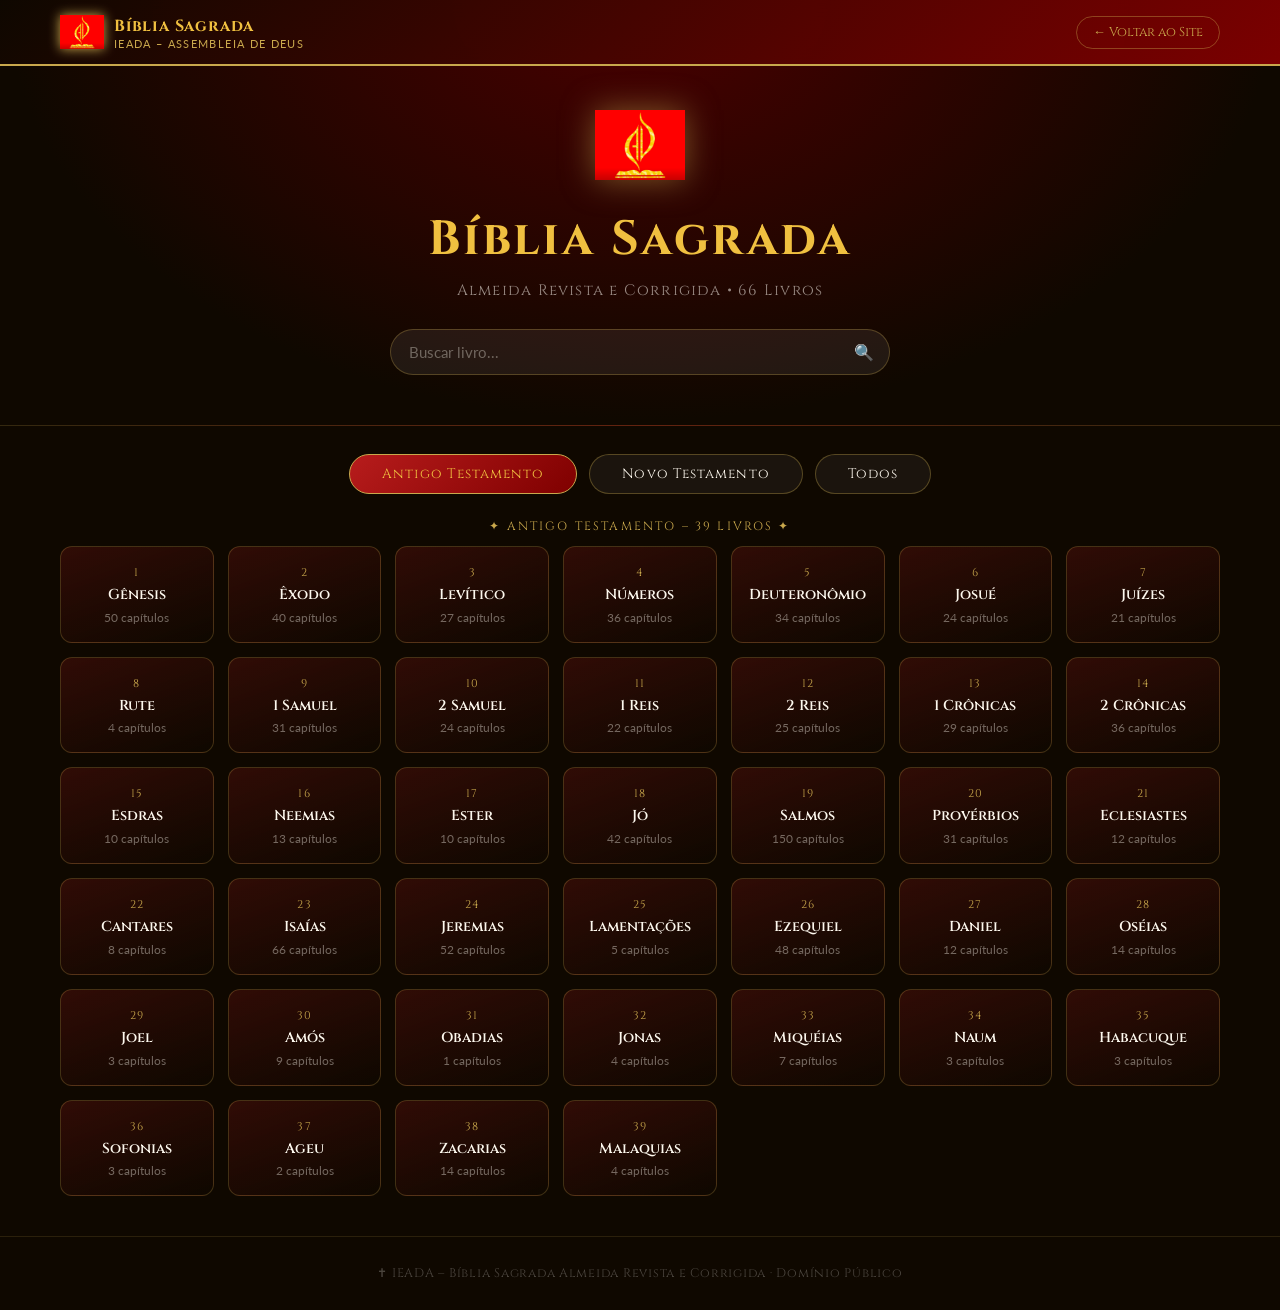
==== biblia.html @ a26c6e72 "Add files via upload" ====
<!DOCTYPE html>
<html lang="pt-BR">
<head>
<meta charset="UTF-8"/>
<meta name="viewport" content="width=device-width, initial-scale=1.0"/>
<title>Bíblia Sagrada – IEADA</title>
<link href="https://fonts.googleapis.com/css2?family=Cinzel:wght@400;600;700&family=Lato:ital,wght@0,300;0,400;0,700;1,400&display=swap" rel="stylesheet"/>
<style>
*,*::before,*::after{box-sizing:border-box;margin:0;padding:0}
:root{
  --red:#b71c1c;--red-d:#7f0000;--gold:#c9a84c;--gold-lt:#f0c040;
  --yellow:#ffd600;--dark:#0f0800;--dark2:#1a1000;--cream:#fdf8ee;
  --green:#1d9e75;
}
html{scroll-behavior:smooth}
body{background:var(--dark);color:var(--cream);font-family:'Lato',sans-serif;min-height:100vh}
::-webkit-scrollbar{width:7px}
::-webkit-scrollbar-track{background:var(--dark2)}
::-webkit-scrollbar-thumb{background:var(--gold);border-radius:4px}

/* ── HEADER ── */
#site-header{
  position:fixed;top:0;left:0;width:100%;z-index:200;
  background:linear-gradient(135deg,rgba(15,8,0,.97),rgba(127,0,0,.97));
  border-bottom:2px solid var(--gold);
  backdrop-filter:blur(8px);
}
.hdr-inner{
  max-width:1200px;margin:0 auto;
  display:flex;align-items:center;justify-content:space-between;
  padding:10px 20px;
}
.hdr-logo{display:flex;align-items:center;gap:10px;text-decoration:none}
.hdr-logo img{height:44px;width:44px;object-fit:contain;filter:drop-shadow(0 0 6px var(--gold))}
.hdr-logo-text{display:flex;flex-direction:column}
.hdr-logo-title{font-family:'Cinzel',serif;font-size:1rem;color:var(--gold-lt);font-weight:700;letter-spacing:.05em}
.hdr-logo-sub{font-size:.7rem;color:var(--gold);letter-spacing:.12em;text-transform:uppercase}
.hdr-back{
  font-family:'Cinzel',serif;font-size:.8rem;color:var(--gold);
  text-decoration:none;border:1px solid rgba(201,168,76,.4);
  padding:7px 16px;border-radius:20px;transition:background .2s;
}
.hdr-back:hover{background:rgba(201,168,76,.12)}

/* ── HERO ── */
.bible-hero{
  padding:100px 20px 50px;
  text-align:center;
  background:radial-gradient(ellipse at 50% 0%,#4a0000,var(--dark) 70%);
  border-bottom:1px solid rgba(201,168,76,.2);
}
.bible-hero img{width:90px;height:90px;object-fit:contain;margin-bottom:14px;filter:drop-shadow(0 0 16px rgba(201,168,76,.5))}
.bible-hero h1{font-family:'Cinzel',serif;font-size:clamp(1.8rem,5vw,3rem);color:var(--gold-lt);letter-spacing:.06em;margin-bottom:8px}
.bible-hero p{font-size:.95rem;color:rgba(253,248,238,.55);letter-spacing:.08em;font-family:'Cinzel',serif}

/* ── SEARCH BAR ── */
.search-wrap{max-width:500px;margin:28px auto 0;position:relative}
.search-wrap input{
  width:100%;padding:13px 46px 13px 18px;
  background:rgba(255,255,255,.07);border:1px solid rgba(201,168,76,.3);
  border-radius:30px;color:var(--cream);font-size:.95rem;outline:none;
  font-family:'Lato',sans-serif;transition:border-color .25s;
}
.search-wrap input:focus{border-color:var(--gold)}
.search-wrap input::placeholder{color:rgba(253,248,238,.35)}
.search-wrap .s-icon{position:absolute;right:16px;top:50%;transform:translateY(-50%);color:var(--gold);font-size:1rem}

/* ── TESTAMENTO TABS ── */
.testament-tabs{
  display:flex;justify-content:center;gap:12px;
  padding:28px 20px 0;max-width:1200px;margin:0 auto;
}
.tab-btn{
  padding:10px 32px;border-radius:30px;
  font-family:'Cinzel',serif;font-size:.85rem;letter-spacing:.08em;
  cursor:pointer;transition:all .25s;border:1px solid rgba(201,168,76,.35);
  background:rgba(255,255,255,.05);color:var(--cream);
}
.tab-btn.active{background:linear-gradient(135deg,var(--red),var(--red-d));border-color:var(--gold);color:var(--gold-lt)}

/* ── BOOKS GRID ── */
.section-label{
  text-align:center;font-family:'Cinzel',serif;font-size:.75rem;
  letter-spacing:.18em;text-transform:uppercase;color:var(--gold);
  padding:24px 20px 12px;
}
.books-grid{
  display:grid;
  grid-template-columns:repeat(auto-fill,minmax(150px,1fr));
  gap:14px;padding:0 20px 40px;max-width:1200px;margin:0 auto;
}
.book-card{
  background:linear-gradient(160deg,rgba(183,28,28,.2),rgba(15,8,0,.85));
  border:1px solid rgba(201,168,76,.25);border-radius:12px;
  padding:18px 14px;text-align:center;cursor:pointer;
  transition:all .3s;position:relative;overflow:hidden;
}
.book-card::before{
  content:'';position:absolute;top:0;left:0;right:0;height:2px;
  background:linear-gradient(to right,transparent,var(--gold),transparent);
  opacity:0;transition:opacity .3s;
}
.book-card:hover{transform:translateY(-4px);border-color:var(--gold);box-shadow:0 8px 30px rgba(183,28,28,.3)}
.book-card:hover::before{opacity:1}
.book-card .b-num{font-size:.7rem;color:var(--gold);letter-spacing:.1em;margin-bottom:6px;font-family:'Cinzel',serif}
.book-card .b-name{font-family:'Cinzel',serif;font-size:.9rem;color:var(--cream);font-weight:600;line-height:1.3}
.book-card .b-chaps{font-size:.72rem;color:rgba(253,248,238,.4);margin-top:6px}
.book-card.hidden{display:none}

/* ── CHAPTER VIEW ── */
#chapter-view{display:none;padding:80px 20px 40px;min-height:100vh}
.cv-inner{max-width:760px;margin:0 auto}
.cv-breadcrumb{
  display:flex;align-items:center;gap:8px;margin-bottom:20px;
  font-size:.82rem;color:rgba(253,248,238,.5);font-family:'Cinzel',serif;
}
.cv-breadcrumb span{color:var(--gold);cursor:pointer}
.cv-breadcrumb span:hover{text-decoration:underline}
.cv-title{
  font-family:'Cinzel',serif;font-size:clamp(1.4rem,4vw,2.2rem);
  color:var(--gold-lt);margin-bottom:6px;text-align:center;
}
.cv-subtitle{text-align:center;font-size:.85rem;color:rgba(253,248,238,.45);letter-spacing:.1em;margin-bottom:28px;font-family:'Cinzel',serif}

/* Chapter nav */
.chap-nav{
  display:flex;flex-wrap:wrap;gap:8px;
  justify-content:center;margin-bottom:32px;
  padding:16px;background:rgba(0,0,0,.25);border-radius:10px;
  border:1px solid rgba(201,168,76,.15);
}
.chap-btn{
  width:38px;height:38px;border-radius:8px;
  border:1px solid rgba(201,168,76,.25);
  background:rgba(255,255,255,.05);
  color:var(--cream);font-size:.82rem;cursor:pointer;
  font-family:'Cinzel',serif;transition:all .2s;
  display:flex;align-items:center;justify-content:center;
}
.chap-btn:hover{background:rgba(201,168,76,.2);border-color:var(--gold)}
.chap-btn.active{background:linear-gradient(135deg,var(--red),var(--red-d));border-color:var(--gold);color:var(--gold-lt)}

/* Verses */
.verses-container{margin-top:8px}
.verse-block{
  display:flex;gap:16px;
  padding:18px 0;
  border-bottom:1px solid rgba(201,168,76,.08);
  transition:background .2s;border-radius:8px;
  cursor:pointer;
}
.verse-block:hover{background:rgba(201,168,76,.05);padding-left:10px;padding-right:10px}
.verse-block.highlighted{background:rgba(201,168,76,.1);border-left:3px solid var(--gold);padding-left:14px}
.v-num{
  font-family:'Cinzel',serif;font-size:.8rem;color:var(--gold);
  min-width:28px;padding-top:4px;font-weight:600;flex-shrink:0;
  letter-spacing:.05em;
}
.v-text{
  font-size:1.15rem;line-height:1.85;color:var(--cream);
  font-family:'Lato',serif;letter-spacing:.01em;
}
.loading-verses{
  text-align:center;padding:60px 20px;
  color:var(--gold);font-family:'Cinzel',serif;font-size:1rem;
  letter-spacing:.1em;
}
.loading-verses .spin{display:inline-block;animation:spin 1s linear infinite;font-size:1.8rem;display:block;margin-bottom:12px}
@keyframes spin{to{transform:rotate(360deg)}}

/* Nav arrows */
.chapter-arrows{
  display:flex;justify-content:space-between;align-items:center;
  margin-top:36px;padding-top:24px;
  border-top:1px solid rgba(201,168,76,.15);
}
.arr-btn{
  display:flex;align-items:center;gap:8px;
  padding:10px 22px;border-radius:8px;
  border:1px solid rgba(201,168,76,.3);
  background:rgba(183,28,28,.25);color:var(--gold-lt);
  font-family:'Cinzel',serif;font-size:.82rem;cursor:pointer;
  transition:all .25s;letter-spacing:.06em;
}
.arr-btn:hover{background:rgba(183,28,28,.5);border-color:var(--gold)}
.arr-btn:disabled{opacity:.25;cursor:default}
.arr-center{font-family:'Cinzel',serif;font-size:.82rem;color:var(--gold);letter-spacing:.08em}

/* ── FONT SIZE CONTROL ── */
.font-control{
  display:flex;align-items:center;justify-content:center;gap:10px;
  margin-bottom:20px;
}
.font-control label{font-size:.8rem;color:rgba(253,248,238,.5);font-family:'Cinzel',serif;letter-spacing:.06em}
.fc-btn{
  width:32px;height:32px;border-radius:8px;
  border:1px solid rgba(201,168,76,.3);background:rgba(255,255,255,.05);
  color:var(--gold-lt);cursor:pointer;font-size:1rem;
  transition:background .2s;display:flex;align-items:center;justify-content:center;
}
.fc-btn:hover{background:rgba(201,168,76,.2)}
.fc-size{font-family:'Cinzel',serif;font-size:.82rem;color:var(--gold);min-width:36px;text-align:center}

/* ── FOOTER ── */
.bible-footer{
  text-align:center;padding:28px;
  border-top:1px solid rgba(201,168,76,.15);
  font-size:.78rem;color:rgba(253,248,238,.25);
  font-family:'Cinzel',serif;letter-spacing:.06em;
}

@media(max-width:600px){
  .books-grid{grid-template-columns:repeat(auto-fill,minmax(120px,1fr));gap:10px}
  .v-text{font-size:1rem}
  .chap-btn{width:34px;height:34px;font-size:.75rem}
}
</style>
</head>
<body>

<!-- HEADER -->
<header id="site-header">
  <div class="hdr-inner">
    <a href="index.html" class="hdr-logo">
      <img src="logo.png" alt="Logo IEADA"/>
      <div class="hdr-logo-text">
        <span class="hdr-logo-title">Bíblia Sagrada</span>
        <span class="hdr-logo-sub">IEADA – Assembleia de Deus</span>
      </div>
    </a>
    <a href="index.html" class="hdr-back">← Voltar ao Site</a>
  </div>
</header>

<!-- BOOKS SCREEN -->
<div id="books-screen">
  <div class="bible-hero">
    <img src="logo.png" alt="Logo IEADA"/>
    <h1>Bíblia Sagrada</h1>
    <p>Almeida Revista e Corrigida • 66 Livros</p>
    <div class="search-wrap">
      <input type="text" id="searchInput" placeholder="Buscar livro..." oninput="filterBooks()"/>
      <span class="s-icon">🔍</span>
    </div>
  </div>

  <div class="testament-tabs">
    <button class="tab-btn active" onclick="showTestament('at')">Antigo Testamento</button>
    <button class="tab-btn" onclick="showTestament('nt')">Novo Testamento</button>
    <button class="tab-btn" onclick="showTestament('all')">Todos</button>
  </div>

  <div class="section-label" id="section-label">✦ Antigo Testamento – 39 Livros ✦</div>
  <div class="books-grid" id="booksGrid"></div>
</div>

<!-- CHAPTER VIEW -->
<div id="chapter-view">
  <div class="cv-inner">
    <div class="cv-breadcrumb">
      <span onclick="goBack()">📚 Todos os Livros</span>
      <span style="color:rgba(253,248,238,.3)">›</span>
      <span id="bc-book" style="cursor:default;color:var(--cream)"></span>
      <span style="color:rgba(253,248,238,.3)">›</span>
      <span id="bc-chap" style="cursor:default;color:rgba(253,248,238,.5)"></span>
    </div>

    <div class="cv-title" id="cv-title"></div>
    <div class="cv-subtitle" id="cv-subtitle"></div>

    <div class="font-control">
      <label>Tamanho do texto</label>
      <button class="fc-btn" onclick="changeFontSize(-1)">−</button>
      <span class="fc-size" id="fcSize">18px</span>
      <button class="fc-btn" onclick="changeFontSize(1)">+</button>
    </div>

    <div class="chap-nav" id="chapNav"></div>
    <div class="verses-container" id="versesContainer"></div>
    <div class="chapter-arrows" id="chapterArrows"></div>
  </div>
</div>

<div class="bible-footer">✝ IEADA – Bíblia Sagrada Almeida Revista e Corrigida · Domínio Público</div>

<script>
// ── LIVROS DA BÍBLIA ────────────────────────────────
const BOOKS = [
  // Antigo Testamento
  {id:"gn",  name:"Gênesis",        abbr:"Gn",  chaps:50, t:"at"},
  {id:"ex",  name:"Êxodo",          abbr:"Ex",  chaps:40, t:"at"},
  {id:"lv",  name:"Levítico",       abbr:"Lv",  chaps:27, t:"at"},
  {id:"nm",  name:"Números",        abbr:"Nm",  chaps:36, t:"at"},
  {id:"dt",  name:"Deuteronômio",   abbr:"Dt",  chaps:34, t:"at"},
  {id:"js",  name:"Josué",          abbr:"Js",  chaps:24, t:"at"},
  {id:"jz",  name:"Juízes",         abbr:"Jz",  chaps:21, t:"at"},
  {id:"rt",  name:"Rute",           abbr:"Rt",  chaps:4,  t:"at"},
  {id:"1sm", name:"1 Samuel",       abbr:"1Sm", chaps:31, t:"at"},
  {id:"2sm", name:"2 Samuel",       abbr:"2Sm", chaps:24, t:"at"},
  {id:"1rs", name:"1 Reis",         abbr:"1Rs", chaps:22, t:"at"},
  {id:"2rs", name:"2 Reis",         abbr:"2Rs", chaps:25, t:"at"},
  {id:"1cr", name:"1 Crônicas",     abbr:"1Cr", chaps:29, t:"at"},
  {id:"2cr", name:"2 Crônicas",     abbr:"2Cr", chaps:36, t:"at"},
  {id:"ed",  name:"Esdras",         abbr:"Ed",  chaps:10, t:"at"},
  {id:"ne",  name:"Neemias",        abbr:"Ne",  chaps:13, t:"at"},
  {id:"et",  name:"Ester",          abbr:"Et",  chaps:10, t:"at"},
  {id:"jo",  name:"Jó",             abbr:"Jó",  chaps:42, t:"at"},
  {id:"sl",  name:"Salmos",         abbr:"Sl",  chaps:150,t:"at"},
  {id:"pv",  name:"Provérbios",     abbr:"Pv",  chaps:31, t:"at"},
  {id:"ec",  name:"Eclesiastes",    abbr:"Ec",  chaps:12, t:"at"},
  {id:"ct",  name:"Cantares",       abbr:"Ct",  chaps:8,  t:"at"},
  {id:"is",  name:"Isaías",         abbr:"Is",  chaps:66, t:"at"},
  {id:"jr",  name:"Jeremias",       abbr:"Jr",  chaps:52, t:"at"},
  {id:"lm",  name:"Lamentações",    abbr:"Lm",  chaps:5,  t:"at"},
  {id:"ez",  name:"Ezequiel",       abbr:"Ez",  chaps:48, t:"at"},
  {id:"dn",  name:"Daniel",         abbr:"Dn",  chaps:12, t:"at"},
  {id:"os",  name:"Oséias",         abbr:"Os",  chaps:14, t:"at"},
  {id:"jl",  name:"Joel",           abbr:"Jl",  chaps:3,  t:"at"},
  {id:"am",  name:"Amós",           abbr:"Am",  chaps:9,  t:"at"},
  {id:"ob",  name:"Obadias",        abbr:"Ob",  chaps:1,  t:"at"},
  {id:"jn",  name:"Jonas",          abbr:"Jn",  chaps:4,  t:"at"},
  {id:"mq",  name:"Miquéias",       abbr:"Mq",  chaps:7,  t:"at"},
  {id:"na",  name:"Naum",           abbr:"Na",  chaps:3,  t:"at"},
  {id:"hc",  name:"Habacuque",      abbr:"Hc",  chaps:3,  t:"at"},
  {id:"sf",  name:"Sofonias",       abbr:"Sf",  chaps:3,  t:"at"},
  {id:"ag",  name:"Ageu",           abbr:"Ag",  chaps:2,  t:"at"},
  {id:"zc",  name:"Zacarias",       abbr:"Zc",  chaps:14, t:"at"},
  {id:"ml",  name:"Malaquias",      abbr:"Ml",  chaps:4,  t:"at"},
  // Novo Testamento
  {id:"mt",  name:"Mateus",         abbr:"Mt",  chaps:28, t:"nt"},
  {id:"mc",  name:"Marcos",         abbr:"Mc",  chaps:16, t:"nt"},
  {id:"lc",  name:"Lucas",          abbr:"Lc",  chaps:24, t:"nt"},
  {id:"jo2", name:"João",           abbr:"Jo",  chaps:21, t:"nt"},
  {id:"at2", name:"Atos",           abbr:"At",  chaps:28, t:"nt"},
  {id:"rm",  name:"Romanos",        abbr:"Rm",  chaps:16, t:"nt"},
  {id:"1co", name:"1 Coríntios",    abbr:"1Co", chaps:16, t:"nt"},
  {id:"2co", name:"2 Coríntios",    abbr:"2Co", chaps:13, t:"nt"},
  {id:"gl",  name:"Gálatas",        abbr:"Gl",  chaps:6,  t:"nt"},
  {id:"ef",  name:"Efésios",        abbr:"Ef",  chaps:6,  t:"nt"},
  {id:"fp",  name:"Filipenses",     abbr:"Fp",  chaps:4,  t:"nt"},
  {id:"cl",  name:"Colossenses",    abbr:"Cl",  chaps:4,  t:"nt"},
  {id:"1ts", name:"1 Tessalonicenses",abbr:"1Ts",chaps:5, t:"nt"},
  {id:"2ts", name:"2 Tessalonicenses",abbr:"2Ts",chaps:3, t:"nt"},
  {id:"1tm", name:"1 Timóteo",      abbr:"1Tm", chaps:6,  t:"nt"},
  {id:"2tm", name:"2 Timóteo",      abbr:"2Tm", chaps:4,  t:"nt"},
  {id:"tt",  name:"Tito",           abbr:"Tt",  chaps:3,  t:"nt"},
  {id:"fm",  name:"Filemom",        abbr:"Fm",  chaps:1,  t:"nt"},
  {id:"hb",  name:"Hebreus",        abbr:"Hb",  chaps:13, t:"nt"},
  {id:"tg",  name:"Tiago",          abbr:"Tg",  chaps:5,  t:"nt"},
  {id:"1pe", name:"1 Pedro",        abbr:"1Pe", chaps:5,  t:"nt"},
  {id:"2pe", name:"2 Pedro",        abbr:"2Pe", chaps:3,  t:"nt"},
  {id:"1jo", name:"1 João",         abbr:"1Jo", chaps:5,  t:"nt"},
  {id:"2jo", name:"2 João",         abbr:"2Jo", chaps:1,  t:"nt"},
  {id:"3jo", name:"3 João",         abbr:"3Jo", chaps:1,  t:"nt"},
  {id:"jd",  name:"Judas",          abbr:"Jd",  chaps:1,  t:"nt"},
  {id:"ap",  name:"Apocalipse",     abbr:"Ap",  chaps:22, t:"nt"},
];

// Mapeamento para a API pública
const API_MAP = {
  "gn":"GEN","ex":"EXO","lv":"LEV","nm":"NUM","dt":"DEU",
  "js":"JOS","jz":"JDG","rt":"RUT","1sm":"1SA","2sm":"2SA",
  "1rs":"1KI","2rs":"2KI","1cr":"1CH","2cr":"2CH","ed":"EZR",
  "ne":"NEH","et":"EST","jo":"JOB","sl":"PSA","pv":"PRO",
  "ec":"ECC","ct":"SNG","is":"ISA","jr":"JER","lm":"LAM",
  "ez":"EZK","dn":"DAN","os":"HOS","jl":"JOL","am":"AMO",
  "ob":"OBA","jn":"JON","mq":"MIC","na":"NAM","hc":"HAB",
  "sf":"ZEP","ag":"HAG","zc":"ZEC","ml":"MAL",
  "mt":"MAT","mc":"MRK","lc":"LUK","jo2":"JHN","at2":"ACT",
  "rm":"ROM","1co":"1CO","2co":"2CO","gl":"GAL","ef":"EPH",
  "fp":"PHP","cl":"COL","1ts":"1TH","2ts":"2TH","1tm":"1TI",
  "2tm":"2TI","tt":"TIT","fm":"PHM","hb":"HEB","tg":"JAS",
  "1pe":"1PE","2pe":"2PE","1jo":"1JN","2jo":"2JN","3jo":"3JN",
  "jd":"JUD","ap":"REV"
};

// ── STATE ────────────────────────────────────────────
let curBook = null, curChap = 1, fontSize = 18, curTestament = "at";

// ── RENDER BOOKS ────────────────────────────────────
function renderBooks() {
  const grid = document.getElementById("booksGrid");
  grid.innerHTML = "";
  BOOKS.forEach((b, idx) => {
    const div = document.createElement("div");
    div.className = "book-card" + (b.t !== curTestament && curTestament !== "all" ? " hidden" : "");
    div.dataset.t = b.t;
    div.dataset.name = b.name.toLowerCase();
    div.innerHTML =
      '<div class="b-num">' + (idx+1) + '</div>' +
      '<div class="b-name">' + b.name + '</div>' +
      '<div class="b-chaps">' + b.chaps + ' capítulos</div>';
    div.onclick = () => openBook(b);
    grid.appendChild(div);
  });
}

function showTestament(t) {
  curTestament = t;
  document.querySelectorAll(".tab-btn").forEach(b => b.classList.remove("active"));
  event.target.classList.add("active");
  const labels = {at:"✦ Antigo Testamento – 39 Livros ✦", nt:"✦ Novo Testamento – 27 Livros ✦", all:"✦ Todos os Livros – 66 ✦"};
  document.getElementById("section-label").textContent = labels[t];
  document.querySelectorAll(".book-card").forEach(c => {
    c.classList.toggle("hidden", t !== "all" && c.dataset.t !== t);
  });
  filterBooks();
}

function filterBooks() {
  const q = document.getElementById("searchInput").value.toLowerCase();
  document.querySelectorAll(".book-card").forEach(c => {
    const match = c.dataset.name.includes(q);
    if (!match) c.classList.add("hidden");
    else if (curTestament === "all" || c.dataset.t === curTestament) c.classList.remove("hidden");
  });
}

// ── OPEN BOOK ───────────────────────────────────────
function openBook(book) {
  curBook = book;
  curChap = 1;
  document.getElementById("books-screen").style.display = "none";
  document.getElementById("chapter-view").style.display = "block";
  window.scrollTo(0,0);
  renderChapterView();
}

function goBack() {
  document.getElementById("books-screen").style.display = "block";
  document.getElementById("chapter-view").style.display = "none";
  window.scrollTo(0,0);
}

// ── CHAPTER VIEW ────────────────────────────────────
function renderChapterView() {
  document.getElementById("cv-title").textContent = curBook.name;
  document.getElementById("cv-subtitle").textContent = "Capítulo " + curChap;
  document.getElementById("bc-book").textContent = curBook.name;
  document.getElementById("bc-chap").textContent = "Capítulo " + curChap;

  // Chapter buttons
  const nav = document.getElementById("chapNav");
  nav.innerHTML = "";
  for (let i = 1; i <= curBook.chaps; i++) {
    const btn = document.createElement("button");
    btn.className = "chap-btn" + (i === curChap ? " active" : "");
    btn.textContent = i;
    btn.onclick = () => { curChap = i; renderChapterView(); };
    nav.appendChild(btn);
  }

  loadVerses();
  renderArrows();
}

// ── LOAD VERSES via API ──────────────────────────────
async function loadVerses() {
  const container = document.getElementById("versesContainer");
  container.innerHTML = '<div class="loading-verses"><span class="spin">✝</span>Carregando versículos...</div>';

  const bookCode = API_MAP[curBook.id];
  const url = "https://cdn.jsdelivr.net/gh/thiagobodruk/biblia@master/json/arc/" + bookCode.toLowerCase() + ".json";

  try {
    const res = await fetch(url);
    if (!res.ok) throw new Error("not found");
    const data = await res.json();

    // data is array of chapters, each chapter is array of verses
    const chapIndex = curChap - 1;
    const verses = data[chapIndex];

    if (!verses || !verses.length) throw new Error("empty");

    renderVerses(verses);
  } catch(e) {
    // fallback: try alternative CDN
    try {
      const bookCode2 = API_MAP[curBook.id];
      const url2 = "https://raw.githubusercontent.com/thiagobodruk/biblia/master/json/arc/" + bookCode2.toLowerCase() + ".json";
      const res2 = await fetch(url2);
      if (!res2.ok) throw new Error("not found 2");
      const data2 = await res2.json();
      const verses2 = data2[curChap - 1];
      if (!verses2 || !verses2.length) throw new Error("empty 2");
      renderVerses(verses2);
    } catch(e2) {
      container.innerHTML =
        '<div class="loading-verses" style="color:rgba(253,248,238,.4)">' +
        '⚠ Não foi possível carregar os versículos.<br>' +
        '<small style="font-size:.8rem;margin-top:8px;display:block">Verifique sua conexão com a internet.</small>' +
        '</div>';
    }
  }
}

function renderVerses(verses) {
  const container = document.getElementById("versesContainer");
  container.innerHTML = "";
  verses.forEach((text, i) => {
    const div = document.createElement("div");
    div.className = "verse-block";
    div.innerHTML =
      '<div class="v-num">' + (i+1) + '</div>' +
      '<div class="v-text" style="font-size:' + fontSize + 'px">' + text + '</div>';
    div.onclick = () => div.classList.toggle("highlighted");
    container.appendChild(div);
  });
  document.getElementById("cv-subtitle").textContent = "Capítulo " + curChap + " · " + verses.length + " versículos";
}

// ── ARROWS ───────────────────────────────────────────
function renderArrows() {
  const el = document.getElementById("chapterArrows");
  el.innerHTML =
    '<button class="arr-btn" onclick="prevChap()" ' + (curChap<=1?"disabled":"") + '>← Capítulo ' + (curChap-1) + '</button>' +
    '<span class="arr-center">' + curChap + ' / ' + curBook.chaps + '</span>' +
    '<button class="arr-btn" onclick="nextChap()" ' + (curChap>=curBook.chaps?"disabled":"") + '>Capítulo ' + (curChap+1) + ' →</button>';
}

function prevChap() { if(curChap>1){curChap--;renderChapterView();window.scrollTo(0,0);} }
function nextChap() { if(curChap<curBook.chaps){curChap++;renderChapterView();window.scrollTo(0,0);} }

// ── FONT SIZE ────────────────────────────────────────
function changeFontSize(d) {
  fontSize = Math.max(14, Math.min(28, fontSize + d));
  document.getElementById("fcSize").textContent = fontSize + "px";
  document.querySelectorAll(".v-text").forEach(v => v.style.fontSize = fontSize + "px");
}

// ── INIT ─────────────────────────────────────────────
renderBooks();
</script>
</body>
</html>
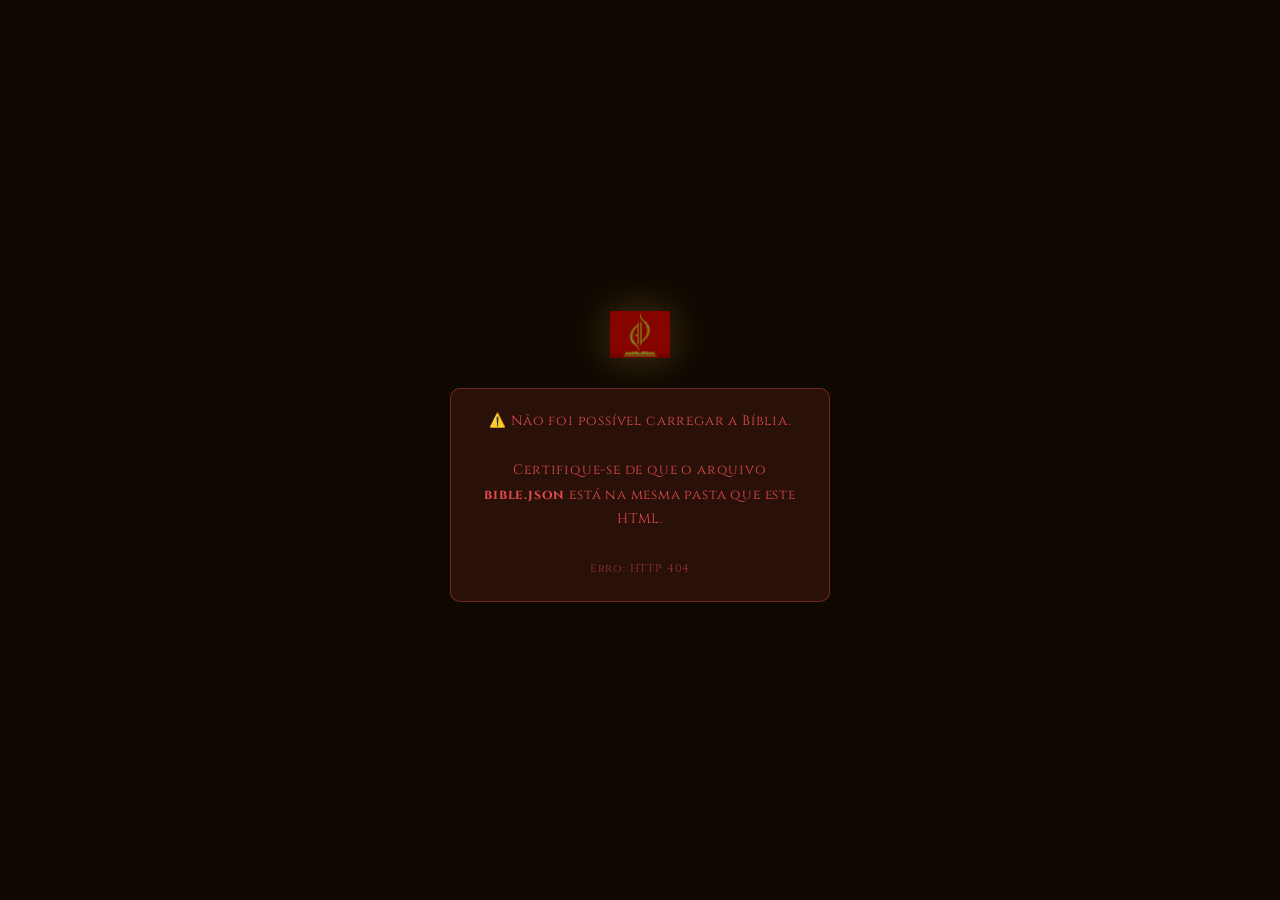
==== commit 4ff35f86: "Add files via upload" ====
--- a/biblia.html
+++ b/biblia.html
@@ -2,535 +2,424 @@
 <html lang="pt-BR">
 <head>
 <meta charset="UTF-8"/>
-<meta name="viewport" content="width=device-width, initial-scale=1.0"/>
+<meta name="viewport" content="width=device-width,initial-scale=1.0"/>
 <title>Bíblia Sagrada – IEADA</title>
 <link href="https://fonts.googleapis.com/css2?family=Cinzel:wght@400;600;700&family=Lato:ital,wght@0,300;0,400;0,700;1,400&display=swap" rel="stylesheet"/>
 <style>
 *,*::before,*::after{box-sizing:border-box;margin:0;padding:0}
-:root{
-  --red:#b71c1c;--red-d:#7f0000;--gold:#c9a84c;--gold-lt:#f0c040;
-  --yellow:#ffd600;--dark:#0f0800;--dark2:#1a1000;--cream:#fdf8ee;
-  --green:#1d9e75;
-}
+:root{--red:#b71c1c;--red-d:#7f0000;--gold:#c9a84c;--gold-lt:#f0c040;--dark:#0f0800;--dark2:#1a1000;--cream:#fdf8ee;--green:#1d9e75;--danger:#e24b4a}
 html{scroll-behavior:smooth}
 body{background:var(--dark);color:var(--cream);font-family:'Lato',sans-serif;min-height:100vh}
-::-webkit-scrollbar{width:7px}
-::-webkit-scrollbar-track{background:var(--dark2)}
-::-webkit-scrollbar-thumb{background:var(--gold);border-radius:4px}
-
-/* ── HEADER ── */
-#site-header{
-  position:fixed;top:0;left:0;width:100%;z-index:200;
-  background:linear-gradient(135deg,rgba(15,8,0,.97),rgba(127,0,0,.97));
-  border-bottom:2px solid var(--gold);
-  backdrop-filter:blur(8px);
-}
-.hdr-inner{
-  max-width:1200px;margin:0 auto;
-  display:flex;align-items:center;justify-content:space-between;
-  padding:10px 20px;
-}
-.hdr-logo{display:flex;align-items:center;gap:10px;text-decoration:none}
-.hdr-logo img{height:44px;width:44px;object-fit:contain;filter:drop-shadow(0 0 6px var(--gold))}
-.hdr-logo-text{display:flex;flex-direction:column}
-.hdr-logo-title{font-family:'Cinzel',serif;font-size:1rem;color:var(--gold-lt);font-weight:700;letter-spacing:.05em}
-.hdr-logo-sub{font-size:.7rem;color:var(--gold);letter-spacing:.12em;text-transform:uppercase}
-.hdr-back{
-  font-family:'Cinzel',serif;font-size:.8rem;color:var(--gold);
-  text-decoration:none;border:1px solid rgba(201,168,76,.4);
-  padding:7px 16px;border-radius:20px;transition:background .2s;
-}
-.hdr-back:hover{background:rgba(201,168,76,.12)}
-
-/* ── HERO ── */
-.bible-hero{
-  padding:100px 20px 50px;
-  text-align:center;
-  background:radial-gradient(ellipse at 50% 0%,#4a0000,var(--dark) 70%);
-  border-bottom:1px solid rgba(201,168,76,.2);
-}
-.bible-hero img{width:90px;height:90px;object-fit:contain;margin-bottom:14px;filter:drop-shadow(0 0 16px rgba(201,168,76,.5))}
-.bible-hero h1{font-family:'Cinzel',serif;font-size:clamp(1.8rem,5vw,3rem);color:var(--gold-lt);letter-spacing:.06em;margin-bottom:8px}
-.bible-hero p{font-size:.95rem;color:rgba(253,248,238,.55);letter-spacing:.08em;font-family:'Cinzel',serif}
-
-/* ── SEARCH BAR ── */
-.search-wrap{max-width:500px;margin:28px auto 0;position:relative}
-.search-wrap input{
-  width:100%;padding:13px 46px 13px 18px;
-  background:rgba(255,255,255,.07);border:1px solid rgba(201,168,76,.3);
-  border-radius:30px;color:var(--cream);font-size:.95rem;outline:none;
-  font-family:'Lato',sans-serif;transition:border-color .25s;
-}
-.search-wrap input:focus{border-color:var(--gold)}
-.search-wrap input::placeholder{color:rgba(253,248,238,.35)}
-.search-wrap .s-icon{position:absolute;right:16px;top:50%;transform:translateY(-50%);color:var(--gold);font-size:1rem}
-
-/* ── TESTAMENTO TABS ── */
-.testament-tabs{
-  display:flex;justify-content:center;gap:12px;
-  padding:28px 20px 0;max-width:1200px;margin:0 auto;
-}
-.tab-btn{
-  padding:10px 32px;border-radius:30px;
-  font-family:'Cinzel',serif;font-size:.85rem;letter-spacing:.08em;
-  cursor:pointer;transition:all .25s;border:1px solid rgba(201,168,76,.35);
-  background:rgba(255,255,255,.05);color:var(--cream);
-}
-.tab-btn.active{background:linear-gradient(135deg,var(--red),var(--red-d));border-color:var(--gold);color:var(--gold-lt)}
-
-/* ── BOOKS GRID ── */
-.section-label{
-  text-align:center;font-family:'Cinzel',serif;font-size:.75rem;
-  letter-spacing:.18em;text-transform:uppercase;color:var(--gold);
-  padding:24px 20px 12px;
-}
-.books-grid{
-  display:grid;
-  grid-template-columns:repeat(auto-fill,minmax(150px,1fr));
-  gap:14px;padding:0 20px 40px;max-width:1200px;margin:0 auto;
-}
-.book-card{
-  background:linear-gradient(160deg,rgba(183,28,28,.2),rgba(15,8,0,.85));
-  border:1px solid rgba(201,168,76,.25);border-radius:12px;
-  padding:18px 14px;text-align:center;cursor:pointer;
-  transition:all .3s;position:relative;overflow:hidden;
-}
-.book-card::before{
-  content:'';position:absolute;top:0;left:0;right:0;height:2px;
-  background:linear-gradient(to right,transparent,var(--gold),transparent);
-  opacity:0;transition:opacity .3s;
-}
-.book-card:hover{transform:translateY(-4px);border-color:var(--gold);box-shadow:0 8px 30px rgba(183,28,28,.3)}
-.book-card:hover::before{opacity:1}
-.book-card .b-num{font-size:.7rem;color:var(--gold);letter-spacing:.1em;margin-bottom:6px;font-family:'Cinzel',serif}
-.book-card .b-name{font-family:'Cinzel',serif;font-size:.9rem;color:var(--cream);font-weight:600;line-height:1.3}
-.book-card .b-chaps{font-size:.72rem;color:rgba(253,248,238,.4);margin-top:6px}
-.book-card.hidden{display:none}
-
-/* ── CHAPTER VIEW ── */
-#chapter-view{display:none;padding:80px 20px 40px;min-height:100vh}
-.cv-inner{max-width:760px;margin:0 auto}
-.cv-breadcrumb{
-  display:flex;align-items:center;gap:8px;margin-bottom:20px;
-  font-size:.82rem;color:rgba(253,248,238,.5);font-family:'Cinzel',serif;
-}
-.cv-breadcrumb span{color:var(--gold);cursor:pointer}
-.cv-breadcrumb span:hover{text-decoration:underline}
-.cv-title{
-  font-family:'Cinzel',serif;font-size:clamp(1.4rem,4vw,2.2rem);
-  color:var(--gold-lt);margin-bottom:6px;text-align:center;
-}
-.cv-subtitle{text-align:center;font-size:.85rem;color:rgba(253,248,238,.45);letter-spacing:.1em;margin-bottom:28px;font-family:'Cinzel',serif}
+::-webkit-scrollbar{width:7px}::-webkit-scrollbar-track{background:var(--dark2)}::-webkit-scrollbar-thumb{background:var(--gold);border-radius:4px}
+
+/* HEADER */
+#hdr{position:fixed;top:0;left:0;width:100%;z-index:200;background:linear-gradient(135deg,rgba(15,8,0,.97),rgba(127,0,0,.97));border-bottom:2px solid var(--gold);backdrop-filter:blur(8px)}
+.hi{max-width:1200px;margin:0 auto;display:flex;align-items:center;justify-content:space-between;padding:10px 20px}
+.hl{display:flex;align-items:center;gap:10px;text-decoration:none}
+.hl img{height:42px;width:42px;object-fit:contain;filter:drop-shadow(0 0 6px var(--gold))}
+.hl-t{font-family:'Cinzel',serif;font-size:.95rem;color:var(--gold-lt);font-weight:700;letter-spacing:.05em;display:block}
+.hl-s{font-size:.68rem;color:var(--gold);letter-spacing:.12em;text-transform:uppercase;display:block}
+.hb{font-family:'Cinzel',serif;font-size:.78rem;color:var(--gold);text-decoration:none;border:1px solid rgba(201,168,76,.4);padding:6px 14px;border-radius:20px;transition:background .2s}
+.hb:hover{background:rgba(201,168,76,.12)}
+
+/* HERO */
+.hero{padding:90px 20px 42px;text-align:center;background:radial-gradient(ellipse at 50% 0%,#4a0000,var(--dark) 70%);border-bottom:1px solid rgba(201,168,76,.2)}
+.hero img{width:80px;height:80px;object-fit:contain;margin-bottom:12px;filter:drop-shadow(0 0 16px rgba(201,168,76,.5))}
+.hero h1{font-family:'Cinzel',serif;font-size:clamp(1.7rem,5vw,2.8rem);color:var(--gold-lt);letter-spacing:.06em;margin-bottom:6px}
+.hero p{font-size:.88rem;color:rgba(253,248,238,.5);letter-spacing:.08em;font-family:'Cinzel',serif}
+.sw{max-width:480px;margin:22px auto 0;position:relative}
+.sw input{width:100%;padding:12px 44px 12px 16px;background:rgba(255,255,255,.07);border:1px solid rgba(201,168,76,.3);border-radius:28px;color:var(--cream);font-size:.92rem;outline:none;font-family:'Lato',sans-serif;transition:border-color .25s}
+.sw input:focus{border-color:var(--gold)}.sw input::placeholder{color:rgba(253,248,238,.35)}
+.sw .si{position:absolute;right:14px;top:50%;transform:translateY(-50%);color:var(--gold);font-size:.95rem}
+
+/* TABS */
+.tabs{display:flex;justify-content:center;gap:10px;padding:24px 20px 0;max-width:1200px;margin:0 auto}
+.tb{padding:9px 28px;border-radius:28px;font-family:'Cinzel',serif;font-size:.82rem;letter-spacing:.08em;cursor:pointer;transition:all .25s;border:1px solid rgba(201,168,76,.3);background:rgba(255,255,255,.04);color:var(--cream)}
+.tb.active{background:linear-gradient(135deg,var(--red),var(--red-d));border-color:var(--gold);color:var(--gold-lt)}
+.sl{text-align:center;font-family:'Cinzel',serif;font-size:.72rem;letter-spacing:.18em;text-transform:uppercase;color:var(--gold);padding:22px 20px 10px}
+
+/* GRID */
+.bg{display:grid;grid-template-columns:repeat(auto-fill,minmax(148px,1fr));gap:12px;padding:0 20px 48px;max-width:1200px;margin:0 auto}
+.bc{background:linear-gradient(160deg,rgba(183,28,28,.18),rgba(15,8,0,.85));border:1px solid rgba(201,168,76,.22);border-radius:11px;padding:16px 12px;text-align:center;cursor:pointer;transition:all .3s;position:relative;overflow:hidden}
+.bc::before{content:'';position:absolute;top:0;left:0;right:0;height:2px;background:linear-gradient(to right,transparent,var(--gold),transparent);opacity:0;transition:opacity .3s}
+.bc:hover{transform:translateY(-4px);border-color:var(--gold);box-shadow:0 8px 30px rgba(183,28,28,.3)}.bc:hover::before{opacity:1}
+.bc.hidden{display:none}
+.bn{font-size:.68rem;color:var(--gold);letter-spacing:.1em;margin-bottom:5px;font-family:'Cinzel',serif}
+.bname{font-family:'Cinzel',serif;font-size:.85rem;color:var(--cream);font-weight:600;line-height:1.3}
+.bch{font-size:.7rem;color:rgba(253,248,238,.38);margin-top:5px}
+
+/* CHAPTER VIEW */
+#cv{display:none;padding:76px 20px 40px;min-height:100vh}
+.cvi{max-width:740px;margin:0 auto}
+.cbr{display:flex;align-items:center;gap:7px;margin-bottom:18px;font-size:.78rem;color:rgba(253,248,238,.45);font-family:'Cinzel',serif;flex-wrap:wrap}
+.cbr span{color:var(--gold);cursor:pointer}.cbr span:hover{text-decoration:underline}
+.cvt{font-family:'Cinzel',serif;font-size:clamp(1.3rem,4vw,2rem);color:var(--gold-lt);margin-bottom:5px;text-align:center}
+.cvs{text-align:center;font-size:.82rem;color:rgba(253,248,238,.4);letter-spacing:.1em;margin-bottom:24px;font-family:'Cinzel',serif}
+
+/* Font control */
+.fc{display:flex;align-items:center;justify-content:center;gap:8px;margin-bottom:18px}
+.fc label{font-size:.75rem;color:rgba(253,248,238,.45);font-family:'Cinzel',serif;letter-spacing:.06em}
+.fcb{width:30px;height:30px;border-radius:7px;border:1px solid rgba(201,168,76,.28);background:rgba(255,255,255,.04);color:var(--gold-lt);cursor:pointer;font-size:.95rem;transition:background .2s;display:flex;align-items:center;justify-content:center}
+.fcb:hover{background:rgba(201,168,76,.18)}.fcs{font-family:'Cinzel',serif;font-size:.78rem;color:var(--gold);min-width:34px;text-align:center}
 
 /* Chapter nav */
-.chap-nav{
-  display:flex;flex-wrap:wrap;gap:8px;
-  justify-content:center;margin-bottom:32px;
-  padding:16px;background:rgba(0,0,0,.25);border-radius:10px;
-  border:1px solid rgba(201,168,76,.15);
-}
-.chap-btn{
-  width:38px;height:38px;border-radius:8px;
-  border:1px solid rgba(201,168,76,.25);
-  background:rgba(255,255,255,.05);
-  color:var(--cream);font-size:.82rem;cursor:pointer;
-  font-family:'Cinzel',serif;transition:all .2s;
-  display:flex;align-items:center;justify-content:center;
-}
-.chap-btn:hover{background:rgba(201,168,76,.2);border-color:var(--gold)}
-.chap-btn.active{background:linear-gradient(135deg,var(--red),var(--red-d));border-color:var(--gold);color:var(--gold-lt)}
+.cn{display:flex;flex-wrap:wrap;gap:7px;justify-content:center;margin-bottom:28px;padding:14px;background:rgba(0,0,0,.22);border-radius:10px;border:1px solid rgba(201,168,76,.12)}
+.cb{width:36px;height:36px;border-radius:7px;border:1px solid rgba(201,168,76,.22);background:rgba(255,255,255,.04);color:var(--cream);font-size:.78rem;cursor:pointer;font-family:'Cinzel',serif;transition:all .2s;display:flex;align-items:center;justify-content:center}
+.cb:hover{background:rgba(201,168,76,.18);border-color:var(--gold)}.cb.active{background:linear-gradient(135deg,var(--red),var(--red-d));border-color:var(--gold);color:var(--gold-lt)}
 
 /* Verses */
-.verses-container{margin-top:8px}
-.verse-block{
-  display:flex;gap:16px;
-  padding:18px 0;
-  border-bottom:1px solid rgba(201,168,76,.08);
-  transition:background .2s;border-radius:8px;
-  cursor:pointer;
-}
-.verse-block:hover{background:rgba(201,168,76,.05);padding-left:10px;padding-right:10px}
-.verse-block.highlighted{background:rgba(201,168,76,.1);border-left:3px solid var(--gold);padding-left:14px}
-.v-num{
-  font-family:'Cinzel',serif;font-size:.8rem;color:var(--gold);
-  min-width:28px;padding-top:4px;font-weight:600;flex-shrink:0;
-  letter-spacing:.05em;
-}
-.v-text{
-  font-size:1.15rem;line-height:1.85;color:var(--cream);
-  font-family:'Lato',serif;letter-spacing:.01em;
-}
-.loading-verses{
-  text-align:center;padding:60px 20px;
-  color:var(--gold);font-family:'Cinzel',serif;font-size:1rem;
-  letter-spacing:.1em;
-}
-.loading-verses .spin{display:inline-block;animation:spin 1s linear infinite;font-size:1.8rem;display:block;margin-bottom:12px}
+.vc .vb{display:flex;gap:14px;padding:16px 8px;border-bottom:1px solid rgba(201,168,76,.07);transition:background .2s,padding .2s;border-radius:7px;cursor:pointer}
+.vb:hover{background:rgba(201,168,76,.05);padding-left:12px}
+.vb.hl{background:rgba(201,168,76,.1);border-left:3px solid var(--gold);padding-left:14px}
+.vn{font-family:'Cinzel',serif;font-size:.75rem;color:var(--gold);min-width:26px;padding-top:3px;font-weight:600;flex-shrink:0;letter-spacing:.04em}
+.vt{font-size:18px;line-height:1.9;color:var(--cream);letter-spacing:.01em}
+
+/* Loading */
+.lv{text-align:center;padding:52px 20px;color:var(--gold);font-family:'Cinzel',serif;font-size:.95rem;letter-spacing:.1em}
+.lv .sp{display:block;font-size:1.6rem;margin-bottom:10px;animation:spin 1s linear infinite}
 @keyframes spin{to{transform:rotate(360deg)}}
 
-/* Nav arrows */
-.chapter-arrows{
-  display:flex;justify-content:space-between;align-items:center;
-  margin-top:36px;padding-top:24px;
-  border-top:1px solid rgba(201,168,76,.15);
-}
-.arr-btn{
-  display:flex;align-items:center;gap:8px;
-  padding:10px 22px;border-radius:8px;
-  border:1px solid rgba(201,168,76,.3);
-  background:rgba(183,28,28,.25);color:var(--gold-lt);
-  font-family:'Cinzel',serif;font-size:.82rem;cursor:pointer;
-  transition:all .25s;letter-spacing:.06em;
-}
-.arr-btn:hover{background:rgba(183,28,28,.5);border-color:var(--gold)}
-.arr-btn:disabled{opacity:.25;cursor:default}
-.arr-center{font-family:'Cinzel',serif;font-size:.82rem;color:var(--gold);letter-spacing:.08em}
-
-/* ── FONT SIZE CONTROL ── */
-.font-control{
-  display:flex;align-items:center;justify-content:center;gap:10px;
-  margin-bottom:20px;
-}
-.font-control label{font-size:.8rem;color:rgba(253,248,238,.5);font-family:'Cinzel',serif;letter-spacing:.06em}
-.fc-btn{
-  width:32px;height:32px;border-radius:8px;
-  border:1px solid rgba(201,168,76,.3);background:rgba(255,255,255,.05);
-  color:var(--gold-lt);cursor:pointer;font-size:1rem;
-  transition:background .2s;display:flex;align-items:center;justify-content:center;
-}
-.fc-btn:hover{background:rgba(201,168,76,.2)}
-.fc-size{font-family:'Cinzel',serif;font-size:.82rem;color:var(--gold);min-width:36px;text-align:center}
-
-/* ── FOOTER ── */
-.bible-footer{
-  text-align:center;padding:28px;
-  border-top:1px solid rgba(201,168,76,.15);
-  font-size:.78rem;color:rgba(253,248,238,.25);
-  font-family:'Cinzel',serif;letter-spacing:.06em;
-}
-
-@media(max-width:600px){
-  .books-grid{grid-template-columns:repeat(auto-fill,minmax(120px,1fr));gap:10px}
-  .v-text{font-size:1rem}
-  .chap-btn{width:34px;height:34px;font-size:.75rem}
+/* Arrows */
+.ca{display:flex;justify-content:space-between;align-items:center;margin-top:32px;padding-top:20px;border-top:1px solid rgba(201,168,76,.13)}
+.ab{display:flex;align-items:center;gap:7px;padding:9px 18px;border-radius:7px;border:1px solid rgba(201,168,76,.28);background:rgba(183,28,28,.22);color:var(--gold-lt);font-family:'Cinzel',serif;font-size:.78rem;cursor:pointer;transition:all .22s;letter-spacing:.06em}
+.ab:hover{background:rgba(183,28,28,.45);border-color:var(--gold)}.ab:disabled{opacity:.22;cursor:default}
+.ac{font-family:'Cinzel',serif;font-size:.78rem;color:var(--gold);letter-spacing:.08em}
+
+/* Error/Notice */
+.book-notice{text-align:center;padding:40px 20px;color:rgba(253,248,238,.4);font-family:'Cinzel',serif;font-size:.88rem;letter-spacing:.06em;line-height:1.8}
+.err-box{background:rgba(226,75,74,.12);border:1px solid rgba(226,75,74,.4);border-radius:10px;padding:20px;text-align:center;font-family:'Cinzel',serif;font-size:.85rem;color:var(--danger);letter-spacing:.06em;line-height:1.8}
+
+/* Initial loading overlay */
+#init-load{position:fixed;inset:0;background:var(--dark);z-index:999;display:flex;flex-direction:column;align-items:center;justify-content:center;gap:18px}
+#init-load img{width:72px;height:72px;object-fit:contain;filter:drop-shadow(0 0 20px rgba(201,168,76,.6));animation:pulse 2s ease-in-out infinite}
+@keyframes pulse{0%,100%{opacity:.7;transform:scale(1)}50%{opacity:1;transform:scale(1.06)}}
+#init-load p{font-family:'Cinzel',serif;font-size:.88rem;color:var(--gold);letter-spacing:.18em}
+.prog-bar{width:220px;height:3px;background:rgba(201,168,76,.15);border-radius:2px;overflow:hidden}
+.prog-fill{height:100%;background:linear-gradient(to right,var(--red),var(--gold));border-radius:2px;width:0;transition:width .4s ease}
+
+/* Footer */
+.ft{text-align:center;padding:24px;border-top:1px solid rgba(201,168,76,.12);font-size:.74rem;color:rgba(253,248,238,.22);font-family:'Cinzel',serif;letter-spacing:.06em}
+
+@media(max-width:580px){
+  .bg{grid-template-columns:repeat(auto-fill,minmax(116px,1fr));gap:9px}
+  .vt{font-size:16px!important}
+  .cb{width:32px;height:32px;font-size:.72rem}
 }
 </style>
 </head>
 <body>
 
-<!-- HEADER -->
-<header id="site-header">
-  <div class="hdr-inner">
-    <a href="index.html" class="hdr-logo">
-      <img src="logo.png" alt="Logo IEADA"/>
-      <div class="hdr-logo-text">
-        <span class="hdr-logo-title">Bíblia Sagrada</span>
-        <span class="hdr-logo-sub">IEADA – Assembleia de Deus</span>
-      </div>
+<!-- Initial loading overlay -->
+<div id="init-load">
+  <img src="logo.png" alt="IEADA"/>
+  <p>Carregando a Bíblia Sagrada...</p>
+  <div class="prog-bar"><div class="prog-fill" id="prog-fill"></div></div>
+</div>
+
+<header id="hdr">
+  <div class="hi">
+    <a href="index.html" class="hl">
+      <img src="logo.png" alt="IEADA"/>
+      <div><span class="hl-t">Bíblia Sagrada</span><span class="hl-s">IEADA – Assembleia de Deus</span></div>
     </a>
-    <a href="index.html" class="hdr-back">← Voltar ao Site</a>
+    <a href="index.html" class="hb">← Voltar ao Site</a>
   </div>
 </header>
 
-<!-- BOOKS SCREEN -->
-<div id="books-screen">
-  <div class="bible-hero">
+<div id="bs" style="display:none">
+  <div class="hero">
     <img src="logo.png" alt="Logo IEADA"/>
     <h1>Bíblia Sagrada</h1>
     <p>Almeida Revista e Corrigida • 66 Livros</p>
-    <div class="search-wrap">
-      <input type="text" id="searchInput" placeholder="Buscar livro..." oninput="filterBooks()"/>
-      <span class="s-icon">🔍</span>
+    <div class="sw">
+      <input type="text" id="si" placeholder="Buscar livro..." autocomplete="off" oninput="filterBooks()"/>
+      <span class="si">🔍</span>
     </div>
   </div>
-
-  <div class="testament-tabs">
-    <button class="tab-btn active" onclick="showTestament('at')">Antigo Testamento</button>
-    <button class="tab-btn" onclick="showTestament('nt')">Novo Testamento</button>
-    <button class="tab-btn" onclick="showTestament('all')">Todos</button>
+  <div class="tabs">
+    <button class="tb active" onclick="showT('at',this)">Antigo Testamento</button>
+    <button class="tb" onclick="showT('nt',this)">Novo Testamento</button>
+    <button class="tb" onclick="showT('all',this)">Todos os Livros</button>
   </div>
-
-  <div class="section-label" id="section-label">✦ Antigo Testamento – 39 Livros ✦</div>
-  <div class="books-grid" id="booksGrid"></div>
+  <div class="sl" id="sl">✦ Antigo Testamento – 39 Livros ✦</div>
+  <div class="bg" id="bg"></div>
 </div>
 
-<!-- CHAPTER VIEW -->
-<div id="chapter-view">
-  <div class="cv-inner">
-    <div class="cv-breadcrumb">
+<div id="cv">
+  <div class="cvi">
+    <div class="cbr">
       <span onclick="goBack()">📚 Todos os Livros</span>
-      <span style="color:rgba(253,248,238,.3)">›</span>
-      <span id="bc-book" style="cursor:default;color:var(--cream)"></span>
-      <span style="color:rgba(253,248,238,.3)">›</span>
-      <span id="bc-chap" style="cursor:default;color:rgba(253,248,238,.5)"></span>
+      <span style="color:rgba(253,248,238,.28)">›</span>
+      <span id="bb" style="cursor:default;color:var(--cream)"></span>
+      <span style="color:rgba(253,248,238,.28)">›</span>
+      <span id="bc-lbl" style="cursor:default;color:rgba(253,248,238,.45)"></span>
     </div>
-
-    <div class="cv-title" id="cv-title"></div>
-    <div class="cv-subtitle" id="cv-subtitle"></div>
-
-    <div class="font-control">
-      <label>Tamanho do texto</label>
-      <button class="fc-btn" onclick="changeFontSize(-1)">−</button>
-      <span class="fc-size" id="fcSize">18px</span>
-      <button class="fc-btn" onclick="changeFontSize(1)">+</button>
+    <div class="cvt" id="cvt"></div>
+    <div class="cvs" id="cvs"></div>
+    <div class="fc">
+      <label>Tamanho</label>
+      <button class="fcb" onclick="chgFs(-1)">−</button>
+      <span class="fcs" id="fcs">18px</span>
+      <button class="fcb" onclick="chgFs(1)">+</button>
     </div>
-
-    <div class="chap-nav" id="chapNav"></div>
-    <div class="verses-container" id="versesContainer"></div>
-    <div class="chapter-arrows" id="chapterArrows"></div>
+    <div class="cn" id="cn"></div>
+    <div class="vc" id="vc"></div>
+    <div class="ca" id="ca"></div>
   </div>
 </div>
 
-<div class="bible-footer">✝ IEADA – Bíblia Sagrada Almeida Revista e Corrigida · Domínio Público</div>
+<div class="ft">✝ IEADA – Bíblia Sagrada • Almeida Revista e Corrigida</div>
 
 <script>
-// ── LIVROS DA BÍBLIA ────────────────────────────────
+// ── Book list (metadata only, no text) ────────────────────────────────────
 const BOOKS = [
-  // Antigo Testamento
-  {id:"gn",  name:"Gênesis",        abbr:"Gn",  chaps:50, t:"at"},
-  {id:"ex",  name:"Êxodo",          abbr:"Ex",  chaps:40, t:"at"},
-  {id:"lv",  name:"Levítico",       abbr:"Lv",  chaps:27, t:"at"},
-  {id:"nm",  name:"Números",        abbr:"Nm",  chaps:36, t:"at"},
-  {id:"dt",  name:"Deuteronômio",   abbr:"Dt",  chaps:34, t:"at"},
-  {id:"js",  name:"Josué",          abbr:"Js",  chaps:24, t:"at"},
-  {id:"jz",  name:"Juízes",         abbr:"Jz",  chaps:21, t:"at"},
-  {id:"rt",  name:"Rute",           abbr:"Rt",  chaps:4,  t:"at"},
-  {id:"1sm", name:"1 Samuel",       abbr:"1Sm", chaps:31, t:"at"},
-  {id:"2sm", name:"2 Samuel",       abbr:"2Sm", chaps:24, t:"at"},
-  {id:"1rs", name:"1 Reis",         abbr:"1Rs", chaps:22, t:"at"},
-  {id:"2rs", name:"2 Reis",         abbr:"2Rs", chaps:25, t:"at"},
-  {id:"1cr", name:"1 Crônicas",     abbr:"1Cr", chaps:29, t:"at"},
-  {id:"2cr", name:"2 Crônicas",     abbr:"2Cr", chaps:36, t:"at"},
-  {id:"ed",  name:"Esdras",         abbr:"Ed",  chaps:10, t:"at"},
-  {id:"ne",  name:"Neemias",        abbr:"Ne",  chaps:13, t:"at"},
-  {id:"et",  name:"Ester",          abbr:"Et",  chaps:10, t:"at"},
-  {id:"jo",  name:"Jó",             abbr:"Jó",  chaps:42, t:"at"},
-  {id:"sl",  name:"Salmos",         abbr:"Sl",  chaps:150,t:"at"},
-  {id:"pv",  name:"Provérbios",     abbr:"Pv",  chaps:31, t:"at"},
-  {id:"ec",  name:"Eclesiastes",    abbr:"Ec",  chaps:12, t:"at"},
-  {id:"ct",  name:"Cantares",       abbr:"Ct",  chaps:8,  t:"at"},
-  {id:"is",  name:"Isaías",         abbr:"Is",  chaps:66, t:"at"},
-  {id:"jr",  name:"Jeremias",       abbr:"Jr",  chaps:52, t:"at"},
-  {id:"lm",  name:"Lamentações",    abbr:"Lm",  chaps:5,  t:"at"},
-  {id:"ez",  name:"Ezequiel",       abbr:"Ez",  chaps:48, t:"at"},
-  {id:"dn",  name:"Daniel",         abbr:"Dn",  chaps:12, t:"at"},
-  {id:"os",  name:"Oséias",         abbr:"Os",  chaps:14, t:"at"},
-  {id:"jl",  name:"Joel",           abbr:"Jl",  chaps:3,  t:"at"},
-  {id:"am",  name:"Amós",           abbr:"Am",  chaps:9,  t:"at"},
-  {id:"ob",  name:"Obadias",        abbr:"Ob",  chaps:1,  t:"at"},
-  {id:"jn",  name:"Jonas",          abbr:"Jn",  chaps:4,  t:"at"},
-  {id:"mq",  name:"Miquéias",       abbr:"Mq",  chaps:7,  t:"at"},
-  {id:"na",  name:"Naum",           abbr:"Na",  chaps:3,  t:"at"},
-  {id:"hc",  name:"Habacuque",      abbr:"Hc",  chaps:3,  t:"at"},
-  {id:"sf",  name:"Sofonias",       abbr:"Sf",  chaps:3,  t:"at"},
-  {id:"ag",  name:"Ageu",           abbr:"Ag",  chaps:2,  t:"at"},
-  {id:"zc",  name:"Zacarias",       abbr:"Zc",  chaps:14, t:"at"},
-  {id:"ml",  name:"Malaquias",      abbr:"Ml",  chaps:4,  t:"at"},
-  // Novo Testamento
-  {id:"mt",  name:"Mateus",         abbr:"Mt",  chaps:28, t:"nt"},
-  {id:"mc",  name:"Marcos",         abbr:"Mc",  chaps:16, t:"nt"},
-  {id:"lc",  name:"Lucas",          abbr:"Lc",  chaps:24, t:"nt"},
-  {id:"jo2", name:"João",           abbr:"Jo",  chaps:21, t:"nt"},
-  {id:"at2", name:"Atos",           abbr:"At",  chaps:28, t:"nt"},
-  {id:"rm",  name:"Romanos",        abbr:"Rm",  chaps:16, t:"nt"},
-  {id:"1co", name:"1 Coríntios",    abbr:"1Co", chaps:16, t:"nt"},
-  {id:"2co", name:"2 Coríntios",    abbr:"2Co", chaps:13, t:"nt"},
-  {id:"gl",  name:"Gálatas",        abbr:"Gl",  chaps:6,  t:"nt"},
-  {id:"ef",  name:"Efésios",        abbr:"Ef",  chaps:6,  t:"nt"},
-  {id:"fp",  name:"Filipenses",     abbr:"Fp",  chaps:4,  t:"nt"},
-  {id:"cl",  name:"Colossenses",    abbr:"Cl",  chaps:4,  t:"nt"},
-  {id:"1ts", name:"1 Tessalonicenses",abbr:"1Ts",chaps:5, t:"nt"},
-  {id:"2ts", name:"2 Tessalonicenses",abbr:"2Ts",chaps:3, t:"nt"},
-  {id:"1tm", name:"1 Timóteo",      abbr:"1Tm", chaps:6,  t:"nt"},
-  {id:"2tm", name:"2 Timóteo",      abbr:"2Tm", chaps:4,  t:"nt"},
-  {id:"tt",  name:"Tito",           abbr:"Tt",  chaps:3,  t:"nt"},
-  {id:"fm",  name:"Filemom",        abbr:"Fm",  chaps:1,  t:"nt"},
-  {id:"hb",  name:"Hebreus",        abbr:"Hb",  chaps:13, t:"nt"},
-  {id:"tg",  name:"Tiago",          abbr:"Tg",  chaps:5,  t:"nt"},
-  {id:"1pe", name:"1 Pedro",        abbr:"1Pe", chaps:5,  t:"nt"},
-  {id:"2pe", name:"2 Pedro",        abbr:"2Pe", chaps:3,  t:"nt"},
-  {id:"1jo", name:"1 João",         abbr:"1Jo", chaps:5,  t:"nt"},
-  {id:"2jo", name:"2 João",         abbr:"2Jo", chaps:1,  t:"nt"},
-  {id:"3jo", name:"3 João",         abbr:"3Jo", chaps:1,  t:"nt"},
-  {id:"jd",  name:"Judas",          abbr:"Jd",  chaps:1,  t:"nt"},
-  {id:"ap",  name:"Apocalipse",     abbr:"Ap",  chaps:22, t:"nt"},
+  {id:"GN", name:"Gênesis",            abbr:"Gn",  chaps:50,  t:"at"},
+  {id:"EX", name:"Êxodo",              abbr:"Ex",  chaps:40,  t:"at"},
+  {id:"LV", name:"Levítico",           abbr:"Lv",  chaps:27,  t:"at"},
+  {id:"NM", name:"Números",            abbr:"Nm",  chaps:36,  t:"at"},
+  {id:"DT", name:"Deuteronômio",       abbr:"Dt",  chaps:34,  t:"at"},
+  {id:"JS", name:"Josué",              abbr:"Js",  chaps:24,  t:"at"},
+  {id:"JZ", name:"Juízes",             abbr:"Jz",  chaps:21,  t:"at"},
+  {id:"RT", name:"Rute",               abbr:"Rt",  chaps:4,   t:"at"},
+  {id:"1SM",name:"1 Samuel",           abbr:"1Sm", chaps:31,  t:"at"},
+  {id:"2SM",name:"2 Samuel",           abbr:"2Sm", chaps:24,  t:"at"},
+  {id:"1RS",name:"1 Reis",             abbr:"1Rs", chaps:22,  t:"at"},
+  {id:"2RS",name:"2 Reis",             abbr:"2Rs", chaps:25,  t:"at"},
+  {id:"1CR",name:"1 Crônicas",         abbr:"1Cr", chaps:29,  t:"at"},
+  {id:"2CR",name:"2 Crônicas",         abbr:"2Cr", chaps:36,  t:"at"},
+  {id:"ED", name:"Esdras",             abbr:"Ed",  chaps:10,  t:"at"},
+  {id:"NE", name:"Neemias",            abbr:"Ne",  chaps:13,  t:"at"},
+  {id:"ET", name:"Ester",              abbr:"Et",  chaps:10,  t:"at"},
+  {id:"JOB",name:"Jó",                 abbr:"Jó",  chaps:42,  t:"at"},
+  {id:"SL", name:"Salmos",             abbr:"Sl",  chaps:150, t:"at"},
+  {id:"PV", name:"Provérbios",         abbr:"Pv",  chaps:31,  t:"at"},
+  {id:"EC", name:"Eclesiastes",        abbr:"Ec",  chaps:12,  t:"at"},
+  {id:"CT", name:"Cantares",           abbr:"Ct",  chaps:8,   t:"at"},
+  {id:"IS", name:"Isaías",             abbr:"Is",  chaps:66,  t:"at"},
+  {id:"JR", name:"Jeremias",           abbr:"Jr",  chaps:52,  t:"at"},
+  {id:"LM", name:"Lamentações",        abbr:"Lm",  chaps:5,   t:"at"},
+  {id:"EZ", name:"Ezequiel",           abbr:"Ez",  chaps:48,  t:"at"},
+  {id:"DN", name:"Daniel",             abbr:"Dn",  chaps:12,  t:"at"},
+  {id:"OS", name:"Oséias",             abbr:"Os",  chaps:14,  t:"at"},
+  {id:"JL", name:"Joel",               abbr:"Jl",  chaps:3,   t:"at"},
+  {id:"AM", name:"Amós",               abbr:"Am",  chaps:9,   t:"at"},
+  {id:"OB", name:"Obadias",            abbr:"Ob",  chaps:1,   t:"at"},
+  {id:"JN", name:"Jonas",              abbr:"Jn",  chaps:4,   t:"at"},
+  {id:"MQ", name:"Miquéias",           abbr:"Mq",  chaps:7,   t:"at"},
+  {id:"NA", name:"Naum",               abbr:"Na",  chaps:3,   t:"at"},
+  {id:"HC", name:"Habacuque",          abbr:"Hc",  chaps:3,   t:"at"},
+  {id:"SF", name:"Sofonias",           abbr:"Sf",  chaps:3,   t:"at"},
+  {id:"AG", name:"Ageu",               abbr:"Ag",  chaps:2,   t:"at"},
+  {id:"ZC", name:"Zacarias",           abbr:"Zc",  chaps:14,  t:"at"},
+  {id:"ML", name:"Malaquias",          abbr:"Ml",  chaps:4,   t:"at"},
+  {id:"MT", name:"Mateus",             abbr:"Mt",  chaps:28,  t:"nt"},
+  {id:"MC", name:"Marcos",             abbr:"Mc",  chaps:16,  t:"nt"},
+  {id:"LC", name:"Lucas",              abbr:"Lc",  chaps:24,  t:"nt"},
+  {id:"JO", name:"João",               abbr:"Jo",  chaps:21,  t:"nt"},
+  {id:"AT", name:"Atos",               abbr:"At",  chaps:28,  t:"nt"},
+  {id:"RM", name:"Romanos",            abbr:"Rm",  chaps:16,  t:"nt"},
+  {id:"1CO",name:"1 Coríntios",        abbr:"1Co", chaps:16,  t:"nt"},
+  {id:"2CO",name:"2 Coríntios",        abbr:"2Co", chaps:13,  t:"nt"},
+  {id:"GL", name:"Gálatas",            abbr:"Gl",  chaps:6,   t:"nt"},
+  {id:"EF", name:"Efésios",            abbr:"Ef",  chaps:6,   t:"nt"},
+  {id:"FP", name:"Filipenses",         abbr:"Fp",  chaps:4,   t:"nt"},
+  {id:"CL", name:"Colossenses",        abbr:"Cl",  chaps:4,   t:"nt"},
+  {id:"1TS",name:"1 Tessalonicenses",  abbr:"1Ts", chaps:5,   t:"nt"},
+  {id:"2TS",name:"2 Tessalonicenses",  abbr:"2Ts", chaps:3,   t:"nt"},
+  {id:"1TM",name:"1 Timóteo",          abbr:"1Tm", chaps:6,   t:"nt"},
+  {id:"2TM",name:"2 Timóteo",          abbr:"2Tm", chaps:4,   t:"nt"},
+  {id:"TT", name:"Tito",               abbr:"Tt",  chaps:3,   t:"nt"},
+  {id:"FM", name:"Filemom",            abbr:"Fm",  chaps:1,   t:"nt"},
+  {id:"HB", name:"Hebreus",            abbr:"Hb",  chaps:13,  t:"nt"},
+  {id:"TG", name:"Tiago",              abbr:"Tg",  chaps:5,   t:"nt"},
+  {id:"1PE",name:"1 Pedro",            abbr:"1Pe", chaps:5,   t:"nt"},
+  {id:"2PE",name:"2 Pedro",            abbr:"2Pe", chaps:3,   t:"nt"},
+  {id:"1JO",name:"1 João",             abbr:"1Jo", chaps:5,   t:"nt"},
+  {id:"2JO",name:"2 João",             abbr:"2Jo", chaps:1,   t:"nt"},
+  {id:"3JO",name:"3 João",             abbr:"3Jo", chaps:1,   t:"nt"},
+  {id:"JD", name:"Judas",              abbr:"Jd",  chaps:1,   t:"nt"},
+  {id:"AP", name:"Apocalipse",         abbr:"Ap",  chaps:22,  t:"nt"},
 ];
 
-// Mapeamento para a API pública
-const API_MAP = {
-  "gn":"GEN","ex":"EXO","lv":"LEV","nm":"NUM","dt":"DEU",
-  "js":"JOS","jz":"JDG","rt":"RUT","1sm":"1SA","2sm":"2SA",
-  "1rs":"1KI","2rs":"2KI","1cr":"1CH","2cr":"2CH","ed":"EZR",
-  "ne":"NEH","et":"EST","jo":"JOB","sl":"PSA","pv":"PRO",
-  "ec":"ECC","ct":"SNG","is":"ISA","jr":"JER","lm":"LAM",
-  "ez":"EZK","dn":"DAN","os":"HOS","jl":"JOL","am":"AMO",
-  "ob":"OBA","jn":"JON","mq":"MIC","na":"NAM","hc":"HAB",
-  "sf":"ZEP","ag":"HAG","zc":"ZEC","ml":"MAL",
-  "mt":"MAT","mc":"MRK","lc":"LUK","jo2":"JHN","at2":"ACT",
-  "rm":"ROM","1co":"1CO","2co":"2CO","gl":"GAL","ef":"EPH",
-  "fp":"PHP","cl":"COL","1ts":"1TH","2ts":"2TH","1tm":"1TI",
-  "2tm":"2TI","tt":"TIT","fm":"PHM","hb":"HEB","tg":"JAS",
-  "1pe":"1PE","2pe":"2PE","1jo":"1JN","2jo":"2JN","3jo":"3JN",
-  "jd":"JUD","ap":"REV"
-};
-
-// ── STATE ────────────────────────────────────────────
-let curBook = null, curChap = 1, fontSize = 18, curTestament = "at";
-
-// ── RENDER BOOKS ────────────────────────────────────
+// ── State ─────────────────────────────────────────────────────────────────
+let BD = null;       // loaded from bible.json
+let curB = null, curC = 1, fs = 18, curT = "at";
+
+// ── Load bible.json ───────────────────────────────────────────────────────
+(async function loadBible() {
+  const fill = document.getElementById("prog-fill");
+  const overlay = document.getElementById("init-load");
+
+  // Animate progress bar while loading
+  let fakeProgress = 0;
+  const ticker = setInterval(() => {
+    fakeProgress = Math.min(fakeProgress + Math.random() * 8, 85);
+    fill.style.width = fakeProgress + "%";
+  }, 120);
+
+  try {
+    const res = await fetch("bible.json");
+    if (!res.ok) throw new Error("HTTP " + res.status);
+
+    clearInterval(ticker);
+    fill.style.width = "95%";
+
+    BD = await res.json();
+
+    fill.style.width = "100%";
+    await new Promise(r => setTimeout(r, 300));
+
+    overlay.style.transition = "opacity .4s";
+    overlay.style.opacity = "0";
+    await new Promise(r => setTimeout(r, 420));
+    overlay.remove();
+
+    document.getElementById("bs").style.display = "block";
+    renderBooks();
+
+  } catch (err) {
+    clearInterval(ticker);
+    overlay.innerHTML = `
+      <img src="logo.png" alt="IEADA" style="width:60px;opacity:.5"/>
+      <div class="err-box" style="max-width:380px;margin:0 16px">
+        ⚠️ Não foi possível carregar a Bíblia.<br><br>
+        Certifique-se de que o arquivo <strong>bible.json</strong>
+        está na mesma pasta que este HTML.<br><br>
+        <small style="opacity:.6">Erro: ${err.message}</small>
+      </div>
+    `;
+  }
+})();
+
+// ── Render book grid ───────────────────────────────────────────────────────
 function renderBooks() {
-  const grid = document.getElementById("booksGrid");
-  grid.innerHTML = "";
-  BOOKS.forEach((b, idx) => {
-    const div = document.createElement("div");
-    div.className = "book-card" + (b.t !== curTestament && curTestament !== "all" ? " hidden" : "");
-    div.dataset.t = b.t;
-    div.dataset.name = b.name.toLowerCase();
-    div.innerHTML =
-      '<div class="b-num">' + (idx+1) + '</div>' +
-      '<div class="b-name">' + b.name + '</div>' +
-      '<div class="b-chaps">' + b.chaps + ' capítulos</div>';
-    div.onclick = () => openBook(b);
-    grid.appendChild(div);
+  const g = document.getElementById("bg");
+  g.innerHTML = "";
+  BOOKS.forEach((b, i) => {
+    const d = document.createElement("div");
+    d.className = "bc" + (b.t !== curT && curT !== "all" ? " hidden" : "");
+    d.dataset.t = b.t;
+    d.dataset.n = b.name.toLowerCase();
+    d.innerHTML =
+      '<div class="bn">' + (i + 1) + '</div>' +
+      '<div class="bname">' + b.name + '</div>' +
+      '<div class="bch">' + b.chaps + ' cap.</div>';
+    d.onclick = () => openBook(b);
+    g.appendChild(d);
   });
 }
 
-function showTestament(t) {
-  curTestament = t;
-  document.querySelectorAll(".tab-btn").forEach(b => b.classList.remove("active"));
-  event.target.classList.add("active");
-  const labels = {at:"✦ Antigo Testamento – 39 Livros ✦", nt:"✦ Novo Testamento – 27 Livros ✦", all:"✦ Todos os Livros – 66 ✦"};
-  document.getElementById("section-label").textContent = labels[t];
-  document.querySelectorAll(".book-card").forEach(c => {
+function showT(t, el) {
+  curT = t;
+  document.querySelectorAll(".tb").forEach(b => b.classList.remove("active"));
+  el.classList.add("active");
+  const lb = {
+    at: "✦ Antigo Testamento – 39 Livros ✦",
+    nt: "✦ Novo Testamento – 27 Livros ✦",
+    all: "✦ Todos os 66 Livros ✦"
+  };
+  document.getElementById("sl").textContent = lb[t];
+  document.querySelectorAll(".bc").forEach(c => {
     c.classList.toggle("hidden", t !== "all" && c.dataset.t !== t);
   });
   filterBooks();
 }
 
 function filterBooks() {
-  const q = document.getElementById("searchInput").value.toLowerCase();
-  document.querySelectorAll(".book-card").forEach(c => {
-    const match = c.dataset.name.includes(q);
-    if (!match) c.classList.add("hidden");
-    else if (curTestament === "all" || c.dataset.t === curTestament) c.classList.remove("hidden");
+  const q = document.getElementById("si").value.toLowerCase();
+  document.querySelectorAll(".bc").forEach(c => {
+    const m = c.dataset.n.includes(q);
+    if (!m) c.classList.add("hidden");
+    else if (curT === "all" || c.dataset.t === curT) c.classList.remove("hidden");
   });
 }
 
-// ── OPEN BOOK ───────────────────────────────────────
-function openBook(book) {
-  curBook = book;
-  curChap = 1;
-  document.getElementById("books-screen").style.display = "none";
-  document.getElementById("chapter-view").style.display = "block";
-  window.scrollTo(0,0);
-  renderChapterView();
+// ── Book / Chapter view ────────────────────────────────────────────────────
+function openBook(b) {
+  curB = b; curC = 1;
+  document.getElementById("bs").style.display = "none";
+  document.getElementById("cv").style.display = "block";
+  window.scrollTo(0, 0);
+  renderCV();
 }
 
 function goBack() {
-  document.getElementById("books-screen").style.display = "block";
-  document.getElementById("chapter-view").style.display = "none";
-  window.scrollTo(0,0);
-}
-
-// ── CHAPTER VIEW ────────────────────────────────────
-function renderChapterView() {
-  document.getElementById("cv-title").textContent = curBook.name;
-  document.getElementById("cv-subtitle").textContent = "Capítulo " + curChap;
-  document.getElementById("bc-book").textContent = curBook.name;
-  document.getElementById("bc-chap").textContent = "Capítulo " + curChap;
+  document.getElementById("bs").style.display = "block";
+  document.getElementById("cv").style.display = "none";
+  window.scrollTo(0, 0);
+}
+
+function renderCV() {
+  document.getElementById("cvt").textContent = curB.name;
+  document.getElementById("cvs").textContent = "Capítulo " + curC;
+  document.getElementById("bb").textContent = curB.name;
+  document.getElementById("bc-lbl").textContent = "Cap. " + curC;
 
   // Chapter buttons
-  const nav = document.getElementById("chapNav");
-  nav.innerHTML = "";
-  for (let i = 1; i <= curBook.chaps; i++) {
+  const cn = document.getElementById("cn");
+  cn.innerHTML = "";
+  for (let i = 1; i <= curB.chaps; i++) {
     const btn = document.createElement("button");
-    btn.className = "chap-btn" + (i === curChap ? " active" : "");
+    btn.className = "cb" + (i === curC ? " active" : "");
     btn.textContent = i;
-    btn.onclick = () => { curChap = i; renderChapterView(); };
-    nav.appendChild(btn);
+    btn.onclick = () => { curC = i; renderCV(); window.scrollTo(0, 0); };
+    cn.appendChild(btn);
   }
-
   loadVerses();
   renderArrows();
 }
 
-// ── LOAD VERSES via API ──────────────────────────────
-async function loadVerses() {
-  const container = document.getElementById("versesContainer");
-  container.innerHTML = '<div class="loading-verses"><span class="spin">✝</span>Carregando versículos...</div>';
-
-  const bookCode = API_MAP[curBook.id];
-  const url = "https://cdn.jsdelivr.net/gh/thiagobodruk/biblia@master/json/arc/" + bookCode.toLowerCase() + ".json";
-
-  try {
-    const res = await fetch(url);
-    if (!res.ok) throw new Error("not found");
-    const data = await res.json();
-
-    // data is array of chapters, each chapter is array of verses
-    const chapIndex = curChap - 1;
-    const verses = data[chapIndex];
-
-    if (!verses || !verses.length) throw new Error("empty");
-
-    renderVerses(verses);
-  } catch(e) {
-    // fallback: try alternative CDN
-    try {
-      const bookCode2 = API_MAP[curBook.id];
-      const url2 = "https://raw.githubusercontent.com/thiagobodruk/biblia/master/json/arc/" + bookCode2.toLowerCase() + ".json";
-      const res2 = await fetch(url2);
-      if (!res2.ok) throw new Error("not found 2");
-      const data2 = await res2.json();
-      const verses2 = data2[curChap - 1];
-      if (!verses2 || !verses2.length) throw new Error("empty 2");
-      renderVerses(verses2);
-    } catch(e2) {
-      container.innerHTML =
-        '<div class="loading-verses" style="color:rgba(253,248,238,.4)">' +
-        '⚠ Não foi possível carregar os versículos.<br>' +
-        '<small style="font-size:.8rem;margin-top:8px;display:block">Verifique sua conexão com a internet.</small>' +
-        '</div>';
+function loadVerses() {
+  const vc = document.getElementById("vc");
+  const bdata = BD ? BD[curB.id] : null;
+
+  if (!bdata || !bdata.c || !bdata.c[curC]) {
+    // Highlight chapters that have data
+    if (bdata && bdata.c) {
+      const keys = Object.keys(bdata.c).map(Number);
+      document.querySelectorAll(".cb").forEach(b => {
+        if (keys.includes(parseInt(b.textContent))) {
+          b.style.borderColor = "var(--gold)";
+          b.style.color = "var(--gold-lt)";
+        }
+      });
     }
+    vc.innerHTML = '<div class="book-notice">✝<br><br>Este capítulo não está disponível na sua bible.json.</div>';
+    document.getElementById("cvs").textContent = "Capítulo " + curC;
+    return;
   }
-}
-
-function renderVerses(verses) {
-  const container = document.getElementById("versesContainer");
-  container.innerHTML = "";
-  verses.forEach((text, i) => {
-    const div = document.createElement("div");
-    div.className = "verse-block";
-    div.innerHTML =
-      '<div class="v-num">' + (i+1) + '</div>' +
-      '<div class="v-text" style="font-size:' + fontSize + 'px">' + text + '</div>';
-    div.onclick = () => div.classList.toggle("highlighted");
-    container.appendChild(div);
+
+  const verses = bdata.c[curC];
+  vc.innerHTML = "";
+  verses.forEach((txt, i) => {
+    const d = document.createElement("div");
+    d.className = "vb";
+    d.innerHTML =
+      '<div class="vn">' + (i + 1) + '</div>' +
+      '<div class="vt" style="font-size:' + fs + 'px">' + txt + '</div>';
+    d.onclick = () => d.classList.toggle("hl");
+    vc.appendChild(d);
   });
-  document.getElementById("cv-subtitle").textContent = "Capítulo " + curChap + " · " + verses.length + " versículos";
-}
-
-// ── ARROWS ───────────────────────────────────────────
+  document.getElementById("cvs").textContent =
+    "Capítulo " + curC + " · " + verses.length + " versículos";
+}
+
 function renderArrows() {
-  const el = document.getElementById("chapterArrows");
-  el.innerHTML =
-    '<button class="arr-btn" onclick="prevChap()" ' + (curChap<=1?"disabled":"") + '>← Capítulo ' + (curChap-1) + '</button>' +
-    '<span class="arr-center">' + curChap + ' / ' + curBook.chaps + '</span>' +
-    '<button class="arr-btn" onclick="nextChap()" ' + (curChap>=curBook.chaps?"disabled":"") + '>Capítulo ' + (curChap+1) + ' →</button>';
-}
-
-function prevChap() { if(curChap>1){curChap--;renderChapterView();window.scrollTo(0,0);} }
-function nextChap() { if(curChap<curBook.chaps){curChap++;renderChapterView();window.scrollTo(0,0);} }
-
-// ── FONT SIZE ────────────────────────────────────────
-function changeFontSize(d) {
-  fontSize = Math.max(14, Math.min(28, fontSize + d));
-  document.getElementById("fcSize").textContent = fontSize + "px";
-  document.querySelectorAll(".v-text").forEach(v => v.style.fontSize = fontSize + "px");
-}
-
-// ── INIT ─────────────────────────────────────────────
-renderBooks();
+  const ca = document.getElementById("ca");
+  ca.innerHTML =
+    '<button class="ab" onclick="pc()" ' + (curC <= 1 ? "disabled" : "") + '>← Cap. ' + (curC - 1) + '</button>' +
+    '<span class="ac">' + curC + ' / ' + curB.chaps + '</span>' +
+    '<button class="ab" onclick="nc()" ' + (curC >= curB.chaps ? "disabled" : "") + '>Cap. ' + (curC + 1) + ' →</button>';
+}
+
+function pc() { if (curC > 1) { curC--; renderCV(); window.scrollTo(0, 0); } }
+function nc() { if (curC < curB.chaps) { curC++; renderCV(); window.scrollTo(0, 0); } }
+
+function chgFs(d) {
+  fs = Math.max(14, Math.min(28, fs + d));
+  document.getElementById("fcs").textContent = fs + "px";
+  document.querySelectorAll(".vt").forEach(v => v.style.fontSize = fs + "px");
+}
 </script>
 </body>
 </html>
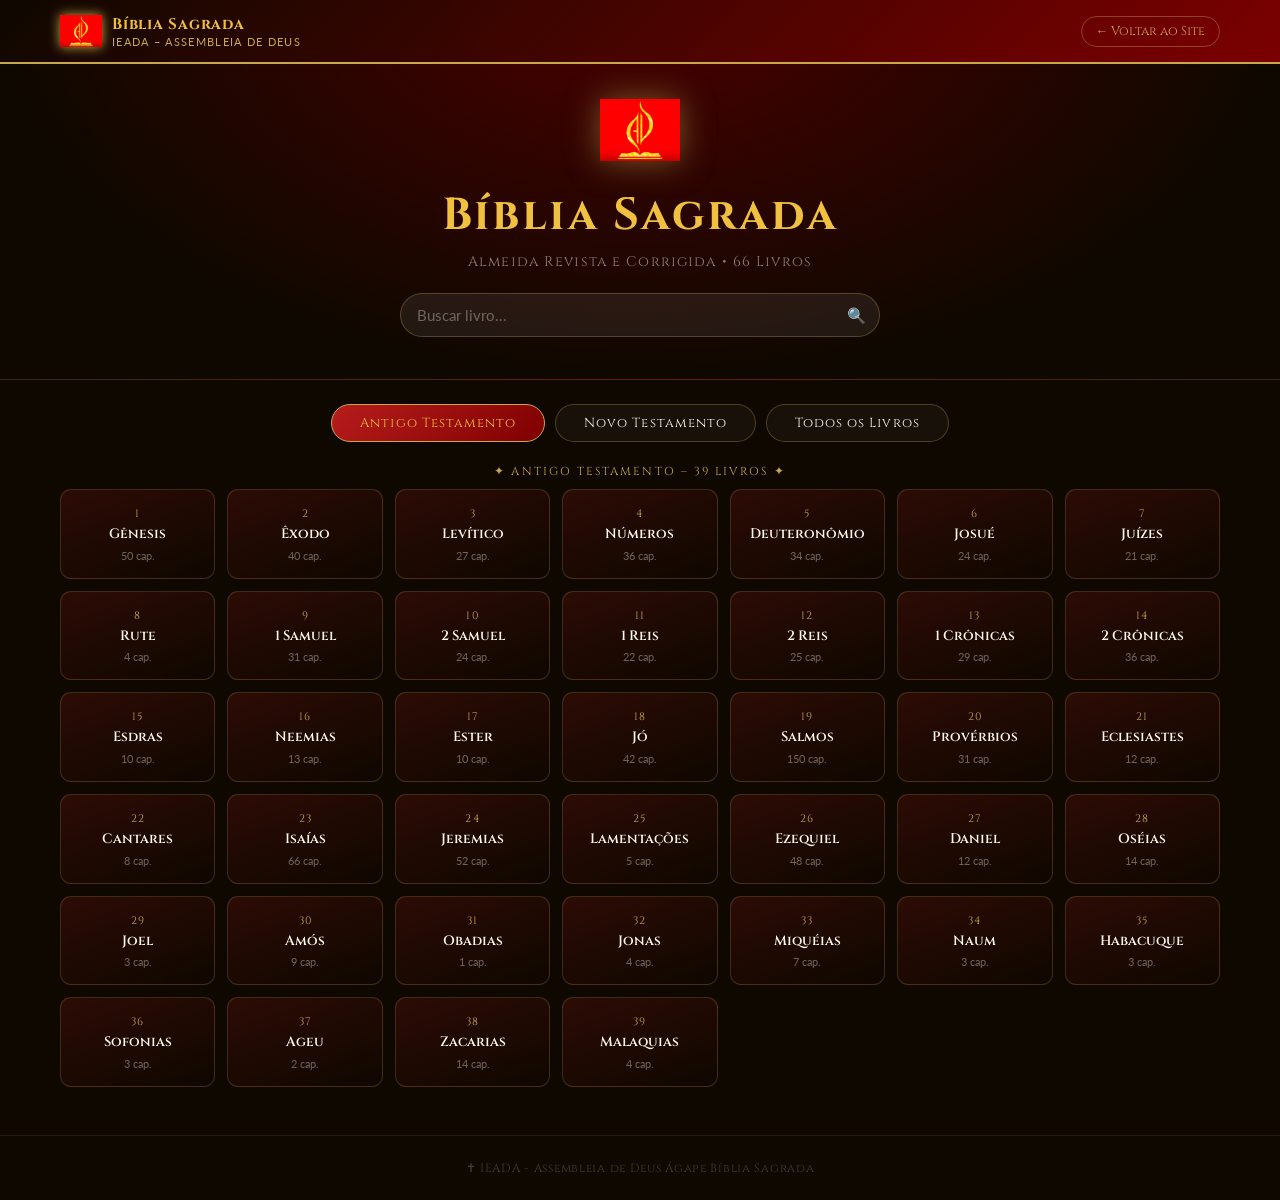
==== commit e7a86e91: "Update biblia.html" ====
--- a/biblia.html
+++ b/biblia.html
@@ -168,7 +168,7 @@
   </div>
 </div>
 
-<div class="ft">✝ IEADA – Bíblia Sagrada • Almeida Revista e Corrigida</div>
+<div class="ft">✝ IEADA - Assembleia de Deus Ágape Bíblia Sagrada</div>
 
 <script>
 // ── Book list (metadata only, no text) ────────────────────────────────────
@@ -245,50 +245,13 @@
 let BD = null;       // loaded from bible.json
 let curB = null, curC = 1, fs = 18, curT = "at";
 
-// ── Load bible.json ───────────────────────────────────────────────────────
-(async function loadBible() {
-  const fill = document.getElementById("prog-fill");
-  const overlay = document.getElementById("init-load");
-
-  // Animate progress bar while loading
-  let fakeProgress = 0;
-  const ticker = setInterval(() => {
-    fakeProgress = Math.min(fakeProgress + Math.random() * 8, 85);
-    fill.style.width = fakeProgress + "%";
-  }, 120);
-
-  try {
-    const res = await fetch("bible.json");
-    if (!res.ok) throw new Error("HTTP " + res.status);
-
-    clearInterval(ticker);
-    fill.style.width = "95%";
-
-    BD = await res.json();
-
-    fill.style.width = "100%";
-    await new Promise(r => setTimeout(r, 300));
-
-    overlay.style.transition = "opacity .4s";
-    overlay.style.opacity = "0";
-    await new Promise(r => setTimeout(r, 420));
-    overlay.remove();
-
-    document.getElementById("bs").style.display = "block";
-    renderBooks();
-
-  } catch (err) {
-    clearInterval(ticker);
-    overlay.innerHTML = `
-      <img src="logo.png" alt="IEADA" style="width:60px;opacity:.5"/>
-      <div class="err-box" style="max-width:380px;margin:0 16px">
-        ⚠️ Não foi possível carregar a Bíblia.<br><br>
-        Certifique-se de que o arquivo <strong>bible.json</strong>
-        está na mesma pasta que este HTML.<br><br>
-        <small style="opacity:.6">Erro: ${err.message}</small>
-      </div>
-    `;
-  }
+// ── Bible data (embedded – works offline / file://) ──────────────────────
+BD = {"GN":{"nome":"Gênesis","abrev":"gn","t":"at","cap":50,"c":{"1":["No princípio criou Deus o céu e a terra.","E a terra era sem forma e vazia; e havia trevas sobre a face do abismo; e o Espírito de Deus se movia sobre a face das águas.","E disse Deus: Haja luz; e houve luz.","E viu Deus que era boa a luz; e fez Deus separação entre a luz e as trevas.","E Deus chamou à luz Dia; e às trevas chamou Noite. E foi a tarde e a manhã, o dia primeiro.","E disse Deus: Haja uma expansão no meio das águas, e haja separação entre águas e águas.","E fez Deus a expansão, e fez separação entre as águas que estavam debaixo da expansão e as águas que estavam sobre a expansão; e assim foi.","E chamou Deus à expansão Céus, e foi a tarde e a manhã, o dia segundo.","E disse Deus: Ajuntem-se as águas debaixo dos céus num lugar; e apareça a porção seca; e assim foi.","E chamou Deus à porção seca Terra; e ao ajuntamento das águas chamou Mares; e viu Deus que era bom.","E disse Deus: Produza a terra erva verde, erva que dê semente, árvore frutífera que dê fruto segundo a sua espécie, cuja semente está nela sobre a terra; e assim foi.","E a terra produziu erva, erva dando semente conforme a sua espécie, e a árvore frutífera, cuja semente está nela conforme a sua espécie; e viu Deus que era bom.","E foi a tarde e a manhã, o dia terceiro.","E disse Deus: Haja luminares na expansão dos céus, para haver separação entre o dia e a noite; e sejam eles para sinais e para tempos determinados e para dias e anos.","E sejam para luminares na expansão dos céus, para iluminar a terra; e assim foi.","E fez Deus os dois grandes luminares: o luminar maior para governar o dia, e o luminar menor para governar a noite; e fez as estrelas.","E Deus os pôs na expansão dos céus para iluminar a terra,","E para governar o dia e a noite, e para fazer separação entre a luz e as trevas; e viu Deus que era bom.","E foi a tarde e a manhã, o dia quarto.","E disse Deus: Produzam as águas abundantemente répteis de alma vivente; e voem as aves sobre a face da expansão dos céus.","E Deus criou as grandes baleias, e todo o réptil de alma vivente que as águas abundantemente produziram conforme as suas espécies; e toda a ave de asas conforme a sua espécie; e viu Deus que era bom.","E Deus os abençoou, dizendo: Frutificai e multiplicai-vos, e enchei as águas nos mares; e as aves se multipliquem na terra.","E foi a tarde e a manhã, o dia quinto.","E disse Deus: Produza a terra alma vivente conforme a sua espécie; gado, e répteis e feras da terra conforme a sua espécie; e assim foi.","E fez Deus as feras da terra conforme a sua espécie, e o gado conforme a sua espécie, e todo o réptil da terra conforme a sua espécie; e viu Deus que era bom.","E disse Deus: Façamos o homem à nossa imagem, conforme a nossa semelhança; e domine sobre os peixes do mar, e sobre as aves dos céus, e sobre o gado, e sobre toda a terra, e sobre todo o réptil que se move sobre a terra.","E criou Deus o homem à sua imagem; à imagem de Deus o criou; homem e mulher os criou.","E Deus os abençoou, e Deus lhes disse: Frutificai e multiplicai-vos, e enchei a terra, e sujeitai-a; e dominai sobre os peixes do mar e sobre as aves dos céus, e sobre todo o animal que se move sobre a terra.","E disse Deus: Eis que vos tenho dado toda a erva que dê semente, que está sobre a face de toda a terra; e toda a árvore, em que há fruto que dê semente, ser-vos-á para mantimento.","E a todo o animal da terra, e a toda a ave dos céus, e a todo o réptil da terra, em que há alma vivente, toda a erva verde será para mantimento; e assim foi.","E viu Deus tudo quanto tinha feito, e eis que era muito bom; e foi a tarde e a manhã, o dia sexto."],"2":["Assim os céus, a terra e todo o seu exército foram acabados.","E havendo Deus acabado no dia sétimo a obra que fizera, descansou no sétimo dia de toda a sua obra, que tinha feito.","E abençoou Deus o dia sétimo, e o santificou; porque nele descansou de toda a sua obra que Deus criara e fizera.","Estas são as origens dos céus e da terra, quando foram criados; no dia em que o Senhor Deus fez a terra e os céus,","E toda a planta do campo que ainda não estava na terra, e toda a erva do campo que ainda não brotava; porque ainda o Senhor Deus não tinha feito chover sobre a terra, e não havia homem para lavrar a terra.","Um vapor, porém, subia da terra, e regava toda a face da terra.","E formou o Senhor Deus o homem do pó da terra, e soprou em suas narinas o fôlego da vida; e o homem foi feito alma vivente.","E plantou o Senhor Deus um jardim no Éden, do lado oriental; e pôs ali o homem que tinha formado.","E o Senhor Deus fez brotar da terra toda a árvore agradável à vista, e boa para comida; e a árvore da vida no meio do jardim, e a árvore do conhecimento do bem e do mal.","E saía um rio do Éden para regar o jardim; e dali se dividia e se tornava em quatro braços.","O nome do primeiro é Pisom; este é o que rodeia toda a terra de Havilá, onde há ouro.","E o ouro dessa terra é bom; ali há o bdélio, e a pedra sardônica.","E o nome do segundo rio é Giom; este é o que rodeia toda a terra de Cuxe.","E o nome do terceiro rio é Tigre; este é o que vai para o lado oriental da Assíria; e o quarto rio é o Eufrates.","E tomou o Senhor Deus o homem, e o pôs no jardim do Éden para o lavrar e o guardar.","E ordenou o Senhor Deus ao homem, dizendo: De toda a árvore do jardim comerás livremente,","Mas da árvore do conhecimento do bem e do mal, dela não comerás; porque no dia em que dela comeres, certamente morrerás.","E disse o Senhor Deus: Não é bom que o homem esteja só; far-lhe-ei uma ajudadora idônea para ele.","Havendo, pois, o Senhor Deus formado da terra todo o animal do campo, e toda a ave dos céus, os trouxe a Adão, para este ver como lhes chamaria; e tudo o que Adão chamou a toda a alma vivente, isso foi o seu nome.","E Adão pôs os nomes a todo o gado, e às aves dos céus, e a todo o animal do campo; mas para o homem não se achava ajudadora idônea.","Então o Senhor Deus fez cair um sono pesado sobre Adão, e este adormeceu; e tomou uma das suas costelas, e cerrou a carne em seu lugar;","E da costela que o Senhor Deus tomou do homem, formou uma mulher, e trouxe-a a Adão.","E disse Adão: Esta é agora osso dos meus ossos, e carne da minha carne; esta será chamada mulher, porquanto do homem foi tomada.","Portanto deixará o homem o seu pai e a sua mãe, e apegar-se-á à sua mulher, e serão ambos uma carne.","E ambos estavam nus, o homem e a sua mulher; e não se envergonhavam."],"3":["Ora, a serpente era mais astuta que todas as alimárias do campo que o SENHOR Deus tinha feito. E esta disse à mulher: É assim que Deus disse: Não comereis de toda a árvore do jardim?","E disse a mulher à serpente: Do fruto das árvores do jardim comeremos,","Mas do fruto da árvore que está no meio do jardim, disse Deus: Não comereis dele, nem nele tocareis para que não morrais.","Então a serpente disse à mulher: Certamente não morrereis.","Porque Deus sabe que no dia em que dele comerdes se abrirão os vossos olhos, e sereis como Deus, sabendo o bem e o mal.","E viu a mulher que aquela árvore era boa para se comer, e agradável aos olhos, e árvore desejável para dar entendimento; tomou do seu fruto, e comeu, e deu também a seu marido, e ele comeu com ela.","Então foram abertos os olhos de ambos, e conheceram que estavam nus; e coseram folhas de figueira, e fizeram para si aventais.","E ouviram a voz do Senhor Deus, que passeava no jardim pela viração do dia; e esconderam-se Adão e sua mulher da presença do Senhor Deus, entre as árvores do jardim.","E chamou o Senhor Deus a Adão, e disse-lhe: Onde estás?","E ele disse: Ouvi a tua voz soar no jardim, e temi, porque estava nu, e escondi-me.","E Deus disse: Quem te mostrou que estavas nu? Comeste tu da árvore de que te ordenei que não comesses?","Então disse Adão: A mulher que me deste por companheira, ela me deu da árvore, e comi.","E disse o Senhor Deus à mulher: Por que fizeste isto? E disse a mulher: A serpente me enganou, e eu comi.","Então o Senhor Deus disse à serpente: Porquanto fizeste isto, maldita serás mais que toda a fera, e mais que todos os animais do campo; sobre o teu ventre andarás, e pó comerás todos os dias da tua vida.","E porei inimizade entre ti e a mulher, e entre a tua semente e a sua semente; esta te ferirá a cabeça, e tu lhe ferirás o calcanhar.","E à mulher disse: Multiplicarei grandemente a tua dor, e a tua conceição; com dor darás à luz filhos; e o teu desejo será para o teu marido, e ele te dominará.","E a Adão disse: Porquanto deste ouvidos à voz de tua mulher, e comeste da árvore de que te ordenei, dizendo: Não comerás dela, maldita é a terra por causa de ti; com dor comerás dela todos os dias da tua vida.","Espinhos, e cardos também, te produzirá; e comerás a erva do campo.","No suor do teu rosto comerás o teu pão, até que te tornes à terra; porque dela foste tomado; porquanto és pó e em pó te tornarás.","E chamou Adão o nome de sua mulher Eva; porquanto era a mãe de todos os viventes.","E fez o Senhor Deus a Adão e à sua mulher túnicas de peles, e os vestiu.","Então disse o Senhor Deus: Eis que o homem é como um de nós, sabendo o bem e o mal; ora, para que não estenda a sua mão, e tome também da árvore da vida, e coma e viva eternamente,","O Senhor Deus, pois, o lançou fora do jardim do Éden, para lavrar a terra de que fora tomado.","E havendo lançado fora o homem, pôs querubins ao oriente do jardim do Éden, e uma espada inflamada que andava ao redor, para guardar o caminho da árvore da vida."],"4":["E conheceu Adão a Eva, sua mulher, e ela concebeu e deu à luz a Caim, e disse: Alcancei do SENHOR um homem.","E deu à luz mais a seu irmão Abel; e Abel foi pastor de ovelhas, e Caim foi lavrador da terra.","E aconteceu ao cabo de dias que Caim trouxe do fruto da terra uma oferta ao Senhor.","E Abel também trouxe dos primogênitos das suas ovelhas, e da sua gordura; e atentou o Senhor para Abel e para a sua oferta.","Mas para Caim e para a sua oferta não atentou. E irou-se Caim fortemente, e descaiu-lhe o semblante.","E o Senhor disse a Caim: Por que te iraste? E por que descaiu o teu semblante?","Se bem fizeres, não é certo que serás aceito? E se não fizeres bem, o pecado jaz à porta, e sobre ti será o seu desejo, mas sobre ele deves dominar.","E falou Caim com o seu irmão Abel; e sucedeu que, estando eles no campo, se levantou Caim contra o seu irmão Abel, e o matou.","E disse o Senhor a Caim: Onde está Abel, teu irmão? E ele disse: Não sei; sou eu guardador do meu irmão?","E disse Deus: Que fizeste? A voz do sangue do teu irmão clama a mim desde a terra.","E agora maldito és tu desde a terra, que abriu a sua boca para receber da tua mão o sangue do teu irmão.","Quando lavrares a terra, não te dará mais a sua força; fugitivo e vagabundo serás na terra.","Então disse Caim ao Senhor: É maior a minha maldade que a que possa ser perdoada.","Eis que hoje me lanças da face da terra, e da tua face me esconderei; e serei fugitivo e vagabundo na terra, e será que todo aquele que me achar, me matará.","O Senhor, porém, disse-lhe: Portanto qualquer que matar a Caim, sete vezes será castigado. E pôs o Senhor um sinal em Caim, para que o não ferisse qualquer que o achasse.","E saiu Caim de diante da face do Senhor, e habitou na terra de Node, do lado oriental do Éden.","E conheceu Caim a sua mulher, e ela concebeu, e deu à luz a Enoque; e ele edificou uma cidade, e chamou o nome da cidade conforme o nome de seu filho Enoque;","E a Enoque nasceu Irade, e Irade gerou a Meujael, e Meujael gerou a Metusael e Metusael gerou a Lameque.","E tomou Lameque para si duas mulheres; o nome de uma era Ada, e o nome da outra, Zilá.","E Ada deu à luz a Jabal; este foi o pai dos que habitam em tendas e têm gado.","E o nome do seu irmão era Jubal; este foi o pai de todos os que tocam harpa e órgão.","E Zilá também deu à luz a Tubalcaim, mestre de toda a obra de cobre e ferro; e a irmã de Tubalcaim foi Noema.","E disse Lameque a suas mulheres Ada e Zilá: Ouvi a minha voz; vós, mulheres de Lameque, escutai as minhas palavras; porque eu matei um homem por me ferir, e um jovem por me pisar.","Porque sete vezes Caim será castigado; mas Lameque setenta vezes sete.","E tornou Adão a conhecer a sua mulher; e ela deu à luz um filho, e chamou o seu nome Sete; porque, disse ela, Deus me deu outro filho em lugar de Abel; porquanto Caim o matou.","E a Sete também nasceu um filho; e chamou o seu nome Enos; então se começou a invocar o nome do Senhor."],"5":["Este é o livro das gerações de Adão. No dia em que Deus criou o homem, à semelhança de Deus o fez.","Homem e mulher os criou; e os abençoou e chamou o seu nome Adão, no dia em que foram criados.","E Adão viveu cento e trinta anos, e gerou um filho à sua semelhança, conforme a sua imagem, e pôs-lhe o nome de Sete.","E foram os dias de Adão, depois que gerou a Sete, oitocentos anos, e gerou filhos e filhas.","E foram todos os dias que Adão viveu, novecentos e trinta anos, e morreu.","E viveu Sete cento e cinco anos, e gerou a Enos.","E viveu Sete, depois que gerou a Enos, oitocentos e sete anos, e gerou filhos e filhas.","E foram todos os dias de Sete novecentos e doze anos, e morreu.","E viveu Enos noventa anos, e gerou a Cainã.","E viveu Enos, depois que gerou a Cainã, oitocentos e quinze anos, e gerou filhos e filhas.","E foram todos os dias de Enos novecentos e cinco anos, e morreu.","E viveu Cainã setenta anos, e gerou a Maalaleel.","E viveu Cainã, depois que gerou a Maalaleel, oitocentos e quarenta anos, e gerou filhos e filhas.","E foram todos os dias de Cainã novecentos e dez anos, e morreu.","E viveu Maalaleel sessenta e cinco anos, e gerou a Jerede.","E viveu Maalaleel, depois que gerou a Jerede, oitocentos e trinta anos, e gerou filhos e filhas.","E foram todos os dias de Maalaleel oitocentos e noventa e cinco anos, e morreu.","E viveu Jerede cento e sessenta e dois anos, e gerou a Enoque.","E viveu Jerede, depois que gerou a Enoque, oitocentos anos, e gerou filhos e filhas.","E foram todos os dias de Jerede novecentos e sessenta e dois anos, e morreu.","E viveu Enoque sessenta e cinco anos, e gerou a Matusalém.","E andou Enoque com Deus, depois que gerou a Matusalém, trezentos anos, e gerou filhos e filhas.","E foram todos os dias de Enoque trezentos e sessenta e cinco anos.","E andou Enoque com Deus; e não apareceu mais, porquanto Deus para si o tomou.","E viveu Matusalém cento e oitenta e sete anos, e gerou a Lameque.","E viveu Matusalém, depois que gerou a Lameque, setecentos e oitenta e dois anos, e gerou filhos e filhas.","E foram todos os dias de Matusalém novecentos e sessenta e nove anos, e morreu.","E viveu Lameque cento e oitenta e dois anos, e gerou um filho,","A quem chamou Noé, dizendo: Este nos consolará acerca de nossas obras e do trabalho de nossas mãos, por causa da terra que o Senhor amaldiçoou.","E viveu Lameque, depois que gerou a Noé, quinhentos e noventa e cinco anos, e gerou filhos e filhas.","E foram todos os dias de Lameque setecentos e setenta e sete anos, e morreu.","E era Noé da idade de quinhentos anos, e gerou Noé a Sem, Cão e Jafé."],"6":["E aconteceu que, como os homens começaram a multiplicar-se sobre a face da terra, e lhes nasceram filhas,","Viram os filhos de Deus que as filhas dos homens eram formosas; e tomaram para si mulheres de todas as que escolheram.","Então disse o Senhor: Não contenderá o meu Espírito para sempre com o homem; porque ele também é carne; porém os seus dias serão cento e vinte anos.","Havia naqueles dias gigantes na terra; e também depois, quando os filhos de Deus entraram às filhas dos homens e delas geraram filhos; estes eram os valentes que houve na antiguidade, os homens de fama.","E viu o Senhor que a maldade do homem se multiplicara sobre a terra e que toda a imaginação dos pensamentos de seu coração era só má continuamente.","Então arrependeu-se o Senhor de haver feito o homem sobre a terra e pesou-lhe em seu coração.","E disse o Senhor: Destruirei o homem que criei de sobre a face da terra, desde o homem até ao animal, até ao réptil, e até à ave dos céus; porque me arrependo de os haver feito.","Noé, porém, achou graça aos olhos do Senhor.","Estas são as gerações de Noé. Noé era homem justo e perfeito em suas gerações; Noé andava com Deus.","E gerou Noé três filhos: Sem, Cão e Jafé.","A terra, porém, estava corrompida diante da face de Deus; e encheu-se a terra de violência.","E viu Deus a terra, e eis que estava corrompida; porque toda a carne havia corrompido o seu caminho sobre a terra.","Então disse Deus a Noé: O fim de toda a carne é vindo perante a minha face; porque a terra está cheia de violência; e eis que os desfarei com a terra.","Faze para ti uma arca da madeira de gofer; farás compartimentos na arca e a betumarás por dentro e por fora com betume.","E desta maneira a farás: De trezentos côvados o comprimento da arca, e de cinqüenta côvados a sua largura, e de trinta côvados a sua altura.","Farás na arca uma janela, e de um côvado a acabarás em cima; e a porta da arca porás ao seu lado; far-lhe-ás andares, baixo, segundo e terceiro.","Porque eis que eu trago um dilúvio de águas sobre a terra, para desfazer toda a carne em que há espírito de vida debaixo dos céus; tudo o que há na terra expirará.","Mas contigo estabelecerei a minha aliança; e entrarás na arca, tu e os teus filhos, tua mulher e as mulheres de teus filhos contigo.","E de tudo o que vive, de toda a carne, dois de cada espécie, farás entrar na arca, para os conservar vivos contigo; macho e fêmea serão.","Das aves conforme a sua espécie, e dos animais conforme a sua espécie, de todo o réptil da terra conforme a sua espécie, dois de cada espécie virão a ti, para os conservar em vida.","E leva contigo de toda a comida que se come e ajunta-a para ti; e te será para mantimento, a ti e a eles.","Assim fez Noé; conforme a tudo o que Deus lhe mandou, assim o fez."],"7":["Depois disse o SENHOR a Noé: Entra tu e toda a tua casa na arca, porque tenho visto que és justo diante de mim nesta geração.","De todos os animais limpos tomarás para ti sete e sete, o macho e sua fêmea; mas dos animais que não são limpos, dois, o macho e sua fêmea.","Também das aves dos céus sete e sete, macho e fêmea, para conservar em vida sua espécie sobre a face de toda a terra.","Porque, passados ainda sete dias, farei chover sobre a terra quarenta dias e quarenta noites; e desfarei de sobre a face da terra toda a substância que fiz.","E fez Noé conforme a tudo o que o Senhor lhe ordenara.","E era Noé da idade de seiscentos anos, quando o dilúvio das águas veio sobre a terra.","Noé entrou na arca, e com ele seus filhos, sua mulher e as mulheres de seus filhos, por causa das águas do dilúvio.","Dos animais limpos e dos animais que não são limpos, e das aves, e de todo o réptil sobre a terra,","Entraram de dois em dois para junto de Noé na arca, macho e fêmea, como Deus ordenara a Noé.","E aconteceu que passados sete dias, vieram sobre a terra as águas do dilúvio.","No ano seiscentos da vida de Noé, no mês segundo, aos dezessete dias do mês, naquele mesmo dia se romperam todas as fontes do grande abismo, e as janelas dos céus se abriram,","E houve chuva sobre a terra quarenta dias e quarenta noites.","E no mesmo dia entraram na arca Noé, seus filhos Sem, Cão e Jafé, sua mulher e as mulheres de seus filhos.","Eles, e todo o animal conforme a sua espécie, e todo o gado conforme a sua espécie, e todo o réptil que se arrasta sobre a terra conforme a sua espécie, e toda a ave conforme a sua espécie, pássaros de toda qualidade.","E de toda a carne, em que havia espírito de vida, entraram de dois em dois para junto de Noé na arca.","E os que entraram eram macho e fêmea de toda a carne, como Deus lhe tinha ordenado; e o Senhor o fechou dentro.","E durou o dilúvio quarenta dias sobre a terra, e cresceram as águas e levantaram a arca, e ela se elevou sobre a terra.","E prevaleceram as águas e cresceram grandemente sobre a terra; e a arca andava sobre as águas.","E as águas prevaleceram excessivamente sobre a terra; e todos os altos montes que havia debaixo de todo o céu, foram cobertos.","Quinze côvados acima prevaleceram as águas; e os montes foram cobertos.","E expirou toda a carne que se movia sobre a terra, tanto de ave como de gado e de feras, e de todo o réptil que se arrasta sobre a terra, e todo o homem.","Tudo o que tinha fôlego de espírito de vida em suas narinas, tudo o que havia em terra seca, morreu.","Assim foi destruído todo o ser vivente que havia sobre a face da terra, desde o homem até ao animal, até ao réptil, e até à ave dos céus; e foram extintos da terra; e ficou somente Noé, e os que com ele estavam na arca.","E prevaleceram as águas sobre a terra cento e cinqüenta dias."],"8":["E lembrou-se Deus de Noé, e de todos os seres viventes, e de todo o gado que estavam com ele na arca; e Deus fez passar um vento sobre a terra, e aquietaram-se as águas.","Cerraram-se também as fontes do abismo e as janelas dos céus, e a chuva dos céus deteve-se.","E as águas iam-se escoando continuamente de sobre a terra, e ao fim de cento e cinqüenta dias minguaram.","E a arca repousou no sétimo mês, no dia dezessete do mês, sobre os montes de Ararate.","E foram as águas indo e minguando até ao décimo mês; no décimo mês, no primeiro dia do mês, apareceram os cumes dos montes.","E aconteceu que ao cabo de quarenta dias, abriu Noé a janela da arca que tinha feito.","E soltou um corvo, que saiu, indo e voltando, até que as águas se secaram de sobre a terra.","Depois soltou uma pomba, para ver se as águas tinham minguado de sobre a face da terra.","A pomba, porém, não achou repouso para a planta do seu pé, e voltou a ele para a arca; porque as águas estavam sobre a face de toda a terra; e ele estendeu a sua mão, e tomou-a, e recolheu-a consigo na arca.","E esperou ainda outros sete dias, e tornou a enviar a pomba fora da arca.","E a pomba voltou a ele à tarde; e eis, arrancada, uma folha de oliveira no seu bico; e conheceu Noé que as águas tinham minguado de sobre a terra.","Então esperou ainda outros sete dias, e enviou fora a pomba; mas não tornou mais a ele.","E aconteceu que no ano seiscentos e um, no mês primeiro, no primeiro dia do mês, as águas se secaram de sobre a terra. Então Noé tirou a cobertura da arca, e olhou, e eis que a face da terra estava enxuta.","E no segundo mês, aos vinte e sete dias do mês, a terra estava seca.","Então falou Deus a Noé dizendo:","Sai da arca, tu com tua mulher, e teus filhos e as mulheres de teus filhos.","Todo o animal que está contigo, de toda a carne, de ave, e de gado, e de todo o réptil que se arrasta sobre a terra, traze fora contigo; e povoem abundantemente a terra e frutifiquem, e se multipliquem sobre a terra.","Então saiu Noé, e seus filhos, e sua mulher, e as mulheres de seus filhos com ele.","Todo o animal, todo o réptil, e toda a ave, e tudo o que se move sobre a terra, conforme as suas famílias, saiu para fora da arca.","E edificou Noé um altar ao Senhor; e tomou de todo o animal limpo e de toda a ave limpa, e ofereceu holocausto sobre o altar.","E o Senhor sentiu o suave cheiro, e o Senhor disse em seu coração: Não tornarei mais a amaldiçoar a terra por causa do homem; porque a imaginação do coração do homem é má desde a sua meninice, nem tornarei mais a ferir todo o vivente, como fiz.","Enquanto a terra durar, sementeira e sega, e frio e calor, e verão e inverno, e dia e noite, não cessarão."],"9":["E abençoou Deus a Noé e a seus filhos, e disse-lhes: Frutificai e multiplicai-vos e enchei a terra.","E o temor de vós e o pavor de vós virão sobre todo o animal da terra, e sobre toda a ave dos céus; tudo o que se move sobre a terra, e todos os peixes do mar, nas vossas mãos são entregues.","Tudo quanto se move, que é vivente, será para vosso mantimento; tudo vos tenho dado como a erva verde.","A carne, porém, com sua vida, isto é, com seu sangue, não comereis.","Certamente requererei o vosso sangue, o sangue das vossas vidas; da mão de todo o animal o requererei; como também da mão do homem, e da mão do irmão de cada um requererei a vida do homem.","Quem derramar o sangue do homem, pelo homem o seu sangue será derramado; porque Deus fez o homem conforme a sua imagem.","Mas vós frutificai e multiplicai-vos; povoai abundantemente a terra, e multiplicai-vos nela.","E falou Deus a Noé e a seus filhos com ele, dizendo:","E eu, eis que estabeleço a minha aliança convosco e com a vossa descendência depois de vós.","E com toda a alma vivente, que convosco está, de aves, de gado, e de todo o animal da terra convosco; com todos que saíram da arca, até todo o animal da terra.","E eu convosco estabeleço a minha aliança, que não será mais destruída toda a carne pelas águas do dilúvio, e que não haverá mais dilúvio, para destruir a terra.","E disse Deus: Este é o sinal da aliança que ponho entre mim e vós, e entre toda a alma vivente, que está convosco, por gerações eternas.","O meu arco tenho posto nas nuvens; este será por sinal da aliança entre mim e a terra.","E acontecerá que, quando eu trouxer nuvens sobre a terra, aparecerá o arco nas nuvens.","Então me lembrarei da minha aliança, que está entre mim e vós, e entre toda a alma vivente de toda a carne; e as águas não se tornarão mais em dilúvio para destruir toda a carne.","E estará o arco nas nuvens, e eu o verei, para me lembrar da aliança eterna entre Deus e toda a alma vivente de toda a carne, que está sobre a terra.","E disse Deus a Noé: Este é o sinal da aliança que tenho estabelecido entre mim e entre toda a carne, que está sobre a terra.","E os filhos de Noé, que da arca saíram, foram Sem, Cão e Jafé; e Cão é o pai de Canaã.","Estes três foram os filhos de Noé; e destes se povoou toda a terra.","E começou Noé a ser lavrador da terra, e plantou uma vinha.","E bebeu do vinho, e embebedou-se; e descobriu-se no meio de sua tenda.","E viu Cão, o pai de Canaã, a nudez do seu pai, e fê-lo saber a ambos seus irmãos no lado de fora.","Então tomaram Sem e Jafé uma capa, e puseram-na sobre ambos os seus ombros, e indo virados para trás, cobriram a nudez do seu pai, e os seus rostos estavam virados, de maneira que não viram a nudez do seu pai.","E despertou Noé do seu vinho, e soube o que seu filho menor lhe fizera.","E disse: Maldito seja Canaã; servo dos servos seja aos seus irmãos.","E disse: Bendito seja o Senhor Deus de Sem; e seja-lhe Canaã por servo.","Alargue Deus a Jafé, e habite nas tendas de Sem; e seja-lhe Canaã por servo.","E viveu Noé, depois do dilúvio, trezentos e cinqüenta anos.","E foram todos os dias de Noé novecentos e cinqüenta anos, e morreu."],"10":["Estas, pois, são as gerações dos filhos de Noé: Sem, Cão e Jafé; e nasceram-lhes filhos depois do dilúvio.","Os filhos de Jafé são: Gomer, Magogue, Madai, Javã, Tubal, Meseque e Tiras.","E os filhos de Gomer são: Asquenaz, Rifate e Togarma.","E os filhos de Javã são: Elisá, Társis, Quitim e Dodanim.","Por estes foram repartidas as ilhas dos gentios nas suas terras, cada qual segundo a sua língua, segundo as suas famílias, entre as suas nações.","E os filhos de Cão são: Cuxe, Mizraim, Pute e Canaã.","E os filhos de Cuxe são: Sebá, Havilá, Sabtá, Raamá e Sabtecá; e os filhos de Raamá: Sebá e Dedã.","E Cuxe gerou a Ninrode; este começou a ser poderoso na terra. 9","E este foi poderoso caçador diante da face do Senhor; por isso se diz: Como Ninrode, poderoso caçador diante do Senhor.","E o princípio do seu reino foi Babel, Ereque, Acade e Calné, na terra de Sinar.","Desta mesma terra saiu à Assíria e edificou a Nínive, Reobote-Ir, Calá,","E Resen, entre Nínive e Calá (esta é a grande cidade).","E Mizraim gerou a Ludim, a Anamim, a Leabim, a Naftuim,","A Patrusim e a Casluim (donde saíram os filisteus) e a Caftorim.","E Canaã gerou a Sidom, seu primogênito, e a Hete;","E ao jebuseu, ao amorreu, ao girgaseu,","E ao heveu, ao arqueu, ao sineu,","E ao arvadeu, ao zemareu, e ao hamateu, e depois se espalharam as famílias dos cananeus.","E foi o termo dos cananeus desde Sidom, indo para Gerar, até Gaza; indo para Sodoma e Gomorra, Admá e Zeboim, até Lasa.","Estes são os filhos de Cão segundo as suas famílias, segundo as suas línguas, em suas terras, em suas nações.","E a Sem nasceram filhos, e ele é o pai de todos os filhos de Éber, o irmão mais velho de Jafé.","Os filhos de Sem são: Elão, Assur, Arfaxade, Lude e Arã.","E os filhos de Arã são: Uz, Hul, Geter e Más.","E Arfaxade gerou a Selá; e Selá gerou a Éber.","E a Éber nasceram dois filhos: o nome de um foi Pelegue, porquanto em seus dias se repartiu a terra, e o nome do seu irmão foi Joctã.","E Joctã gerou a Almodá, a Selefe, a Hazarmavé, a Jerá,","A Hadorão, a Usal, a Dicla,","A Obal, a Abimael, a Sebá,","A Ofir, a Havilá e a Jobabe; todos estes foram filhos de Joctã.","E foi a sua habitação desde Messa, indo para Sefar, montanha do oriente.","Estes são os filhos de Sem segundo as suas famílias, segundo as suas línguas, nas suas terras, segundo as suas nações.","Estas são as famílias dos filhos de Noé segundo as suas gerações, nas suas nações; e destes foram divididas as nações na terra depois do dilúvio."],"11":["E era toda a terra de uma mesma língua e de uma mesma fala.","E aconteceu que, partindo eles do oriente, acharam um vale na terra de Sinar; e habitaram ali.","E disseram uns aos outros: Eia, façamos tijolos e queimemo-los bem. E foi-lhes o tijolo por pedra, e o betume por cal.","E disseram: Eia, edifiquemos nós uma cidade e uma torre cujo cume toque nos céus, e façamo-nos um nome, para que não sejamos espalhados sobre a face de toda a terra.","Então desceu o Senhor para ver a cidade e a torre que os filhos dos homens edificavam;","E o Senhor disse: Eis que o povo é um, e todos têm uma mesma língua; e isto é o que começam a fazer; e agora, não haverá restrição para tudo o que eles intentarem fazer.","Eia, desçamos e confundamos ali a sua língua, para que não entenda um a língua do outro.","Assim o Senhor os espalhou dali sobre a face de toda a terra; e cessaram de edificar a cidade.","Por isso se chamou o seu nome Babel, porquanto ali confundiu o Senhor a língua de toda a terra, e dali os espalhou o Senhor sobre a face de toda a terra.","Estas são as gerações de Sem: Sem era da idade de cem anos e gerou a Arfaxade, dois anos depois do dilúvio.","E viveu Sem, depois que gerou a Arfaxade, quinhentos anos, e gerou filhos e filhas.","E viveu Arfaxade trinta e cinco anos, e gerou a Selá.","E viveu Arfaxade depois que gerou a Selá, quatrocentos e três anos, e gerou filhos e filhas.","E viveu Selá trinta anos, e gerou a Éber;","E viveu Selá, depois que gerou a Éber, quatrocentos e três anos, e gerou filhos e filhas.","E viveu Éber trinta e quatro anos, e gerou a Pelegue.","E viveu Éber, depois que gerou a Pelegue, quatrocentos e trinta anos, e gerou filhos e filhas.","E viveu Pelegue trinta anos, e gerou a Reú.","E viveu Pelegue, depois que gerou a Reú, duzentos e nove anos, e gerou filhos e filhas.","E viveu Reú trinta e dois anos, e gerou a Serugue.","E viveu Reú, depois que gerou a Serugue, duzentos e sete anos, e gerou filhos e filhas.","E viveu Serugue trinta anos, e gerou a Naor.","E viveu Serugue, depois que gerou a Naor, duzentos anos, e gerou filhos e filhas.","E viveu Naor vinte e nove anos, e gerou a Terá.","E viveu Naor, depois que gerou a Terá, cento e dezenove anos, e gerou filhos e filhas.","E viveu Terá setenta anos, e gerou a Abrão, a Naor, e a Harã.","E estas são as gerações de Terá: Terá gerou a Abrão, a Naor, e a Harã; e Harã gerou a Ló.","E morreu Harã estando seu pai Terá ainda vivo, na terra do seu nascimento, em Ur dos caldeus.","E tomaram Abrão e Naor mulheres para si: o nome da mulher de Abrão era Sarai, e o nome da mulher de Naor era Milca, filha de Harã, pai de Milca e pai de Iscá.","E Sarai foi estéril, não tinha filhos.","E tomou Terá a Abrão seu filho, e a Ló, filho de Harã, filho de seu filho, e a Sarai sua nora, mulher de seu filho Abrão, e saiu com eles de Ur dos caldeus, para ir à terra de Canaã; e vieram até Harã, e habitaram ali.","E foram os dias de Terá duzentos e cinco anos, e morreu Terá em Harã."],"12":["Ora, o SENHOR disse a Abrão: Sai-te da tua terra, da tua parentela e da casa de teu pai, para a terra que eu te mostrarei.","E far-te-ei uma grande nação, e abençoar-te-ei e engrandecerei o teu nome; e tu serás uma bênção.","E abençoarei os que te abençoarem, e amaldiçoarei os que te amaldiçoarem; e em ti serão benditas todas as famílias da terra.","Assim partiu Abrão como o Senhor lhe tinha dito, e foi Ló com ele; e era Abrão da idade de setenta e cinco anos quando saiu de Harã.","E tomou Abrão a Sarai, sua mulher, e a Ló, filho de seu irmão, e todos os bens que haviam adquirido, e as almas que lhe acresceram em Harã; e saíram para irem à terra de Canaã; e chegaram à terra de Canaã.","E passou Abrão por aquela terra até ao lugar de Siquém, até ao carvalho de Moré; e estavam então os cananeus na terra.","E apareceu o Senhor a Abrão, e disse: À tua descendência darei esta terra. E edificou ali um altar ao Senhor, que lhe aparecera.","E moveu-se dali para a montanha do lado oriental de Betel, e armou a sua tenda, tendo Betel ao ocidente, e Ai ao oriente; e edificou ali um altar ao Senhor, e invocou o nome do Senhor.","Depois caminhou Abrão dali, seguindo ainda para o lado do sul.","E havia fome naquela terra; e desceu Abrão ao Egito, para peregrinar ali, porquanto a fome era grande na terra.","E aconteceu que, chegando ele para entrar no Egito, disse a Sarai, sua mulher: Ora, bem sei que és mulher formosa à vista;","E será que, quando os egípcios te virem, dirão: Esta é sua mulher. E matar-me-ão a mim, e a ti te guardarão em vida.","Dize, peço-te, que és minha irmã, para que me vá bem por tua causa, e que viva a minha alma por amor de ti.","E aconteceu que, entrando Abrão no Egito, viram os egípcios a mulher, que era mui formosa.","E viram-na os príncipes de Faraó, e gabaram-na diante de Faraó; e foi a mulher tomada para a casa de Faraó.","E fez bem a Abrão por amor dela; e ele teve ovelhas, vacas, jumentos, servos e servas, jumentas e camelos.","Feriu, porém, o Senhor a Faraó e a sua casa, com grandes pragas, por causa de Sarai, mulher de Abrão.","Então chamou Faraó a Abrão, e disse: Que é isto que me fizeste? Por que não me disseste que ela era tua mulher?","Por que disseste: É minha irmã? Por isso a tomei por minha mulher; agora, pois, eis aqui tua mulher; toma-a e vai-te.","E Faraó deu ordens aos seus homens a respeito dele; e acompanharam-no, a ele, e a sua mulher, e a tudo o que tinha."],"13":["Subiu, pois, Abrão do Egito para o lado do sul, ele e sua mulher, e tudo o que tinha, e com ele Ló.","E era Abrão muito rico em gado, em prata e em ouro.","E fez as suas jornadas do sul até Betel, até ao lugar onde a princípio estivera a sua tenda, entre Betel e Ai;","Até ao lugar do altar que outrora ali tinha feito; e Abrão invocou ali o nome do Senhor.","E também Ló, que ia com Abrão, tinha rebanhos, gado e tendas.","E não tinha capacidade a terra para poderem habitar juntos; porque os seus bens eram muitos; de maneira que não podiam habitar juntos.","E houve contenda entre os pastores do gado de Abrão e os pastores do gado de Ló; e os cananeus e os perizeus habitavam então na terra.","E disse Abrão a Ló: Ora, não haja contenda entre mim e ti, e entre os meus pastores e os teus pastores, porque somos irmãos.","Não está toda a terra diante de ti? Eia, pois, aparta-te de mim; e se escolheres a esquerda, irei para a direita; e se a direita escolheres, eu irei para a esquerda.","E levantou Ló os seus olhos, e viu toda a campina do Jordão, que era toda bem regada, antes do Senhor ter destruído Sodoma e Gomorra, e era como o jardim do Senhor, como a terra do Egito, quando se entra em Zoar.","Então Ló escolheu para si toda a campina do Jordão, e partiu Ló para o oriente, e apartaram-se um do outro.","Habitou Abrão na terra de Canaã e Ló habitou nas cidades da campina, e armou as suas tendas até Sodoma.","Ora, eram maus os homens de Sodoma, e grandes pecadores contra o Senhor.","E disse o Senhor a Abrão, depois que Ló se apartou dele: Levanta agora os teus olhos, e olha desde o lugar onde estás, para o lado do norte, e do sul, e do oriente, e do ocidente;","Porque toda esta terra que vês, te hei de dar a ti, e à tua descendência, para sempre.","E farei a tua descendência como o pó da terra; de maneira que se alguém puder contar o pó da terra, também a tua descendência será contada.","Levanta-te, percorre essa terra, no seu comprimento e na sua largura; porque a ti a darei.","E Abrão mudou as suas tendas, e foi, e habitou nos carvalhais de Manre, que estão junto a Hebrom; e edificou ali um altar ao Senhor."],"14":["E aconteceu nos dias de Anrafel, rei de Sinar, Arioque, rei de Elasar, Quedorlaomer, rei de Elão, e Tidal, rei de Goim,","Que estes fizeram guerra a Bera, rei de Sodoma, a Birsa, rei de Gomorra, a Sinabe, rei de Admá, e a Semeber, rei de Zeboim, e ao rei de Belá (esta é Zoar).","Todos estes se ajuntaram no vale de Sidim (que é o Mar Salgado).","Doze anos haviam servido a Quedorlaomer, mas ao décimo terceiro ano rebelaram-se.","E ao décimo quarto ano veio Quedorlaomer, e os reis que estavam com ele, e feriram aos refains em Asterote-Carnaim, e aos zuzins em Hã, e aos emins em Savé-Quiriataim,","E aos horeus no seu monte Seir, até El-Parã que está junto ao deserto.","Depois tornaram e vieram a En-Mispate (que é Cades), e feriram toda a terra dos amalequitas, e também aos amorreus, que habitavam em Hazazom-Tamar.","Então saiu o rei de Sodoma, e o rei de Gomorra, e o rei de Admá, e o rei de Zeboim, e o rei de Belá (esta é Zoar), e ordenaram batalha contra eles no vale de Sidim,","Contra Quedorlaomer, rei de Elão, e Tidal, rei de Goim, e Anrafel, rei de Sinar, e Arioque, rei de Elasar; quatro reis contra cinco.","E o vale de Sidim estava cheio de poços de betume; e fugiram os reis de Sodoma e de Gomorra, e caíram ali; e os restantes fugiram para um monte.","E tomaram todos os bens de Sodoma, e de Gomorra, e todo o seu mantimento e foram-se.","Também tomaram a Ló, que habitava em Sodoma, filho do irmão de Abrão, e os seus bens, e foram-se.","Então veio um, que escapara, e o contou a Abrão, o hebreu; ele habitava junto dos carvalhais de Manre, o amorreu, irmão de Escol, e irmão de Aner; eles eram confederados de Abrão.","Ouvindo, pois, Abrão que o seu irmão estava preso, armou os seus criados, nascidos em sua casa, trezentos e dezoito, e os perseguiu até Dã.","E dividiu-se contra eles de noite, ele e os seus criados, e os feriu, e os perseguiu até Hobá, que fica à esquerda de Damasco.","E tornou a trazer todos os seus bens, e tornou a trazer também a Ló, seu irmão, e os seus bens, e também as mulheres, e o povo.","E o rei de Sodoma saiu-lhe ao encontro (depois que voltou de ferir a Quedorlaomer e aos reis que estavam com ele) até ao Vale de Savé, que é o vale do rei.","E Melquisedeque, rei de Salém, trouxe pão e vinho; e era este sacerdote do Deus Altíssimo.","E abençoou-o, e disse: Bendito seja Abrão pelo Deus Altíssimo, o Possuidor dos céus e da terra;","E bendito seja o Deus Altíssimo, que entregou os teus inimigos nas tuas mãos. E Abrão deu-lhe o dízimo de tudo.","E o rei de Sodoma disse a Abrão: Dá-me a mim as pessoas, e os bens toma para ti.","Abrão, porém, disse ao rei de Sodoma: Levantei minha mão ao Senhor, o Deus Altíssimo, o Possuidor dos céus e da terra,","Jurando que desde um fio até à correia de um sapato, não tomarei coisa alguma de tudo o que é teu; para que não digas: Eu enriqueci a Abrão;","Salvo tão-somente o que os jovens comeram, e a parte que toca aos homens que comigo foram, Aner, Escol e Manre; estes que tomem a sua parte."],"15":["Depois destas coisas veio a palavra do SENHOR a Abrão em visão, dizendo: Não temas, Abrão, eu sou o teu escudo, o teu grandíssimo galardão.","Então disse Abrão: Senhor DEUS, que me hás de dar, pois ando sem filhos, e o mordomo da minha casa é o damasceno Eliézer?","Disse mais Abrão: Eis que não me tens dado filhos, e eis que um nascido na minha casa será o meu herdeiro.","E eis que veio a palavra do Senhor a ele dizendo: Este não será o teu herdeiro; mas aquele que de tuas entranhas sair, este será o teu herdeiro.","Então o levou fora, e disse: Olha agora para os céus, e conta as estrelas, se as podes contar. E disse-lhe: Assim será a tua descendência.","E creu ele no Senhor, e imputou-lhe isto por justiça.","Disse-lhe mais: Eu sou o Senhor, que te tirei de Ur dos caldeus, para dar-te a ti esta terra, para herdá-la.","E disse ele: Senhor DEUS, como saberei que hei de herdá-la?","E disse-lhe: Toma-me uma bezerra de três anos, e uma cabra de três anos, e um carneiro de três anos, uma rola e um pombinho.","E trouxe-lhe todos estes, e partiu-os pelo meio, e pôs cada parte deles em frente da outra; mas as aves não partiu.","E as aves desciam sobre os cadáveres; Abrão, porém, as enxotava.","E pondo-se o sol, um profundo sono caiu sobre Abrão; e eis que grande espanto e grande escuridão caiu sobre ele.","Então disse a Abrão: Saibas, de certo, que peregrina será a tua descendência em terra alheia, e será reduzida à escravidão, e será afligida por quatrocentos anos,","Mas também eu julgarei a nação, à qual ela tem de servir, e depois sairá com grande riqueza.","E tu irás a teus pais em paz; em boa velhice serás sepultado.","E a quarta geração tornará para cá; porque a medida da injustiça dos amorreus não está ainda cheia.","E sucedeu que, posto o sol, houve escuridão, e eis um forno de fumaça, e uma tocha de fogo, que passou por aquelas metades.","Naquele mesmo dia fez o Senhor uma aliança com Abrão, dizendo: « tua descendência tenho dado esta terra, desde o rio do Egito até ao grande rio Eufrates;","E o queneu, e o quenezeu, e o cadmoneu,","E o heteu, e o perizeu, e os refains,","E o amorreu, e o cananeu, e o girgaseu, e o jebuseu."],"16":["Ora Sarai, mulher de Abrão, não lhe dava filhos, e ele tinha uma serva egípcia, cujo nome era Agar.","E disse Sarai a Abrão: Eis que o Senhor me tem impedido de dar à luz; toma, pois, a minha serva; porventura terei filhos dela. E ouviu Abrão a voz de Sarai.","Assim tomou Sarai, mulher de Abrão, a Agar egípcia, sua serva, e deu-a por mulher a Abrão seu marido, ao fim de dez anos que Abrão habitara na terra de Canaã.","E ele possuiu a Agar, e ela concebeu; e vendo ela que concebera, foi sua senhora desprezada aos seus olhos.","Então disse Sarai a Abrão: Meu agravo seja sobre ti; minha serva pus eu em teu regaço; vendo ela agora que concebeu, sou menosprezada aos seus olhos; o Senhor julgue entre mim e ti.","E disse Abrão a Sarai: Eis que tua serva está na tua mão; faze-lhe o que bom é aos teus olhos. E afligiu-a Sarai, e ela fugiu de sua face.","E o anjo do Senhor a achou junto a uma fonte de água no deserto, junto à fonte no caminho de Sur.","E disse: Agar, serva de Sarai, donde vens, e para onde vais? E ela disse: Venho fugida da face de Sarai minha senhora.","Então lhe disse o anjo do SENHOR: Torna-te para tua senhora, e humilha-te debaixo de suas mãos.","Disse-lhe mais o anjo do Senhor: Multiplicarei sobremaneira a tua descendência, que não será contada, por numerosa que será.","Disse-lhe também o anjo do Senhor: Eis que concebeste, e darás à luz um filho, e chamarás o seu nome Ismael; porquanto o Senhor ouviu a tua aflição.","E ele será homem feroz, e a sua mão será contra todos, e a mão de todos contra ele; e habitará diante da face de todos os seus irmãos.","E ela chamou o nome do Senhor, que com ela falava: Tu és Deus que me vê; porque disse: Não olhei eu também para aquele que me vê?","Por isso se chama aquele poço de Beer-Laai-Rói; eis que está entre Cades e Berede.","E Agar deu à luz um filho a Abrão; e Abrão chamou o nome do seu filho que Agar tivera, Ismael.","E era Abrão da idade de oitenta e seis anos, quando Agar deu à luz Ismael."],"17":["Sendo, pois, Abrão da idade de noventa e nove anos, apareceu o SENHOR a Abrão, e disse-lhe: Eu sou o Deus Todo-Poderoso, anda em minha presença e sê perfeito.","E porei a minha aliança entre mim e ti, e te multiplicarei grandissimamente.","Então caiu Abrão sobre o seu rosto, e falou Deus com ele, dizendo:","Quanto a mim, eis a minha aliança contigo: serás o pai de muitas nações;","E não se chamará mais o teu nome Abrão, mas Abraão será o teu nome; porque por pai de muitas nações te tenho posto;","E te farei frutificar grandissimamente, e de ti farei nações, e reis sairão de ti;","E estabelecerei a minha aliança entre mim e ti e a tua descendência depois de ti em suas gerações, por aliança perpétua, para te ser a ti por Deus, e à tua descendência depois de ti.","E te darei a ti e à tua descendência depois de ti, a terra de tuas peregrinações, toda a terra de Canaã em perpétua possessão e ser-lhes-ei o seu Deus.","Disse mais Deus a Abraão: Tu, porém, guardarás a minha aliança, tu, e a tua descendência depois de ti, nas suas gerações.","Esta é a minha aliança, que guardareis entre mim e vós, e a tua descendência depois de ti: Que todo o homem entre vós será circuncidado.","E circuncidareis a carne do vosso prepúcio; e isto será por sinal da aliança entre mim e vós.","O filho de oito dias, pois, será circuncidado, todo o homem nas vossas gerações; o nascido na casa, e o comprado por dinheiro a qualquer estrangeiro, que não for da tua descendência.","Com efeito será circuncidado o nascido em tua casa, e o comprado por teu dinheiro; e estará a minha aliança na vossa carne por aliança perpétua.","E o homem incircunciso, cuja carne do prepúcio não estiver circuncidada, aquela alma será extirpada do seu povo; quebrou a minha aliança.","Disse Deus mais a Abraão: A Sarai tua mulher não chamarás mais pelo nome de Sarai, mas Sara será o seu nome.","Porque eu a hei de abençoar, e te darei dela um filho; e a abençoarei, e será mãe das nações; reis de povos sairão dela.","Então caiu Abraão sobre o seu rosto, e riu-se, e disse no seu coração: A um homem de cem anos há de nascer um filho? E dará à luz Sara da idade de noventa anos?","E disse Abraão a Deus: Quem dera que viva Ismael diante de teu rosto!","E disse Deus: Na verdade, Sara, tua mulher, te dará um filho, e chamarás o seu nome Isaque, e com ele estabelecerei a minha aliança, por aliança perpétua para a sua descendência depois dele.","E quanto a Ismael, também te tenho ouvido; eis aqui o tenho abençoado, e fá-lo-ei frutificar, e fá-lo-ei multiplicar grandissimamente; doze príncipes gerará, e dele farei uma grande nação.","A minha aliança, porém, estabelecerei com Isaque, o qual Sara dará à luz neste tempo determinado, no ano seguinte.","Ao acabar de falar com Abraão, subiu Deus de diante dele.","Então tomou Abraão a seu filho Ismael, e a todos os nascidos na sua casa, e a todos os comprados por seu dinheiro, todo o homem entre os da casa de Abraão; e circuncidou a carne do seu prepúcio, naquele mesmo dia, como Deus falara com ele.","E era Abraão da idade de noventa e nove anos, quando lhe foi circuncidada a carne do seu prepúcio.","E Ismael, seu filho, era da idade de treze anos, quando lhe foi circuncidada a carne do seu prepúcio.","Naquele mesmo dia foram circuncidados Abraão e Ismael seu filho,","E todos os homens da sua casa, os nascidos em casa, e os comprados por dinheiro ao estrangeiro, foram circuncidados com ele."],"18":["Depois apareceu-lhe o Senhor nos carvalhais de Manre, estando ele assentado à porta da tenda, no calor do dia","E levantou os seus olhos, e olhou, e eis três homens em pé junto a ele. E vendo-os, correu da porta da tenda ao seu encontro e inclinou-se à terra,","E disse: Meu Senhor, se agora tenho achado graça aos teus olhos, rogo-te que não passes de teu servo.","Que se traga já um pouco de água, e lavai os vossos pés, e recostai-vos debaixo desta árvore;","E trarei um bocado de pão, para que esforceis o vosso coração; depois passareis adiante, porquanto por isso chegastes até vosso servo. E disseram: Assim faze como disseste.","E Abraão apressou-se em ir ter com Sara à tenda, e disse-lhe: Amassa depressa três medidas de flor de farinha, e faze bolos.","E correu Abraão às vacas, e tomou uma vitela tenra e boa, e deu-a ao moço, que se apressou em prepará-la.","E tomou manteiga e leite, e a vitela que tinha preparado, e pôs tudo diante deles, e ele estava em pé junto a eles debaixo da árvore; e comeram.","E disseram-lhe: Onde está Sara, tua mulher? E ele disse: Ei-la aí na tenda.","E disse: Certamente tornarei a ti por este tempo da vida; e eis que Sara tua mulher terá um filho. E Sara escutava à porta da tenda, que estava atrás dele.","E eram Abraão e Sara já velhos, e adiantados em idade; já a Sara havia cessado o costume das mulheres.","Assim, pois, riu-se Sara consigo, dizendo: Terei ainda deleite depois de haver envelhecido, sendo também o meu senhor já velho?","E disse o Senhor a Abraão: Por que se riu Sara, dizendo: Na verdade darei eu à luz ainda, havendo já envelhecido?","Haveria coisa alguma difícil ao Senhor? Ao tempo determinado tornarei a ti por este tempo da vida, e Sara terá um filho.","E Sara negou, dizendo: Não me ri; porquanto temeu. E ele disse: Não digas isso, porque te riste.","E levantaram-se aqueles homens dali, e olharam para o lado de Sodoma; e Abraão ia com eles, acompanhando-os.","E disse o Senhor: Ocultarei eu a Abraão o que faço,","Visto que Abraão certamente virá a ser uma grande e poderosa nação, e nele serão benditas todas as nações da terra?","Porque eu o tenho conhecido, e sei que ele há de ordenar a seus filhos e à sua casa depois dele, para que guardem o caminho do Senhor, para agir com justiça e juízo; para que o Senhor faça vir sobre Abraão o que acerca dele tem falado.","Disse mais o Senhor: Porquanto o clamor de Sodoma e Gomorra se tem multiplicado, e porquanto o seu pecado se tem agravado muito,","Descerei agora, e verei se com efeito têm praticado segundo o seu clamor, que é vindo até mim; e se não, sabê-lo-ei.","Então viraram aqueles homens os rostos dali, e foram-se para Sodoma; mas Abraão ficou ainda em pé diante da face do Senhor.","E chegou-se Abraão, dizendo: Destruirás também o justo com o ímpio?","Se porventura houver cinqüenta justos na cidade, destruirás também, e não pouparás o lugar por causa dos cinqüenta justos que estão dentro dela?","Longe de ti que faças tal coisa, que mates o justo com o ímpio; que o justo seja como o ímpio, longe de ti. Não faria justiça o Juiz de toda a terra?","Então disse o Senhor: Se eu em Sodoma achar cinqüenta justos dentro da cidade, pouparei a todo o lugar por amor deles.","E respondeu Abraão dizendo: Eis que agora me atrevi a falar ao Senhor, ainda que sou pó e cinza.","Se porventura de cinqüenta justos faltarem cinco, destruirás por aqueles cinco toda a cidade? E disse: Não a destruirei, se eu achar ali quarenta e cinco.","E continuou ainda a falar-lhe, e disse: Se porventura se acharem ali quarenta? E disse: Não o farei por amor dos quarenta.","Disse mais: Ora, não se ire o Senhor, se eu ainda falar: Se porventura se acharem ali trinta? E disse: Não o farei se achar ali trinta.","E disse: Eis que agora me atrevi a falar ao Senhor: Se porventura se acharem ali vinte? E disse: Não a destruirei por amor dos vinte.","Disse mais: Ora, não se ire o Senhor, que ainda só mais esta vez falo: Se porventura se acharem ali dez? E disse: Não a destruirei por amor dos dez.","E retirou-se o Senhor, quando acabou de falar a Abraão; e Abraão tornou-se ao seu lugar."],"19":["E vieram os dois anjos a Sodoma à tarde, e estava Ló assentado à porta de Sodoma; e vendo-os Ló, levantou-se ao seu encontro e inclinou-se com o rosto à terra;","E disse: Eis agora, meus senhores, entrai, peço-vos, em casa de vosso servo, e passai nela a noite, e lavai os vossos pés; e de madrugada vos levantareis e ireis vosso caminho. E eles disseram: Não, antes na rua passaremos a noite.","E porfiou com eles muito, e vieram com ele, e entraram em sua casa; e fez-lhes banquete, e cozeu bolos sem levedura, e comeram.","E antes que se deitassem, cercaram a casa, os homens daquela cidade, os homens de Sodoma, desde o moço até ao velho; todo o povo de todos os bairros.","E chamaram a Ló, e disseram-lhe: Onde estão os homens que a ti vieram nesta noite? Traze-os fora a nós, para que os conheçamos.","Então saiu Ló a eles à porta, e fechou a porta atrás de si,","E disse: Meus irmãos, rogo-vos que não façais mal;","Eis aqui, duas filhas tenho, que ainda não conheceram homens; fora vo-las trarei, e fareis delas como bom for aos vossos olhos; somente nada façais a estes homens, porque por isso vieram à sombra do meu telhado.","Eles, porém, disseram: Sai daí. Disseram mais: Como estrangeiro este indivíduo veio aqui habitar, e quereria ser juiz em tudo? Agora te faremos mais mal a ti do que a eles. E arremessaram-se sobre o homem, sobre Ló, e aproximaram-se para arrombar a porta.","Aqueles homens porém estenderam as suas mãos e fizeram entrar a Ló consigo na casa, e fecharam a porta;","E feriram de cegueira os homens que estavam à porta da casa, desde o menor até ao maior, de maneira que se cansaram para achar a porta.","Então disseram aqueles homens a Ló: Tens alguém mais aqui? Teu genro, e teus filhos, e tuas filhas, e todos quantos tens nesta cidade, tira-os fora deste lugar;","Porque nós vamos destruir este lugar, porque o seu clamor tem aumentado diante da face do Senhor, e o Senhor nos enviou a destruí-lo.","Então saiu Ló, e falou a seus genros, aos que haviam de tomar as suas filhas, e disse: Levantai-vos, saí deste lugar, porque o Senhor há de destruir a cidade. Foi tido porém por zombador aos olhos de seus genros.","E ao amanhecer os anjos apertaram com Ló, dizendo: Levanta-te, toma tua mulher e tuas duas filhas que aqui estão, para que não pereças na injustiça desta cidade.","Ele, porém, demorava-se, e aqueles homens lhe pegaram pela mão, e pela mão de sua mulher e de suas duas filhas, sendo-lhe o Senhor misericordioso, e tiraram-no, e puseram-no fora da cidade.","E aconteceu que, tirando-os fora, disse: Escapa-te por tua vida; não olhes para trás de ti, e não pares em toda esta campina; escapa lá para o monte, para que não pereças.","E Ló disse-lhe: Ora, não, meu Senhor!","Eis que agora o teu servo tem achado graça aos teus olhos, e engrandeceste a tua misericórdia que a mim me fizeste, para guardar a minha alma em vida; mas eu não posso escapar no monte, para que porventura não me apanhe este mal, e eu morra.","Eis que agora aquela cidade está perto, para fugir para lá, e é pequena; ora, deixe-me escapar para lá (não é pequena? ), para que minha alma viva.","E disse-lhe: Eis aqui, tenho-te aceitado também neste negócio, para não destruir aquela cidade, de que falaste;","Apressa-te, escapa-te para ali; porque nada poderei fazer, enquanto não tiveres ali chegado. Por isso se chamou o nome da cidade Zoar.","Saiu o sol sobre a terra, quando Ló entrou em Zoar.","Então o Senhor fez chover enxofre e fogo, do Senhor desde os céus, sobre Sodoma e Gomorra;","E destruiu aquelas cidades e toda aquela campina, e todos os moradores daquelas cidades, e o que nascia da terra.","E a mulher de Ló olhou para trás e ficou convertida numa estátua de sal.","E Abraão levantou-se aquela mesma manhã, de madrugada, e foi para aquele lugar onde estivera diante da face do Senhor;","E olhou para Sodoma e Gomorra e para toda a terra da campina; e viu, que a fumaça da terra subia, como a de uma fornalha.","E aconteceu que, destruindo Deus as cidades da campina, lembrou-se Deus de Abraão, e tirou a Ló do meio da destruição, derrubando aquelas cidades em que Ló habitara.","E subiu Ló de Zoar, e habitou no monte, e as suas duas filhas com ele; porque temia habitar em Zoar; e habitou numa caverna, ele e as suas duas filhas.","Então a primogênita disse à menor: Nosso pai já é velho, e não há homem na terra que entre a nós, segundo o costume de toda a terra;","Vem, demos de beber vinho a nosso pai, e deitemo-nos com ele, para que em vida conservemos a descendência de nosso pai.","E deram de beber vinho a seu pai naquela noite; e veio a primogênita e deitou-se com seu pai, e não sentiu ele quando ela se deitou, nem quando se levantou.","E sucedeu, no outro dia, que a primogênita disse à menor: Vês aqui, eu já ontem à noite me deitei com meu pai; demos-lhe de beber vinho também esta noite, e então entra tu, deita-te com ele, para que em vida conservemos a descendência de nosso pai.","E deram de beber vinho a seu pai também naquela noite; e levantou-se a menor, e deitou-se com ele; e não sentiu ele quando ela se deitou, nem quando se levantou.","E conceberam as duas filhas de Ló de seu pai.","E a primogênita deu à luz um filho, e chamou-lhe Moabe; este é o pai dos moabitas até ao dia de hoje.","E a menor também deu à luz um filho, e chamou-lhe Ben-Ami; este é o pai dos filhos de Amom até o dia de hoje."],"20":["E partiu Abraão dali para a terra do sul, e habitou entre Cades e Sur; e peregrinou em Gerar.","E havendo Abraão dito de Sara, sua mulher: É minha irmã; enviou Abimeleque, rei de Gerar, e tomou a Sara.","Deus, porém, veio a Abimeleque em sonhos de noite, e disse-lhe: Eis que morto serás por causa da mulher que tomaste; porque ela tem marido.","Mas Abimeleque ainda não se tinha chegado a ela; por isso disse: Senhor, matarás também uma nação justa?","Não me disse ele mesmo: É minha irmã? E ela também disse: É meu irmão. Em sinceridade do coração e em pureza das minhas mãos tenho feito isto.","E disse-lhe Deus em sonhos: Bem sei eu que na sinceridade do teu coração fizeste isto; e também eu te tenho impedido de pecar contra mim; por isso não te permiti tocá-la.","Agora, pois, restitui a mulher ao seu marido, porque profeta é, e rogará por ti, para que vivas; porém se não lha restituíres, sabe que certamente morrerás, tu e tudo o que é teu.","E levantou-se Abimeleque pela manhã de madrugada, chamou a todos os seus servos, e falou todas estas palavras em seus ouvidos; e temeram muito aqueles homens.","Então chamou Abimeleque a Abraão e disse-lhe: Que nos fizeste? E em que pequei contra ti, para trazeres sobre o meu reino tamanho pecado? Tu me fizeste aquilo que não deverias ter feito.","Disse mais Abimeleque a Abraão: Que tens visto, para fazer tal coisa?","E disse Abraão: Porque eu dizia comigo: Certamente não há temor de Deus neste lugar, e eles me matarão por causa da minha mulher.","E, na verdade, é ela também minha irmã, filha de meu pai, mas não filha da minha mãe; e veio a ser minha mulher;","E aconteceu que, fazendo-me Deus sair errante da casa de meu pai, eu lhe disse: Seja esta a graça que me farás em todo o lugar aonde chegarmos, dize de mim: É meu irmão.","Então tomou Abimeleque ovelhas e vacas, e servos e servas, e os deu a Abraão; e restituiu-lhe Sara, sua mulher.","E disse Abimeleque: Eis que a minha terra está diante da tua face; habita onde for bom aos teus olhos.","E a Sara disse: Vês que tenho dado ao teu irmão mil moedas de prata; eis que ele te seja por véu dos olhos para com todos os que contigo estão, e até para com todos os outros; e estás advertida.","E orou Abraão a Deus, e sarou Deus a Abimeleque, e à sua mulher, e às suas servas, de maneira que tiveram filhos;","Porque o Senhor havia fechado totalmente todas as madres da casa de Abimeleque, por causa de Sara, mulher de Abraão."],"21":["E o SENHOR visitou a Sara, como tinha dito; e fez o SENHOR a Sara como tinha prometido.","E concebeu Sara, e deu a Abraão um filho na sua velhice, ao tempo determinado, que Deus lhe tinha falado.","E Abraão pôs no filho que lhe nascera, que Sara lhe dera, o nome de Isaque.","E Abraão circuncidou o seu filho Isaque, quando era da idade de oito dias, como Deus lhe tinha ordenado.","E era Abraão da idade de cem anos, quando lhe nasceu Isaque seu filho.","E disse Sara: Deus me tem feito riso; todo aquele que o ouvir se rirá comigo.","Disse mais: Quem diria a Abraão que Sara daria de mamar a filhos? Pois lhe dei um filho na sua velhice.","E cresceu o menino, e foi desmamado; então Abraão fez um grande banquete no dia em que Isaque foi desmamado.","E viu Sara que o filho de Agar, a egípcia, o qual tinha dado a Abraão, zombava.","E disse a Abraão: Ponha fora esta serva e o seu filho; porque o filho desta serva não herdará com Isaque, meu filho.","E pareceu esta palavra muito má aos olhos de Abraão, por causa de seu filho.","Porém Deus disse a Abraão: Não te pareça mal aos teus olhos acerca do moço e acerca da tua serva; em tudo o que Sara te diz, ouve a sua voz; porque em Isaque será chamada a tua descendência.","Mas também do filho desta serva farei uma nação, porquanto é tua descendência.","Então se levantou Abraão pela manhã de madrugada, e tomou pão e um odre de água e os deu a Agar, pondo-os sobre o seu ombro; também lhe deu o menino e despediu-a; e ela partiu, andando errante no deserto de Berseba.","E consumida a água do odre, lançou o menino debaixo de uma das árvores.","E foi assentar-se em frente, afastando-se à distância de um tiro de arco; porque dizia: Que eu não veja morrer o menino. E assentou-se em frente, e levantou a sua voz, e chorou.","E ouviu Deus a voz do menino, e bradou o anjo de Deus a Agar desde os céus, e disse-lhe: Que tens, Agar? Não temas, porque Deus ouviu a voz do menino desde o lugar onde está.","Ergue-te, levanta o menino e pega-lhe pela mão, porque dele farei uma grande nação.","E abriu-lhe Deus os olhos, e viu um poço de água; e foi encher o odre de água, e deu de beber ao menino.","E era Deus com o menino, que cresceu; e habitou no deserto, e foi flecheiro.","E habitou no deserto de Parã; e sua mãe tomou-lhe mulher da terra do Egito.","E aconteceu naquele mesmo tempo que Abimeleque, com Ficol, príncipe do seu exército, falou com Abraão, dizendo: Deus é contigo em tudo o que fazes;","Agora, pois, jura-me aqui por Deus, que não mentirás a mim, nem a meu filho, nem a meu neto; segundo a beneficência que te fiz, me farás a mim, e à terra onde peregrinaste.","E disse Abraão: Eu jurarei.","Abraão, porém, repreendeu a Abimeleque por causa de um poço de água, que os servos de Abimeleque haviam tomado à força.","Então disse Abimeleque: Eu não sei quem fez isto; e também tu não mo fizeste saber, nem eu o ouvi senão hoje.","E tomou Abraão ovelhas e vacas, e deu-as a Abimeleque; e fizeram ambos uma aliança.","pôs Abraão, porém, à parte sete cordeiras do rebanho.","E Abimeleque disse a Abraão: Para que estão aqui estas sete cordeiras, que puseste à parte?","E disse: Tomarás estas sete cordeiras de minha mão, para que sejam em testemunho que eu cavei este poço.","Por isso se chamou aquele lugar Berseba, porquanto ambos juraram ali.","Assim fizeram aliança em Berseba. Depois se levantou Abimeleque e Ficol, príncipe do seu exército, e tornaram-se para a terra dos filisteus.","E plantou um bosque em Berseba, e invocou lá o nome do Senhor, Deus eterno.","E peregrinou Abraão na terra dos filisteus muitos dias."],"22":["E aconteceu depois destas coisas, que provou Deus a Abraão, e disse-lhe: Abraão! E ele disse: Eis-me aqui.","E disse: Toma agora o teu filho, o teu único filho, Isaque, a quem amas, e vai-te à terra de Moriá, e oferece-o ali em holocausto sobre uma das montanhas, que eu te direi.","Então se levantou Abraão pela manhã de madrugada, e albardou o seu jumento, e tomou consigo dois de seus moços e Isaque seu filho; e cortou lenha para o holocausto, e levantou-se, e foi ao lugar que Deus lhe dissera.","Ao terceiro dia levantou Abraão os seus olhos, e viu o lugar de longe.","E disse Abraão a seus moços: Ficai-vos aqui com o jumento, e eu e o moço iremos até ali; e havendo adorado, tornaremos a vós.","E tomou Abraão a lenha do holocausto, e pô-la sobre Isaque seu filho; e ele tomou o fogo e o cutelo na sua mão, e foram ambos juntos.","Então falou Isaque a Abraão seu pai, e disse: Meu pai! E ele disse: Eis-me aqui, meu filho! E ele disse: Eis aqui o fogo e a lenha, mas onde está o cordeiro para o holocausto?","E disse Abraão: Deus proverá para si o cordeiro para o holocausto, meu filho. Assim caminharam ambos juntos.","E chegaram ao lugar que Deus lhe dissera, e edificou Abraão ali um altar e pôs em ordem a lenha, e amarrou a Isaque seu filho, e deitou-o sobre o altar em cima da lenha.","E estendeu Abraão a sua mão, e tomou o cutelo para imolar o seu filho;","Mas o anjo do Senhor lhe bradou desde os céus, e disse: Abraão, Abraão! E ele disse: Eis-me aqui.","Então disse: Não estendas a tua mão sobre o moço, e não lhe faças nada; porquanto agora sei que temes a Deus, e não me negaste o teu filho, o teu único filho.","Então levantou Abraão os seus olhos e olhou; e eis um carneiro detrás dele, travado pelos seus chifres, num mato; e foi Abraão, e tomou o carneiro, e ofereceu-o em holocausto, em lugar de seu filho.","E chamou Abraão o nome daquele lugar: o Senhor proverá; donde se diz até ao dia de hoje: No monte do Senhor se proverá.","Então o anjo do Senhor bradou a Abraão pela segunda vez desde os céus,","E disse: Por mim mesmo jurei, diz o Senhor: Porquanto fizeste esta ação, e não me negaste o teu filho, o teu único filho,","Que deveras te abençoarei, e grandissimamente multiplicarei a tua descendência como as estrelas dos céus, e como a areia que está na praia do mar; e a tua descendência possuirá a porta dos seus inimigos;","E em tua descendência serão benditas todas as nações da terra; porquanto obedeceste à minha voz.","Então Abraão tornou aos seus moços, e levantaram-se, e foram juntos para Berseba; e Abraão habitou em Berseba.","E sucedeu depois destas coisas, que anunciaram a Abraão, dizendo: Eis que também Milca deu filhos a Naor teu irmão.","Uz o seu primogênito, e Buz seu irmão, e Quemuel, pai de Arã,","E Quésede, e Hazo, e Pildas, e Jidlafe, e Betuel.","E Betuel gerou Rebeca. Estes oito deu à luz Milca a Naor, irmão de Abraão.","E a sua concubina, cujo nome era Reumá, ela lhe deu também a Tebá, Gaã, Taás e Maaca."],"23":["E foi a vida de Sara cento e vinte e sete anos; estes foram os anos da vida de Sara.","E morreu Sara em Quiriate-Arba, que é Hebrom, na terra de Canaã; e veio Abraão lamentar Sara e chorar por ela.","Depois se levantou Abraão de diante de sua morta, e falou aos filhos de Hete, dizendo:","Estrangeiro e peregrino sou entre vós; dai-me possessão de sepultura convosco, para que eu sepulte a minha morta de diante da minha face.","E responderam os filhos de Hete a Abraão, dizendo-lhe:","Ouve-nos, meu senhor; príncipe poderoso és no meio de nós; enterra a tua morta na mais escolhida de nossas sepulturas; nenhum de nós te vedará a sua sepultura, para enterrar a tua morta.","Então se levantou Abraão, inclinou-se diante do povo da terra, diante dos filhos de Hete.","E falou com eles, dizendo: Se é de vossa vontade que eu sepulte a minha morta de diante de minha face, ouvi-me e falai por mim a Efrom, filho de Zoar,","Que ele me dê a cova de Macpela, que ele tem no fim do seu campo; que ma dê pelo devido preço em herança de sepulcro no meio de vós.","Ora Efrom habitava no meio dos filhos de Hete; e respondeu Efrom, heteu, a Abraão, aos ouvidos dos filhos de Hete, de todos os que entravam pela porta da sua cidade, dizendo:","Não, meu senhor, ouve-me: O campo te dou, também te dou a cova que nele está, diante dos olhos dos filhos do meu povo ta dou; sepulta a tua morta.","Então Abraão se inclinou diante da face do povo da terra,","E falou a Efrom, aos ouvidos do povo da terra, dizendo: Mas se tu estás por isto, ouve-me, peço-te. O preço do campo o darei; toma-o de mim e sepultarei ali a minha morta.","E respondeu Efrom a Abraão, dizendo-lhe:","Meu senhor, ouve-me, a terra é de quatrocentos siclos de prata; que é isto entre mim e ti? Sepulta a tua morta.","E Abraão deu ouvidos a Efrom, e Abraão pesou a Efrom a prata de que tinha falado aos ouvidos dos filhos de Hete, quatrocentos siclos de prata, corrente entre mercadores.","Assim o campo de Efrom, que estava em Macpela, em frente de Manre, o campo e a cova que nele estava, e todo o arvoredo que no campo havia, que estava em todo o seu contorno ao redor,","Se confirmou a Abraão em possessão diante dos olhos dos filhos de Hete, de todos os que entravam pela porta da cidade.","E depois sepultou Abraão a Sara sua mulher na cova do campo de Macpela, em frente de Manre, que é Hebrom, na terra de Canaã.","Assim o campo e a cova que nele estava foram confirmados a Abraão, pelos filhos de Hete, em possessão de sepultura."],"24":["E era Abraão já velho e adiantado em idade, e o SENHOR havia abençoado a Abraão em tudo.","E disse Abraão ao seu servo, o mais velho da casa, que tinha o governo sobre tudo o que possuía: Põe agora a tua mão debaixo da minha coxa,","Para que eu te faça jurar pelo Senhor Deus dos céus e Deus da terra, que não tomarás para meu filho mulher das filhas dos cananeus, no meio dos quais eu habito.","Mas que irás à minha terra e à minha parentela, e dali tomarás mulher para meu filho Isaque.","E disse-lhe o servo: Se porventura não quiser seguir-me a mulher a esta terra, farei, pois, tornar o teu filho à terra donde saíste?","E Abraão lhe disse: Guarda-te, que não faças lá tornar o meu filho.","O Senhor Deus dos céus, que me tomou da casa de meu pai e da terra da minha parentela, e que me falou, e que me jurou, dizendo: À tua descendência darei esta terra; ele enviará o seu anjo adiante da tua face, para que tomes mulher de lá para meu filho.","Se a mulher, porém, não quiser seguir-te, serás livre deste meu juramento; somente não faças lá tornar a meu filho.","Então pôs o servo a sua mão debaixo da coxa de Abraão seu senhor, e jurou-lhe sobre este negócio.","E o servo tomou dez camelos, dos camelos do seu senhor, e partiu, pois que todos os bens de seu senhor estavam em sua mão, e levantou-se e partiu para Mesopotâmia, para a cidade de Naor.","E fez ajoelhar os camelos fora da cidade, junto a um poço de água, pela tarde, ao tempo que as moças saíam a tirar água.","E disse: Ó Senhor, Deus de meu senhor Abraão, dá-me hoje bom encontro, e faze beneficência ao meu senhor Abraão!","Eis que eu estou em pé junto à fonte de água e as filhas dos homens desta cidade saem para tirar água;","Seja, pois, que a donzela, a quem eu disser: Abaixa agora o teu cântaro para que eu beba; e ela disser: Bebe, e também darei de beber aos teus camelos; esta seja a quem designaste ao teu servo Isaque, e que eu conheça nisso que usaste de benevolência com meu senhor.","E sucedeu que, antes que ele acabasse de falar, eis que Rebeca, que havia nascido a Betuel, filho de Milca, mulher de Naor, irmão de Abraão, saía com o seu cântaro sobre o seu ombro.","E a donzela era mui formosa à vista, virgem, a quem homem não havia conhecido; e desceu à fonte, e encheu o seu cântaro e subiu.","Então o servo correu-lhe ao encontro, e disse: Peço-te, deixa-me beber um pouco de água do teu cântaro.","E ela disse: Bebe, meu senhor. E apressou-se e abaixou o seu cântaro sobre a sua mão e deu-lhe de beber.","E, acabando ela de lhe dar de beber, disse: Tirarei também água para os teus camelos, até que acabem de beber.","E apressou-se, e despejou o seu cântaro no bebedouro, e correu outra vez ao poço para tirar água, e tirou para todos os seus camelos.","E o homem estava admirado de vê-la, calando-se, para saber se o Senhor havia prosperado a sua jornada ou não.","E aconteceu que, acabando os camelos de beber, tomou o homem um pendente de ouro de meio siclo de peso, e duas pulseiras para as suas mãos, do peso de dez siclos de ouro;","E disse: De quem és filha? Faze-mo saber, peço-te. Há também em casa de teu pai lugar para nós pousarmos?","E ela lhe disse: Eu sou a filha de Betuel, filho de Milca, o qual ela deu a Naor.","Disse-lhe mais: Também temos palha e muito pasto, e lugar para passar a noite.","Então inclinou-se aquele homem e adorou ao Senhor,","E disse: Bendito seja o SENHOR Deus de meu senhor Abraão, que não retirou a sua benevolência e a sua verdade de meu senhor; quanto a mim, o SENHOR me guiou no caminho à casa dos irmãos de meu senhor.","E a donzela correu, e fez saber estas coisas na casa de sua mãe.","E Rebeca tinha um irmão cujo nome era Labão, o qual correu ao encontro daquele homem até a fonte.","E aconteceu que, quando ele viu o pendente, e as pulseiras sobre as mãos de sua irmã, e quando ouviu as palavras de sua irmã Rebeca, que dizia: Assim me falou aquele homem; foi ter com o homem, que estava em pé junto aos camelos, à fonte,","E disse: Entra, bendito do Senhor; por que estás fora? pois eu já preparei a casa, e o lugar para os camelos.","Então veio aquele homem à casa, e desataram os camelos, e deram palha e pasto aos camelos, e água para lavar os pés dele, e os pés dos homens que estavam com ele.","Depois puseram comida diante dele. Ele, porém, disse: Não comerei, até que tenha dito as minhas palavras. E ele disse: Fala.","Então disse: Eu sou o servo de Abraão.","E o SENHOR abençoou muito o meu senhor, de maneira que foi engrandecido, e deu-lhe ovelhas e vacas, e prata e ouro, e servos e servas, e camelos e jumentos.","E Sara, a mulher do meu senhor, deu à luz um filho a meu senhor depois da sua velhice, e ele deu-lhe tudo quanto tem.","E meu senhor me fez jurar, dizendo: Não tomarás mulher para meu filho das filhas dos cananeus, em cuja terra habito;","Irás, porém, à casa de meu pai, e à minha família, e tomarás mulher para meu filho.","Então disse eu ao meu senhor: Porventura não me seguirá a mulher.","E ele me disse: O Senhor, em cuja presença tenho andado, enviará o seu anjo contigo, e prosperará o teu caminho, para que tomes mulher para meu filho da minha família e da casa de meu pai;","Então serás livre do meu juramento, quando fores à minha família; e se não te derem, livre serás do meu juramento.","E hoje cheguei à fonte, e disse: Ó Senhor, Deus de meu senhor Abraão, se tu agora prosperas o meu caminho, no qual eu ando,","Eis que estou junto à fonte de água; seja, pois, que a donzela que sair para tirar água e à qual eu disser: Peço-te, dá-me um pouco de água do teu cântaro;","E ela me disser: Bebe tu e também tirarei água para os teus camelos; esta seja a mulher que o SENHOR designou ao filho de meu senhor.","E antes que eu acabasse de falar no meu coração, eis que Rebeca saía com o seu cântaro sobre o seu ombro, desceu à fonte e tirou água; e eu lhe disse: Peço-te, dá-me de beber.","E ela se apressou, e abaixou o seu cântaro de sobre si, e disse: Bebe, e também darei de beber aos teus camelos; e bebi, e ela deu também de beber aos camelos.","Então lhe perguntei, e disse: De quem és filha? E ela disse: Filha de Betuel, filho de Naor, que lhe deu Milca. Então eu pus o pendente no seu rosto, e as pulseiras sobre as suas mãos;","E inclinando-me adorei ao SENHOR, e bendisse ao SENHOR, Deus do meu senhor Abraão, que me havia encaminhado pelo caminho da verdade, para tomar a filha do irmão de meu senhor para seu filho.","Agora, pois, se vós haveis de fazer benevolência e verdade a meu senhor, fazei-mo saber; e se não, também mo fazei saber, para que eu vá à direita, ou à esquerda.","Então responderam Labão e Betuel, e disseram: Do Senhor procedeu este negócio; não podemos falar-te mal ou bem.","Eis que Rebeca está diante da tua face; toma-a, e vai-te; seja a mulher do filho de teu senhor, como tem dito o SENHOR.","E aconteceu que, o servo de Abraão, ouvindo as suas palavras, inclinou-se à terra diante do Senhor.","E tirou o servo jóias de prata e jóias de ouro, e vestidos, e deu-os a Rebeca; também deu coisas preciosas a seu irmão e à sua mãe.","Então comeram e beberam, ele e os homens que com ele estavam, e passaram a noite. E levantaram-se pela manhã, e disse: Deixai-me ir a meu senhor.","Então disseram seu irmão e sua mãe: Fique a donzela conosco alguns dias, ou pelo menos dez dias, depois irá.","Ele, porém, lhes disse: Não me detenhais, pois o SENHOR tem prosperado o meu caminho; deixai-me partir, para que eu volte a meu senhor.","E disseram: Chamemos a donzela, e perguntemos-lho.","E chamaram a Rebeca, e disseram-lhe: Irás tu com este homem? Ela respondeu: Irei.","Então despediram a Rebeca, sua irmã, e sua ama, e o servo de Abraão, e seus homens.","E abençoaram a Rebeca, e disseram-lhe: Ó nossa irmã, sê tu a mãe de milhares de milhares, e que a tua descendência possua a porta de seus aborrecedores!","E Rebeca se levantou com as suas moças, e subiram sobre os camelos, e seguiram o homem; e tomou aquele servo a Rebeca, e partiu.","Ora, Isaque vinha de onde se vem do poço de Beer-Laai-Rói; porque habitava na terra do sul.","E Isaque saíra a orar no campo, à tarde; e levantou os seus olhos, e olhou, e eis que os camelos vinham.","Rebeca também levantou seus olhos, e viu a Isaque, e desceu do camelo.","E disse ao servo: Quem é aquele homem que vem pelo campo ao nosso encontro? E o servo disse: Este é meu senhor. Então tomou ela o véu e cobriu-se.","E o servo contou a Isaque todas as coisas que fizera.","E Isaque trouxe-a para a tenda de sua mãe Sara, e tomou a Rebeca, e foi-lhe por mulher, e amou-a. Assim Isaque foi consolado depois da morte de sua mãe."],"25":["E Abraão tomou outra mulher; e o seu nome era Quetura;","E deu-lhe à luz Zinrã, Jocsã, Medã, Midiã, Jisbaque e Suá.","E Jocsã gerou Seba e Dedã; e os filhos de Dedã foram Assurim, Letusim e Leumim.","E os filhos de Midiã foram Efá, Efer, Enoque, Abida e Elda. Estes todos foram filhos de Quetura.","Porém Abraão deu tudo o que tinha a Isaque;","Mas aos filhos das concubinas que Abraão tinha, deu Abraão presentes e, vivendo ele ainda, despediu-os do seu filho Isaque, enviando-os ao oriente, para a terra oriental.","Estes, pois, são os dias dos anos da vida de Abraão, que viveu cento e setenta e cinco anos.","E Abraão expirou, morrendo em boa velhice, velho e farto de dias; e foi congregado ao seu povo;","E Isaque e Ismael, seus filhos, sepultaram-no na cova de Macpela, no campo de Efrom, filho de Zoar, heteu, que estava em frente de Manre,","O campo que Abraão comprara aos filhos de Hete. Ali está sepultado Abraão e Sara, sua mulher.","E aconteceu depois da morte de Abraão, que Deus abençoou a Isaque seu filho; e habitava Isaque junto ao poço Beer-Laai-Rói.","Estas, porém, são as gerações de Ismael filho de Abraão, que a serva de Sara, Agar, egípcia, deu a Abraão.","E estes são os nomes dos filhos de Ismael, pelos seus nomes, segundo as suas gerações: O primogênito de Ismael era Nebaiote, depois Quedar, Adbeel e Mibsão,","Misma, Dumá, Massá,","Hadade, Tema, Jetur, Nafis e Quedemá.","Estes são os filhos de Ismael, e estes são os seus nomes pelas suas vilas e pelos seus castelos; doze príncipes segundo as suas famílias.","E estes são os anos da vida de Ismael, cento e trinta e sete anos, e ele expirou e, morrendo, foi congregado ao seu povo.","E habitaram desde Havilá até Sur, que está em frente do Egito, como quem vai para a Assíria; e fez o seu assento diante da face de todos os seus irmãos.","E estas são as gerações de Isaque, filho de Abraão: Abraão gerou a Isaque;","E era Isaque da idade de quarenta anos, quando tomou por mulher a Rebeca, filha de Betuel, arameu de Padã-Arã, irmã de Labão, arameu.","E Isaque orou insistentemente ao Senhor por sua mulher, porquanto era estéril; e o Senhor ouviu as suas orações, e Rebeca sua mulher concebeu.","E os filhos lutavam dentro dela; então disse: Se assim é, por que sou eu assim? E foi perguntar ao Senhor.","E o Senhor lhe disse: Duas nações há no teu ventre, e dois povos se dividirão das tuas entranhas, e um povo será mais forte do que o outro povo, e o maior servirá ao menor.","E cumprindo-se os seus dias para dar à luz, eis gêmeos no seu ventre.","E saiu o primeiro ruivo e todo como um vestido de pêlo; por isso chamaram o seu nome Esaú.","E depois saiu o seu irmão, agarrada sua mão ao calcanhar de Esaú; por isso se chamou o seu nome Jacó. E era Isaque da idade de sessenta anos quando os gerou.","E cresceram os meninos, e Esaú foi homem perito na caça, homem do campo; mas Jacó era homem simples, habitando em tendas.","E amava Isaque a Esaú, porque a caça era de seu gosto, mas Rebeca amava a Jacó.","E Jacó cozera um guisado; e veio Esaú do campo, e estava ele cansado;","E disse Esaú a Jacó: Deixa-me, peço-te, comer desse guisado vermelho, porque estou cansado. Por isso se chamou Edom.","Então disse Jacó: Vende-me hoje a tua primogenitura.","E disse Esaú: Eis que estou a ponto de morrer; para que me servirá a primogenitura?","Então disse Jacó: Jura-me hoje. E jurou-lhe e vendeu a sua primogenitura a Jacó.","E Jacó deu pão a Esaú e o guisado de lentilhas; e ele comeu, e bebeu, e levantou-se, e saiu. Assim desprezou Esaú a sua primogenitura."],"26":["E havia fome na terra, além da primeira fome, que foi nos dias de Abraão; por isso foi Isaque a Abimeleque, rei dos filisteus, em Gerar.","E apareceu-lhe o Senhor, e disse: Não desças ao Egito; habita na terra que eu te disser;","Peregrina nesta terra, e serei contigo, e te abençoarei; porque a ti e à tua descendência darei todas estas terras, e confirmarei o juramento que tenho jurado a Abraão teu pai;","E multiplicarei a tua descendência como as estrelas dos céus, e darei à tua descendência todas estas terras; e por meio dela serão benditas todas as nações da terra;","Porquanto Abraão obedeceu à minha voz, e guardou o meu mandado, os meus preceitos, os meus estatutos, e as minhas leis.","Assim habitou Isaque em Gerar.","E perguntando-lhe os homens daquele lugar acerca de sua mulher, disse: É minha irmã; porque temia dizer: É minha mulher; para que porventura (dizia ele) não me matem os homens daquele lugar por amor de Rebeca; porque era formosa à vista.","E aconteceu que, como ele esteve ali muito tempo, Abimeleque, rei dos filisteus, olhou por uma janela, e viu, e eis que Isaque estava brincando com Rebeca sua mulher.","Então chamou Abimeleque a Isaque, e disse: Eis que na verdade é tua mulher; como pois disseste: É minha irmã? E disse-lhe Isaque: Porque eu dizia: Para que eu porventura não morra por causa dela.","E disse Abimeleque: Que é isto que nos fizeste? Facilmente se teria deitado alguém deste povo com a tua mulher, e tu terias trazido sobre nós um delito.","E mandou Abimeleque a todo o povo, dizendo: Qualquer que tocar neste homem ou em sua mulher, certamente morrerá.","E semeou Isaque naquela mesma terra, e colheu naquele mesmo ano cem medidas, porque o Senhor o abençoava.","E engrandeceu-se o homem, e ia enriquecendo-se, até que se tornou mui poderoso.","E tinha possessão de ovelhas, e possessão de vacas, e muita gente de serviço, de maneira que os filisteus o invejavam.","E todos os poços, que os servos de seu pai tinham cavado nos dias de seu pai Abraão, os filisteus entulharam e encheram de terra.","Disse também Abimeleque a Isaque: Aparta-te de nós; porque muito mais poderoso te tens feito do que nós.","Então Isaque partiu dali e fez o seu acampamento no vale de Gerar, e habitou lá.","E tornou Isaque e cavou os poços de água que cavaram nos dias de Abraão seu pai, e que os filisteus entulharam depois da morte de Abraão, e chamou-os pelos nomes que os chamara seu pai.","Cavaram, pois, os servos de Isaque naquele vale, e acharam ali um poço de águas vivas.","E os pastores de Gerar porfiaram com os pastores de Isaque, dizendo: Esta água é nossa. Por isso chamou aquele poço Eseque, porque contenderam com ele.","Então cavaram outro poço, e também porfiaram sobre ele; por isso chamou-o Sitna.","E partiu dali, e cavou outro poço, e não porfiaram sobre ele; por isso chamou-o Reobote, e disse: Porque agora nos alargou o Senhor, e crescemos nesta terra.","Depois subiu dali a Berseba.","E apareceu-lhe o Senhor naquela mesma noite, e disse: Eu sou o Deus de Abraão teu pai; não temas, porque eu sou contigo, e abençoar-te-ei, e multiplicarei a tua descendência por amor de Abraão meu servo.","Então edificou ali um altar, e invocou o nome do Senhor, e armou ali a sua tenda; e os servos de Isaque cavaram ali um poço.","E Abimeleque veio a ele de Gerar, com Auzate seu amigo, e Ficol, príncipe do seu exército.","E disse-lhes Isaque: Por que viestes a mim, pois que vós me odiais e me repelistes de vós?","E eles disseram: Havemos visto, na verdade, que o Senhor é contigo, por isso dissemos: Haja agora juramento entre nós, entre nós e ti; e façamos aliança contigo.","Que não nos faças mal, como nós te não temos tocado, e como te fizemos somente bem, e te deixamos ir em paz. Agora tu és o bendito do Senhor.","Então lhes fez um banquete, e comeram e beberam;","E levantaram-se de madrugada e juraram um ao outro; depois os despediu Isaque, e despediram-se dele em paz.","E aconteceu, naquele mesmo dia, que vieram os servos de Isaque, e anunciaram-lhe acerca do negócio do poço, que tinham cavado; e disseram-lhe: Temos achado água.","E chamou-o Seba; por isso é o nome daquela cidade Berseba até o dia de hoje.","Ora, sendo Esaú da idade de quarenta anos, tomou por mulher a Judite, filha de Beeri, heteu, e a Basemate, filha de Elom, heteu.","E estas foram para Isaque e Rebeca uma amargura de espírito."],"27":["E aconteceu que, como Isaque envelheceu, e os seus olhos se escureceram, de maneira que não podia ver, chamou a Esaú, seu filho mais velho, e disse-lhe: Meu filho. E ele lhe disse: Eis-me aqui.","E ele disse: Eis que já agora estou velho, e não sei o dia da minha morte;","Agora, pois, toma as tuas armas, a tua aljava e o teu arco, e sai ao campo, e apanha para mim alguma caça.","E faze-me um guisado saboroso, como eu gosto, e traze-mo, para que eu coma; para que minha alma te abençoe, antes que morra.","E Rebeca escutou quando Isaque falava ao seu filho Esaú. E foi Esaú ao campo para apanhar a caça que havia de trazer.","Então falou Rebeca a Jacó seu filho, dizendo: Eis que tenho ouvido o teu pai que falava com Esaú teu irmão, dizendo:","Traze-me caça, e faze-me um guisado saboroso, para que eu coma, e te abençoe diante da face do Senhor, antes da minha morte.","Agora, pois, filho meu, ouve a minha voz naquilo que eu te mando:","Vai agora ao rebanho, e traze-me de lá dois bons cabritos, e eu farei deles um guisado saboroso para teu pai, como ele gosta;","E levá-lo-ás a teu pai, para que o coma; para que te abençoe antes da sua morte.","Então disse Jacó a Rebeca, sua mãe: Eis que Esaú meu irmão é homem cabeludo, e eu homem liso;","Porventura me apalpará o meu pai, e serei aos seus olhos como enganador; assim trarei eu sobre mim maldição, e não bênção.","E disse-lhe sua mãe: Meu filho, sobre mim seja a tua maldição; somente obedece à minha voz, e vai, traze-mos.","E foi, e tomou-os, e trouxe-os a sua mãe; e sua mãe fez um guisado saboroso, como seu pai gostava.","Depois tomou Rebeca os vestidos de gala de Esaú, seu filho mais velho, que tinha consigo em casa, e vestiu a Jacó, seu filho menor;","E com as peles dos cabritos cobriu as suas mãos e a lisura do seu pescoço;","E deu o guisado saboroso e o pão que tinha preparado, na mão de Jacó seu filho.","E foi ele a seu pai, e disse: Meu pai! E ele disse: Eis-me aqui; quem és tu, meu filho?","E Jacó disse a seu pai: Eu sou Esaú, teu primogênito; tenho feito como me disseste; levanta-te agora, assenta-te e come da minha caça, para que a tua alma me abençoe.","Então disse Isaque a seu filho: Como é isto, que tão cedo a achaste, filho meu? E ele disse: Porque o Senhor teu Deus a mandou ao meu encontro.","E disse Isaque a Jacó: Chega-te agora, para que te apalpe, meu filho, se és meu filho Esaú mesmo, ou não.","Então se chegou Jacó a Isaque seu pai, que o apalpou, e disse: A voz é a voz de Jacó, porém as mãos são as mãos de Esaú.","E não o conheceu, porquanto as suas mãos estavam cabeludas, como as mãos de Esaú seu irmão; e abençoou-o.","E disse: És tu meu filho Esaú mesmo? E ele disse: Eu sou.","Então disse: Faze chegar isso perto de mim, para que coma da caça de meu filho; para que a minha alma te abençoe. E chegou-lhe, e comeu; trouxe-lhe também vinho, e bebeu.","E disse-lhe Isaque seu pai: Ora chega-te, e beija-me, filho meu.","E chegou-se, e beijou-o; então sentindo o cheiro das suas vestes, abençoou-o, e disse: Eis que o cheiro do meu filho é como o cheiro do campo, que o Senhor abençoou;","Assim, pois, te dê Deus do orvalho dos céus, e das gorduras da terra, e abundância de trigo e de mosto.","Sirvam-te povos, e nações se encurvem a ti; sê senhor de teus irmãos, e os filhos da tua mãe se encurvem a ti; malditos sejam os que te amaldiçoarem, e benditos sejam os que te abençoarem.","E aconteceu que, acabando Isaque de abençoar a Jacó, apenas Jacó acabava de sair da presença de Isaque seu pai, veio Esaú, seu irmão, da sua caça;","E fez também ele um guisado saboroso, e trouxe-o a seu pai; e disse a seu pai: Levanta-te, meu pai, e come da caça de teu filho, para que me abençoe a tua alma.","E disse-lhe Isaque seu pai: Quem és tu? E ele disse: Eu sou teu filho, o teu primogênito Esaú.","Então estremeceu Isaque de um estremecimento muito grande, e disse: Quem, pois, é aquele que apanhou a caça, e ma trouxe? E comi de tudo, antes que tu viesses, e abençoei-o, e ele será bendito.","Esaú, ouvindo as palavras de seu pai, bradou com grande e mui amargo brado, e disse a seu pai: Abençoa-me também a mim, meu pai.","E ele disse: Veio teu irmão com sutileza, e tomou a tua bênção.","Então disse ele: Não é o seu nome justamente Jacó, tanto que já duas vezes me enganou? A minha primogenitura me tomou, e eis que agora me tomou a minha bênção. E perguntou: Não reservaste, pois, para mim nenhuma bênção?","Então respondeu Isaque a Esaú dizendo: Eis que o tenho posto por senhor sobre ti, e todos os seus irmãos lhe tenho dado por servos; e de trigo e de mosto o tenho fortalecido; que te farei, pois, agora, meu filho?","E disse Esaú a seu pai: Tens uma só bênção, meu pai? Abençoa-me também a mim, meu pai. E levantou Esaú a sua voz, e chorou.","Então respondeu Isaque, seu pai, e disse-lhe: Eis que a tua habitação será nas gorduras da terra e no orvalho dos altos céus.","E pela tua espada viverás, e ao teu irmão servirás. Acontecerá, porém, que quando te assenhoreares, então sacudirás o seu jugo do teu pescoço.","E Esaú odiou a Jacó por causa daquela bênção, com que seu pai o tinha abençoado; e Esaú disse no seu coração: Chegar-se-ão os dias de luto de meu pai; e matarei a Jacó meu irmão.","E foram denunciadas a Rebeca estas palavras de Esaú, seu filho mais velho; e ela mandou chamar a Jacó, seu filho menor, e disse-lhe: Eis que Esaú teu irmão se consola a teu respeito, propondo matar-te.","Agora, pois, meu filho, ouve a minha voz, e levanta-te; acolhe-te a Labão meu irmão, em Harã,","E mora com ele alguns dias, até que passe o furor de teu irmão;","Até que se desvie de ti a ira de teu irmão, e se esqueça do que lhe fizeste; então mandarei trazer-te de lá; por que seria eu desfilhada também de vós ambos num mesmo dia?","E disse Rebeca a Isaque: Enfadada estou da minha vida, por causa das filhas de Hete; se Jacó tomar mulher das filhas de Hete, como estas são, das filhas desta terra, para que me servirá a vida?"],"28":["E Isaque chamou a Jacó, e abençoou-o, e ordenou-lhe, e disse-lhe: Não tomes mulher de entre as filhas de Canaã;","Levanta-te, vai a Padã-Arã, à casa de Betuel, pai de tua mãe, e toma de lá uma mulher das filhas de Labão, irmão de tua mãe;","E Deus Todo-Poderoso te abençoe, e te faça frutificar, e te multiplique, para que sejas uma multidão de povos;","E te dê a bênção de Abraão, a ti e à tua descendência contigo, para que em herança possuas a terra de tuas peregrinações, que Deus deu a Abraão.","Assim despediu Isaque a Jacó, o qual se foi a Padã-Arã, a Labão, filho de Betuel, arameu, irmão de Rebeca, mãe de Jacó e de Esaú.","Vendo, pois, Esaú que Isaque abençoara a Jacó, e o enviara a Padã-Arã, para tomar mulher dali para si, e que, abençoando-o, lhe ordenara, dizendo: Não tomes mulher das filhas de Canaã;","E que Jacó obedecera a seu pai e a sua mãe, e se fora a Padã-Arã;","Vendo também Esaú que as filhas de Canaã eram más aos olhos de Isaque seu pai,","Foi Esaú a Ismael, e tomou para si por mulher, além das suas mulheres, a Maalate filha de Ismael, filho de Abraão, irmã de Nebaiote.","Partiu, pois, Jacó de Berseba, e foi a Harã;","E chegou a um lugar onde passou a noite, porque já o sol era posto; e tomou uma das pedras daquele lugar, e a pôs por seu travesseiro, e deitou-se naquele lugar.","E sonhou: e eis uma escada posta na terra, cujo topo tocava nos céus; e eis que os anjos de Deus subiam e desciam por ela;","E eis que o Senhor estava em cima dela, e disse: Eu sou o Senhor Deus de Abraão teu pai, e o Deus de Isaque; esta terra, em que estás deitado, darei a ti e à tua descendência;","E a tua descendência será como o pó da terra, e estender-se-á ao ocidente, e ao oriente, e ao norte, e ao sul, e em ti e na tua descendência serão benditas todas as famílias da terra;","E eis que estou contigo, e te guardarei por onde quer que fores, e te farei tornar a esta terra; porque não te deixarei, até que haja cumprido o que te tenho falado.","Acordando, pois, Jacó do seu sono, disse: Na verdade o Senhor está neste lugar; e eu não o sabia.","E temeu, e disse: Quão terrível é este lugar! Este não é outro lugar senão a casa de Deus; e esta é a porta dos céus.","Então levantou-se Jacó pela manhã de madrugada, e tomou a pedra que tinha posto por seu travesseiro, e a pôs por coluna, e derramou azeite em cima dela.","E chamou o nome daquele lugar Betel; o nome porém daquela cidade antes era Luz.","E Jacó fez um voto, dizendo: Se Deus for comigo, e me guardar nesta viagem que faço, e me der pão para comer, e vestes para vestir;","E eu em paz tornar à casa de meu pai, o Senhor me será por Deus;","E esta pedra que tenho posto por coluna será casa de Deus; e de tudo quanto me deres, certamente te darei o dízimo."],"29":["Então pôs-se Jacó a caminho e foi à terra do povo do oriente;","E olhou, e eis um poço no campo, e eis três rebanhos de ovelhas que estavam deitados junto a ele; porque daquele poço davam de beber aos rebanhos; e havia uma grande pedra sobre a boca do poço.","E ajuntavam ali todos os rebanhos, e removiam a pedra de sobre a boca do poço, e davam de beber às ovelhas; e tornavam a pôr a pedra sobre a boca do poço, no seu lugar.","E disse-lhes Jacó: Meus irmãos, donde sois? E disseram: Somos de Harã.","E ele lhes disse: Conheceis a Labão, filho de Naor? E disseram: Conhecemos.","Disse-lhes mais: Está ele bem? E disseram: Está bem, e eis aqui Raquel sua filha, que vem com as ovelhas.","E ele disse: Eis que ainda é pleno dia, não é tempo de ajuntar o gado; dai de beber às ovelhas, e ide apascentá-las.","E disseram: Não podemos, até que todos os rebanhos se ajuntem, e removam a pedra de sobre a boca do poço, para que demos de beber às ovelhas.","Estando ele ainda falando com eles, veio Raquel com as ovelhas de seu pai; porque ela era pastora.","E aconteceu que, vendo Jacó a Raquel, filha de Labão, irmão de sua mãe, e as ovelhas de Labão, irmão de sua mãe, chegou Jacó, e revolveu a pedra de sobre a boca do poço e deu de beber às ovelhas de Labão, irmão de sua mãe.","E Jacó beijou a Raquel, e levantou a sua voz e chorou.","E Jacó anunciou a Raquel que era irmão de seu pai, e que era filho de Rebeca; então ela correu, e o anunciou a seu pai.","E aconteceu que, ouvindo Labão as novas de Jacó, filho de sua irmã, correu-lhe ao encontro, e abraçou-o, e beijou-o, e levou-o à sua casa; e ele contou a Labão todas estas coisas.","Então Labão disse-lhe: Verdadeiramente és tu o meu osso e a minha carne. E ficou com ele um mês inteiro.","Depois disse Labão a Jacó: Porque tu és meu irmão, hás de servir-me de graça? Declara-me qual será o teu salário.","E Labão tinha duas filhas; o nome da mais velha era Lia, e o nome da menor Raquel.","Lia tinha olhos tenros, mas Raquel era de formoso semblante e formosa à vista.","E Jacó amava a Raquel, e disse: Sete anos te servirei por Raquel, tua filha menor.","Então disse Labão: Melhor é que eu a dê a ti, do que eu a dê a outro homem; fica comigo.","Assim serviu Jacó sete anos por Raquel; e estes lhe pareceram como poucos dias, pelo muito que a amava.","E disse Jacó a Labão: Dá-me minha mulher, porque meus dias são cumpridos, para que eu me case com ela.","Então reuniu Labão a todos os homens daquele lugar, e fez um banquete.","E aconteceu, à tarde, que tomou Lia, sua filha, e trouxe-a a Jacó que a possuiu.","E Labão deu sua serva Zilpa a Lia, sua filha, por serva.","E aconteceu que pela manhã, viu que era Lia; pelo que disse a Labão: Por que me fizeste isso? Não te tenho servido por Raquel? Por que então me enganaste?","E disse Labão: Não se faz assim no nosso lugar, que a menor se dê antes da primogênita.","Cumpre a semana desta; então te daremos também a outra, pelo serviço que ainda outros sete anos comigo servires.","E Jacó fez assim, e cumpriu a semana de Lia; então lhe deu por mulher Raquel sua filha.","E Labão deu sua serva Bila por serva a Raquel, sua filha.","E possuiu também a Raquel, e amou também a Raquel mais do que a Lia e serviu com ele ainda outros sete anos.","Vendo, pois, o Senhor que Lia era desprezada, abriu a sua madre; porém Raquel era estéril.","E concebeu Lia, e deu à luz um filho, e chamou-o Rúben; pois disse: Porque o Senhor atendeu à minha aflição, por isso agora me amará o meu marido.","E concebeu outra vez, e deu à luz um filho, dizendo: Porquanto o Senhor ouviu que eu era desprezada, e deu-me também este. E chamou-o Simeão.","E concebeu outra vez, e deu à luz um filho, dizendo: Agora esta vez se unirá meu marido a mim, porque três filhos lhe tenho dado. Por isso chamou-o Levi.","E concebeu outra vez e deu à luz um filho, dizendo: Esta vez louvarei ao Senhor. Por isso chamou-o Judá; e cessou de dar à luz."],"30":["Vendo Raquel que não dava filhos a Jacó, teve inveja de sua irmã, e disse a Jacó: Dá-me filhos, se não morro.","Então se acendeu a ira de Jacó contra Raquel, e disse: Estou eu no lugar de Deus, que te impediu o fruto de teu ventre?","E ela disse: Eis aqui minha serva Bila; coabita com ela, para que dê à luz sobre meus joelhos, e eu assim receba filhos por ela.","Assim lhe deu a Bila, sua serva, por mulher; e Jacó a possuiu.","E concebeu Bila, e deu a Jacó um filho.","Então disse Raquel: Julgou-me Deus, e também ouviu a minha voz, e me deu um filho; por isso chamou-lhe Dã.","E Bila, serva de Raquel, concebeu outra vez, e deu a Jacó o segundo filho.","Então disse Raquel: Com grandes lutas tenho lutado com minha irmã; também venci; e chamou-lhe Naftali.","Vendo, pois, Lia que cessava de ter filhos, tomou também a Zilpa, sua serva, e deu-a a Jacó por mulher.","E deu Zilpa, serva de Lia, um filho a Jacó.","Então disse Lia: Afortunada! e chamou-lhe Gade.","Depois deu Zilpa, serva de Lia, um segundo filho a Jacó.","Então disse Lia: Para minha ventura; porque as filhas me terão por bem-aventurada; e chamou-lhe Aser.","E foi Rúben nos dias da ceifa do trigo, e achou mandrágoras no campo. E trouxe-as a Lia sua mãe. Então disse Raquel a Lia: Ora dá-me das mandrágoras de teu filho.","E ela lhe disse: É já pouco que hajas tomado o meu marido, tomarás também as mandrágoras do meu filho? Então disse Raquel: Por isso ele se deitará contigo esta noite pelas mandrágoras de teu filho.","Vindo, pois, Jacó à tarde do campo, saiu-lhe Lia ao encontro, e disse: A mim possuirás, esta noite, porque certamente te aluguei com as mandrágoras do meu filho. E deitou-se com ela aquela noite.","E ouviu Deus a Lia, e concebeu, e deu à luz um quinto filho.","Então disse Lia: Deus me tem dado o meu galardão, pois tenho dado minha serva ao meu marido. E chamou-lhe Issacar.","E Lia concebeu outra vez, e deu a Jacó um sexto filho.","E disse Lia: Deus me deu uma boa dádiva; desta vez morará o meu marido comigo, porque lhe tenho dado seis filhos. E chamou-lhe Zebulom.","E depois teve uma filha, e chamou-lhe Diná.","E lembrou-se Deus de Raquel; e Deus a ouviu, e abriu a sua madre.","E ela concebeu, e deu à luz um filho, e disse: Tirou-me Deus a minha vergonha.","E chamou-lhe José, dizendo: O Senhor me acrescente outro filho.","E aconteceu que, como Raquel deu à luz a José, disse Jacó a Labão: Deixa-me ir, que me vá ao meu lugar, e à minha terra.","Dá-me as minhas mulheres, e os meus filhos, pelas quais te tenho servido, e ir-me-ei; pois tu sabes o serviço que te tenho feito.","Então lhe disse Labão: Se agora tenho achado graça em teus olhos, fica comigo. Tenho experimentado que o Senhor me abençoou por amor de ti.","E disse mais: Determina-me o teu salário, que to darei.","Então lhe disse: Tu sabes como te tenho servido, e como passou o teu gado comigo.","Porque o pouco que tinhas antes de mim tem aumentado em grande número; e o SENHOR te tem abençoado por meu trabalho. Agora, pois, quando hei de trabalhar também por minha casa?","E disse ele: Que te darei? Então disse Jacó: Nada me darás. Se me fizeres isto, tornarei a apascentar e a guardar o teu rebanho;","Passarei hoje por todo o teu rebanho, separando dele todos os salpicados e malhados, e todos os morenos entre os cordeiros, e os malhados e salpicados entre as cabras; e isto será o meu salário.","Assim testificará por mim a minha justiça no dia de amanhã, quando vieres e o meu salário estiver diante de tua face; tudo o que não for salpicado e malhado entre as cabras e moreno entre os cordeiros, ser-me-á por furto.","Então disse Labão: Quem dera seja conforme a tua palavra.","E separou naquele mesmo dia os bodes listrados e malhados e todas as cabras salpicadas e malhadas, todos em que havia brancura, e todos os morenos entre os cordeiros; e deu-os nas mãos dos seus filhos.","E pôs três dias de caminho entre si e Jacó; e Jacó apascentava o restante dos rebanhos de Labão.","Então tomou Jacó varas verdes de álamo e de aveleira e de castanheiro, e descascou nelas riscas brancas, descobrindo a brancura que nas varas havia,","E pôs estas varas, que tinha descascado, em frente aos rebanhos, nos canos e nos bebedouros de água, aonde os rebanhos vinham beber, para que concebessem quando vinham beber.","E concebiam os rebanhos diante das varas, e as ovelhas davam crias listradas, salpicadas e malhadas.","Então separou Jacó os cordeiros, e pôs as faces do rebanho para os listrados, e todo o moreno entre o rebanho de Labão; e pôs o seu rebanho à parte, e não o pôs com o rebanho de Labão.","E sucedia que cada vez que concebiam as ovelhas fortes, punha Jacó as varas nos canos, diante dos olhos do rebanho, para que concebessem diante das varas.","Mas, quando era fraco o rebanho, não as punha. Assim as fracas eram de Labão, e as fortes de Jacó.","E cresceu o homem em grande maneira, e teve muitos rebanhos, e servas, e servos, e camelos e jumentos."],"31":["Então ouvia as palavras dos filhos de Labão, que diziam: Jacó tem tomado tudo o que era de nosso pai, e do que era de nosso pai fez ele toda esta glória.","Viu também Jacó o rosto de Labão, e eis que não era para com ele como anteriormente.","E disse o Senhor a Jacó: Torna-te à terra dos teus pais, e à tua parentela, e eu serei contigo.","Então mandou Jacó chamar a Raquel e a Lia ao campo, para junto do seu rebanho,","E disse-lhes: Vejo que o rosto de vosso pai não é para comigo como anteriormente; porém o Deus de meu pai tem estado comigo;","E vós mesmas sabeis que com todo o meu esforço tenho servido a vosso pai;","Mas vosso pai me enganou e mudou o salário dez vezes; porém Deus não lhe permitiu que me fizesse mal.","Quando ele dizia assim: Os salpicados serão o teu salário; então todos os rebanhos davam salpicados. E quando ele dizia assim: Os listrados serão o teu salário, então todos os rebanhos davam listrados.","Assim Deus tirou o gado de vosso pai, e deu-o a mim.","E sucedeu que, ao tempo em que o rebanho concebia, eu levantei os meus olhos e vi em sonhos, e eis que os bodes, que cobriam as ovelhas, eram listrados, salpicados e malhados.","E disse-me o anjo de Deus em sonhos: Jacó! E eu disse: Eis-me aqui.","E disse ele: Levanta agora os teus olhos e vê todos os bodes que cobrem o rebanho, que são listrados, salpicados e malhados; porque tenho visto tudo o que Labão te fez.","Eu sou o Deus de Betel, onde tens ungido uma coluna, onde me fizeste um voto; levanta-te agora, sai-te desta terra e torna-te à terra da tua parentela.","Então responderam Raquel e Lia e disseram-lhe: Há ainda para nós parte ou herança na casa de nosso pai?","Não nos considera ele como estranhas? Pois vendeu-nos, e comeu de todo o nosso dinheiro.","Porque toda a riqueza, que Deus tirou de nosso pai, é nossa e de nossos filhos; agora, pois, faze tudo o que Deus te mandou.","Então se levantou Jacó, pondo os seus filhos e as suas mulheres sobre os camelos;","E levou todo o seu gado, e todos os seus bens, que havia adquirido, o gado que possuía, que alcançara em Padã-Arã, para ir a Isaque, seu pai, à terra de Canaã.","E havendo Labão ido a tosquiar as suas ovelhas, furtou Raquel os ídolos que seu pai tinha.","E Jacó logrou a Labão, o arameu, porque não lhe fez saber que fugia.","E fugiu ele com tudo o que tinha, e levantou-se e passou o rio; e se dirigiu para a montanha de Gileade.","E no terceiro dia foi anunciado a Labão que Jacó tinha fugido.","Então tomou consigo os seus irmãos, e atrás dele seguiu o seu caminho por sete dias; e alcançou-o na montanha de Gileade.","Veio, porém, Deus a Labão, o arameu, em sonhos, de noite, e disse-lhe: Guarda-te, que não fales com Jacó nem bem nem mal.","Alcançou, pois, Labão a Jacó, e armara Jacó a sua tenda naquela montanha; armou também Labão com os seus irmãos a sua, na montanha de Gileade.","Então disse Labão a Jacó: Que fizeste, que me lograste e levaste as minhas filhas como cativas pela espada?","Por que fugiste ocultamente, e lograste-me, e não me fizeste saber, para que eu te enviasse com alegria, e com cânticos, e com tamboril e com harpa?","Também não me permitiste beijar os meus filhos e as minhas filhas. Loucamente agiste, agora, fazendo assim.","Poder havia em minha mão para vos fazer mal, mas o Deus de vosso pai me falou ontem à noite, dizendo: Guarda-te, que não fales com Jacó nem bem nem mal.","E agora se querias ir embora, porquanto tinhas saudades de voltar à casa de teu pai, por que furtaste os meus deuses?","Então respondeu Jacó, e disse a Labão: Porque temia; pois que dizia comigo, se porventura não me arrebatarias as tuas filhas.","Com quem achares os teus deuses, esse não viva; reconhece diante de nossos irmãos o que é teu do que está comigo, e toma-o para ti. Pois Jacó não sabia que Raquel os tinha furtado.","Então entrou Labão na tenda de Jacó, e na tenda de Lia, e na tenda de ambas as servas, e não os achou; e saindo da tenda de Lia, entrou na tenda de Raquel.","Mas tinha tomado Raquel os ídolos e os tinha posto na albarda de um camelo, e assentara-se sobre eles; e apalpou Labão toda a tenda, e não os achou.","E ela disse a seu pai: Não se acenda a ira aos olhos de meu senhor, que não posso levantar-me diante da tua face; porquanto tenho o costume das mulheres. E ele procurou, mas não achou os ídolos.","Então irou-se Jacó e contendeu com Labão; e respondeu Jacó, e disse a Labão: Qual é a minha transgressão? Qual é o meu pecado, que tão furiosamente me tens perseguido?","Havendo apalpado todos os meus móveis, que achaste de todos os móveis de tua casa? Põe-no aqui diante dos meus irmãos e de teus irmãos; e que julguem entre nós ambos.","Estes vinte anos eu estive contigo; as tuas ovelhas e as tuas cabras nunca abortaram, e não comi os carneiros do teu rebanho.","Não te trouxe eu o despedaçado; eu o pagava; o furtado de dia e o furtado de noite da minha mão o requerias.","Estava eu assim: De dia me consumia o calor, e de noite a geada; e o meu sono fugiu dos meus olhos.","Tenho estado agora vinte anos na tua casa; catorze anos te servi por tuas duas filhas, e seis anos por teu rebanho; mas o meu salário tens mudado dez vezes.","Se o Deus de meu pai, o Deus de Abraão e o temor de Isaque não fora comigo, por certo me despedirias agora vazio. Deus atendeu à minha aflição, e ao trabalho das minhas mãos, e repreendeu-te ontem à noite.","Então respondeu Labão, e disse a Jacó: Estas filhas são minhas filhas, e estes filhos são meus filhos, e este rebanho é o meu rebanho, e tudo o que vês, é meu; e que farei hoje a estas minhas filhas, ou a seus filhos, que deram à luz?","Agora pois vem, e façamos aliança eu e tu, que seja por testemunho entre mim e ti.","Então tomou Jacó uma pedra, e erigiu-a por coluna.","E disse Jacó a seus irmãos: Ajuntai pedras. E tomaram pedras, e fizeram um montão, e comeram ali sobre aquele montão.","E chamou-o Labão Jegar-Saaduta; porém Jacó chamou-o Galeede.","Então disse Labão: Este montão seja hoje por testemunha entre mim e ti. Por isso se lhe chamou Galeede,","E Mispá, porquanto disse: Atente o Senhor entre mim e ti, quando nós estivermos apartados um do outro.","Se afligires as minhas filhas, e se tomares mulheres além das minhas filhas, ninguém está conosco; atenta que Deus é testemunha entre mim e ti.","Disse mais Labão a Jacó: Eis aqui este mesmo montão, e eis aqui essa coluna que levantei entre mim e ti.","Este montão seja testemunha, e esta coluna seja testemunha, que eu não passarei este montão a ti, e que tu não passarás este montão e esta coluna a mim, para mal.","O Deus de Abraão e o Deus de Naor, o Deus de seu pai, julgue entre nós. E jurou Jacó pelo temor de seu pai Isaque.","E ofereceu Jacó um sacrifício na montanha, e convidou seus irmãos, para comer pão; e comeram pão e passaram a noite na montanha.","E levantou-se Labão pela manhã de madrugada, e beijou seus filhos e suas filhas e abençoou-os e partiu; e voltou Labão ao seu lugar."],"32":["Jacó também seguiu o seu caminho, e encontraram-no os anjos de Deus.","E Jacó disse, quando os viu: Este é o exército de Deus. E chamou aquele lugar Maanaim.","E enviou Jacó mensageiros adiante de si a Esaú, seu irmão, à terra de Seir, território de Edom.","E ordenou-lhes, dizendo: Assim direis a meu senhor Esaú: Assim diz Jacó, teu servo: Como peregrino morei com Labão, e me detive lá até agora;","E tenho bois e jumentos, ovelhas, e servos e servas; e enviei para o anunciar a meu senhor, para que ache graça em teus olhos.","E os mensageiros voltaram a Jacó, dizendo: Fomos a teu irmão Esaú; e também ele vem para encontrar-te, e quatrocentos homens com ele.","Então Jacó temeu muito e angustiou-se; e repartiu o povo que com ele estava, e as ovelhas, e as vacas, e os camelos, em dois bandos.","Porque dizia: Se Esaú vier a um bando e o ferir, o outro bando escapará.","Disse mais Jacó: Deus de meu pai Abraão, e Deus de meu pai Isaque, o Senhor, que me disseste: Torna-te à tua terra, e a tua parentela, e far-te-ei bem;","Menor sou eu que todas as beneficências, e que toda a fidelidade que fizeste ao teu servo; porque com meu cajado passei este Jordão, e agora me tornei em dois bandos.","Livra-me, peço-te, da mão de meu irmão, da mão de Esaú; porque eu o temo; porventura não venha, e me fira, e a mãe com os filhos.","E tu o disseste: Certamente te farei bem, e farei a tua descendência como a areia do mar, que pela multidão não se pode contar.","E passou ali aquela noite; e tomou do que lhe veio à sua mão, um presente para seu irmão Esaú:","Duzentas cabras e vinte bodes; duzentas ovelhas e vinte carneiros;","Trinta camelas de leite com suas crias, quarenta vacas e dez novilhos; vinte jumentas e dez jumentinhos;","E deu-os na mão dos seus servos, cada rebanho à parte, e disse a seus servos: Passai adiante de mim e ponde espaço entre rebanho e rebanho.","E ordenou ao primeiro, dizendo: Quando Esaú, meu irmão, te encontrar, e te perguntar, dizendo: De quem és, e para onde vais, e de quem são estes diante de ti?","Então dirás: São de teu servo Jacó, presente que envia a meu senhor, a Esaú; e eis que ele mesmo vem também atrás de nós.","E ordenou também ao segundo, e ao terceiro, e a todos os que vinham atrás dos rebanhos, dizendo: Conforme a esta mesma palavra falareis a Esaú, quando o achardes.","E direis também: Eis que o teu servo Jacó vem atrás de nós. Porque dizia: Eu o aplacarei com o presente, que vai adiante de mim, e depois verei a sua face; porventura ele me aceitará.","Assim, passou o presente adiante dele; ele, porém, passou aquela noite no arraial.","E levantou-se aquela mesma noite, e tomou as suas duas mulheres, e as suas duas servas, e os seus onze filhos, e passou o vau de Jaboque.","E tomou-os e fê-los passar o ribeiro; e fez passar tudo o que tinha.","Jacó, porém, ficou só; e lutou com ele um homem, até que a alva subiu.","E vendo este que não prevalecia contra ele, tocou a juntura de sua coxa, e se deslocou a juntura da coxa de Jacó, lutando com ele.","E disse: Deixa-me ir, porque já a alva subiu. Porém ele disse: Não te deixarei ir, se não me abençoares.","E disse-lhe: Qual é o teu nome? E ele disse: Jacó.","Então disse: Não te chamarás mais Jacó, mas Israel; pois como príncipe lutaste com Deus e com os homens, e prevaleceste.","E Jacó lhe perguntou, e disse: Dá-me, peço-te, a saber o teu nome. E disse: Por que perguntas pelo meu nome? E abençoou-o ali.","E chamou Jacó o nome daquele lugar Peniel, porque dizia: Tenho visto a Deus face a face, e a minha alma foi salva.","E saiu-lhe o sol, quando passou a Peniel; e manquejava da sua coxa.","Por isso os filhos de Israel não comem o nervo encolhido, que está sobre a juntura da coxa, até o dia de hoje; porquanto tocara a juntura da coxa de Jacó no nervo encolhido."],"33":["E levantou Jacó os seus olhos, e olhou, e eis que vinha Esaú, e quatrocentos homens com ele. Então repartiu os filhos entre Lia, e Raquel, e as duas servas.","E pôs as servas e seus filhos na frente, e a Lia e seus filhos atrás; porém a Raquel e José os derradeiros.","E ele mesmo passou adiante deles e inclinou-se à terra sete vezes, até que chegou a seu irmão.","Então Esaú correu-lhe ao encontro, e abraçou-o, e lançou-se sobre o seu pescoço, e beijou-o; e choraram.","Depois levantou os seus olhos, e viu as mulheres, e os meninos, e disse: Quem são estes contigo? E ele disse: Os filhos que Deus graciosamente tem dado a teu servo.","Então chegaram as servas; elas e os seus filhos, e inclinaram-se.","E chegou também Lia com seus filhos, e inclinaram-se; e depois chegou José e Raquel e inclinaram-se.","E disse Esaú: De que te serve todo este bando que tenho encontrado? E ele disse: Para achar graça aos olhos de meu senhor.","Mas Esaú disse: Eu tenho bastante, meu irmão; seja para ti o que tens.","Então disse Jacó: Não, se agora tenho achado graça em teus olhos, peço-te que tomes o meu presente da minha mão; porquanto tenho visto o teu rosto, como se tivesse visto o rosto de Deus, e tomaste contentamento em mim.","Toma, peço-te, a minha bênção, que te foi trazida; porque Deus graciosamente ma tem dado; e porque tenho de tudo. E instou com ele, até que a tomou.","E disse: Caminhemos, e andemos, e eu partirei adiante de ti.","Porém ele lhe disse: Meu senhor sabe que estes filhos são tenros, e que tenho comigo ovelhas e vacas de leite; se as afadigarem somente um dia, todo o rebanho morrerá.","Ora passe o meu senhor adiante de seu servo; e eu irei como guia pouco a pouco, conforme ao passo do gado que vai adiante de mim, e conforme ao passo dos meninos, até que chegue a meu senhor em Seir.","E Esaú disse: Permite então que eu deixe contigo alguns da minha gente. E ele disse: Para que é isso? Basta que ache graça aos olhos de meu senhor.","Assim voltou Esaú aquele dia pelo seu caminho a Seir.","Jacó, porém, partiu para Sucote e edificou para si uma casa; e fez cabanas para o seu gado; por isso chamou aquele lugar Sucote.","E chegou Jacó salvo à Salém, cidade de Siquém, que está na terra de Canaã, quando vinha de Padã-Arã; e armou a sua tenda diante da cidade.","E comprou uma parte do campo em que estendera a sua tenda, da mão dos filhos de Hamor, pai de Siquém, por cem peças de dinheiro.","E levantou ali um altar, e chamou-lhe: Deus, o Deus de Israel."],"34":["E saiu Diná, filha de Lia, que esta dera a Jacó, para ver as filhas da terra.","E Siquém, filho de Hamor, heveu, príncipe daquela terra, viu-a, e tomou-a, e deitou-se com ela, e humilhou-a.","E apegou-se a sua alma com Diná, filha de Jacó, e amou a moça e falou afetuosamente à moça.","Falou também Siquém a Hamor, seu pai, dizendo: Toma-me esta moça por mulher.","Quando Jacó ouviu que Diná, sua filha, fora violada, estavam os seus filhos no campo com o gado; e calou-se Jacó até que viessem.","E saiu Hamor, pai de Siquém, a Jacó, para falar com ele.","E vieram os filhos de Jacó do campo, ouvindo isso, e entristeceram-se os homens, e iraram-se muito, porquanto Siquém cometera uma insensatez em Israel, deitando-se com a filha de Jacó; o que não se devia fazer assim.","Então falou Hamor com eles, dizendo: A alma de Siquém, meu filho, está enamorada da vossa filha; dai-lha, peço-vos, por mulher;","E aparentai-vos conosco, dai-nos as vossas filhas, e tomai as nossas filhas para vós;","E habitareis conosco; e a terra estará diante de vós; habitai e negociai nela, e tomai possessão nela.","E disse Siquém ao pai dela, e aos irmãos dela: Ache eu graça em vossos olhos, e darei o que me disserdes;","Aumentai muito sobre mim o dote e a dádiva e darei o que me disserdes; dai-me somente a moça por mulher.","Então responderam os filhos de Jacó a Siquém e a Hamor, seu pai, enganosamente, e falaram, porquanto havia violado a Diná, sua irmã.","E disseram-lhe: Não podemos fazer isso, dar a nossa irmã a um homem não circuncidado; porque isso seria uma vergonha para nós;","Nisso, porém, consentiremos a vós: se fordes como nós; que se circuncide todo o homem entre vós;","Então dar-vos-emos as nossas filhas, e tomaremos nós as vossas filhas, e habitaremos convosco, e seremos um povo;","Mas se não nos ouvirdes, e não vos circuncidardes, tomaremos a nossa filha e ir-nos-emos.","E suas palavras foram boas aos olhos de Hamor, e aos olhos de Siquém, filho de Hamor.","E não tardou o jovem em fazer isto; porque a filha de Jacó lhe contentava; e ele era o mais honrado de toda a casa de seu pai.","Veio, pois, Hamor e Siquém, seu filho, à porta da sua cidade, e falaram aos homens da sua cidade, dizendo:","Estes homens são pacíficos conosco; portanto habitarão nesta terra, e negociarão nela; eis que a terra é larga de espaço para eles; tomaremos nós as suas filhas por mulheres, e lhes daremos as nossas filhas.","Nisto, porém, consentirão aqueles homens, em habitar conosco, para que sejamos um povo, se todo o homem entre nós se circuncidar, como eles são circuncidados.","E seu gado, as suas possessões, e todos os seus animais não serão nossos? Consintamos somente com eles e habitarão conosco.","E deram ouvidos a Hamor e a Siquém, seu filho, todos os que saíam da porta da cidade; e foi circuncidado todo o homem, de todos os que saíam pela porta da sua cidade.","E aconteceu que, ao terceiro dia, quando estavam com a mais violenta dor, os dois filhos de Jacó, Simeão e Levi, irmãos de Diná, tomaram cada um a sua espada, e entraram afoitamente na cidade, e mataram todos os homens.","Mataram também ao fio da espada a Hamor, e a seu filho Siquém; e tomaram a Diná da casa de Siquém, e saíram.","Vieram os filhos de Jacó aos mortos e saquearam a cidade; porquanto violaram a sua irmã.","As suas ovelhas, e as suas vacas, e os seus jumentos, e o que havia na cidade e no campo, tomaram.","E todos os seus bens, e todos os seus meninos, e as suas mulheres, levaram presos, e saquearam tudo o que havia em casa.","Então disse Jacó a Simeão e a Levi: Tendes-me turbado, fazendo-me cheirar mal entre os moradores desta terra, entre os cananeus e perizeus; tendo eu pouco povo em número, eles ajuntar-se-ão, e serei destruído, eu e minha casa.","E eles disseram: Devia ele tratar a nossa irmã como a uma prostituta?"],"35":["Depois disse Deus a Jacó: Levanta-te, sobe a Betel, e habita ali; e faze ali um altar ao Deus que te apareceu, quando fugiste da face de Esaú teu irmão.","Então disse Jacó à sua família, e a todos os que com ele estavam: Tirai os deuses estranhos, que há no meio de vós, e purificai-vos, e mudai as vossas vestes.","E levantemo-nos, e subamos a Betel; e ali farei um altar ao Deus que me respondeu no dia da minha angústia, e que foi comigo no caminho que tenho andado.","Então deram a Jacó todos os deuses estranhos, que tinham em suas mãos, e as arrecadas que estavam em suas orelhas; e Jacó os escondeu debaixo do carvalho que está junto a Siquém.","E partiram; e o terror de Deus foi sobre as cidades que estavam ao redor deles, e não seguiram após os filhos de Jacó.","Assim chegou Jacó a Luz, que está na terra de Canaã (esta é Betel), ele e todo o povo que com ele havia.","E edificou ali um altar, e chamou aquele lugar El-Betel; porquanto Deus ali se lhe tinha manifestado, quando fugia da face de seu irmão.","E morreu Débora, a ama de Rebeca, e foi sepultada ao pé de Betel, debaixo do carvalho cujo nome chamou Alom-Bacute.","E apareceu Deus outra vez a Jacó, vindo de Padã-Arã, e abençoou-o.","E disse-lhe Deus: O teu nome é Jacó; não te chamarás mais Jacó, mas Israel será o teu nome. E chamou-lhe Israel.","Disse-lhe mais Deus: Eu sou o Deus Todo-Poderoso; frutifica e multiplica-te; uma nação, sim, uma multidão de nações sairá de ti, e reis procederão dos teus lombos;","E te darei a ti a terra que tenho dado a Abraão e a Isaque, e à tua descendência depois de ti darei a terra.","E Deus subiu dele, do lugar onde falara com ele.","E Jacó pôs uma coluna no lugar onde falara com ele, uma coluna de pedra; e derramou sobre ela uma libação, e deitou sobre ela azeite.","E chamou Jacó aquele lugar, onde Deus falara com ele, Betel.","E partiram de Betel; e havia ainda um pequeno espaço de terra para chegar a Efrata, e deu à luz Raquel, e ela teve trabalho em seu parto.","E aconteceu que, tendo ela trabalho em seu parto, lhe disse a parteira: Não temas, porque também este filho terás.","E aconteceu que, saindo-se-lhe a alma (porque morreu), chamou-lhe Benoni; mas seu pai chamou-lhe Benjamim.","Assim morreu Raquel, e foi sepultada no caminho de Efrata; que é Belém.","E Jacó pôs uma coluna sobre a sua sepultura; esta é a coluna da sepultura de Raquel até o dia de hoje.","Então partiu Israel, e estendeu a sua tenda além de Migdal Eder.","E aconteceu que, habitando Israel naquela terra, foi Rúben e deitou-se com Bila, concubina de seu pai; e Israel o soube. E eram doze os filhos de Jacó.","Os filhos de Lia: Rúben, o primogênito de Jacó, depois Simeão e Levi, e Judá, e Issacar e Zebulom;","Os filhos de Raquel: José e Benjamim;","E os filhos de Bila, serva de Raquel: Dã e Naftali;","E os filhos de Zilpa, serva de Lia: Gade e Aser. Estes são os filhos de Jacó, que lhe nasceram em Padã-Arã.","E Jacó veio a seu pai Isaque, a Manre, a Quiriate-Arba (que é Hebrom), onde peregrinaram Abraão e Isaque.","E foram os dias de Isaque cento e oitenta anos.","E Isaque expirou, e morreu, e foi recolhido ao seu povo, velho e farto de dias; e Esaú e Jacó, seus filhos, o sepultaram."],"36":["E estas são as gerações de Esaú (que é Edom).","Esaú tomou suas mulheres das filhas de Canaã; a Ada, filha de Elom, heteu, e a Aolibama, filha de Aná, filho de Zibeão, heveu.","E a Basemate, filha de Ismael, irmã de Nebaiote.","E Ada teve de Esaú a Elifaz; e Basemate teve a Reuel;","E Aolibama deu à luz a Jeús, Jalão e Coré; estes são os filhos de Esaú, que lhe nasceram na terra de Canaã.","E Esaú tomou suas mulheres, e seus filhos, e suas filhas, e todas as almas de sua casa, e seu gado, e todos os seus animais, e todos os seus bens, que havia adquirido na terra de Canaã; e foi para outra terra apartando-se de Jacó, seu irmão;","Porque os bens deles eram muitos para habitarem juntos; e a terra de suas peregrinações não os podia sustentar por causa do seu gado.","Portanto Esaú habitou na montanha de Seir; Esaú é Edom.","Estas, pois, são as gerações de Esaú, pai dos edomeus, na montanha de Seir.","Estes são os nomes dos filhos de Esaú: Elifaz, filho de Ada, mulher de Esaú; Reuel, filho de Basemate, mulher de Esaú.","E os filhos de Elifaz foram: Temã, Omar, Zefô, Gaetã e Quenaz.","E Timna era concubina de Elifaz, filho de Esaú, e teve de Elifaz a Amaleque. Estes são os filhos de Ada, mulher de Esaú.","E estes foram os filhos de Reuel: Naate, Zerá, Samá e Mizá; estes foram os filhos de Basemate, mulher de Esaú.","E estes foram os filhos de Aolibama, mulher de Esaú, filha de Aná, filho de Zibeão; ela teve de Esaú: Jeús, Jalão e Coré.","Estes são os príncipes dos filhos de Esaú: os filhos de Elifaz, o primogênito de Esaú, o príncipe Temã, o príncipe Omar, o príncipe Zefô, o príncipe Quenaz.","O príncipe Coré, o príncipe Gaetã, o príncipe Amaleque; estes são os príncipes de Elifaz na terra de Edom; estes são os filhos de Ada.","E estes são os filhos de Reuel, filhos de Esaú: o príncipe Naate, o príncipe Zerá, o príncipe Samá, o príncipe Mizá; estes são os príncipes de Reuel, na terra de Edom; estes são os filhos de Basemate, mulher de Esaú.","E estes são os filhos de Aolibama, mulher de Esaú: o príncipe Jeús, o príncipe Jalão, o príncipe Coré; estes são os príncipes de Aolibama, filha de Aná, mulher de Esaú.","Estes são os filhos de Esaú, e estes são seus príncipes: Ele é Edom.","Estes são os filhos de Seir, horeu, moradores daquela terra: Lotã, Sobal, Zibeão e Aná,","Disom, Eser e Disã; estes são os príncipes dos horeus, filhos de Seir, na terra de Edom.","E os filhos de Lotã foram Hori e Homã; e a irmã de Lotã era Timna.","Estes são os filhos de Sobal: Alvã, Manaate, Ebal, Sefô e Onã.","E estes são os filhos de Zibeão: Aiá e Aná; este é o Aná que achou as fontes termais no deserto, quando apascentava os jumentos de Zibeão, seu pai.","E estes são os filhos de Aná: Disom e Aolibama, a filha de Aná.","E estes são os filhos de Disã: Hendã, Esbã, Itrã e Querã.","Estes são os filhos de Eser: Bilã, Zaavã e Acã.","Estes são os filhos de Disã: Uz e Arã.","Estes são os príncipes dos horeus: o príncipe Lotã, o príncipe Sobal, o príncipe Zibeão, o príncipe Aná.","O príncipe Disom, o príncipe Eser, o príncipe Disã: estes são os príncipes dos horeus segundo os seus principados na terra de Seir.","E estes são os reis que reinaram na terra de Edom, antes que reinasse rei algum sobre os filhos de Israel.","Reinou, pois, em Edom Bela, filho de Beor, e o nome da sua cidade foi Dinabá.","E morreu Bela; e Jobabe, filho de Zerá, de Bozra, reinou em seu lugar.","E morreu Jobabe; e Husão, da terra dos temanitas, reinou em seu lugar.","E morreu Husão, e em seu lugar reinou Hadade, filho de Bedade, o que feriu a Midiã, no campo de Moabe; e o nome da sua cidade foi Avite.","E morreu Hadade; e Samlá de Masreca reinou em seu lugar.","E morreu Samlá; e Saul de Reobote, junto ao rio, reinou em seu lugar.","E morreu Saul; e Baal-Hanã, filho de Acbor, reinou em seu lugar.","E morreu Baal-Hanã, filho de Acbor; e Hadar reinou em seu lugar, e o nome de sua cidade foi Pau; e o nome de sua mulher foi Meetabel, filha de Matrede, filha de Me-Zaabe.","E estes são os nomes dos príncipes de Esaú, segundo as suas gerações, segundo os seus lugares, com os seus nomes: o príncipe Timna, o príncipe Alva, o príncipe Jetete,","O príncipe Aolibama, o príncipe Ela, o príncipe Pinom,","O príncipe Quenaz, o príncipe Temã, o príncipe Mibzar,","O príncipe Magdiel, o príncipe Irã: estes são os príncipes de Edom, segundo as suas habitações, na terra da sua possessão. Este é Esaú, pai de Edom."],"37":["E Jacó habitou na terra das peregrinações de seu pai, na terra de Canaã.","Estas são as gerações de Jacó. Sendo José de dezessete anos, apascentava as ovelhas com seus irmãos; sendo ainda jovem, andava com os filhos de Bila, e com os filhos de Zilpa, mulheres de seu pai; e José trazia más notícias deles a seu pai.","E Israel amava a José mais do que a todos os seus filhos, porque era filho da sua velhice; e fez-lhe uma túnica de várias cores.","Vendo, pois, seus irmãos que seu pai o amava mais do que a todos eles, odiaram-no, e não podiam falar com ele pacificamente.","Teve José um sonho, que contou a seus irmãos; por isso o odiaram ainda mais.","E disse-lhes: Ouvi, peço-vos, este sonho, que tenho sonhado:","Eis que estávamos atando molhos no meio do campo, e eis que o meu molho se levantava, e também ficava em pé, e eis que os vossos molhos o rodeavam, e se inclinavam ao meu molho.","Então lhe disseram seus irmãos: Tu, pois, deveras reinarás sobre nós? Tu deveras terás domínio sobre nós? Por isso ainda mais o odiavam por seus sonhos e por suas palavras.","E teve José outro sonho, e o contou a seus irmãos, e disse: Eis que tive ainda outro sonho; e eis que o sol, e a lua, e onze estrelas se inclinavam a mim.","E contando-o a seu pai e a seus irmãos, repreendeu-o seu pai, e disse-lhe: Que sonho é este que tiveste? Porventura viremos, eu e tua mãe, e teus irmãos, a inclinar-nos perante ti em terra?","Seus irmãos, pois, o invejavam; seu pai porém guardava este negócio no seu coração.","E seus irmãos foram apascentar o rebanho de seu pai, junto de Siquém.","Disse, pois, Israel a José: Não apascentam os teus irmãos junto de Siquém? Vem, e enviar-te-ei a eles. E ele respondeu: Eis-me aqui.","E ele lhe disse: Ora vai, vê como estão teus irmãos, e como está o rebanho, e traze-me resposta. Assim o enviou do vale de Hebrom, e foi a Siquém.","E achou-o um homem, porque eis que andava errante pelo campo, e perguntou-lhe o homem, dizendo: Que procuras?","E ele disse: Procuro meus irmãos; dize-me, peço-te, onde eles apascentam.","E disse aquele homem: Foram-se daqui; porque ouvi-os dizer: Vamos a Dotã. José, pois, seguiu atrás de seus irmãos, e achou-os em Dotã.","E viram-no de longe e, antes que chegasse a eles, conspiraram contra ele para o matarem.","E disseram um ao outro: Eis lá vem o sonhador-mor!","Vinde, pois, agora, e matemo-lo, e lancemo-lo numa destas covas, e diremos: Uma fera o comeu; e veremos que será dos seus sonhos.","E ouvindo-o Rúben, livrou-o das suas mãos, e disse: Não lhe tiremos a vida.","Também lhes disse Rúben: Não derrameis sangue; lançai-o nesta cova, que está no deserto, e não lanceis mãos nele; isto disse para livrá-lo das mãos deles e para torná-lo a seu pai.","E aconteceu que, chegando José a seus irmãos, tiraram de José a sua túnica, a túnica de várias cores, que trazia.","E tomaram-no, e lançaram-no na cova; porém a cova estava vazia, não havia água nela.","Depois assentaram-se a comer pão; e levantaram os seus olhos, e olharam, e eis que uma companhia de ismaelitas vinha de Gileade; e seus camelos traziam especiarias e bálsamo e mirra, e iam levá-los ao Egito.","Então Judá disse aos seus irmãos: Que proveito haverá que matemos a nosso irmão e escondamos o seu sangue?","Vinde e vendamo-lo a estes ismaelitas, e não seja nossa mão sobre ele; porque ele é nosso irmão, nossa carne. E seus irmãos obedeceram.","Passando, pois, os mercadores midianitas, tiraram e alçaram a José da cova, e venderam José por vinte moedas de prata, aos ismaelitas, os quais levaram José ao Egito.","Voltando, pois, Rúben à cova, eis que José não estava na cova; então rasgou as suas vestes.","E voltou a seus irmãos e disse: O menino não está; e eu aonde irei?","Então tomaram a túnica de José, e mataram um cabrito, e tingiram a túnica no sangue.","E enviaram a túnica de várias cores, mandando levá-la a seu pai, e disseram: Temos achado esta túnica; conhece agora se esta será ou não a túnica de teu filho.","E conheceu-a, e disse: É a túnica de meu filho; uma fera o comeu; certamente José foi despedaçado.","Então Jacó rasgou as suas vestes, pôs saco sobre os seus lombos e lamentou a seu filho muitos dias.","E levantaram-se todos os seus filhos e todas as suas filhas, para o consolarem; recusou porém ser consolado, e disse: Porquanto com choro hei de descer ao meu filho até à sepultura. Assim o chorou seu pai.","E os midianitas venderam-no no Egito a Potifar, oficial de Faraó, capitão da guarda."],"38":["E aconteceu no mesmo tempo que Judá desceu de entre seus irmãos e entrou na casa de um homem de Adulão, cujo nome era Hira,","E viu Judá ali a filha de um homem cananeu, cujo nome era Sua; e tomou-a por mulher, e a possuiu.","E ela concebeu e deu à luz um filho, e chamou-lhe Er.","E tornou a conceber e deu à luz um filho, e chamou-lhe Onã.","E continuou ainda e deu à luz um filho, e chamou-lhe Selá; e Judá estava em Quezibe, quando ela o deu à luz.","Judá, pois, tomou uma mulher para Er, o seu primogênito, e o seu nome era Tamar.","Er, porém, o primogênito de Judá, era mau aos olhos do Senhor, por isso o Senhor o matou.","Então disse Judá a Onã: Toma a mulher do teu irmão, e casa-te com ela, e suscita descendência a teu irmão.","Onã, porém, soube que esta descendência não havia de ser para ele; e aconteceu que, quando possuía a mulher de seu irmão, derramava o sêmen na terra, para não dar descendência a seu irmão.","E o que fazia era mau aos olhos do Senhor, pelo que também o matou.","Então disse Judá a Tamar sua nora: Fica-te viúva na casa de teu pai, até que Selá, meu filho, seja grande. Porquanto disse: Para que porventura não morra também este, como seus irmãos. Assim se foi Tamar e ficou na casa de seu pai.","Passando-se pois muitos dias, morreu a filha de Sua, mulher de Judá; e depois de consolado Judá subiu aos tosquiadores das suas ovelhas em Timna, ele e Hira, seu amigo, o adulamita.","E deram aviso a Tamar, dizendo: Eis que o teu sogro sobe a Timna, a tosquiar as suas ovelhas.","Então ela tirou de sobre si os vestidos da sua viuvez e cobriu-se com o véu, e envolveu-se, e assentou-se à entrada das duas fontes que estão no caminho de Timna, porque via que Selá já era grande, e ela não lhe fora dada por mulher.","E vendo-a Judá, teve-a por uma prostituta, porque ela tinha coberto o seu rosto.","E dirigiu-se a ela no caminho, e disse: Vem, peço-te, deixa-me possuir-te. Porquanto não sabia que era sua nora. E ela disse: Que darás, para que possuas a mim?","E ele disse: Eu te enviarei um cabrito do rebanho. E ela disse: Dar-me-ás penhor até que o envies?","Então ele disse: Que penhor é que te darei? E ela disse: O teu selo, e o teu cordão, e o cajado que está em tua mão. O que ele lhe deu, e possuiu-a, e ela concebeu dele.","E ela se levantou, e se foi e tirou de sobre si o seu véu, e vestiu os vestidos da sua viuvez.","E Judá enviou o cabrito por mão do seu amigo, o adulamita, para tomar o penhor da mão da mulher; porém não a achou.","E perguntou aos homens daquele lugar dizendo: Onde está a prostituta que estava no caminho junto às duas fontes? E disseram: Aqui não esteve prostituta alguma.","E tornou-se a Judá e disse: Não a achei; e também disseram os homens daquele lugar: Aqui não esteve prostituta.","Então disse Judá: Deixa-a ficar com o penhor, para que porventura não caiamos em desprezo; eis que tenho enviado este cabrito; mas tu não a achaste.","E aconteceu que, quase três meses depois, deram aviso a Judá, dizendo: Tamar, tua nora, adulterou, e eis que está grávida do adultério. Então disse Judá: Tirai-a fora para que seja queimada.","E tirando-a fora, ela mandou dizer a seu sogro: Do homem de quem são estas coisas eu concebi. E ela disse mais: Conhece, peço-te, de quem é este selo, e este cordão, e este cajado.","E conheceu-os Judá e disse: Mais justa é ela do que eu, porquanto não a tenho dado a Selá meu filho. E nunca mais a conheceu.","E aconteceu ao tempo de dar à luz que havia gêmeos em seu ventre;","E sucedeu que, dando ela à luz, que um pôs fora a mão, e a parteira tomou-a, e atou em sua mão um fio encarnado, dizendo: Este saiu primeiro.","Mas aconteceu que, tornando ele a recolher a sua mão, eis que saiu o seu irmão, e ela disse: Como tu tens rompido, sobre ti é a rotura. E chamaram-lhe Perez.","E depois saiu o seu irmão, em cuja mão estava o fio encarnado; e chamaram-lhe Zerá."],"39":["E José foi levado ao Egito, e Potifar, oficial de Faraó, capitão da guarda, homem egípcio, comprou-o da mão dos ismaelitas que o tinham levado lá.","E o SENHOR estava com José, e foi homem próspero; e estava na casa de seu senhor egípcio.","Vendo, pois, o seu senhor que o SENHOR estava com ele, e tudo o que fazia o SENHOR prosperava em sua mão,","José achou graça em seus olhos, e servia-o; e ele o pôs sobre a sua casa, e entregou na sua mão tudo o que tinha.","E aconteceu que, desde que o pusera sobre a sua casa e sobre tudo o que tinha, o Senhor abençoou a casa do egípcio por amor de José; e a bênção do Senhor foi sobre tudo o que tinha, na casa e no campo.","E deixou tudo o que tinha na mão de José, de maneira que nada sabia do que estava com ele, a não ser do pão que comia. E José era formoso de porte, e de semblante.","E aconteceu depois destas coisas que a mulher do seu senhor pôs os seus olhos em José, e disse: Deita-te comigo.","Porém ele recusou, e disse à mulher do seu senhor: Eis que o meu senhor não sabe do que há em casa comigo, e entregou em minha mão tudo o que tem;","Ninguém há maior do que eu nesta casa, e nenhuma coisa me vedou, senão a ti, porquanto tu és sua mulher; como pois faria eu tamanha maldade, e pecaria contra Deus?","E aconteceu que falando ela cada dia a José, e não lhe dando ele ouvidos, para deitar-se com ela, e estar com ela,","Sucedeu num certo dia que ele veio à casa para fazer seu serviço; e nenhum dos da casa estava ali;","E ela lhe pegou pela sua roupa, dizendo: Deita-te comigo. E ele deixou a sua roupa na mão dela, e fugiu, e saiu para fora.","E aconteceu que, vendo ela que deixara a sua roupa em sua mão, e fugira para fora,","Chamou aos homens de sua casa, e falou-lhes, dizendo: Vede, meu marido trouxe-nos um homem hebreu para escarnecer de nós; veio a mim para deitar-se comigo, e eu gritei com grande voz;","E aconteceu que, ouvindo ele que eu levantava a minha voz e gritava, deixou a sua roupa comigo, e fugiu, e saiu para fora.","E ela pôs a sua roupa perto de si, até que o seu senhor voltou à sua casa.","Então falou-lhe conforme as mesmas palavras, dizendo: Veio a mim o servo hebreu, que nos trouxeste, para escarnecer de mim;","E aconteceu que, levantando eu a minha voz e gritando, ele deixou a sua roupa comigo, e fugiu para fora.","E aconteceu que, ouvindo o seu senhor as palavras de sua mulher, que lhe falava, dizendo: Conforme a estas mesmas palavras me fez teu servo, a sua ira se acendeu.","E o senhor de José o tomou, e o entregou na casa do cárcere, no lugar onde os presos do rei estavam encarcerados; assim esteve ali na casa do cárcere.","O Senhor, porém, estava com José, e estendeu sobre ele a sua benignidade, e deu-lhe graça aos olhos do carcereiro-mor.","E o carcereiro-mor entregou na mão de José todos os presos que estavam na casa do cárcere, e ele ordenava tudo o que se fazia ali.","E o carcereiro-mor não teve cuidado de nenhuma coisa que estava na mão dele, porquanto o Senhor estava com ele, e tudo o que fazia o Senhor prosperava."],"40":["E aconteceu, depois destas coisas, que o copeiro do rei do Egito, e o seu padeiro, ofenderam o seu senhor, o rei do Egito.","E indignou-se Faraó muito contra os seus dois oficiais, contra o copeiro-mor e contra o padeiro-mor.","E entregou-os à prisão, na casa do capitão da guarda, na casa do cárcere, no lugar onde José estava preso.","E o capitão da guarda pô-los a cargo de José, para que os servisse; e estiveram muitos dias na prisão.","E ambos tiveram um sonho, cada um seu sonho, na mesma noite, cada um conforme a interpretação do seu sonho, o copeiro e o padeiro do rei do Egito, que estavam presos na casa do cárcere.","E veio José a eles pela manhã, e olhou para eles, e viu que estavam perturbados.","Então perguntou aos oficiais de Faraó, que com ele estavam no cárcere da casa de seu senhor, dizendo: Por que estão hoje tristes os vossos semblantes?","E eles lhe disseram: Tivemos um sonho, e ninguém há que o interprete. E José disse-lhes: Não são de Deus as interpretações? Contai-mo, peço-vos.","Então contou o copeiro-mor o seu sonho a José, e disse-lhe: Eis que em meu sonho havia uma vide diante da minha face.","E na vide três sarmentos, e brotando ela, a sua flor saía, e os seus cachos amadureciam em uvas;","E o copo de Faraó estava na minha mão, e eu tomava as uvas, e as espremia no copo de Faraó, e dava o copo na mão de Faraó.","Então disse-lhe José: Esta é a sua interpretação: Os três sarmentos são três dias;","Dentro ainda de três dias Faraó levantará a tua cabeça, e te restaurará ao teu estado, e darás o copo de Faraó na sua mão, conforme o costume antigo, quando eras seu copeiro.","Porém lembra-te de mim, quando te for bem; e rogo-te que uses comigo de compaixão, e que faças menção de mim a Faraó, e faze-me sair desta casa;","Porque, de fato, fui roubado da terra dos hebreus; e tampouco aqui nada tenho feito para que me pusessem nesta cova.","Vendo então o padeiro-mor que tinha interpretado bem, disse a José: Eu também sonhei, e eis que três cestos brancos estavam sobre a minha cabeça;","E no cesto mais alto havia de todos os manjares de Faraó, obra de padeiro; e as aves o comiam do cesto, de sobre a minha cabeça.","Então respondeu José, e disse: Esta é a sua interpretação: Os três cestos são três dias;","Dentro ainda de três dias Faraó tirará a tua cabeça e te pendurará num pau, e as aves comerão a tua carne de sobre ti.","E aconteceu ao terceiro dia, o dia do nascimento de Faraó, que fez um banquete a todos os seus servos; e levantou a cabeça do copeiro-mor, e a cabeça do padeiro-mor, no meio dos seus servos.","E fez tornar o copeiro-mor ao seu ofício de copeiro, e este deu o copo na mão de Faraó,","Mas ao padeiro-mor enforcou, como José havia interpretado.","O copeiro-mor, porém, não se lembrou de José, antes se esqueceu dele."],"41":["E aconteceu que, ao fim de dois anos inteiros, Faraó sonhou, e eis que estava em pé junto ao rio.","E eis que subiam do rio sete vacas, formosas à vista e gordas de carne, e pastavam no prado.","E eis que subiam do rio após elas outras sete vacas, feias à vista e magras de carne; e paravam junto às outras vacas na praia do rio.","E as vacas feias à vista e magras de carne, comiam as sete vacas formosas à vista e gordas. Então acordou Faraó.","Depois dormiu e sonhou outra vez, e eis que brotavam de um mesmo pé sete espigas cheias e boas.","E eis que sete espigas miúdas, e queimadas do vento oriental, brotavam após elas.","E as espigas miúdas devoravam as sete espigas grandes e cheias. Então acordou Faraó, e eis que era um sonho.","E aconteceu que pela manhã o seu espírito perturbou-se, e enviou e chamou todos os adivinhadores do Egito, e todos os seus sábios; e Faraó contou-lhes os seus sonhos, mas ninguém havia que lhos interpretasse.","Então falou o copeiro-mor a Faraó, dizendo: Das minhas ofensas me lembro hoje:","Estando Faraó muito indignado contra os seus servos, e pondo-me sob prisão na casa do capitão da guarda, a mim e ao padeiro-mor,","Então tivemos um sonho na mesma noite, eu e ele; sonhamos, cada um conforme a interpretação do seu sonho.","E estava ali conosco um jovem hebreu, servo do capitão da guarda, e contamos-lhe os nossos sonhos e ele no-los interpretou, a cada um conforme o seu sonho.","E como ele nos interpretou, assim aconteceu; a mim me foi restituído o meu cargo, e ele foi enforcado.","Então mandou Faraó chamar a José, e o fizeram sair logo do cárcere; e barbeou-se e mudou as suas roupas e apresentou-se a Faraó.","E Faraó disse a José: Eu tive um sonho, e ninguém há que o interprete; mas de ti ouvi dizer que quando ouves um sonho o interpretas.","E respondeu José a Faraó, dizendo: Isso não está em mim; Deus dará resposta de paz a Faraó.","Então disse Faraó a José: Eis que em meu sonho estava eu em pé na margem do rio,","E eis que subiam do rio sete vacas gordas de carne e formosas à vista, e pastavam no prado.","E eis que outras sete vacas subiam após estas, muito feias à vista e magras de carne; não tenho visto outras tais, quanto à fealdade, em toda a terra do Egito.","E as vacas magras e feias comiam as primeiras sete vacas gordas;","E entravam em suas entranhas, mas não se conhecia que houvessem entrado; porque o seu parecer era feio como no princípio. Então acordei.","Depois vi em meu sonho, e eis que de um mesmo pé subiam sete espigas cheias e boas;","E eis que sete espigas secas, miúdas e queimadas do vento oriental, brotavam após elas.","E as sete espigas miúdas devoravam as sete espigas boas. E eu contei isso aos magos, mas ninguém houve que mo interpretasse.","Então disse José a Faraó: O sonho de Faraó é um só; o que Deus há de fazer, mostrou-o a Faraó.","As sete vacas formosas são sete anos, as sete espigas formosas também são sete anos, o sonho é um só.","E as sete vacas feias à vista e magras, que subiam depois delas, são sete anos, e as sete espigas miúdas e queimadas do vento oriental, serão sete anos de fome.","Esta é a palavra que tenho dito a Faraó; o que Deus há de fazer, mostrou-o a Faraó.","E eis que vêm sete anos, e haverá grande fartura em toda a terra do Egito.","E depois deles levantar-se-ão sete anos de fome, e toda aquela fartura será esquecida na terra do Egito, e a fome consumirá a terra;","E não será conhecida a abundância na terra, por causa daquela fome que haverá depois; porquanto será gravíssima.","E que o sonho foi repetido duas vezes a Faraó, é porque esta coisa é determinada por Deus, e Deus se apressa em fazê-la.","Portanto, Faraó previna-se agora de um homem entendido e sábio, e o ponha sobre a terra do Egito.","Faça isso Faraó e ponha governadores sobre a terra, e tome a quinta parte da terra do Egito nos sete anos de fartura,","E ajuntem toda a comida destes bons anos, que vêm, e amontoem o trigo debaixo da mão de Faraó, para mantimento nas cidades, e o guardem.","Assim será o mantimento para provimento da terra, para os sete anos de fome, que haverá na terra do Egito; para que a terra não pereça de fome.","E esta palavra foi boa aos olhos de Faraó, e aos olhos de todos os seus servos.","E disse Faraó a seus servos: Acharíamos um homem como este em quem haja o espírito de Deus?","Depois disse Faraó a José: Pois que Deus te fez saber tudo isto, ninguém há tão entendido e sábio como tu.","Tu estarás sobre a minha casa, e por tua boca se governará todo o meu povo, somente no trono eu serei maior que tu.","Disse mais Faraó a José: Vês aqui te tenho posto sobre toda a terra do Egito.","E tirou Faraó o anel da sua mão, e o pôs na mão de José, e o fez vestir de roupas de linho fino, e pôs um colar de ouro no seu pescoço.","E o fez subir no segundo carro que tinha, e clamavam diante dele: Ajoelhai. Assim o pôs sobre toda a terra do Egito.","E disse Faraó a José: Eu sou Faraó; porém sem ti ninguém levantará a sua mão ou o seu pé em toda a terra do Egito.","E Faraó chamou a José de Zafenate-Panéia, e deu-lhe por mulher a Azenate, filha de Potífera, sacerdote de Om; e saiu José por toda a terra do Egito.","E José era da idade de trinta anos quando se apresentou a Faraó, rei do Egito. E saiu José da presença de Faraó e passou por toda a terra do Egito.","E nos sete anos de fartura a terra produziu abundantemente.","E ele ajuntou todo o mantimento dos sete anos, que houve na terra do Egito; e guardou o mantimento nas cidades, pondo nas mesmas o mantimento do campo que estava ao redor de cada cidade.","Assim ajuntou José muitíssimo trigo, como a areia do mar, até que cessou de contar; porquanto não havia numeração.","E nasceram a José dois filhos (antes que viesse um ano de fome), que lhe deu Azenate, filha de Potífera, sacerdote de Om.","E chamou José ao primogênito Manassés, porque disse: Deus me fez esquecer de todo o meu trabalho, e de toda a casa de meu pai.","E ao segundo chamou Efraim; porque disse: Deus me fez crescer na terra da minha aflição.","Então acabaram-se os sete anos de fartura que havia na terra do Egito.","E começaram a vir os sete anos de fome, como José tinha dito; e havia fome em todas as terras, mas em toda a terra do Egito havia pão.","E tendo toda a terra do Egito fome, clamou o povo a Faraó por pão; e Faraó disse a todos os egípcios: Ide a José; o que ele vos disser, fazei.","Havendo, pois, fome sobre toda a terra, abriu José tudo em que havia mantimento, e vendeu aos egípcios; porque a fome prevaleceu na terra do Egito.","E de todas as terras vinham ao Egito, para comprar de José; porquanto a fome prevaleceu em todas as terras."],"42":["Vendo então Jacó que havia mantimento no Egito, disse a seus filhos: Por que estais olhando uns para os outros?","Disse mais: Eis que tenho ouvido que há mantimentos no Egito; descei para lá, e comprai-nos dali, para que vivamos e não morramos.","Então desceram os dez irmãos de José, para comprarem trigo no Egito.","A Benjamim, porém, irmão de José, não enviou Jacó com os seus irmãos, porque dizia: Para que lhe não suceda, porventura, algum desastre.","Assim, entre os que iam lá foram os filhos de Israel para comprar, porque havia fome na terra de Canaã.","José, pois, era o governador daquela terra; ele vendia a todo o povo da terra; e os irmãos de José chegaram e inclinaram-se a ele, com o rosto em terra.","E José, vendo os seus irmãos, conheceu-os; porém mostrou-se estranho para com eles, e falou-lhes asperamente, e disse-lhes: De onde vindes? E eles disseram: Da terra de Canaã, para comprarmos mantimento.","José, pois, conheceu os seus irmãos; mas eles não o conheceram.","Então José lembrou-se dos sonhos que havia tido deles e disse-lhes: Vós sois espias, e viestes para ver a nudez da terra.","E eles lhe disseram: Não, senhor meu; mas teus servos vieram comprar mantimento.","Todos nós somos filhos de um mesmo homem; somos homens de retidão; os teus servos não são espias.","E ele lhes disse: Não; antes viestes para ver a nudez da terra.","E eles disseram: Nós, teus servos, somos doze irmãos, filhos de um homem na terra de Canaã; e eis que o mais novo está com nosso pai hoje; mas um já não existe.","Então lhes disse José: Isso é o que vos tenho dito, sois espias;","Nisto sereis provados; pela vida de Faraó, não saireis daqui senão quando vosso irmão mais novo vier aqui.","Enviai um dentre vós, que traga vosso irmão, mas vós ficareis presos, e vossas palavras sejam provadas, se há verdade convosco; e se não, pela vida de Faraó, vós sois espias.","E pô-los juntos, em prisão, três dias.","E ao terceiro dia disse-lhes José: Fazei isso, e vivereis; porque eu temo a Deus.","Se sois homens de retidão, que fique um de vossos irmãos preso na casa de vossa prisão; e vós ide, levai mantimento para a fome de vossa casa,","E trazei-me o vosso irmão mais novo, e serão verificadas vossas palavras, e não morrereis. E eles assim fizeram.","Então disseram uns aos outros: Na verdade, somos culpados acerca de nosso irmão, pois vimos a angústia da sua alma, quando nos rogava; nós porém não ouvimos, por isso vem sobre nós esta angústia.","E Rúben respondeu-lhes, dizendo: Não vo-lo dizia eu: Não pequeis contra o menino; mas não ouvistes; e vedes aqui, o seu sangue também é requerido.","E eles não sabiam que José os entendia, porque havia intérprete entre eles.","E retirou-se deles e chorou. Depois tornou a eles, e falou-lhes, e tomou a Simeão dentre eles, e amarrou-o perante os seus olhos.","E ordenou José, que enchessem os seus sacos de trigo, e que lhes restituíssem o seu dinheiro a cada um no seu saco, e lhes dessem comida para o caminho; e fizeram-lhes assim.","E carregaram o seu trigo sobre os seus jumentos e partiram dali.","E, abrindo um deles o seu saco, para dar pasto ao seu jumento na estalagem, viu o seu dinheiro; porque eis que estava na boca do seu saco.","E disse a seus irmãos: Devolveram o meu dinheiro, e ei-lo também aqui no saco. Então lhes desfaleceu o coração, e pasmavam, dizendo um ao outro: Que é isto que Deus nos tem feito?","E vieram para Jacó, seu pai, na terra de Canaã; e contaram-lhe tudo o que lhes aconteceu, dizendo:","O homem, o senhor da terra, falou conosco asperamente, e tratou-nos como espias da terra;","Mas dissemos-lhe: Somos homens de retidão; não somos espias;","Somos doze irmãos, filhos de nosso pai; um não mais existe, e o mais novo está hoje com nosso pai na terra de Canaã.","E aquele homem, o senhor da terra, nos disse: Nisto conhecerei que vós sois homens de retidão; deixai comigo um de vossos irmãos, e tomai para a fome de vossas casas, e parti,","E trazei-me vosso irmão mais novo; assim saberei que não sois espias, mas homens de retidão; então vos darei o vosso irmão e negociareis na terra.","E aconteceu que, despejando eles os seus sacos, eis que cada um tinha o pacote com seu dinheiro no seu saco; e viram os pacotes com seu dinheiro, eles e seu pai, e temeram.","Então Jacó, seu pai, disse-lhes: Tendes-me desfilhado; José já não existe e Simeão não está aqui; agora levareis a Benjamim. Todas estas coisas vieram sobre mim.","Mas Rúben falou a seu pai, dizendo: Mata os meus dois filhos, se eu não tornar a trazê-lo para ti; entrega-o em minha mão, e tornarei a trazê-lo.","Ele porém disse: Não descerá meu filho convosco; porquanto o seu irmão é morto, e só ele ficou. Se lhe suceder algum desastre no caminho por onde fordes, fareis descer minhas cãs com tristeza à sepultura."],"43":["E a fome era gravíssima na terra.","E aconteceu que, como acabaram de comer o mantimento que trouxeram do Egito, disse-lhes seu pai: Voltai, comprai-nos um pouco de alimento.","Mas Judá respondeu-lhe, dizendo: Fortemente nos protestou aquele homem, dizendo: Não vereis a minha face, se o vosso irmão não vier convosco.","Se enviares conosco o nosso irmão, desceremos e te compraremos alimento;","Mas se não o enviares, não desceremos; porquanto aquele homem nos disse: Não vereis a minha face, se o vosso irmão não vier convosco.","E disse Israel: Por que me fizeste tal mal, fazendo saber àquele homem que tínheis ainda outro irmão?","E eles disseram: Aquele homem particularmente nos perguntou por nós, e pela nossa parentela, dizendo: Vive ainda vosso pai? Tendes mais um irmão? E respondemos-lhe conforme as mesmas palavras. Podíamos nós saber que diria: Trazei vosso irmão?","Então disse Judá a Israel, seu pai: Envia o jovem comigo, e levantar-nos-emos, e iremos, para que vivamos e não morramos, nem nós, nem tu, nem os nossos filhos.","Eu serei fiador por ele, da minha mão o requererás; se eu não o trouxer, e não o puser perante a tua face, serei réu de crime para contigo para sempre.","E se não nos tivéssemos detido, certamente já estaríamos segunda vez de volta.","Então disse-lhes Israel, seu pai: Pois que assim é, fazei isso; tomai do mais precioso desta terra em vossos vasos, e levai ao homem um presente: um pouco do bálsamo e um pouco de mel, especiarias e mirra, terebinto e amêndoas;","E tomai em vossas mãos dinheiro em dobro, e o dinheiro que voltou na boca dos vossos sacos tornai a levar em vossas mãos; bem pode ser que fosse erro.","Tomai também a vosso irmão, e levantai-vos e voltai àquele homem;","E Deus Todo-Poderoso vos dê misericórdia diante do homem, para que deixe vir convosco vosso outro irmão, e Benjamim; e eu, se for desfilhado, desfilhado ficarei.","E os homens tomaram aquele presente, e dinheiro em dobro em suas mãos, e a Benjamim; e levantaram-se, e desceram ao Egito, e apresentaram-se diante de José.","Vendo, pois, José a Benjamim com eles, disse ao que estava sobre a sua casa: Leva estes homens à casa, e mata reses, e prepara tudo; porque estes homens comerão comigo ao meio-dia.","E o homem fez como José dissera, e levou-os à casa de José.","Então temeram aqueles homens, porquanto foram levados à casa de José, e diziam: Por causa do dinheiro que dantes voltou nos nossos sacos, fomos trazidos aqui, para nos incriminar e cair sobre nós, para que nos tome por servos, e a nossos jumentos.","Por isso chegaram-se ao homem que estava sobre a casa de José, e falaram com ele à porta da casa,","E disseram: Ai! senhor meu, certamente descemos dantes a comprar mantimento;","E aconteceu que, chegando à estalagem, e abrindo os nossos sacos, eis que o dinheiro de cada um estava na boca do seu saco, nosso dinheiro por seu peso; e tornamos a trazê-lo em nossas mãos;","Também trouxemos outro dinheiro em nossas mãos, para comprar mantimento; não sabemos quem tenha posto o nosso dinheiro nos nossos sacos.","E ele disse: Paz seja convosco, não temais; o vosso Deus, e o Deus de vosso pai, vos tem dado um tesouro nos vossos sacos; o vosso dinheiro me chegou a mim. E trouxe-lhes fora a Simeão.","Depois levou os homens à casa de José, e deu-lhes água, e lavaram os seus pés; também deu pasto aos seus jumentos.","E prepararam o presente, para quando José viesse ao meio-dia; porque tinham ouvido que ali haviam de comer pão.","Vindo, pois, José à casa, trouxeram-lhe ali o presente que tinham em suas mãos; e inclinaram-se a ele até à terra.","E ele lhes perguntou como estavam, e disse: Vosso pai, o ancião de quem falastes, está bem? Ainda vive?","E eles disseram: Bem está o teu servo, nosso pai vive ainda. E abaixaram a cabeça, e inclinaram-se.","E ele levantou os seus olhos, e viu a Benjamim, seu irmão, filho de sua mãe, e disse: Este é vosso irmão mais novo de quem falastes? Depois ele disse: Deus te dê a sua graça, meu filho.","E José apressou-se, porque as suas entranhas comoveram-se por causa do seu irmão, e procurou onde chorar; e entrou na câmara, e chorou ali.","Depois lavou o seu rosto, e saiu; e conteve-se, e disse: Ponde pão.","E serviram-lhe à parte, e a eles também à parte, e aos egípcios, que comiam com ele, à parte; porque os egípcios não podem comer pão com os hebreus, porquanto é abominação para os egípcios.","E assentaram-se diante dele, o primogênito segundo a sua primogenitura, e o menor segundo a sua menoridade; do que os homens se maravilhavam entre si.","E apresentou-lhes as porções que estavam diante dele; porém a porção de Benjamim era cinco vezes maior do que as porções deles todos. E eles beberam, e se regalaram com ele."],"44":["E deu ordem ao que estava sobre a sua casa, dizendo: Enche de mantimento os sacos destes homens, quanto puderem levar, e põe o dinheiro de cada um na boca do seu saco.","E o meu copo, o copo de prata, porás na boca do saco do mais novo, com o dinheiro do seu trigo. E fez conforme a palavra que José tinha dito.","Vinda a luz da manhã, despediram-se estes homens, eles com os seus jumentos.","Saindo eles da cidade, e não se havendo ainda distanciado, disse José ao que estava sobre a sua casa: Levanta-te, e persegue aqueles homens; e, alcançando-os, lhes dirás: Por que pagastes mal por bem?","Não é este o copo em que bebe meu senhor e pelo qual bem adivinha? Procedestes mal no que fizestes.","E alcançou-os, e falou-lhes as mesmas palavras.","E eles disseram-lhe: Por que diz meu senhor tais palavras? Longe estejam teus servos de fazerem semelhante coisa.","Eis que o dinheiro, que temos achado nas bocas dos nossos sacos, te tornamos a trazer desde a terra de Canaã; como, pois, furtaríamos da casa do teu senhor prata ou ouro?","Aquele, com quem de teus servos for achado, morra; e ainda nós seremos escravos do meu senhor.","E ele disse: Ora seja também assim conforme as vossas palavras; aquele com quem se achar será meu escravo, porém vós sereis desculpados.","E eles apressaram-se e cada um pôs em terra o seu saco, e cada um abriu o seu saco.","E buscou, começando do maior, e acabando no mais novo; e achou-se o copo no saco de Benjamim.","Então rasgaram as suas vestes, e carregou cada um o seu jumento, e tornaram à cidade.","E veio Judá com os seus irmãos à casa de José, porque ele ainda estava ali; e prostraram-se diante dele em terra.","E disse-lhes José: Que é isto que fizestes? Não sabeis vós que um homem como eu pode, muito bem, adivinhar?","Então disse Judá: Que diremos a meu senhor? Que falaremos? E como nos justificaremos? Achou Deus a iniqüidade de teus servos; eis que somos escravos de meu senhor, tanto nós como aquele em cuja mão foi achado o copo.","Mas ele disse: Longe de mim que eu tal faça; o homem em cuja mão o copo foi achado, esse será meu servo; porém vós, subi em paz para vosso pai.","Então Judá se chegou a ele, e disse: Ai! senhor meu, deixa, peço-te, o teu servo dizer uma palavra aos ouvidos de meu senhor, e não se acenda a tua ira contra o teu servo; porque tu és como Faraó.","Meu senhor perguntou a seus servos, dizendo: Tendes vós pai, ou irmão?","E dissemos a meu senhor: Temos um velho pai, e um filho da sua velhice, o mais novo, cujo irmão é morto; e só ele ficou de sua mãe, e seu pai o ama.","Então tu disseste a teus servos: Trazei-mo a mim, e porei os meus olhos sobre ele.","E nós dissemos a meu senhor: Aquele moço não poderá deixar a seu pai; se deixar a seu pai, este morrerá.","Então tu disseste a teus servos: Se vosso irmão mais novo não descer convosco, nunca mais vereis a minha face.","E aconteceu que, subindo nós a teu servo meu pai, e contando-lhe as palavras de meu senhor,","Disse nosso pai: Voltai, comprai-nos um pouco de mantimento.","E nós dissemos: Não poderemos descer; mas, se nosso irmão menor for conosco, desceremos; pois não poderemos ver a face do homem se este nosso irmão menor não estiver conosco.","Então disse-nos teu servo, meu pai: Vós sabeis que minha mulher me deu dois filhos;","E um ausentou-se de mim, e eu disse: Certamente foi despedaçado, e não o tenho visto até agora;","Se agora também tirardes a este da minha face, e lhe acontecer algum desastre, fareis descer as minhas cãs com aflição à sepultura.","Agora, pois, indo eu a teu servo, meu pai, e o moço não indo conosco, como a sua alma está ligada com a alma dele,","Acontecerá que, vendo ele que o moço ali não está, morrerá; e teus servos farão descer as cãs de teu servo, nosso pai, com tristeza à sepultura.","Porque teu servo se deu por fiador por este moço para com meu pai, dizendo: Se eu o não tornar para ti, serei culpado para com meu pai por todos os dias.","Agora, pois, fique teu servo em lugar deste moço por escravo de meu senhor, e que suba o moço com os seus irmãos.","Porque, como subirei eu a meu pai, se o moço não for comigo? para que não veja eu o mal que sobrevirá a meu pai."],"45":["Então José não se podia conter diante de todos os que estavam com ele; e clamou: Fazei sair daqui a todo o homem; e ninguém ficou com ele, quando José se deu a conhecer a seus irmãos.","E levantou a sua voz com choro, de maneira que os egípcios o ouviam, e a casa de Faraó o ouviu.","E disse José a seus irmãos: Eu sou José; vive ainda meu pai? E seus irmãos não lhe puderam responder, porque estavam pasmados diante da sua face.","E disse José a seus irmãos: Peço-vos, chegai-vos a mim. E chegaram-se; então disse ele: Eu sou José vosso irmão, a quem vendestes para o Egito.","Agora, pois, não vos entristeçais, nem vos pese aos vossos olhos por me haverdes vendido para cá; porque para conservação da vida, Deus me enviou adiante de vós.","Porque já houve dois anos de fome no meio da terra, e ainda restam cinco anos em que não haverá lavoura nem sega.","Pelo que Deus me enviou adiante de vós, para conservar vossa sucessão na terra, e para guardar-vos em vida por um grande livramento.","Assim não fostes vós que me enviastes para cá, senão Deus, que me tem posto por pai de Faraó, e por senhor de toda a sua casa, e como regente em toda a terra do Egito.","Apressai-vos, e subi a meu pai, e dizei-lhe: Assim tem dito o teu filho José: Deus me tem posto por senhor em toda a terra do Egito; desce a mim, e não te demores;","E habitarás na terra de Gósen, e estarás perto de mim, tu e os teus filhos, e os filhos dos teus filhos, e as tuas ovelhas, e as tuas vacas, e tudo o que tens.","E ali te sustentarei, porque ainda haverá cinco anos de fome, para que não pereças de pobreza, tu e tua casa, e tudo o que tens.","E eis que vossos olhos, e os olhos de meu irmão Benjamim, vêem que é minha boca que vos fala.","E fazei saber a meu pai toda a minha glória no Egito, e tudo o que tendes visto, e apressai-vos a fazer descer meu pai para cá.","E lançou-se ao pescoço de Benjamim seu irmão, e chorou; e Benjamim chorou também ao seu pescoço.","E beijou a todos os seus irmãos, e chorou sobre eles; e depois seus irmãos falaram com ele.","E esta notícia ouviu-se na casa de Faraó: Os irmãos de José são vindos; e pareceu bem aos olhos de Faraó, e aos olhos de seus servos.","E disse Faraó a José: Dize a teus irmãos: Fazei isto: carregai os vossos animais e parti, tornai à terra de Canaã.","E tornai a vosso pai, e às vossas famílias, e vinde a mim; e eu vos darei o melhor da terra do Egito, e comereis da fartura da terra.","A ti, pois, é ordenado: Fazei isto: tomai vós da terra do Egito carros para vossos meninos, para vossas mulheres, e para vosso pai, e vinde.","E não vos pese coisa alguma dos vossos utensílios; porque o melhor de toda a terra do Egito será vosso.","E os filhos de Israel fizeram assim. E José deu-lhes carros, conforme o mandado de Faraó; também lhes deu comida para o caminho.","A todos lhes deu, a cada um, mudas de roupas; mas a Benjamim deu trezentas peças de prata, e cinco mudas de roupas.","E a seu pai enviou semelhantemente dez jumentos carregados do melhor do Egito, e dez jumentos carregados de trigo e pão, e comida para seu pai, para o caminho.","E despediu os seus irmãos, e partiram; e disse-lhes: Não contendais pelo caminho.","E subiram do Egito, e vieram à terra de Canaã, a Jacó seu pai.","Então lhe anunciaram, dizendo: José ainda vive, e ele também é regente em toda a terra do Egito. E o seu coração desmaiou, porque não os acreditava.","Porém, havendo-lhe eles contado todas as palavras de José, que ele lhes falara, e vendo ele os carros que José enviara para levá-lo, reviveu o espírito de Jacó seu pai.","E disse Israel: Basta; ainda vive meu filho José; eu irei e o verei antes que morra."],"46":["E partiu Israel com tudo quanto tinha, e veio a Berseba, e ofereceu sacrifícios ao Deus de seu pai Isaque.","E falou Deus a Israel em visões de noite, e disse: Jacó, Jacó! E ele disse: Eis-me aqui.","E disse: Eu sou Deus, o Deus de teu pai; não temas descer ao Egito, porque eu te farei ali uma grande nação.","E descerei contigo ao Egito, e certamente te farei tornar a subir, e José porá a sua mão sobre os teus olhos.","Então levantou-se Jacó de Berseba; e os filhos de Israel levaram a seu pai Jacó, e seus meninos, e as suas mulheres, nos carros que Faraó enviara para o levar.","E tomaram o seu gado e os seus bens que tinham adquirido na terra de Canaã, e vieram ao Egito, Jacó e toda a sua descendência com ele;","Os seus filhos e os filhos de seus filhos com ele, as filhas, e as filhas de seus filhos, e toda a sua descendência levou consigo ao Egito.","E estes são os nomes dos filhos de Israel, que vieram ao Egito, Jacó e seus filhos: Rúben, o primogênito de Jacó.","E os filhos de Rúben: Enoque, Palu, Hezrom e Carmi.","E os filhos de Simeão: Jemuel, Jamim, Oade, Jaquim, Zoar e Saul, filho de uma mulher cananéia.","E os filhos de Levi: Gérson, Coate e Merari.","E os filhos de Judá: Er, Onã, Selá, Perez e Zerá; Er e Onã, porém, morreram na terra de Canaã; e os filhos de Perez foram Hezrom e Hamul.","E os filhos de Issacar: Tola, Puva, Jó e Sinrom.","E os filhos de Zebulom: Serede, Elom e Jaleel.","Estes são os filhos de Lia, que ela deu a Jacó em Padã-Arã, além de Diná, sua filha; todas as almas de seus filhos e de suas filhas foram trinta e três.","E os filhos de Gade: Zifiom, Hagi, Suni, Esbom, Eri, Arodi e Areli.","E os filhos de Aser: Imna, Isvá, Isvi, Berias e Sera, a irmã deles; e os filhos de Berias: Héber e Malquiel.","Estes são os filhos de Zilpa, a qual Labão deu à sua filha Lia; e deu a Jacó estas dezesseis almas.","Os filhos de Raquel, mulher de Jacó: José e Benjamim.","E nasceram a José na terra do Egito, Manassés e Efraim, que lhe deu Azenate, filha de Potífera, sacerdote de Om.","E os filhos de Benjamim: Belá, Bequer, Asbel, Gera, Naamã, Eí, Rôs, Mupim, Hupim e Arde.","Estes são os filhos de Raquel, que nasceram a Jacó, ao todo catorze almas.","E o filho de Dã: Husim.","E os filhos de Naftali: Jazeel, Guni, Jezer e Silém.","Estes são os filhos de Bila, a qual Labão deu à sua filha Raquel; e deu estes a Jacó; todas as almas foram sete.","Todas as almas que vieram com Jacó ao Egito, que saíram dos seus lombos, fora as mulheres dos filhos de Jacó, todas foram sessenta e seis almas.","E os filhos de José, que lhe nasceram no Egito, eram duas almas. Todas as almas da casa de Jacó, que vieram ao Egito, eram setenta.","E Jacó enviou Judá adiante de si a José, para o encaminhar a Gósen; e chegaram à terra de Gósen.","Então José aprontou o seu carro, e subiu ao encontro de Israel, seu pai, a Gósen. E, apresentando-se-lhe, lançou-se ao seu pescoço, e chorou sobre o seu pescoço longo tempo.","E Israel disse a José: Morra eu agora, pois já tenho visto o teu rosto, que ainda vives.","Depois disse José a seus irmãos, e à casa de seu pai: Eu subirei e anunciarei a Faraó, e lhe direi: Meus irmãos e a casa de meu pai, que estavam na terra de Canaã, vieram a mim!","E os homens são pastores de ovelhas, porque são homens de gado, e trouxeram consigo as suas ovelhas, e as suas vacas, e tudo o que têm.","Quando, pois, acontecer que Faraó vos chamar, e disser: Qual é o vosso negócio?","Então direis: Teus servos foram homens de gado desde a nossa mocidade até agora, tanto nós como os nossos pais; para que habiteis na terra de Gósen, porque todo o pastor de ovelhas é abominação aos egípcios."],"47":["Então veio José e anunciou a Faraó, e disse: Meu pai e os meus irmãos e as suas ovelhas, e as suas vacas, com tudo o que têm, são vindos da terra de Canaã, e eis que estão na terra de Gósen.","E tomou uma parte de seus irmãos, a saber, cinco homens, e os pôs diante de Faraó.","Então disse Faraó a seus irmãos: Qual é o vosso negócio? E eles disseram a Faraó: Teus servos são pastores de ovelhas, tanto nós como nossos pais.","Disseram mais a Faraó: Viemos para peregrinar nesta terra; porque não há pasto para as ovelhas de teus servos, porquanto a fome é grave na terra de Canaã; agora, pois, rogamos-te que teus servos habitem na terra de Gósen.","Então falou Faraó a José, dizendo: Teu pai e teus irmãos vieram a ti;","A terra do Egito está diante de ti; no melhor da terra faze habitar teu pai e teus irmãos; habitem na terra de Gósen, e se sabes que entre eles há homens valentes, os porás por maiorais do gado, sobre o que eu tenho.","E trouxe José a Jacó, seu pai, e o apresentou a Faraó; e Jacó abençoou a Faraó.","E Faraó disse a Jacó: Quantos são os dias dos anos da tua vida?","E Jacó disse a Faraó: Os dias dos anos das minhas peregrinações são cento e trinta anos, poucos e maus foram os dias dos anos da minha vida, e não chegaram aos dias dos anos da vida de meus pais nos dias das suas peregrinações.","E Jacó abençoou a Faraó, e saiu da sua presença.","E José fez habitar a seu pai e seus irmãos e deu-lhes possessão na terra do Egito, no melhor da terra, na terra de Ramessés, como Faraó ordenara.","E José sustentou de pão a seu pai, seus irmãos e toda a casa de seu pai, segundo as suas famílias.","E não havia pão em toda a terra, porque a fome era muito grave; de modo que a terra do Egito e a terra de Canaã desfaleciam por causa da fome.","Então José recolheu todo o dinheiro que se achou na terra do Egito, e na terra de Canaã, pelo trigo que compravam; e José trouxe o dinheiro à casa de Faraó.","Acabando-se, pois, o dinheiro da terra do Egito, e da terra de Canaã, vieram todos os egípcios a José, dizendo: Dá-nos pão; por que morreremos em tua presença? porquanto o dinheiro nos falta.","E José disse: Dai o vosso gado, e eu vo-lo darei por vosso gado, se falta o dinheiro.","Então trouxeram o seu gado a José; e José deu-lhes pão em troca de cavalos, e das ovelhas, e das vacas e dos jumentos; e os sustentou de pão aquele ano por todo o seu gado.","E acabado aquele ano, vieram a ele no segundo ano e disseram-lhe: Não ocultaremos ao meu senhor que o dinheiro acabou; e meu senhor possui os animais, e nenhuma outra coisa nos ficou diante de meu senhor, senão o nosso corpo e a nossa terra;","Por que morreremos diante dos teus olhos, tanto nós como a nossa terra? Compra-nos a nós e a nossa terra por pão, e nós e a nossa terra seremos servos de Faraó; e dá-nos semente, para que vivamos, e não morramos, e a terra não se desole.","Assim José comprou toda a terra do Egito para Faraó, porque os egípcios venderam cada um o seu campo, porquanto a fome prevaleceu sobre eles; e a terra ficou sendo de Faraó.","E, quanto ao povo, fê-lo passar às cidades, desde uma extremidade da terra do Egito até a outra extremidade.","Somente a terra dos sacerdotes não a comprou, porquanto os sacerdotes tinham porção de Faraó, e eles comiam a sua porção que Faraó lhes tinha dado; por isso não venderam a sua terra.","Então disse José ao povo: Eis que hoje tenho comprado a vós e a vossa terra para Faraó; eis aí tendes semente para vós, para que semeeis a terra.","Há de ser, porém, que das colheitas dareis o quinto a Faraó, e as quatro partes serão vossas, para semente do campo, e para o vosso mantimento, e dos que estão nas vossas casas, e para que comam vossos filhos.","E disseram: A vida nos tens dado; achemos graça aos olhos de meu senhor, e seremos servos de Faraó.","José, pois, estabeleceu isto por estatuto, até ao dia de hoje, sobre a terra do Egito, que Faraó tirasse o quinto; só a terra dos sacerdotes não ficou sendo de Faraó.","Assim habitou Israel na terra do Egito, na terra de Gósen, e nela tomaram possessão, e frutificaram, e multiplicaram-se muito.","E Jacó viveu na terra do Egito dezessete anos, de sorte que os dias de Jacó, os anos da sua vida, foram cento e quarenta e sete anos.","Chegando-se, pois, o tempo da morte de Israel, chamou a José, seu filho, e disse-lhe: Se agora tenho achado graça em teus olhos, rogo-te que ponhas a tua mão debaixo da minha coxa, e usa comigo de beneficência e verdade; rogo-te que não me enterres no Egito,","Mas que eu jaza com os meus pais; por isso me levarás do Egito e me enterrarás na sepultura deles. E ele disse: Farei conforme a tua palavra.","E disse ele: Jura-me. E ele jurou-lhe; e Israel inclinou-se sobre a cabeceira da cama."],"48":["E aconteceu, depois destas coisas, que alguém disse a José: Eis que teu pai está enfermo. Então tomou consigo os seus dois filhos, Manassés e Efraim.","E alguém participou a Jacó, e disse: Eis que José teu filho vem a ti. E esforçou-se Israel, e assentou-se sobre a cama.","E Jacó disse a José: O Deus Todo-Poderoso me apareceu em Luz, na terra de Canaã, e me abençoou.","E me disse: Eis que te farei frutificar e multiplicar, e tornar-te-ei uma multidão de povos e darei esta terra à tua descendência depois de ti, em possessão perpétua.","Agora, pois, os teus dois filhos, que te nasceram na terra do Egito, antes que eu viesse a ti no Egito, são meus: Efraim e Manassés serão meus, como Rúben e Simeão;","Mas a tua geração, que gerarás depois deles, será tua; segundo o nome de seus irmãos serão chamados na sua herança.","Vindo, pois, eu de Padã, morreu-me Raquel no caminho, na terra de Canaã, havendo ainda pequena distância para chegar a Efrata; e eu a sepultei ali, no caminho de Efrata, que é Belém.","E Israel viu os filhos de José, e disse: Quem são estes?","E José disse a seu pai: Eles são meus filhos, que Deus me tem dado aqui. E ele disse: Peço-te, traze-mos aqui, para que os abençoe.","Os olhos de Israel, porém, estavam carregados de velhice, já não podia ver; e fê-los chegar a ele, e beijou-os, e abraçou-os.","E Israel disse a José: Eu não cuidara ver o teu rosto; e eis que Deus me fez ver também a tua descendência.","Então José os tirou dos joelhos de seu pai, e inclinou-se à terra diante da sua face.","E tomou José a ambos, a Efraim na sua mão direita, à esquerda de Israel, e Manassés na sua mão esquerda, à direita de Israel, e fê-los chegar a ele.","Mas Israel estendeu a sua mão direita e a pôs sobre a cabeça de Efraim, que era o menor, e a sua esquerda sobre a cabeça de Manassés, dirigindo as suas mãos propositadamente, não obstante Manassés ser o primogênito.","E abençoou a José, e disse: O Deus, em cuja presença andaram os meus pais Abraão e Isaque, o Deus que me sustentou, desde que eu nasci até este dia;","O anjo que me livrou de todo o mal, abençoe estes rapazes, e seja chamado neles o meu nome, e o nome de meus pais Abraão e Isaque, e multipliquem-se como peixes, em multidão, no meio da terra.","Vendo, pois, José que seu pai punha a sua mão direita sobre a cabeça de Efraim, foi mau aos seus olhos; e tomou a mão de seu pai, para a transpor de sobre a cabeça de Efraim à cabeça de Manassés.","E José disse a seu pai: Não assim, meu pai, porque este é o primogênito; põe a tua mão direita sobre a sua cabeça.","Mas seu pai recusou, e disse: Eu o sei, meu filho, eu o sei; também ele será um povo, e também ele será grande; contudo o seu irmão menor será maior que ele, e a sua descendência será uma multidão de nações.","Assim os abençoou naquele dia, dizendo: Em ti abençoará Israel, dizendo: Deus te faça como a Efraim e como a Manassés. E pôs a Efraim diante de Manassés.","Depois disse Israel a José: Eis que eu morro, mas Deus será convosco, e vos fará tornar à terra de vossos pais.","E eu tenho dado a ti um pedaço da terra a mais do que a teus irmãos, que tomei com a minha espada e com o meu arco, da mão dos amorreus."],"49":["Depois chamou Jacó a seus filhos, e disse: Ajuntai-vos, e anunciar-vos-ei o que vos há de acontecer nos dias vindouros;","Ajuntai-vos, e ouvi, filhos de Jacó; e ouvi a Israel vosso pai.","Rúben, tu és meu primogênito, minha força e o princípio de meu vigor, o mais excelente em alteza e o mais excelente em poder.","Impetuoso como a água, não serás o mais excelente, porquanto subiste ao leito de teu pai. Então o contaminaste; subiu à minha cama.","Simeão e Levi são irmãos; as suas espadas são instrumentos de violência.","No seu secreto conselho não entre minha alma, com a sua congregação minha glória não se ajunte; porque no seu furor mataram homens, e na sua teima arrebataram bois.","Maldito seja o seu furor, pois era forte, e a sua ira, pois era dura; eu os dividirei em Jacó, e os espalharei em Israel.","Judá, a ti te louvarão os teus irmãos; a tua mão será sobre o pescoço de teus inimigos; os filhos de teu pai a ti se inclinarão.","Judá é um leãozinho, da presa subiste, filho meu; encurva-se, e deita-se como um leão, e como um leão velho; quem o despertará?","O cetro não se arredará de Judá, nem o legislador dentre seus pés, até que venha Siló; e a ele se congregarão os povos.","Ele amarrará o seu jumentinho à vide, e o filho da sua jumenta à cepa mais excelente; ele lavará a sua roupa no vinho, e a sua capa em sangue de uvas.","Os olhos serão vermelhos de vinho, e os dentes brancos de leite.","Zebulom habitará no porto dos mares, e será como porto dos navios, e o seu termo será para Sidom.","Issacar é jumento de fortes ossos, deitado entre dois fardos.","E viu ele que o descanso era bom, e que a terra era deliciosa e abaixou seu ombro para acarretar, e serviu debaixo de tributo.","Dã julgará o seu povo, como uma das tribos de Israel.","Dã será serpente junto ao caminho, uma víbora junto à vereda, que morde os calcanhares do cavalo, e faz cair o seu cavaleiro por detrás.","A tua salvação espero, ó Senhor!","Quanto a Gade, uma tropa o acometerá; mas ele a acometerá por fim.","De Aser, o seu pão será gordo, e ele dará delícias reais.","Naftali é uma gazela solta; ele dá palavras formosas.","José é um ramo frutífero, ramo frutífero junto à fonte; seus ramos correm sobre o muro.","Os flecheiros lhe deram amargura, e o flecharam e odiaram.","O seu arco, porém, susteve-se no forte, e os braços de suas mãos foram fortalecidos pelas mãos do Valente de Jacó (de onde é o pastor e a pedra de Israel).","Pelo Deus de teu pai, o qual te ajudará, e pelo Todo-Poderoso, o qual te abençoará com bênçãos dos altos céus, com bênçãos do abismo que está embaixo, com bênçãos dos seios e da madre.","As bênçãos de teu pai excederão as bênçãos de meus pais, até à extremidade dos outeiros eternos; elas estarão sobre a cabeça de José, e sobre o alto da cabeça do que foi separado de seus irmãos.","Benjamim é lobo que despedaça; pela manhã comerá a presa, e à tarde repartirá o despojo.","Todas estas são as doze tribos de Israel; e isto é o que lhes falou seu pai quando os abençoou; a cada um deles abençoou segundo a sua bênção.","Depois ordenou-lhes, e disse-lhes: Eu me congrego ao meu povo; sepultai-me com meus pais, na cova que está no campo de Efrom, o heteu,","Na cova que está no campo de Macpela, que está em frente de Manre, na terra de Canaã, a qual Abraão comprou com aquele campo de Efrom, o heteu, por herança de sepultura.","Ali sepultaram a Abraão e a Sara sua mulher; ali sepultaram a Isaque e a Rebeca sua mulher; e ali eu sepultei a Lia.","O campo e a cova que está nele, foram comprados aos filhos de Hete.","Acabando, pois, Jacó de dar instruções a seus filhos, encolheu os pés na cama, e expirou, e foi congregado ao seu povo."],"50":["Então José se lançou sobre o rosto de seu pai e chorou sobre ele, e o beijou.","E José ordenou aos seus servos, os médicos, que embalsamassem a seu pai; e os médicos embalsamaram a Israel.","E cumpriram-se-lhe quarenta dias; porque assim se cumprem os dias daqueles que se embalsamam; e os egípcios o choraram setenta dias.","Passados, pois, os dias de seu choro, falou José à casa de Faraó, dizendo: Se agora tenho achado graça aos vossos olhos, rogo-vos que faleis aos ouvidos de Faraó, dizendo:","Meu pai me fez jurar, dizendo: Eis que eu morro; em meu sepulcro, que cavei para mim na terra de Canaã, ali me sepultarás. Agora, pois, te peço, que eu suba, para que sepulte a meu pai; então voltarei.","E Faraó disse: Sobe, e sepulta a teu pai como ele te fez jurar.","E José subiu para sepultar a seu pai; e subiram com ele todos os servos de Faraó, os anciãos da sua casa, e todos os anciãos da terra do Egito.","Como também toda a casa de José, e seus irmãos, e a casa de seu pai; somente deixaram na terra de Gósen os seus meninos, e as suas ovelhas e as suas vacas.","E subiram também com ele, tanto carros como gente a cavalo; e o cortejo foi grandíssimo.","Chegando eles, pois, à eira de Atade, que está além do Jordão, fizeram um grande e dolorido pranto; e fez a seu pai uma grande lamentação por sete dias.","E vendo os moradores da terra, os cananeus, o luto na eira de Atade, disseram: É este o pranto grande dos egípcios. Por isso chamou-se-lhe Abel-Mizraim, que está além do Jordão.","E fizeram-lhe os seus filhos assim como ele lhes ordenara.","Pois os seus filhos o levaram à terra de Canaã, e o sepultaram na cova do campo de Macpela, que Abraão tinha comprado com o campo, por herança de sepultura de Efrom, o heteu, em frente de Manre.","Depois de haver sepultado seu pai, voltou José para o Egito, ele e seus irmãos, e todos os que com ele subiram a sepultar seu pai.","Vendo então os irmãos de José que seu pai já estava morto, disseram: Porventura nos odiará José e certamente nos retribuirá todo o mal que lhe fizemos.","Portanto mandaram dizer a José: Teu pai ordenou, antes da sua morte, dizendo:","Assim direis a José: Perdoa, rogo-te, a transgressão de teus irmãos, e o seu pecado, porque te fizeram mal; agora, pois, rogamos-te que perdoes a transgressão dos servos do Deus de teu pai. E José chorou quando eles lhe falavam.","Depois vieram também seus irmãos, e prostraram-se diante dele, e disseram: Eis-nos aqui por teus servos.","E José lhes disse: Não temais; porventura estou eu em lugar de Deus?","Vós bem intentastes mal contra mim; porém Deus o intentou para bem, para fazer como se vê neste dia, para conservar muita gente com vida.","Agora, pois, não temais; eu vos sustentarei a vós e a vossos filhos. Assim os consolou, e falou segundo o coração deles.","José, pois, habitou no Egito, ele e a casa de seu pai; e viveu José cento e dez anos.","E viu José os filhos de Efraim, da terceira geração; também os filhos de Maquir, filho de Manassés, nasceram sobre os joelhos de José.","E disse José a seus irmãos: Eu morro; mas Deus certamente vos visitará, e vos fará subir desta terra à terra que jurou a Abraão, a Isaque e a Jacó.","E José fez jurar os filhos de Israel, dizendo: Certamente vos visitará Deus, e fareis transportar os meus ossos daqui.","E morreu José da idade de cento e dez anos, e o embalsamaram e o puseram num caixão no Egito."]}},"EX":{"nome":"Êxodo","abrev":"ex","t":"at","cap":40,"c":{"1":["Estes pois são os nomes dos filhos de Israel, que entraram no Egito com Jacó; cada um entrou com sua casa:","Rúben, Simeão, Levi, e Judá;","Issacar, Zebulom, e Benjamim;","Dã e Naftali, Gade e Aser.","Todas as almas, pois, que procederam dos lombos de Jacó, foram setenta almas; José, porém, estava no Egito.","Faleceu José, e todos os seus irmãos, e toda aquela geração.","E os filhos de Israel frutificaram, aumentaram muito, e multiplicaram-se, e foram fortalecidos grandemente; de maneira que a terra se encheu deles.","E levantou-se um novo rei sobre o Egito, que não conhecera a José;","O qual disse ao seu povo: Eis que o povo dos filhos de Israel é muito, e mais poderoso do que nós.","Eia, usemos de sabedoria para com eles, para que não se multipliquem, e aconteça que, vindo guerra, eles também se ajuntem com os nossos inimigos, e pelejem contra nós, e subam da terra.","E puseram sobre eles maiorais de tributos, para os afligirem com suas cargas. Porque edificaram a Faraó cidades-armazéns, Pitom e Ramessés.","Mas quanto mais os afligiam, tanto mais se multiplicavam, e tanto mais cresciam; de maneira que se enfadavam por causa dos filhos de Israel.","E os egípcios faziam servir os filhos de Israel com dureza;","Assim que lhes fizeram amargar a vida com dura servidão, em barro e em tijolos, e com todo o trabalho no campo; com todo o seu serviço, em que os obrigavam com dureza.","E o rei do Egito falou às parteiras das hebréias (das quais o nome de uma era Sifrá, e o da outra Puá),","E disse: Quando ajudardes a dar à luz às hebréias, e as virdes sobre os assentos, se for filho, matai-o; mas se for filha, então viva.","As parteiras, porém, temeram a Deus e não fizeram como o rei do Egito lhes dissera, antes conservavam os meninos com vida.","Então o rei do Egito chamou as parteiras e disse-lhes: Por que fizestes isto, deixando os meninos com vida?","E as parteiras disseram a Faraó: É que as mulheres hebréias não são como as egípcias; porque são vivas, e já têm dado à luz antes que a parteira venha a elas.","Portanto Deus fez bem às parteiras. E o povo se aumentou, e se fortaleceu muito.","E aconteceu que, como as parteiras temeram a Deus, ele estabeleceu-lhes casas.","Então ordenou Faraó a todo o seu povo, dizendo: A todos os filhos que nascerem lançareis no rio, mas a todas as filhas guardareis com vida."],"2":["E foi um homem da casa de Levi e casou com uma filha de Levi.","E a mulher concebeu e deu à luz um filho; e, vendo que ele era formoso, escondeu-o três meses.","Não podendo, porém, mais escondê-lo, tomou uma arca de juncos, e a revestiu com barro e betume; e, pondo nela o menino, a pôs nos juncos à margem do rio.","E sua irmã postou-se de longe, para saber o que lhe havia de acontecer.","E a filha de Faraó desceu a lavar-se no rio, e as suas donzelas passeavam, pela margem do rio; e ela viu a arca no meio dos juncos, e enviou a sua criada, que a tomou.","E abrindo-a, viu ao menino e eis que o menino chorava; e moveu-se de compaixão dele, e disse: Dos meninos dos hebreus é este.","Então disse sua irmã à filha de Faraó: Irei chamar uma ama das hebréias, que crie este menino para ti?","E a filha de Faraó disse-lhe: Vai. Foi, pois, a moça, e chamou a mãe do menino.","Então lhe disse a filha de Faraó: Leva este menino, e cria-mo; eu te darei teu salário. E a mulher tomou o menino, e criou-o.","E, quando o menino já era grande, ela o trouxe à filha de Faraó, a qual o adotou; e chamou-lhe Moisés, e disse: Porque das águas o tenho tirado.","E aconteceu naqueles dias que, sendo Moisés já homem, saiu a seus irmãos, e atentou para as suas cargas; e viu que um egípcio feria a um hebreu, homem de seus irmãos.","E olhou a um e a outro lado e, vendo que não havia ninguém ali, matou ao egípcio, e escondeu-o na areia.","E tornou a sair no dia seguinte, e eis que dois homens hebreus contendiam; e disse ao injusto: Por que feres a teu próximo?","O qual disse: Quem te tem posto a ti por maioral e juiz sobre nós? Pensas matar-me, como mataste o egípcio? Então temeu Moisés, e disse: Certamente este negócio foi descoberto.","Ouvindo, pois, Faraó este caso, procurou matar a Moisés; mas Moisés fugiu de diante da face de Faraó, e habitou na terra de Midiã, e assentou-se junto a um poço.","E o sacerdote de Midiã tinha sete filhas, as quais vieram tirar água, e encheram os bebedouros, para dar de beber ao rebanho de seu pai.","Então vieram os pastores, e expulsaram-nas dali; Moisés, porém, levantou-se e defendeu-as, e deu de beber ao rebanho.","E voltando elas a Reuel seu pai, ele disse: Por que hoje tornastes tão depressa?","E elas disseram: Um homem egípcio nos livrou da mão dos pastores; e também nos tirou água em abundância, e deu de beber ao rebanho.","E disse a suas filhas: E onde está ele? Por que deixastes o homem? Chamai-o para que coma pão.","E Moisés consentiu em morar com aquele homem; e ele deu a Moisés sua filha Zípora,","A qual deu à luz um filho, a quem ele chamou Gérson, porque disse: Peregrino fui em terra estranha.","E aconteceu, depois de muitos dias, que morrendo o rei do Egito, os filhos de Israel suspiraram por causa da servidão, e clamaram; e o seu clamor subiu a Deus por causa de sua servidão.","E ouviu Deus o seu gemido, e lembrou-se Deus da sua aliança com Abraão, com Isaque, e com Jacó;","E viu Deus os filhos de Israel, e atentou Deus para a sua condição."],"3":["E apascentava Moisés o rebanho de Jetro, seu sogro, sacerdote em Midiã; e levou o rebanho atrás do deserto, e chegou ao monte de Deus, a Horebe.","E apareceu-lhe o anjo do Senhor em uma chama de fogo do meio duma sarça; e olhou, e eis que a sarça ardia no fogo, e a sarça não se consumia.","E Moisés disse: Agora me virarei para lá, e verei esta grande visão, porque a sarça não se queima.","E vendo o Senhor que se virava para ver, bradou Deus a ele do meio da sarça, e disse: Moisés, Moisés. Respondeu ele: Eis-me aqui.","E disse: Não te chegues para cá; tira os sapatos de teus pés; porque o lugar em que tu estás é terra santa.","Disse mais: Eu sou o Deus de teu pai, o Deus de Abraão, o Deus de Isaque, e o Deus de Jacó. E Moisés encobriu o seu rosto, porque temeu olhar para Deus.","E disse o Senhor: Tenho visto atentamente a aflição do meu povo, que está no Egito, e tenho ouvido o seu clamor por causa dos seus exatores, porque conheci as suas dores.","Portanto desci para livrá-lo da mão dos egípcios, e para fazê-lo subir daquela terra, a uma terra boa e larga, a uma terra que mana leite e mel; ao lugar do cananeu, e do heteu, e do amorreu, e do perizeu, e do heveu, e do jebuseu.","E agora, eis que o clamor dos filhos de Israel é vindo a mim, e também tenho visto a opressão com que os egípcios os oprimem.","Vem agora, pois, e eu te enviarei a Faraó para que tires o meu povo (os filhos de Israel) do Egito.","Então Moisés disse a Deus: Quem sou eu, que vá a Faraó e tire do Egito os filhos de Israel?","E disse: Certamente eu serei contigo; e isto te será por sinal de que eu te enviei: Quando houveres tirado este povo do Egito, servireis a Deus neste monte.","Então disse Moisés a Deus: Eis que quando eu for aos filhos de Israel, e lhes disser: O Deus de vossos pais me enviou a vós; e eles me disserem: Qual é o seu nome? Que lhes direi?","E disse Deus a Moisés: EU SOU O QUE SOU. Disse mais: Assim dirás aos filhos de Israel: EU SOU me enviou a vós.","E Deus disse mais a Moisés: Assim dirás aos filhos de Israel: O Senhor Deus de vossos pais, o Deus de Abraão, o Deus de Isaque, e o Deus de Jacó, me enviou a vós; este é meu nome eternamente, e este é meu memorial de geração em geração.","Vai, e ajunta os anciãos de Israel e dize-lhes: O Senhor Deus de vossos pais, o Deus de Abraão, de Isaque e de Jacó, me apareceu, dizendo: Certamente vos tenho visitado e visto o que vos é feito no Egito.","Portanto eu disse: Far-vos-ei subir da aflição do Egito à terra do cananeu, do heteu, do amorreu, do perizeu, do heveu e do jebuseu, a uma terra que mana leite e mel.","E ouvirão a tua voz; e irás, tu com os anciãos de Israel, ao rei do Egito, e dir-lhe-eis: O Senhor Deus dos hebreus nos encontrou. Agora, pois, deixa-nos ir caminho de três dias para o deserto, para que sacrifiquemos ao Senhor nosso Deus.","Eu sei, porém, que o rei do Egito não vos deixará ir, nem ainda por uma mão forte.","Porque eu estenderei a minha mão, e ferirei ao Egito com todas as minhas maravilhas que farei no meio dele; depois vos deixará ir.","E eu darei graça a este povo aos olhos dos egípcios; e acontecerá que, quando sairdes, não saireis vazios,","Porque cada mulher pedirá à sua vizinha e à sua hóspeda jóias de prata, e jóias de ouro, e vestes, as quais poreis sobre vossos filhos e sobre vossas filhas; e despojareis os egípcios."],"4":["Então respondeu Moisés, e disse: Mas eis que não me crerão, nem ouvirão a minha voz, porque dirão: O SENHOR não te apareceu.","E o Senhor disse-lhe: Que é isso na tua mão? E ele disse: Uma vara.","E ele disse: Lança-a na terra. Ele a lançou na terra, e tornou-se em cobra; e Moisés fugia dela.","Então disse o Senhor a Moisés: Estende a tua mão e pega-lhe pela cauda. E estendeu sua mão, e pegou-lhe pela cauda, e tornou-se em vara na sua mão;","Para que creiam que te apareceu o Senhor Deus de seus pais, o Deus de Abraão, o Deus de Isaque e o Deus de Jacó.","E disse-lhe mais o Senhor: Põe agora a tua mão no teu seio. E, tirando-a, eis que a sua mão estava leprosa, branca como a neve.","E disse: Torna a por a tua mão no teu seio. E tornou a colocar sua mão no seu seio; depois tirou-a do seu seio, e eis que se tornara como a sua carne.","E acontecerá que, se eles não te crerem, nem ouvirem a voz do primeiro sinal, crerão à voz do derradeiro sinal;","E se acontecer que ainda não creiam a estes dois sinais, nem ouvirem a tua voz, tomarás das águas do rio, e as derramarás na terra seca; e as águas, que tomarás do rio, tornar-se-ão em sangue sobre a terra seca.","Então disse Moisés ao Senhor: Ah, meu Senhor! eu não sou homem eloqüente, nem de ontem nem de anteontem, nem ainda desde que tens falado ao teu servo; porque sou pesado de boca e pesado de língua.","E disse-lhe o Senhor: Quem fez a boca do homem? ou quem fez o mudo, ou o surdo, ou o que vê, ou o cego? Não sou eu, o Senhor?","Vai, pois, agora, e eu serei com a tua boca e te ensinarei o que hás de falar.","Ele, porém, disse: Ah, meu Senhor! Envia pela mão daquele a quem tu hás de enviar.","Então se acendeu a ira do Senhor contra Moisés, e disse: Não é Arão, o levita, teu irmão? Eu sei que ele falará muito bem; e eis que ele também sai ao teu encontro; e, vendo-te, se alegrará em seu coração.","E tu lhe falarás, e porás as palavras na sua boca; e eu serei com a tua boca, e com a dele, ensinando-vos o que haveis de fazer.","E ele falará por ti ao povo; e acontecerá que ele te será por boca, e tu lhe serás por Deus.","Toma, pois, esta vara na tua mão, com que farás os sinais.","Então foi Moisés, e voltou para Jetro, seu sogro, e disse-lhe: Eu irei agora, e tornarei a meus irmãos, que estão no Egito, para ver se ainda vivem. Disse, pois, Jetro a Moisés: Vai em paz.","Disse também o Senhor a Moisés em Midiã: Vai, volta para o Egito; porque todos os que buscavam a tua alma morreram.","Tomou, pois, Moisés sua mulher e seus filhos, e os levou sobre um jumento, e tornou à terra do Egito; e Moisés tomou a vara de Deus na sua mão.","E disse o Senhor a Moisés: Quando voltares ao Egito, atenta que faças diante de Faraó todas as maravilhas que tenho posto na tua mão; mas eu lhe endurecerei o coração, para que não deixe ir o povo.","Então dirás a Faraó: Assim diz o Senhor: Israel é meu filho, meu primogênito.","E eu te tenho dito: Deixa ir o meu filho, para que me sirva; mas tu recusaste deixá-lo ir; eis que eu matarei a teu filho, o teu primogênito.","E aconteceu no caminho, numa estalagem, que o Senhor o encontrou, e o quis matar.","Então Zípora tomou uma pedra aguda, e circuncidou o prepúcio de seu filho, e lançou-o a seus pés, e disse: Certamente me és um esposo sanguinário.","E desviou-se dele. Então ela disse: Esposo sanguinário, por causa da circuncisão.","Disse o Senhor a Arão: Vai ao deserto, ao encontro de Moisés. E ele foi, e encontrou-o no monte de Deus, e beijou-o.","E relatou Moisés a Arão todas as palavras do Senhor, com que o enviara, e todos os sinais que lhe mandara.","Então foram Moisés e Arão, e ajuntaram todos os anciãos dos filhos de Israel.","E Arão falou todas as palavras que o Senhor falara a Moisés e fez os sinais perante os olhos do povo.","E o povo creu; e quando ouviram que o Senhor visitava aos filhos de Israel, e que via a sua aflição, inclinaram-se, e adoraram."],"5":["E depois foram Moisés e Arão e disseram a Faraó: Assim diz o SENHOR Deus de Israel: Deixa ir o meu povo, para que me celebre uma festa no deserto.","Mas Faraó disse: Quem é o Senhor, cuja voz eu ouvirei, para deixar ir Israel? Não conheço o Senhor, nem tampouco deixarei ir Israel.","E eles disseram: O Deus dos hebreus nos encontrou; portanto deixa-nos agora ir caminho de três dias ao deserto, para que ofereçamos sacrifícios ao SENHOR nosso Deus, e ele não venha sobre nós com pestilência ou com espada.","Então disse-lhes o rei do Egito: Moisés e Arão, por que fazeis cessar o povo das suas obras? Ide às vossas cargas.","E disse também Faraó: Eis que o povo da terra já é muito, e vós os fazeis abandonar as suas cargas.","Portanto deu ordem Faraó, naquele mesmo dia, aos exatores do povo, e aos seus oficiais, dizendo:","Daqui em diante não torneis a dar palha ao povo, para fazer tijolos, como fizestes antes: vão eles mesmos, e colham palha para si.","E lhes imporeis a conta dos tijolos que fizeram antes; nada diminuireis dela, porque eles estão ociosos; por isso clamam, dizendo: Vamos, sacrifiquemos ao nosso Deus.","Agrave-se o serviço sobre estes homens, para que se ocupem nele e não confiem em palavras mentirosas.","Então saíram os exatores do povo, e seus oficiais, e falaram ao povo, dizendo: Assim diz Faraó: Eu não vos darei palha;","Ide vós mesmos, e tomai vós palha onde a achardes; porque nada se diminuirá de vosso serviço.","Então o povo se espalhou por toda a terra do Egito, a colher restolho em lugar de palha.","E os exatores os apertavam, dizendo: Acabai vossa obra, a tarefa de cada dia, como quando havia palha.","E foram açoitados os oficiais dos filhos de Israel, que os exatores de Faraó tinham posto sobre eles, dizendo estes: Por que não acabastes vossa tarefa, fazendo tijolos como antes, assim também ontem e hoje?","Por isso, os oficiais dos filhos de Israel, foram e clamaram a Faraó, dizendo: Por que fazes assim a teus servos?","Palha não se dá a teus servos, e nos dizem: Fazei tijolos; e eis que teus servos são açoitados; porém o teu povo tem a culpa.","Mas ele disse: Vós sois ociosos; vós sois ociosos; por isso dizeis: Vamos, sacrifiquemos ao Senhor.","Ide, pois, agora, trabalhai; palha porém não se vos dará; contudo, dareis a conta dos tijolos.","Então os oficiais dos filhos de Israel viram-se em aflição, porquanto se dizia: Nada diminuireis de vossos tijolos, da tarefa do dia no seu dia.","E encontraram a Moisés e a Arão, que estavam defronte deles, quando saíram de Faraó.","E disseram-lhes: O Senhor atente sobre vós, e julgue isso, porquanto fizestes o nosso caso repelente diante de Faraó, e diante de seus servos, dando-lhes a espada nas mãos, para nos matar.","Então, tornando-se Moisés ao Senhor, disse: Senhor! por que fizeste mal a este povo? por que me enviaste?","Porque desde que me apresentei a Faraó para falar em teu nome, ele maltratou a este povo; e de nenhuma sorte livraste o teu povo."],"6":["Então disse o SENHOR a Moisés: Agora verás o que hei de fazer a Faraó; porque por uma mão poderosa os deixará ir, sim, por uma mão poderosa os lançará de sua terra.","Falou mais Deus a Moisés, e disse: Eu sou o Senhor.","E eu apareci a Abraão, a Isaque, e a Jacó, como o Deus Todo-Poderoso; mas pelo meu nome, o Senhor, não lhes fui perfeitamente conhecido.","E também estabeleci a minha aliança com eles, para dar-lhes a terra de Canaã, a terra de suas peregrinações, na qual foram peregrinos.","E também tenho ouvido o gemido dos filhos de Israel, aos quais os egípcios fazem servir, e lembrei-me da minha aliança.","Portanto dize aos filhos de Israel: Eu sou o Senhor, e vos tirarei de debaixo das cargas dos egípcios, e vos livrarei da servidão, e vos resgatarei com braço estendido e com grandes juízos.","E eu vos tomarei por meu povo, e serei vosso Deus; e sabereis que eu sou o Senhor vosso Deus, que vos tiro de debaixo das cargas dos egípcios;","E eu vos levarei à terra, acerca da qual levantei minha mão, jurando que a daria a Abraão, a Isaque e a Jacó, e vo-la darei por herança, eu o Senhor.","Deste modo falou Moisés aos filhos de Israel, mas eles não ouviram a Moisés, por causa da angústia de espírito e da dura servidão.","Falou mais o Senhor a Moisés, dizendo:","Entra, e fala a Faraó rei do Egito, que deixe sair os filhos de Israel da sua terra.","Moisés, porém, falou perante o Senhor, dizendo: Eis que os filhos de Israel não me têm ouvido; como, pois, Faraó me ouvirá? Também eu sou incircunciso de lábios.","Todavia o Senhor falou a Moisés e a Arão, e deu-lhes mandamento para os filhos de Israel, e para Faraó rei do Egito, para que tirassem os filhos de Israel da terra do Egito.","Estas são as cabeças das casas de seus pais: Os filhos de Rúben, o primogênito de Israel: Enoque e Palu, Hezrom e Carmi; estas são as famílias de Rúben.","E os filhos de Simeão: Jemuel, Jamin, Oade, Jaquim, Zoar e Saul, filho de uma cananéia; estas são as famílias de Simeão.","E estes são os nomes dos filhos de Levi, segundo as suas gerações: Gérson, Coate e Merari; e os anos da vida de Levi foram cento e trinta e sete anos.","Os filhos de Gérson: Libni e Simei, segundo as suas famílias;","E os filhos de Coate: Anrão, Izar, Hebrom e Uziel; e os anos da vida de Coate foram cento e trinta e três anos.","E os filhos de Merari: Mali e Musi; estas são as famílias de Levi, segundo as suas gerações.","E Anrão tomou por mulher a Joquebede, sua tia, e ela deu-lhe Arão e Moisés: e os anos da vida de Anrão foram cento e trinta e sete anos.","E os filhos de Izar: Corá, Nefegue e Zicri.","E os filhos de Uziel: Misael, Elzafã e Sitri.","E Arão tomou por mulher a Eliseba, filha de Aminadabe, irmã de Naasson; e ela deu-lhe Nadabe, Abiú, Eleazar e Itamar.","E os filhos de Corá: Assir, Elcana e Abiasafe; estas são as famílias dos coraítas.","E Eleazar, filho de Arão, tomou por mulher uma das filhas de Putiel, e ela deu-lhe a Finéias; estes são os cabeças dos pais dos levitas, segundo as suas famílias.","Estes são Arão e Moisés, aos quais o Senhor disse: Tirai os filhos de Israel da terra do Egito, segundo os seus exércitos.","Estes são os que falaram a Faraó, rei do Egito, para que tirasse do Egito os filhos de Israel; estes são Moisés e Arão.","E aconteceu que naquele dia, quando o Senhor falou a Moisés na terra do Egito,","Falou o Senhor a Moisés, dizendo: Eu sou o Senhor; fala a Faraó, rei do Egito, tudo quanto eu te digo.","Então disse Moisés perante o Senhor: Eis que eu sou incircunciso de lábios; como, pois, Faraó me ouvirá?"],"7":["Então disse o SENHOR a Moisés: Eis que te tenho posto por deus sobre Faraó, e Arão, teu irmão, será o teu profeta.","Tu falarás tudo o que eu te mandar; e Arão, teu irmão, falará a Faraó, que deixe ir os filhos de Israel da sua terra.","Eu, porém, endurecerei o coração de Faraó, e multiplicarei na terra do Egito os meus sinais e as minhas maravilhas.","Faraó, pois, não vos ouvirá; e eu porei minha mão sobre o Egito, e tirarei meus exércitos, meu povo, os filhos de Israel, da terra do Egito, com grandes juízos.","Então os egípcios saberão que eu sou o Senhor, quando estender a minha mão sobre o Egito, e tirar os filhos de Israel do meio deles.","Assim fizeram Moisés e Arão; como o Senhor lhes ordenara, assim fizeram.","E Moisés era da idade de oitenta anos, e Arão da idade de oitenta e três anos quando falaram a Faraó.","E o Senhor falou a Moisés e a Arão, dizendo:","Quando Faraó vos falar, dizendo: Fazei vós um milagre, dirás a Arão: Toma a tua vara, e lança-a diante de Faraó; e se tornará em serpente.","Então Moisés e Arão foram a Faraó, e fizeram assim como o Senhor ordenara; e lançou Arão a sua vara diante de Faraó, e diante dos seus servos, e tornou-se em serpente.","E Faraó também chamou os sábios e encantadores; e os magos do Egito fizeram também o mesmo com os seus encantamentos.","Porque cada um lançou sua vara, e tornaram-se em serpentes; mas a vara de Arão tragou as varas deles.","Porém o coração de Faraó se endureceu, e não os ouviu, como o Senhor tinha falado.","Então disse o Senhor a Moisés: O coração de Faraó está endurecido, recusa deixar ir o povo.","Vai pela manhã a Faraó; eis que ele sairá às águas; põe-te em frente dele na beira do rio, e tomarás em tua mão a vara que se tornou em cobra.","E lhe dirás: O Senhor Deus dos hebreus me tem enviado a ti, dizendo: Deixa ir o meu povo, para que me sirva no deserto; porém eis que até agora não tens ouvido.","Assim diz o Senhor: Nisto saberás que eu sou o Senhor: Eis que eu com esta vara, que tenho em minha mão, ferirei as águas que estão no rio, e tornar-se-ão em sangue.","E os peixes, que estão no rio, morrerão, e o rio cheirará mal; e os egípcios terão nojo de beber da água do rio.","Disse mais o Senhor a Moisés: Dize a Arão: Toma tua vara, e estende a tua mão sobre as águas do Egito, sobre as suas correntes, sobre os seus rios, e sobre os seus tanques, e sobre todo o ajuntamento das suas águas, para que se tornem em sangue; e haja sangue em toda a terra do Egito, assim nos vasos de madeira como nos de pedra.","E Moisés e Arão fizeram assim como o Senhor tinha mandado; e Arão levantou a vara, e feriu as águas que estavam no rio, diante dos olhos de Faraó, e diante dos olhos de seus servos; e todas as águas do rio se tornaram em sangue,","E os peixes, que estavam no rio, morreram, e o rio cheirou mal, e os egípcios não podiam beber a água do rio; e houve sangue por toda a terra do Egito.","Porém os magos do Egito também fizeram o mesmo com os seus encantamentos; de modo que o coração de Faraó se endureceu, e não os ouviu, como o Senhor tinha dito.","E virou-se Faraó, e foi para sua casa; nem ainda nisto pôs seu coração.","E todos os egípcios cavaram poços junto ao rio, para beberem água; porquanto não podiam beber da água do rio.","Assim se cumpriram sete dias, depois que o Senhor ferira o rio."],"8":["Depois disse o SENHOR a Moisés: Vai a Faraó e dize-lhe: Assim diz o SENHOR: Deixa ir o meu povo, para que me sirva.","E se recusares deixá-lo ir, eis que ferirei com rãs todos os teus termos.","E o rio criará rãs, que subirão e virão à tua casa, e ao teu dormitório, e sobre a tua cama, e às casas dos teus servos, e sobre o teu povo, e aos teus fornos, e às tuas amassadeiras.","E as rãs subirão sobre ti, e sobre o teu povo, e sobre todos os teus servos.","Disse mais o Senhor a Moisés: Dize a Arão: Estende a tua mão com tua vara sobre as correntes, e sobre os rios, e sobre os tanques, e faze subir rãs sobre a terra do Egito.","E Arão estendeu a sua mão sobre as águas do Egito, e subiram rãs, e cobriram a terra do Egito.","Então os magos fizeram o mesmo com os seus encantamentos, e fizeram subir rãs sobre a terra do Egito.","E Faraó chamou a Moisés e a Arão, e disse: Rogai ao Senhor que tire as rãs de mim e do meu povo; depois deixarei ir o povo, para que sacrifiquem ao Senhor.","E disse Moisés a Faraó: Digna-te dizer-me quando é que hei de rogar por ti, e pelos teus servos, e por teu povo, para tirar as rãs de ti, e das tuas casas, e fiquem somente no rio?","E ele disse: Amanhã. E Moisés disse: Seja conforme à tua palavra, para que saibas que ninguém há como o Senhor nosso Deus.","E as rãs apartar-se-ão de ti, das tuas casas, dos teus servos, e do teu povo; somente ficarão no rio.","Então saíram Moisés e Arão da presença de Faraó; e Moisés clamou ao Senhor por causa das rãs que tinha posto sobre Faraó.","E o Senhor fez conforme a palavra de Moisés; e as rãs morreram nas casas, nos pátios, e nos campos.","E ajuntaram-se em montões, e a terra cheirou mal.","Vendo, pois, Faraó que havia descanso, endureceu o seu coração, e não os ouviu, como o Senhor tinha dito.","Disse mais o Senhor a Moisés: Dize a Arão: Estende a tua vara, e fere o pó da terra, para que se torne em piolhos por toda a terra do Egito.","E fizeram assim; e Arão estendeu a sua mão com a sua vara, e feriu o pó da terra, e havia muitos piolhos nos homens e no gado; todo o pó da terra se tornou em piolhos em toda a terra do Egito.","E os magos fizeram também assim com os seus encantamentos para produzir piolhos, mas não puderam; e havia piolhos nos homens e no gado.","Então disseram os magos a Faraó: Isto é o dedo de Deus. Porém o coração de Faraó se endureceu, e não os ouvia, como o Senhor tinha dito.","Disse mais o Senhor a Moisés: Levanta-te pela manhã cedo e põe-te diante de Faraó; eis que ele sairá às águas; e dize-lhe: Assim diz o Senhor: Deixa ir o meu povo, para que me sirva.","Porque se não deixares ir o meu povo, eis que enviarei enxames de moscas sobre ti, e sobre os teus servos, e sobre o teu povo, e às tuas casas; e as casas dos egípcios se encherão destes enxames, e também a terra em que eles estiverem.","E naquele dia eu separarei a terra de Gósen, em que meu povo habita, que nela não haja enxames de moscas para que saibas que eu sou o Senhor no meio desta terra.","E porei separação entre o meu povo e o teu povo; amanhã se fará este sinal.","E o Senhor fez assim; e vieram grandes enxames de moscas à casa de Faraó e às casas dos seus servos, e sobre toda a terra do Egito; a terra foi corrompida destes enxames.","Então chamou Faraó a Moisés e a Arão, e disse: Ide, e sacrificai ao vosso Deus nesta terra.","E Moisés disse: Não convém que façamos assim, porque sacrificaríamos ao Senhor nosso Deus a abominação dos egípcios; eis que se sacrificássemos a abominação dos egípcios perante os seus olhos, não nos apedrejariam eles?","Deixa-nos ir caminho de três dias ao deserto, para que sacrifiquemos ao Senhor nosso Deus, como ele nos disser.","Então disse Faraó: Deixar-vos-ei ir, para que sacrifiqueis ao Senhor vosso Deus no deserto; somente que, indo, não vades longe; orai também por mim.","E Moisés disse: Eis que saio de ti, e orarei ao Senhor, que estes enxames de moscas se retirem amanhã de Faraó, dos seus servos, e do seu povo; somente que Faraó não mais me engane, não deixando ir a este povo para sacrificar ao Senhor.","Então saiu Moisés da presença de Faraó, e orou ao Senhor.","E fez o Senhor conforme a palavra de Moisés, e os enxames de moscas se retiraram de Faraó, dos seus servos, e do seu povo; não ficou uma só.","Mas endureceu Faraó ainda esta vez seu coração, e não deixou ir o povo."],"9":["Depois o SENHOR disse a Moisés: Vai a Faraó, e dize-lhe: Assim diz o SENHOR Deus dos hebreus: Deixa ir o meu povo, para que me sirva.","Porque se recusares deixá-los ir, e ainda por força os detiveres,","Eis que a mão do Senhor será sobre teu gado, que está no campo, sobre os cavalos, sobre os jumentos, sobre os camelos, sobre os bois, e sobre as ovelhas, com pestilência gravíssima.","E o Senhor fará separação entre o gado dos israelitas e o gado dos egípcios, para que nada morra de tudo o que for dos filhos de Israel.","E o Senhor assinalou certo tempo, dizendo: Amanhã fará o Senhor esta coisa na terra.","E o Senhor fez isso no dia seguinte, e todo o gado dos egípcios morreu; porém do gado dos filhos de Israel não morreu nenhum.","E Faraó enviou a ver, e eis que do gado de Israel não morrera nenhum; porém o coração de Faraó se agravou, e não deixou ir o povo.","Então disse o Senhor a Moisés e a Arão: Tomai vossas mãos cheias de cinza do forno, e Moisés a espalhe para o céu diante dos olhos de Faraó;","E tornar-se-á em pó miúdo sobre toda a terra do Egito, e se tornará em sarna, que arrebente em úlceras, nos homens e no gado, por toda a terra do Egito.","E eles tomaram a cinza do forno, e puseram-se diante de Faraó, e Moisés a espalhou para o céu; e tornou-se em sarna, que arrebentava em úlceras nos homens e no gado;","De maneira que os magos não podiam parar diante de Moisés, por causa da sarna; porque havia sarna nos magos, e em todos os egípcios.","Porém o Senhor endureceu o coração de Faraó, e não os ouviu, como o Senhor tinha dito a Moisés.","Então disse o Senhor a Moisés: Levanta-te pela manhã cedo, e põe-te diante de Faraó, e dize-lhe: Assim diz o Senhor Deus dos hebreus: Deixa ir o meu povo, para que me sirva;","Porque esta vez enviarei todas as minhas pragas sobre o teu coração, e sobre os teus servos, e sobre o teu povo, para que saibas que não há outro como eu em toda a terra.","Porque agora tenho estendido minha mão, para te ferir a ti e ao teu povo com pestilência, e para que sejas destruído da terra;","Mas, deveras, para isto te mantive, para mostrar meu poder em ti, e para que o meu nome seja anunciado em toda a terra.","Tu ainda te exaltas contra o meu povo, para não o deixar ir?","Eis que amanhã por este tempo farei chover saraiva mui grave, qual nunca houve no Egito, desde o dia em que foi fundado até agora.","Agora, pois, envia, recolhe o teu gado, e tudo o que tens no campo; todo o homem e animal, que for achado no campo, e não for recolhido à casa, a saraiva cairá sobre eles, e morrerão.","Quem dos servos de Faraó temia a palavra do Senhor, fez fugir os seus servos e o seu gado para as casas;","Mas aquele que não tinha considerado a palavra do Senhor deixou os seus servos e o seu gado no campo.","Então disse o Senhor a Moisés: Estende a tua mão para o céu, e haverá saraiva em toda a terra do Egito, sobre os homens e sobre o gado, e sobre toda a erva do campo, na terra do Egito.","E Moisés estendeu a sua vara para o céu, e o Senhor deu trovões e saraiva, e fogo corria pela terra; e o Senhor fez chover saraiva sobre a terra do Egito.","E havia saraiva, e fogo misturado entre a saraiva, tão grave, qual nunca houve em toda a terra do Egito desde que veio a ser uma nação.","E a saraiva feriu, em toda a terra do Egito, tudo quanto havia no campo, desde os homens até aos animais; também a saraiva feriu toda a erva do campo, e quebrou todas as árvores do campo.","Somente na terra de Gósen, onde estavam os filhos de Israel, não havia saraiva.","Então Faraó mandou chamar a Moisés e a Arão, e disse-lhes: Esta vez pequei; o Senhor é justo, mas eu e o meu povo ímpios.","Orai ao Senhor (pois que basta) para que não haja mais trovões de Deus nem saraiva; e eu vos deixarei ir, e não ficareis mais aqui.","Então lhe disse Moisés: Em saindo da cidade estenderei minhas mãos ao Senhor; os trovões cessarão, e não haverá mais saraiva; para que saibas que a terra é do Senhor.","Todavia, quanto a ti e aos teus servos, eu sei que ainda não temereis diante do Senhor Deus.","E o linho e a cevada foram feridos, porque a cevada já estava na espiga, e o linho na haste.","Mas o trigo e o centeio não foram feridos, porque estavam cobertos.","Saiu, pois, Moisés da presença de Faraó, da cidade, e estendeu as suas mãos ao Senhor; e cessaram os trovões e a saraiva, e a chuva não caiu mais sobre a terra.","Vendo Faraó que cessou a chuva, e a saraiva, e os trovões, pecou ainda mais; e endureceu o seu coração, ele e os seus servos.","Assim o coração de Faraó se endureceu, e não deixou ir os filhos de Israel, como o Senhor tinha dito por Moisés."],"10":["Depois disse o SENHOR a Moisés: Vai a Faraó, porque tenho endurecido o seu coração, e o coração de seus servos, para fazer estes meus sinais no meio deles,","E para que contes aos ouvidos de teus filhos, e dos filhos de teus filhos, as coisas que fiz no Egito, e os meus sinais, que tenho feito entre eles; para que saibais que eu sou o Senhor.","Assim foram Moisés e Arão a Faraó, e disseram-lhe: Assim diz o Senhor Deus dos hebreus: Até quando recusarás humilhar-te diante de mim? Deixa ir o meu povo para que me sirva;","Porque se ainda recusares deixar ir o meu povo, eis que trarei amanhã gafanhotos aos teus termos.","E cobrirão a face da terra, de modo que não se poderá ver a terra; e eles comerão o restante que escapou, o que vos ficou da saraiva; também comerão toda a árvore que vos cresce no campo;","E encherão as tuas casas, e as casas de todos os teus servos e as casas de todos os egípcios, quais nunca viram teus pais, nem os pais de teus pais, desde o dia em que se acharam na terra até o dia de hoje. E virou-se, e saiu da presença de Faraó.","E os servos de Faraó disseram-lhe: Até quando este homem nos há de ser por laço? Deixa ir os homens, para que sirvam ao Senhor seu Deus; ainda não sabes que o Egito está destruído?","Então Moisés e Arão foram levados outra vez a Faraó, e ele disse-lhes: Ide, servi ao Senhor vosso Deus. Quais são os que hão de ir?","E Moisés disse: Havemos de ir com os nossos jovens, e com os nossos velhos; com os nossos filhos, e com as nossas filhas, com as nossas ovelhas, e com os nossos bois havemos de ir; porque temos de celebrar uma festa ao Senhor.","Então ele lhes disse: Seja o Senhor assim convosco, como eu vos deixarei ir a vós e a vossos filhos; olhai que há mal diante da vossa face.","Não será assim; agora ide vós, homens, e servi ao Senhor; pois isso é o que pedistes. E os expulsaram da presença de Faraó.","Então disse o Senhor a Moisés: Estende a tua mão sobre a terra do Egito para que os gafanhotos venham sobre a terra do Egito, e comam toda a erva da terra, tudo o que deixou a saraiva.","Então estendeu Moisés sua vara sobre a terra do Egito, e o Senhor trouxe sobre a terra um vento oriental todo aquele dia e toda aquela noite; e aconteceu que pela manhã o vento oriental trouxe os gafanhotos.","E vieram os gafanhotos sobre toda a terra do Egito, e assentaram-se sobre todos os termos do Egito; tão numerosos foram que, antes destes nunca houve tantos, nem depois deles haverá.","Porque cobriram a face de toda a terra, de modo que a terra se escureceu; e comeram toda a erva da terra, e todo o fruto das árvores, que deixara a saraiva; e não ficou verde algum nas árvores, nem na erva do campo, em toda a terra do Egito.","Então Faraó se apressou a chamar a Moisés e a Arão, e disse: Pequei contra o Senhor vosso Deus, e contra vós.","Agora, pois, peço-vos que perdoeis o meu pecado somente desta vez, e que oreis ao Senhor vosso Deus que tire de mim somente esta morte.","E saiu da presença de Faraó, e orou ao Senhor.","Então o Senhor trouxe um vento ocidental fortíssimo, o qual levantou os gafanhotos e os lançou no Mar Vermelho; não ficou um só gafanhoto em todos os termos do Egito.","O Senhor, porém, endureceu o coração de Faraó, e este não deixou ir os filhos de Israel.","Então disse o Senhor a Moisés: Estende a tua mão para o céu, e virão trevas sobre a terra do Egito, trevas que se apalpem.","E Moisés estendeu a sua mão para o céu, e houve trevas espessas em toda a terra do Egito por três dias.","Não viu um ao outro, e ninguém se levantou do seu lugar por três dias; mas todos os filhos de Israel tinham luz em suas habitações.","Então Faraó chamou a Moisés, e disse: Ide, servi ao Senhor; somente fiquem vossas ovelhas e vossas vacas; vão também convosco as vossas crianças.","Moisés, porém, disse: Tu também darás em nossas mãos sacrifícios e holocaustos, que ofereçamos ao Senhor nosso Deus.","E também o nosso gado há de ir conosco, nem uma unha ficará; porque daquele havemos de tomar, para servir ao Senhor nosso Deus; porque não sabemos com que havemos de servir ao Senhor, até que cheguemos lá.","O Senhor, porém, endureceu o coração de Faraó, e este não os quis deixar ir.","E disse-lhe Faraó: Vai-te de mim, guarda-te que não mais vejas o meu rosto; porque no dia em que vires o meu rosto, morrerás.","E disse Moisés: Bem disseste; eu nunca mais verei o teu rosto."],"11":["E o Senhor disse a Moisés: Ainda uma praga trarei sobre Faraó, e sobre o Egito; depois vos deixará ir daqui; e, quando vos deixar ir totalmente, a toda a pressa vos lançará daqui.","Fala agora aos ouvidos do povo, que cada homem peça ao seu vizinho, e cada mulher à sua vizinha, jóias de prata e jóias de ouro.","E o Senhor deu ao povo graça aos olhos dos egípcios; também o homem Moisés era mui grande na terra do Egito, aos olhos dos servos de Faraó e aos olhos do povo.","Disse mais Moisés: Assim o Senhor tem dito: À meia-noite eu sairei pelo meio do Egito;","E todo o primogênito na terra do Egito morrerá, desde o primogênito de Faraó, que haveria de assentar-se sobre o seu trono, até ao primogênito da serva que está detrás da mó, e todo o primogênito dos animais.","E haverá grande clamor em toda a terra do Egito, como nunca houve semelhante e nunca haverá;","Mas entre todos os filhos de Israel nem mesmo um cão moverá a sua língua, desde os homens até aos animais, para que saibais que o Senhor fez diferença entre os egípcios e os israelitas.","Então todos estes teus servos descerão a mim, e se inclinarão diante de mim, dizendo: Sai tu, e todo o povo que te segue as pisadas; e depois eu sairei. E saiu da presença de Faraó ardendo em ira.","O Senhor dissera a Moisés: Faraó não vos ouvirá, para que as minhas maravilhas se multipliquem na terra do Egito.","E Moisés e Arão fizeram todas estas maravilhas diante de Faraó; mas o Senhor endureceu o coração de Faraó, que não deixou ir os filhos de Israel da sua terra."],"12":["E falou o Senhor a Moisés e a Arão na terra do Egito, dizendo:","Este mesmo mês vos será o princípio dos meses; este vos será o primeiro dos meses do ano.","Falai a toda a congregação de Israel, dizendo: Aos dez deste mês tome cada um para si um cordeiro, segundo as casas dos pais, um cordeiro para cada família.","Mas se a família for pequena para um cordeiro, então tome um só com seu vizinho perto de sua casa, conforme o número das almas; cada um conforme ao seu comer, fareis a conta conforme ao cordeiro.","O cordeiro, ou cabrito, será sem mácula, um macho de um ano, o qual tomareis das ovelhas ou das cabras.","E o guardareis até ao décimo quarto dia deste mês, e todo o ajuntamento da congregação de Israel o sacrificará à tarde.","E tomarão do sangue, e pô-lo-ão em ambas as ombreiras, e na verga da porta, nas casas em que o comerem.","E naquela noite comerão a carne assada no fogo, com pães ázimos; com ervas amargosas a comerão.","Não comereis dele cru, nem cozido em água, senão assado no fogo, a sua cabeça com os seus pés e com a sua fressura.","E nada dele deixareis até amanhã; mas o que dele ficar até amanhã, queimareis no fogo.","Assim pois o comereis: Os vossos lombos cingidos, os vossos sapatos nos pés, e o vosso cajado na mão; e o comereis apressadamente; esta é a páscoa do Senhor.","E eu passarei pela terra do Egito esta noite, e ferirei todo o primogênito na terra do Egito, desde os homens até aos animais; e em todos os deuses do Egito farei juízos. Eu sou o Senhor.","E aquele sangue vos será por sinal nas casas em que estiverdes; vendo eu sangue, passarei por cima de vós, e não haverá entre vós praga de mortandade, quando eu ferir a terra do Egito.","E este dia vos será por memória, e celebrá-lo-eis por festa ao Senhor; nas vossas gerações o celebrareis por estatuto perpétuo.","Sete dias comereis pães ázimos; ao primeiro dia tirareis o fermento das vossas casas; porque qualquer que comer pão levedado, desde o primeiro até ao sétimo dia, aquela alma será cortada de Israel.","E ao primeiro dia haverá santa convocação; também ao sétimo dia tereis santa convocação; nenhuma obra se fará neles, senão o que cada alma houver de comer; isso somente aprontareis para vós.","Guardai pois a festa dos pães ázimos, porque naquele mesmo dia tirei vossos exércitos da terra do Egito; pelo que guardareis a este dia nas vossas gerações por estatuto perpétuo.","No primeiro mês, aos catorze dias do mês, à tarde, comereis pães ázimos até vinte e um do mês à tarde.","Por sete dias não se ache nenhum fermento nas vossas casas; porque qualquer que comer pão levedado, aquela alma será cortada da congregação de Israel, assim o estrangeiro como o natural da terra.","Nenhuma coisa levedada comereis; em todas as vossas habitações comereis pães ázimos.","Chamou pois Moisés a todos os anciãos de Israel, e disse-lhes: Escolhei e tomai vós cordeiros para vossas famílias, e sacrificai a páscoa.","Então tomai um molho de hissopo, e molhai-o no sangue que estiver na bacia, e passai-o na verga da porta, e em ambas as ombreiras, do sangue que estiver na bacia; porém nenhum de vós saia da porta da sua casa até à manhã.","Porque o Senhor passará para ferir aos egípcios, porém quando vir o sangue na verga da porta, e em ambas as ombreiras, o Senhor passará aquela porta, e não deixará o destruidor entrar em vossas casas, para vos ferir.","Portanto guardai isto por estatuto para vós, e para vossos filhos para sempre.","E acontecerá que, quando entrardes na terra que o Senhor vos dará, como tem dito, guardareis este culto.","E acontecerá que, quando vossos filhos vos disserem: Que culto é este?","Então direis: Este é o sacrifício da páscoa ao Senhor, que passou as casas dos filhos de Israel no Egito, quando feriu aos egípcios, e livrou as nossas casas. Então o povo inclinou-se, e adorou.","E foram os filhos de Israel, e fizeram isso como o Senhor ordenara a Moisés e a Arão, assim fizeram.","E aconteceu, à meia-noite, que o Senhor feriu a todos os primogênitos na terra do Egito, desde o primogênito de Faraó, que se sentava em seu trono, até ao primogênito do cativo que estava no cárcere, e todos os primogênitos dos animais.","E Faraó levantou-se de noite, ele e todos os seus servos, e todos os egípcios; e havia grande clamor no Egito, porque não havia casa em que não houvesse um morto.","Então chamou a Moisés e a Arão de noite, e disse: Levantai-vos, saí do meio do meu povo, tanto vós como os filhos de Israel; e ide, servi ao Senhor, como tendes dito.","Levai também convosco vossas ovelhas e vossas vacas, como tendes dito; e ide, e abençoai-me também a mim.","E os egípcios apertavam ao povo, apressando-se para lançá-los da terra; porque diziam: Todos seremos mortos.","E o povo tomou a sua massa, antes que levedasse, e as suas amassadeiras atadas em suas roupas sobre seus ombros.","Fizeram, pois, os filhos de Israel conforme à palavra de Moisés, e pediram aos egípcios jóias de prata, e jóias de ouro, e roupas.","E o Senhor deu ao povo graça aos olhos dos egípcios, e estes lhe davam o que pediam; e despojaram aos egípcios.","Assim partiram os filhos de Israel de Ramessés para Sucote, cerca de seiscentos mil a pé, somente de homens, sem contar os meninos.","E subiu também com eles muita mistura de gente, e ovelhas, e bois, uma grande quantidade de gado.","E cozeram bolos ázimos da massa que levaram do Egito, porque não se tinha levedado, porquanto foram lançados do Egito; e não se puderam deter, nem prepararam comida.","O tempo que os filhos de Israel habitaram no Egito foi de quatrocentos e trinta anos.","E aconteceu que, passados os quatrocentos e trinta anos, naquele mesmo dia, todos os exércitos do Senhor saíram da terra do Egito.","Esta noite se guardará ao Senhor, porque nela os tirou da terra do Egito; esta é a noite do Senhor, que devem guardar todos os filhos de Israel nas suas gerações.","Disse mais o Senhor a Moisés e a Arão: Esta é a ordenança da páscoa: nenhum filho do estrangeiro comerá dela.","Porém todo o servo comprado por dinheiro, depois que o houveres circuncidado, então comerá dela.","O estrangeiro e o assalariado não comerão dela.","Numa casa se comerá; não levarás daquela carne fora da casa, nem dela quebrareis osso.","Toda a congregação de Israel o fará.","Porém se algum estrangeiro se hospedar contigo e quiser celebrar a páscoa ao Senhor, seja-lhe circuncidado todo o homem, e então chegará a celebrá-la, e será como o natural da terra; mas nenhum incircunciso comerá dela.","Uma mesma lei haja para o natural e para o estrangeiro que peregrinar entre vós.","E todos os filhos de Israel o fizeram; como o Senhor ordenara a Moisés e a Arão, assim fizeram.","E aconteceu naquele mesmo dia que o Senhor tirou os filhos de Israel da terra do Egito, segundo os seus exércitos."],"13":["Então falou o SENHOR a Moisés, dizendo:","Santifica-me todo o primogênito, o que abrir toda a madre entre os filhos de Israel, de homens e de animais; porque meu é.","E Moisés disse ao povo: Lembrai-vos deste mesmo dia, em que saístes do Egito, da casa da servidão; pois com mão forte o Senhor vos tirou daqui; portanto não comereis pão levedado.","Hoje, no mês de Abibe, vós saís.","E acontecerá que, quando o Senhor te houver introduzido na terra dos cananeus, e dos heteus, e dos amorreus, e dos heveus, e dos jebuseus, a qual jurou a teus pais que te daria, terra que mana leite e mel, guardarás este culto neste mês.","Sete dias comerás pães ázimos, e ao sétimo dia haverá festa ao Senhor.","Sete dias se comerá pães ázimos, e o levedado não se verá contigo, nem ainda fermento será visto em todos os teus termos.","E naquele mesmo dia farás saber a teu filho, dizendo: Isto é pelo que o Senhor me tem feito, quando eu saí do Egito.","E te será por sinal sobre tua mão e por lembrança entre teus olhos, para que a lei do Senhor esteja em tua boca; porquanto com mão forte o Senhor te tirou do Egito.","Portanto tu guardarás este estatuto a seu tempo, de ano em ano.","Também acontecerá que, quando o Senhor te houver introduzido na terra dos cananeus, como jurou a ti e a teus pais, quando ta houver dado,","Separarás para o Senhor tudo o que abrir a madre e todo o primogênito dos animais que tiveres; os machos serão do Senhor.","Porém, todo o primogênito da jumenta resgatarás com um cordeiro; e se o não resgatares, cortar-lhe-ás a cabeça; mas todo o primogênito do homem, entre teus filhos, resgatarás.","E quando teu filho te perguntar no futuro, dizendo: Que é isto? Dir-lhe-ás: O Senhor nos tirou com mão forte do Egito, da casa da servidão.","Porque sucedeu que, endurecendo-se Faraó, para não nos deixar ir, o Senhor matou todos os primogênitos na terra do Egito, desde o primogênito do homem até o primogênito dos animais; por isso eu sacrifico ao Senhor todos os primogênitos, sendo machos; porém a todo o primogênito de meus filhos eu resgato.","E será isso por sinal sobre tua mão, e por frontais entre os teus olhos; porque o Senhor, com mão forte, nos tirou do Egito.","E aconteceu que, quando Faraó deixou ir o povo, Deus não os levou pelo caminho da terra dos filisteus, que estava mais perto; porque Deus disse: Para que porventura o povo não se arrependa, vendo a guerra, e volte ao Egito.","Mas Deus fez o povo rodear pelo caminho do deserto do Mar Vermelho; e armados, os filhos de Israel subiram da terra do Egito.","E Moisés levou consigo os ossos de José, porquanto havia este solenemente ajuramentado os filhos de Israel, dizendo: Certamente Deus vos visitará; fazei, pois, subir daqui os meus ossos convosco.","Assim partiram de Sucote, e acamparam-se em Etã, à entrada do deserto.","E o Senhor ia adiante deles, de dia numa coluna de nuvem para os guiar pelo caminho, e de noite numa coluna de fogo para os iluminar, para que caminhassem de dia e de noite.","Nunca tirou de diante do povo a coluna de nuvem, de dia, nem a coluna de fogo, de noite."],"14":["Então falou o SENHOR a Moisés, dizendo:","Fala aos filhos de Israel que voltem, e que se acampem diante de Pi-Hairote, entre Migdol e o mar, diante de Baal-Zefom; em frente dele assentareis o campo junto ao mar.","Então Faraó dirá dos filhos de Israel: Estão embaraçados na terra, o deserto os encerrou.","E eu endurecerei o coração de Faraó, para que os persiga, e serei glorificado em Faraó e em todo o seu exército, e saberão os egípcios que eu sou o Senhor. E eles fizeram assim.","Sendo, pois, anunciado ao rei do Egito que o povo fugia, mudou-se o coração de Faraó e dos seus servos contra o povo, e disseram: Por que fizemos isso, havendo deixado ir a Israel, para que não nos sirva?","E aprontou o seu carro, e tomou consigo o seu povo;","E tomou seiscentos carros escolhidos, e todos os carros do Egito, e os capitães sobre eles todos.","Porque o Senhor endureceu o coração de Faraó, rei do Egito, para que perseguisse aos filhos de Israel; porém os filhos de Israel saíram com alta mão.","E os egípcios perseguiram-nos, todos os cavalos e carros de Faraó, e os seus cavaleiros e o seu exército, e alcançaram-nos acampados junto ao mar, perto de Pi-Hairote, diante de Baal-Zefom.","E aproximando Faraó, os filhos de Israel levantaram seus olhos, e eis que os egípcios vinham atrás deles, e temeram muito; então os filhos de Israel clamaram ao Senhor.","E disseram a Moisés: Não havia sepulcros no Egito, para nos tirar de lá, para que morramos neste deserto? Por que nos fizeste isto, fazendo-nos sair do Egito?","Não é esta a palavra que te falamos no Egito, dizendo: Deixa-nos, que sirvamos aos egípcios? Pois que melhor nos fora servir aos egípcios, do que morrermos no deserto.","Moisés, porém, disse ao povo: Não temais; estai quietos, e vede o livramento do Senhor, que hoje vos fará; porque aos egípcios, que hoje vistes, nunca mais os tornareis a ver.","O Senhor pelejará por vós, e vós vos calareis.","Então disse o Senhor a Moisés: Por que clamas a mim? Dize aos filhos de Israel que marchem.","E tu, levanta a tua vara, e estende a tua mão sobre o mar, e fende-o, para que os filhos de Israel passem pelo meio do mar em seco.","E eis que endurecerei o coração dos egípcios, e estes entrarão atrás deles; e eu serei glorificado em Faraó e em todo o seu exército, nos seus carros e nos seus cavaleiros,","E os egípcios saberão que eu sou o Senhor, quando for glorificado em Faraó, nos seus carros e nos seus cavaleiros.","E o anjo de Deus, que ia diante do exército de Israel, se retirou, e ia atrás deles; também a coluna de nuvem se retirou de diante deles, e se pôs atrás deles.","E ia entre o campo dos egípcios e o campo de Israel; e a nuvem era trevas para aqueles, e para estes clareava a noite; de maneira que em toda a noite não se aproximou um do outro.","Então Moisés estendeu a sua mão sobre o mar, e o Senhor fez retirar o mar por um forte vento oriental toda aquela noite; e o mar tornou-se em seco, e as águas foram partidas.","E os filhos de Israel entraram pelo meio do mar em seco; e as águas foram-lhes como muro à sua direita e à sua esquerda.","E os egípcios os seguiram, e entraram atrás deles todos os cavalos de Faraó, os seus carros e os seus cavaleiros, até ao meio do mar.","E aconteceu que, na vigília daquela manhã, o Senhor, na coluna do fogo e da nuvem, viu o campo dos egípcios; e alvoroçou o campo dos egípcios.","E tirou-lhes as rodas dos seus carros, e dificultosamente os governavam. Então disseram os egípcios: Fujamos da face de Israel, porque o Senhor por eles peleja contra os egípcios.","E disse o Senhor a Moisés: Estende a tua mão sobre o mar, para que as águas tornem sobre os egípcios, sobre os seus carros e sobre os seus cavaleiros.","Então Moisés estendeu a sua mão sobre o mar, e o mar retornou a sua força ao amanhecer, e os egípcios, ao fugirem, foram de encontro a ele, e o Senhor derrubou os egípcios no meio do mar,","Porque as águas, tornando, cobriram os carros e os cavaleiros de todo o exército de Faraó, que os haviam seguido no mar; nenhum deles ficou.","Mas os filhos de Israel foram pelo meio do mar seco; e as águas foram-lhes como muro à sua mão direita e à sua esquerda.","Assim o Senhor salvou Israel naquele dia da mão dos egípcios; e Israel viu os egípcios mortos na praia do mar.","E viu Israel a grande mão que o Senhor mostrara aos egípcios; e temeu o povo ao Senhor, e creu no Senhor e em Moisés, seu servo."],"15":["Então cantou Moisés e os filhos de Israel este cântico ao SENHOR, e falaram, dizendo: Cantarei ao SENHOR, porque gloriosamente triunfou; lançou no mar o cavalo e o seu cavaleiro.","O Senhor é a minha força, e o meu cântico; ele me foi por salvação; este é o meu Deus, portanto lhe farei uma habitação; ele é o Deus de meu pai, por isso o exaltarei.","O Senhor é homem de guerra; o Senhor é o seu nome.","Lançou no mar os carros de Faraó e o seu exército; e os seus escolhidos príncipes afogaram-se no Mar Vermelho.","Os abismos os cobriram; desceram às profundezas como pedra.","A tua destra, ó Senhor, se tem glorificado em poder, a tua destra, ó Senhor, tem despedaçado o inimigo;","E com a grandeza da tua excelência derrubaste aos que se levantaram contra ti; enviaste o teu furor, que os consumiu como o restolho.","E com o sopro de tuas narinas amontoaram-se as águas, as correntes pararam como montão; os abismos coalharam-se no coração do mar.","O inimigo dizia: Perseguirei, alcançarei, repartirei os despojos; fartar-se-á a minha alma deles, arrancarei a minha espada, a minha mão os destruirá.","Sopraste com o teu vento, o mar os cobriu; afundaram-se como chumbo em veementes águas.","Ó Senhor, quem é como tu entre os deuses? Quem é como tu glorificado em santidade, admirável em louvores, realizando maravilhas?","Estendeste a tua mão direita; a terra os tragou.","Tu, com a tua beneficência, guiaste a este povo, que salvaste; com a tua força o levaste à habitação da tua santidade.","Os povos o ouviram, eles estremeceram, uma dor apoderou-se dos habitantes da Filístia.","Então os príncipes de Edom se pasmaram; dos poderosos dos moabitas apoderou-se um tremor; derreteram-se todos os habitantes de Canaã.","Espanto e pavor caiu sobre eles; pela grandeza do teu braço emudeceram como pedra; até que o teu povo houvesse passado, ó Senhor, até que passasse este povo que adquiriste.","Tu os introduzirás, e os plantarás no monte da tua herança, no lugar que tu, ó Senhor, aparelhaste para a tua habitação, no santuário, ó Senhor, que as tuas mãos estabeleceram.","O Senhor reinará eterna e perpetuamente;","Porque os cavalos de Faraó, com os seus carros e com os seus cavaleiros, entraram no mar, e o Senhor fez tornar as águas do mar sobre eles; mas os filhos de Israel passaram em seco pelo meio do mar.","Então Miriã, a profetisa, a irmã de Arão, tomou o tamboril na sua mão, e todas as mulheres saíram atrás dela com tamboris e com danças.","E Miriã lhes respondia: Cantai ao Senhor, porque gloriosamente triunfou; e lançou no mar o cavalo com o seu cavaleiro.","Depois fez Moisés partir os israelitas do Mar Vermelho, e saíram ao deserto de Sur; e andaram três dias no deserto, e não acharam água.","Então chegaram a Mara; mas não puderam beber das águas de Mara, porque eram amargas; por isso chamou-se o lugar Mara.","E o povo murmurou contra Moisés, dizendo: Que havemos de beber?","E ele clamou ao Senhor, e o Senhor mostrou-lhe uma árvore, que lançou nas águas, e as águas se tornaram doces. Ali lhes deu estatutos e uma ordenança, e ali os provou.","E disse: Se ouvires atento a voz do Senhor teu Deus, e fizeres o que é reto diante de seus olhos, e inclinares os teus ouvidos aos seus mandamentos, e guardares todos os seus estatutos, nenhuma das enfermidades porei sobre ti, que pus sobre o Egito; porque eu sou o Senhor que te sara.","Então vieram a Elim, e havia ali doze fontes de água e setenta palmeiras; e ali se acamparam junto das águas."],"16":["E partindo de Elim, toda a congregação dos filhos de Israel veio ao deserto de Sim, que está entre Elim e Sinai, aos quinze dias do mês segundo, depois de sua saída da terra do Egito.","E toda a congregação dos filhos de Israel murmurou contra Moisés e contra Arão no deserto.","E os filhos de Israel disseram-lhes: Quem dera tivéssemos morrido por mão do Senhor na terra do Egito, quando estávamos sentados junto às panelas de carne, quando comíamos pão até fartar! Porque nos tendes trazido a este deserto, para matardes de fome a toda esta multidão.","Então disse o Senhor a Moisés: Eis que vos farei chover pão dos céus, e o povo sairá, e colherá diariamente a porção para cada dia, para que eu o prove se anda em minha lei ou não.","E acontecerá, no sexto dia, que prepararão o que colherem; e será o dobro do que colhem cada dia.","Então disseram Moisés e Arão a todos os filhos de Israel: À tarde sabereis que o Senhor vos tirou da terra do Egito,","E amanhã vereis a glória do Senhor, porquanto ouviu as vossas murmurações contra o Senhor. E quem somos nós, para que murmureis contra nós?","Disse mais Moisés: Isso será quando o Senhor à tarde vos der carne para comer, e pela manhã pão a fartar, porquanto o Senhor ouviu as vossas murmurações, com que murmurais contra ele. E quem somos nós? As vossas murmurações não são contra nós, mas sim contra o Senhor.","Depois disse Moisés a Arão: Dize a toda a congregação dos filhos de Israel: Chegai-vos à presença do Senhor, porque ouviu as vossas murmurações.","E aconteceu que, quando falou Arão a toda a congregação dos filhos de Israel, e eles se viraram para o deserto, eis que a glória do Senhor apareceu na nuvem.","E o Senhor falou a Moisés, dizendo:","Tenho ouvido as murmurações dos filhos de Israel. Fala-lhes, dizendo: Entre as duas tardes comereis carne, e pela manhã vos fartareis de pão; e sabereis que eu sou o Senhor vosso Deus.","E aconteceu que à tarde subiram codornizes, e cobriram o arraial; e pela manhã jazia o orvalho ao redor do arraial.","E quando o orvalho se levantou, eis que sobre a face do deserto estava uma coisa miúda, redonda, miúda como a geada sobre a terra.","E, vendo-a os filhos de Israel, disseram uns aos outros: Que é isto? Porque não sabiam o que era. Disse-lhes pois Moisés: Este é o pão que o Senhor vos deu para comer.","Esta é a palavra que o Senhor tem mandado: Colhei dele cada um conforme ao que pode comer, um ômer por cabeça, segundo o número das vossas almas; cada um tomará para os que se acharem na sua tenda.","E os filhos de Israel fizeram assim; e colheram, uns mais e outros menos.","Porém, medindo-o com o ômer, não sobejava ao que colhera muito, nem faltava ao que colhera pouco; cada um colheu tanto quanto podia comer.","E disse-lhes Moisés: Ninguém deixe dele para amanhã.","Eles, porém, não deram ouvidos a Moisés, antes alguns deles deixaram dele para o dia seguinte; e criou bichos, e cheirava mal; por isso indignou-se Moisés contra eles.","Eles, pois, o colhiam cada manhã, cada um conforme ao que podia comer; porque, aquecendo o sol, derretia-se.","E aconteceu que ao sexto dia colheram pão em dobro, dois ômeres para cada um; e todos os príncipes da congregação vieram, e contaram-no a Moisés.","E ele disse-lhes: Isto é o que o Senhor tem dito: Amanhã é repouso, o santo sábado do Senhor; o que quiserdes cozer no forno, cozei-o, e o que quiserdes cozer em água, cozei-o em água; e tudo o que sobejar, guardai para vós até amanhã.","E guardaram-no até o dia seguinte, como Moisés tinha ordenado; e não cheirou mal nem nele houve algum bicho.","Então disse Moisés: Comei-o hoje, porquanto hoje é o sábado do Senhor; hoje não o achareis no campo.","Seis dias o colhereis, mas o sétimo dia é o sábado; nele não haverá.","E aconteceu ao sétimo dia, que alguns do povo saíram para colher, mas não o acharam.","Então disse o Senhor a Moisés: Até quando recusareis guardar os meus mandamentos e as minhas leis?","Vede, porquanto o Senhor vos deu o sábado, portanto ele no sexto dia vos dá pão para dois dias; cada um fique no seu lugar, ninguém saia do seu lugar no sétimo dia.","Assim repousou o povo no sétimo dia.","E chamou a casa de Israel o seu nome maná; e era como semente de coentro branco, e o seu sabor como bolos de mel.","E disse Moisés: Esta é a palavra que o Senhor tem mandado: Encherás um ômer dele e guardá-lo-ás para as vossas gerações, para que vejam o pão que vos tenho dado a comer neste deserto, quando eu vos tirei da terra do Egito.","Disse também Moisés a Arão: Toma um vaso, e põe nele um ômer cheio de maná, e coloca-o diante do Senhor, para guardá-lo para as vossas gerações.","Como o Senhor tinha ordenado a Moisés, assim Arão o pôs diante do Testemunho, para ser guardado.","E comeram os filhos de Israel maná quarenta anos, até que entraram em terra habitada; comeram maná até que chegaram aos termos da terra de Canaã.","E um ômer é a décima parte do efa."],"17":["Depois toda a congregação dos filhos de Israel partiu do deserto de Sim pelas suas jornadas, segundo o mandamento do Senhor, e acampou em Refidim; não havia ali água para o povo beber.","Então contendeu o povo com Moisés, e disse: Dá-nos água para beber. E Moisés lhes disse: Por que contendeis comigo? Por que tentais ao Senhor?","Tendo pois ali o povo sede de água, o povo murmurou contra Moisés, e disse: Por que nos fizeste subir do Egito, para nos matares de sede, a nós e aos nossos filhos, e ao nosso gado?","E clamou Moisés ao Senhor, dizendo: Que farei a este povo? Daqui a pouco me apedrejará.","Então disse o Senhor a Moisés: Passa diante do povo, e toma contigo alguns dos anciãos de Israel; e toma na tua mão a tua vara, com que feriste o rio, e vai.","Eis que eu estarei ali diante de ti sobre a rocha, em Horebe, e tu ferirás a rocha, e dela sairão águas e o povo beberá. E Moisés assim o fez, diante dos olhos dos anciãos de Israel.","E chamou aquele lugar Massá e Meribá, por causa da contenda dos filhos de Israel, e porque tentaram ao Senhor, dizendo: Está o Senhor no meio de nós, ou não?","Então veio Amaleque, e pelejou contra Israel em Refidim.","Por isso disse Moisés a Josué: Escolhe-nos homens, e sai, peleja contra Amaleque; amanhã eu estarei sobre o cume do outeiro, e a vara de Deus estará na minha mão.","E fez Josué como Moisés lhe dissera, pelejando contra Amaleque; mas Moisés, Arão, e Hur subiram ao cume do outeiro.","E acontecia que, quando Moisés levantava a sua mão, Israel prevalecia; mas quando ele abaixava a sua mão, Amaleque prevalecia.","Porém as mãos de Moisés eram pesadas, por isso tomaram uma pedra, e a puseram debaixo dele, para assentar-se sobre ela; e Arão e Hur sustentaram as suas mãos, um de um lado e o outro do outro; assim ficaram as suas mãos firmes até que o sol se pôs.","E assim Josué desfez a Amaleque e a seu povo, ao fio da espada.","Então disse o Senhor a Moisés: Escreve isto para memória num livro, e relata-o aos ouvidos de Josué; que eu totalmente hei de riscar a memória de Amaleque de debaixo dos céus.","E Moisés edificou um altar, ao qual chamou: O SENHOR É MINHA BANDEIRA.","E disse: Porquanto jurou o Senhor, haverá guerra do Senhor contra Amaleque de geração em geração."],"18":["Ora Jetro, sacerdote de Midiã, sogro de Moisés, ouviu todas as coisas que Deus tinha feito a Moisés e a Israel seu povo, como o SENHOR tinha tirado a Israel do Egito.","E Jetro, sogro de Moisés, tomou a Zípora, a mulher de Moisés, depois que ele lha enviara,","Com seus dois filhos, dos quais um se chamava Gérson; porque disse: Eu fui peregrino em terra estranha;","E o outro se chamava Eliézer; porque disse: O Deus de meu pai foi por minha ajuda, e me livrou da espada de Faraó.","Vindo, pois, Jetro, o sogro de Moisés, com seus filhos e com sua mulher, a Moisés no deserto, ao monte de Deus, onde se tinha acampado,","Disse a Moisés: Eu, teu sogro Jetro, venho a ti, com tua mulher e seus dois filhos com ela.","Então saiu Moisés ao encontro de seu sogro, e inclinou-se, e beijou-o, e perguntaram um ao outro como estavam, e entraram na tenda.","E Moisés contou a seu sogro todas as coisas que o Senhor tinha feito a Faraó e aos egípcios por amor de Israel, e todo o trabalho que passaram no caminho, e como o Senhor os livrara.","E alegrou-se Jetro de todo o bem que o Senhor tinha feito a Israel, livrando-o da mão dos egípcios.","E Jetro disse: Bendito seja o Senhor, que vos livrou das mãos dos egípcios e da mão de Faraó; que livrou a este povo de debaixo da mão dos egípcios.","Agora sei que o Senhor é maior que todos os deuses; porque na coisa em que se ensoberbeceram, os sobrepujou.","Então Jetro, o sogro de Moisés, tomou holocausto e sacrifícios para Deus; e veio Arão, e todos os anciãos de Israel, para comerem pão com o sogro de Moisés diante de deus.","E aconteceu que, no outro dia, Moisés assentou-se para julgar o povo; e o povo estava em pé diante de Moisés desde a manhã até à tarde.","Vendo, pois, o sogro de Moisés tudo o que ele fazia ao povo, disse: Que é isto, que tu fazes ao povo? Por que te assentas só, e todo o povo está em pé diante de ti, desde a manhã até à tarde?","Então disse Moisés a seu sogro: É porque este povo vem a mim, para consultar a Deus;","Quando tem algum negócio vem a mim, para que eu julgue entre um e outro e lhes declare os estatutos de Deus e as suas leis.","O sogro de Moisés, porém, lhe disse: Não é bom o que fazes.","Totalmente desfalecerás, assim tu como este povo que está contigo; porque este negócio é mui difícil para ti; tu só não o podes fazer.","Ouve agora minha voz, eu te aconselharei, e Deus será contigo. Sê tu pelo povo diante de Deus, e leva tu as causas a Deus;","E declara-lhes os estatutos e as leis, e faze-lhes saber o caminho em que devem andar, e a obra que devem fazer.","E tu dentre todo o povo procura homens capazes, tementes a Deus, homens de verdade, que odeiem a avareza; e põe-nos sobre eles por maiorais de mil, maiorais de cem, maiorais de cinqüenta, e maiorais de dez;","Para que julguem este povo em todo o tempo; e seja que todo o negócio grave tragam a ti, mas todo o negócio pequeno eles o julguem; assim a ti mesmo te aliviarás da carga, e eles a levarão contigo.","Se isto fizeres, e Deus to mandar, poderás então subsistir; assim também todo este povo em paz irá ao seu lugar.","E Moisés deu ouvidos à voz de seu sogro, e fez tudo quanto tinha dito;","E escolheu Moisés homens capazes, de todo o Israel, e os pôs por cabeças sobre o povo; maiorais de mil, maiorais de cem, maiorais de cinqüenta e maiorais de dez.","E eles julgaram o povo em todo o tempo; o negócio árduo trouxeram a Moisés, e todo o negócio pequeno julgaram eles.","Então despediu Moisés o seu sogro, o qual se foi à sua terra."],"19":["Ao terceiro mês da saída dos filhos de Israel da terra do Egito, no mesmo dia chegaram ao deserto de Sinai,","Porque partiram de Refidim e entraram no deserto de Sinai, onde se acamparam. Israel, pois, ali se acampou em frente ao monte.","E subiu Moisés a Deus, e o Senhor o chamou do monte, dizendo: Assim falarás à casa de Jacó, e anunciarás aos filhos de Israel:","Vós tendes visto o que fiz aos egípcios, como vos levei sobre asas de águias, e vos trouxe a mim;","Agora, pois, se diligentemente ouvirdes a minha voz e guardardes a minha aliança, então sereis a minha propriedade peculiar dentre todos os povos, porque toda a terra é minha.","E vós me sereis um reino sacerdotal e o povo santo. Estas são as palavras que falarás aos filhos de Israel.","E veio Moisés, e chamou os anciãos do povo, e expôs diante deles todas estas palavras, que o Senhor lhe tinha ordenado.","Então todo o povo respondeu a uma voz, e disse: Tudo o que o Senhor tem falado, faremos. E relatou Moisés ao Senhor as palavras do povo.","E disse o Senhor a Moisés: Eis que eu virei a ti numa nuvem espessa, para que o povo ouça, falando eu contigo, e para que também te creiam eternamente. Porque Moisés tinha anunciado as palavras do seu povo ao Senhor.","Disse também o Senhor a Moisés: Vai ao povo, e santifica-os hoje e amanhã, e lavem eles as suas roupas,","E estejam prontos para o terceiro dia; porquanto no terceiro dia o Senhor descerá diante dos olhos de todo o povo sobre o monte Sinai.","E marcarás limites ao povo em redor, dizendo: Guardai-vos, não subais ao monte, nem toqueis o seu termo; todo aquele que tocar o monte, certamente morrerá.","Nenhuma mão tocará nele; porque certamente será apedrejado ou asseteado; quer seja animal, quer seja homem, não viverá; soando a buzina longamente, então subirão ao monte.","Então Moisés desceu do monte ao povo, e santificou o povo; e lavaram as suas roupas.","E disse ao povo: Estai prontos ao terceiro dia; e não vos chegueis a mulher.","E aconteceu que, ao terceiro dia, ao amanhecer, houve trovões e relâmpagos sobre o monte, e uma espessa nuvem, e um sonido de buzina mui forte, de maneira que estremeceu todo o povo que estava no arraial.","E Moisés levou o povo fora do arraial ao encontro de Deus; e puseram-se ao pé do monte.","E todo o monte Sinai fumegava, porque o Senhor descera sobre ele em fogo; e a sua fumaça subiu como fumaça de uma fornalha, e todo o monte tremia grandemente.","E o sonido da buzina ia crescendo cada vez mais; Moisés falava, e Deus lhe respondia em voz alta.","E, descendo o Senhor sobre o monte Sinai, sobre o cume do monte, chamou o Senhor a Moisés ao cume do monte; e Moisés subiu.","E disse o Senhor a Moisés: Desce, adverte ao povo que não traspasse o termo para ver o Senhor, para que muitos deles não pereçam.","E também os sacerdotes, que se chegam ao Senhor, se hão de santificar, para que o Senhor não se lance sobre eles.","Então disse Moisés ao Senhor: O povo não poderá subir ao monte Sinai, porque tu nos tens advertido, dizendo: Marca termos ao redor do monte, e santifica-o.","E disse-lhe o Senhor: Vai, desce; depois subirás tu, e Arão contigo; os sacerdotes, porém, e o povo não traspassem o termo para subir ao Senhor, para que não se lance sobre eles.","Então Moisés desceu ao povo, e disse-lhe isto."],"20":["Então falou Deus todas estas palavras, dizendo:","Eu sou o Senhor teu Deus, que te tirei da terra do Egito, da casa da servidão.","Não terás outros deuses diante de mim.","Não farás para ti imagem de escultura, nem alguma semelhança do que há em cima nos céus, nem em baixo na terra, nem nas águas debaixo da terra.","Não te encurvarás a elas nem as servirás; porque eu, o Senhor teu Deus, sou Deus zeloso, que visito a iniqüidade dos pais nos filhos, até a terceira e quarta geração daqueles que me odeiam.","E faço misericórdia a milhares dos que me amam e aos que guardam os meus mandamentos.","Não tomarás o nome do Senhor teu Deus em vão; porque o Senhor não terá por inocente o que tomar o seu nome em vão.","Lembra-te do dia do sábado, para o santificar.","Seis dias trabalharás, e farás toda a tua obra.","Mas o sétimo dia é o sábado do Senhor teu Deus; não farás nenhuma obra, nem tu, nem teu filho, nem tua filha, nem o teu servo, nem a tua serva, nem o teu animal, nem o teu estrangeiro, que está dentro das tuas portas.","Porque em seis dias fez o Senhor os céus e a terra, o mar e tudo que neles há, e ao sétimo dia descansou; portanto abençoou o Senhor o dia do sábado, e o santificou.","Honra a teu pai e a tua mãe, para que se prolonguem os teus dias na terra que o Senhor teu Deus te dá.","Não matarás.","Não adulterarás.","Não furtarás.","Não dirás falso testemunho contra o teu próximo.","Não cobiçarás a casa do teu próximo, não cobiçarás a mulher do teu próximo, nem o seu servo, nem a sua serva, nem o seu boi, nem o seu jumento, nem coisa alguma do teu próximo.","E todo o povo viu os trovões e os relâmpagos, e o sonido da buzina, e o monte fumegando; e o povo, vendo isso retirou-se e pôs-se de longe.","E disseram a Moisés: Fala tu conosco, e ouviremos: e não fale Deus conosco, para que não morramos.","E disse Moisés ao povo: Não temais, Deus veio para vos provar, e para que o seu temor esteja diante de vós, a fim de que não pequeis.","E o povo estava em pé de longe. Moisés, porém, se chegou à escuridão, onde Deus estava.","Então disse o Senhor a Moisés: Assim dirás aos filhos de Israel: Vós tendes visto que, dos céus, eu falei convosco.","Não fareis outros deuses comigo; deuses de prata ou deuses de ouro não fareis para vós.","Um altar de terra me farás, e sobre ele sacrificarás os teus holocaustos, e as tuas ofertas pacíficas, as tuas ovelhas, e as tuas vacas; em todo o lugar, onde eu fizer celebrar a memória do meu nome, virei a ti e te abençoarei.","E se me fizeres um altar de pedras, não o farás de pedras lavradas; se sobre ele levantares o teu buril, profaná-lo-ás.","Também não subirás ao meu altar por degraus, para que a tua nudez não seja descoberta diante deles."],"21":["Estes são os estatutos que lhes proporás.","Se comprares um servo hebreu, seis anos servirá; mas ao sétimo sairá livre, de graça.","Se entrou só com o seu corpo, só com o seu corpo sairá; se ele era homem casado, sua mulher sairá com ele.","Se seu senhor lhe houver dado uma mulher e ela lhe houver dado filhos ou filhas, a mulher e seus filhos serão de seu senhor, e ele sairá sozinho.","Mas se aquele servo expressamente disser: Eu amo a meu senhor, e a minha mulher, e a meus filhos; não quero sair livre,","Então seu senhor o levará aos juízes, e o fará chegar à porta, ou ao umbral da porta, e seu senhor lhe furará a orelha com uma sovela; e ele o servirá para sempre.","E se um homem vender sua filha para ser serva, ela não sairá como saem os servos.","Se ela não agradar ao seu senhor, e ele não se desposar com ela, fará que se resgate; não poderá vendê-la a um povo estranho, agindo deslealmente com ela.","Mas se a desposar com seu filho, fará com ela conforme ao direito das filhas.","Se lhe tomar outra, não diminuirá o mantimento desta, nem o seu vestido, nem a sua obrigação marital.","E se lhe não fizer estas três coisas, sairá de graça, sem dar dinheiro.","Quem ferir alguém, de modo que este morra, certamente será morto.","Porém se lhe não armou cilada, mas Deus lho entregou nas mãos, ordenar-te-ei um lugar para onde fugirá.","Mas se alguém agir premeditadamente contra o seu próximo, matando-o à traição, tirá-lo-ás do meu altar, para que morra.","O que ferir a seu pai, ou a sua mãe, certamente será morto.","E quem raptar um homem, e o vender, ou for achado na sua mão, certamente será morto.","E quem amaldiçoar a seu pai ou a sua mãe, certamente será morto.","E se dois homens pelejarem, ferindo-se um ao outro com pedra ou com o punho, e este não morrer, mas cair na cama,","Se ele tornar a levantar-se e andar fora, sobre o seu bordão, então aquele que o feriu será absolvido; somente lhe pagará o tempo que perdera e o fará curar totalmente.","Se alguém ferir a seu servo, ou a sua serva, com pau, e morrer debaixo da sua mão, certamente será castigado;","Porém se sobreviver por um ou dois dias, não será castigado, porque é dinheiro seu.","Se alguns homens pelejarem, e um ferir uma mulher grávida, e for causa de que aborte, porém não havendo outro dano, certamente será multado, conforme o que lhe impuser o marido da mulher, e julgarem os juízes.","Mas se houver morte, então darás vida por vida,","Olho por olho, dente por dente, mão por mão, pé por pé,","Queimadura por queimadura, ferida por ferida, golpe por golpe.","E quando alguém ferir o olho do seu servo, ou o olho da sua serva, e o danificar, o deixará ir livre pelo seu olho.","E se tirar o dente do seu servo, ou o dente da sua serva, o deixará ir livre pelo seu dente.","E se algum boi escornear homem ou mulher, que morra, o boi será apedrejado certamente, e a sua carne não se comerá; mas o dono do boi será absolvido.","Mas se o boi dantes era escorneador, e o seu dono foi conhecedor disso, e não o guardou, matando homem ou mulher, o boi será apedrejado, e também o seu dono morrerá.","Se lhe for imposto resgate, então dará por resgate da sua vida tudo quanto lhe for imposto,","Quer tenha escorneado um filho, quer tenha escorneado uma filha; conforme a este estatuto lhe será feito.","Se o boi escornear um servo, ou uma serva, dar-se-á trinta siclos de prata ao seu senhor, e o boi será apedrejado.","Se alguém abrir uma cova, ou se alguém cavar uma cova, e não a cobrir, e nela cair um boi ou um jumento,","O dono da cova o pagará; pagará em dinheiro ao seu dono, mas o animal morto será seu.","Se o boi de alguém ferir o boi do seu próximo, e morrer, então se venderá o boi vivo, e o dinheiro dele se repartirá igualmente, e também repartirão entre si o boi morto.","Mas se foi notório que aquele boi antes era escorneador, e seu dono não o guardou, certamente pagará boi por boi; porém o morto será seu."],"22":["Se alguém furtar boi ou ovelha, e o degolar ou vender, por um boi pagará cinco bois, e pela ovelha quatro ovelhas.","Se o ladrão for achado roubando, e for ferido, e morrer, o que o feriu não será culpado do sangue.","Se o sol houver saído sobre ele, o agressor será culpado do sangue; o ladrão fará restituição total; e se não tiver com que pagar, será vendido por seu furto.","Se o furto for achado vivo na sua mão, seja boi, ou jumento, ou ovelha, pagará o dobro.","Se alguém fizer pastar o seu animal num campo ou numa vinha, e largá-lo para comer no campo de outro, o melhor do seu próprio campo e o melhor da sua própria vinha restituirá.","Se irromper um fogo, e pegar nos espinhos, e queimar a meda de trigo, ou a seara, ou o campo, aquele que acendeu o fogo totalmente pagará o queimado.","Se alguém der ao seu próximo dinheiro, ou bens, a guardar, e isso for furtado da casa daquele homem, o ladrão, se for achado, pagará o dobro.","Se o ladrão não for achado, então o dono da casa será levado diante dos juízes, a ver se não pôs a sua mão nos bens do seu próximo.","Sobre todo o negócio fraudulento, sobre boi, sobre jumento, sobre gado miúdo, sobre roupa, sobre toda a coisa perdida, de que alguém disser que é sua, a causa de ambos será levada perante os juízes; aquele a quem condenarem os juízes pagará em dobro ao seu próximo.","Se alguém der a seu próximo a guardar um jumento, ou boi, ou ovelha, ou outro animal, e este morrer, ou for dilacerado, ou arrebatado, ninguém o vendo,","Então haverá juramento do Senhor entre ambos, de que não pôs a sua mão nos bens do seu próximo; e seu dono o aceitará, e o outro não o restituirá.","Mas, se de fato lhe tiver sido furtado, pagá-lo-á ao seu dono.","Porém se lhe for dilacerado, trá-lo-á em testemunho disso, e não pagará o dilacerado.","E se alguém pedir emprestado a seu próximo algum animal, e for danificado ou morto, não estando presente o seu dono, certamente o pagará.","Se o seu dono estava presente, não o pagará; se foi alugado, será pelo seu aluguel.","Se alguém enganar alguma virgem, que não for desposada, e se deitar com ela, certamente a dotará e tomará por sua mulher.","Se seu pai inteiramente recusar dar-lha, pagará ele em dinheiro conforme ao dote das virgens.","A feiticeira não deixarás viver.","Todo aquele que se deitar com animal, certamente morrerá.","O que sacrificar aos deuses, e não só ao Senhor, será morto.","O estrangeiro não afligirás, nem o oprimirás; pois estrangeiros fostes na terra do Egito.","A nenhuma viúva nem órfão afligireis.","Se de algum modo os afligires, e eles clamarem a mim, eu certamente ouvirei o seu clamor.","E a minha ira se acenderá, e vos matarei à espada; e vossas mulheres ficarão viúvas, e vossos filhos órfãos.","Se emprestares dinheiro ao meu povo, ao pobre que está contigo, não te haverás com ele como um usurário; não lhe imporeis usura.","Se tomares em penhor a roupa do teu próximo, lho restituirás antes do pôr do sol,","Porque aquela é a sua cobertura, e o vestido da sua pele; em que se deitaria? Será pois que, quando clamar a mim, eu o ouvirei, porque sou misericordioso.","A Deus não amaldiçoarás, e o príncipe dentre o teu povo não maldirás.","As tuas primícias, e os teus licores não retardarás; o primogênito de teus filhos me darás.","Assim farás dos teus bois e das tuas ovelhas: sete dias estarão com sua mãe, e ao oitavo dia mos darás.","E ser-me-eis homens santos; portanto não comereis carne despedaçada no campo; aos cães a lançareis."],"23":["Não admitirás falso boato, e não porás a tua mão com o ímpio, para seres testemunha falsa.","Não seguirás a multidão para fazeres o mal; nem numa demanda falarás, tomando parte com a maioria para torcer o direito.","Nem ao pobre favorecerás na sua demanda.","Se encontrares o boi do teu inimigo, ou o seu jumento, desgarrado, sem falta lho reconduzirás.","Se vires o jumento, daquele que te odeia, caído debaixo da sua carga, deixarás pois de ajudá-lo? Certamente o ajudarás a levantá-lo.","Não perverterás o direito do teu pobre na sua demanda.","De palavras de falsidade te afastarás, e não matarás o inocente e o justo; porque não justificarei o ímpio.","Também suborno não tomarás; porque o suborno cega os que têm vista, e perverte as palavras dos justos.","Também não oprimirás o estrangeiro; pois vós conheceis o coração do estrangeiro, pois fostes estrangeiros na terra do Egito.","Também seis anos semearás tua terra, e recolherás os seus frutos;","Mas ao sétimo a dispensarás e deixarás descansar, para que possam comer os pobres do teu povo, e da sobra comam os animais do campo. Assim farás com a tua vinha e com o teu olival.","Seis dias farás os teus trabalhos, mas ao sétimo dia descansarás; para que descanse o teu boi, e o teu jumento; e para que tome alento o filho da tua escrava, e o estrangeiro.","E em tudo o que vos tenho dito, guardai-vos; e do nome de outros deuses nem vos lembreis, nem se ouça da vossa boca.","Três vezes no ano me celebrareis festa.","A festa dos pães ázimos guardarás; sete dias comerás pães ázimos, como te tenho ordenado, ao tempo apontado no mês de Abibe; porque nele saíste do Egito; e ninguém apareça vazio perante mim;","E a festa da sega dos primeiros frutos do teu trabalho, que houveres semeado no campo, e a festa da colheita, à saída do ano, quando tiveres colhido do campo o teu trabalho.","Três vezes no ano todos os teus homens aparecerão diante do Senhor DEUS.","Não oferecerás o sangue do meu sacrifício com pão levedado; nem ficará a gordura da minha festa de noite até pela manhã.","As primícias dos primeiros frutos da tua terra trarás à casa do Senhor teu Deus; não cozerás o cabrito no leite de sua mãe.","Eis que eu envio um anjo diante de ti, para que te guarde pelo caminho, e te leve ao lugar que te tenho preparado.","Guarda-te diante dele, e ouve a sua voz, e não o provoques à ira; porque não perdoará a vossa rebeldia; porque o meu nome está nele.","Mas se diligentemente ouvires a sua voz, e fizeres tudo o que eu disser, então serei inimigo dos teus inimigos, e adversário dos teus adversários.","Porque o meu anjo irá adiante de ti, e te levará aos amorreus, e aos heteus, e aos perizeus, e aos cananeus, heveus e jebuseus; e eu os destruirei.","Não te inclinarás diante dos seus deuses, nem os servirás, nem farás conforme às suas obras; antes os destruirás totalmente, e quebrarás de todo as suas estátuas.","E servireis ao Senhor vosso Deus, e ele abençoará o vosso pão e a vossa água; e eu tirarei do meio de vós as enfermidades.","Não haverá mulher que aborte, nem estéril na tua terra; o número dos teus dias cumprirei.","Enviarei o meu terror adiante de ti, destruindo a todo o povo aonde entrares, e farei que todos os teus inimigos te voltem as costas.","Também enviarei vespões adiante de ti, que lancem fora os heveus, os cananeus, e os heteus de diante de ti.","Não os lançarei fora de diante de ti num só ano, para que a terra não se torne em deserto, e as feras do campo não se multipliquem contra ti.","Pouco a pouco os lançarei de diante de ti, até que sejas multiplicado, e possuas a terra por herança.","E porei os teus termos desde o Mar Vermelho até ao mar dos filisteus, e desde o deserto até ao rio; porque darei nas tuas mãos os moradores da terra, para que os lances fora de diante de ti.","Não farás aliança alguma com eles, ou com os seus deuses.","Na tua terra não habitarão, para que não te façam pecar contra mim; se servires aos seus deuses, certamente isso será um laço para ti."],"24":["Depois disse a Moisés: Sobe ao SENHOR, tu e Arão, Nadabe e Abiú, e setenta dos anciãos de Israel; e adorai de longe.","E só Moisés se chegará ao Senhor; mas eles não se cheguem, nem o povo suba com ele.","Veio, pois, Moisés, e contou ao povo todas as palavras do Senhor, e todos os estatutos; então o povo respondeu a uma voz, e disse: Todas as palavras, que o Senhor tem falado, faremos.","Moisés escreveu todas as palavras do Senhor, e levantou-se pela manhã de madrugada, e edificou um altar ao pé do monte, e doze monumentos, segundo as doze tribos de Israel;","E enviou alguns jovens dos filhos de Israel, os quais ofereceram holocaustos e sacrificaram ao Senhor sacrifícios pacíficos de bezerros.","E Moisés tomou a metade do sangue, e a pôs em bacias; e a outra metade do sangue espargiu sobre o altar.","E tomou o livro da aliança e o leu aos ouvidos do povo, e eles disseram: Tudo o que o Senhor tem falado faremos, e obedeceremos.","Então tomou Moisés aquele sangue, e espargiu-o sobre o povo, e disse: Eis aqui o sangue da aliança que o Senhor tem feito convosco sobre todas estas palavras.","E subiram Moisés e Arão, Nadabe e Abiú, e setenta dos anciãos de Israel.","E viram o Deus de Israel, e debaixo de seus pés havia como que uma pavimentação de pedra de safira, que se parecia com o céu na sua claridade.","Porém não estendeu a sua mão sobre os escolhidos dos filhos de Israel, mas viram a Deus, e comeram e beberam.","Então disse o Senhor a Moisés: Sobe a mim ao monte, e fica lá; e dar-te-ei as tábuas de pedra e a lei, e os mandamentos que tenho escrito, para os ensinar.","E levantou-se Moisés com Josué seu servidor; e subiu Moisés ao monte de Deus.","E disse aos anciãos: Esperai-nos aqui, até que tornemos a vós; e eis que Arão e Hur ficam convosco; quem tiver algum negócio, se chegará a eles.","E, subindo Moisés ao monte, a nuvem cobriu o monte.","E a glória do Senhor repousou sobre o monte Sinai, e a nuvem o cobriu por seis dias; e ao sétimo dia chamou a Moisés do meio da nuvem.","E o parecer da glória do Senhor era como um fogo consumidor no cume do monte, aos olhos dos filhos de Israel.","E Moisés entrou no meio da nuvem, depois que subiu ao monte; e Moisés esteve no monte quarenta dias e quarenta noites."],"25":["Então falou o SENHOR a Moisés, dizendo:","Fala aos filhos de Israel, que me tragam uma oferta alçada; de todo o homem cujo coração se mover voluntariamente, dele tomareis a minha oferta alçada.","E esta é a oferta alçada que recebereis deles: ouro, e prata, e cobre,","E azul, e púrpura, e carmesim, e linho fino, e pêlos de cabras,","E peles de carneiros tintas de vermelho, e peles de texugos, e madeira de acácia,","Azeite para a luz, especiarias para o óleo da unção, e especiarias para o incenso,","Pedras de ônix, e pedras de engaste para o éfode e para o peitoral.","E me farão um santuário, e habitarei no meio deles.","Conforme a tudo o que eu te mostrar para modelo do tabernáculo, e para modelo de todos os seus pertences, assim mesmo o fareis.","Também farão uma arca de madeira de acácia; o seu comprimento será de dois côvados e meio, e a sua largura de um côvado e meio, e de um côvado e meio a sua altura.","E cobri-la-á de ouro puro; por dentro e por fora a cobrirás; e farás sobre ela uma coroa de ouro ao redor;","E fundirás para ela quatro argolas de ouro, e as porás nos quatro cantos dela, duas argolas num lado dela, e duas argolas noutro lado.","E farás varas de madeira de acácia, e as cobrirás com ouro.","E colocarás as varas nas argolas, aos lados da arca, para se levar com elas a arca.","As varas estarão nas argolas da arca, não se tirarão dela.","Depois porás na arca o testemunho, que eu te darei.","Também farás um propiciatório de ouro puro; o seu comprimento será de dois côvados e meio, e a sua largura de um côvado e meio.","Farás também dois querubins de ouro; de ouro batido os farás, nas duas extremidades do propiciatório.","Farás um querubim na extremidade de uma parte, e o outro querubim na extremidade da outra parte; de uma só peça com o propiciatório, fareis os querubins nas duas extremidades dele.","Os querubins estenderão as suas asas por cima, cobrindo com elas o propiciatório; as faces deles uma defronte da outra; as faces dos querubins estarão voltadas para o propiciatório.","E porás o propiciatório em cima da arca, depois que houveres posto na arca o testemunho que eu te darei.","E ali virei a ti, e falarei contigo de cima do propiciatório, do meio dos dois querubins (que estão sobre a arca do testemunho), tudo o que eu te ordenar para os filhos de Israel.","Também farás uma mesa de madeira de acácia; o seu comprimento será de dois côvados, e a sua largura de um côvado, e a sua altura de um côvado e meio.","E cobri-la-ás com ouro puro; também lhe farás uma coroa de ouro ao redor.","Também lhe farás uma moldura ao redor, da largura de quatro dedos, e lhe farás uma coroa de ouro ao redor da moldura.","Também lhe farás quatro argolas de ouro; e porás as argolas aos quatro cantos, que estão nos seus quatro pés.","Defronte da moldura estarão as argolas, como lugares para os varais, para se levar a mesa.","Farás, pois, estes varais de madeira de acácia, e cobri-los-ás com ouro; e levar-se-á com eles a mesa.","Também farás os seus pratos, e as suas colheres, e as suas cobertas, e as suas tigelas com que se hão de oferecer libações; de ouro puro os farás.","E sobre a mesa porás o pão da proposição perante a minha face perpetuamente.","Também farás um candelabro de ouro puro; de ouro batido se fará este candelabro; o seu pé, as suas hastes, os seus copos, os seus botões, e as suas flores serão do mesmo.","E dos seus lados sairão seis hastes; três hastes do candelabro de um lado dele, e três hastes do outro lado dele.","Numa haste haverá três copos a modo de amêndoas, um botão e uma flor; e três copos a modo de amêndoas na outra haste, um botão e uma flor; assim serão as seis hastes que saem do candelabro.","Mas no candelabro mesmo haverá quatro copos a modo de amêndoas, com seus botões e com suas flores;","E um botão debaixo de duas hastes que saem dele; e ainda um botão debaixo de duas outras hastes que saem dele; e ainda um botão debaixo de duas outras hastes que saem dele; assim se fará com as seis hastes que saem do candelabro.","Os seus botões e as suas hastes serão do mesmo; tudo será de uma só peça, obra batida de ouro puro.","Também lhe farás sete lâmpadas, as quais se acenderão para iluminar defronte dele.","Os seus espevitadores e os seus apagadores serão de ouro puro.","De um talento de ouro puro os farás, com todos estes vasos.","Atenta, pois, que o faças conforme ao seu modelo, que te foi mostrado no monte."],"26":["E o tabernáculo farás de dez cortinas de linho fino torcido, e azul, púrpura, e carmesim; com querubins as farás de obra esmerada.","O comprimento de uma cortina será de vinte e oito côvados, e a largura de uma cortina de quatro côvados; todas estas cortinas serão de uma medida.","Cinco cortinas se enlaçarão uma à outra; e as outras cinco cortinas se enlaçarão uma com a outra.","E farás laçadas de azul na orla de uma cortina, na extremidade, e na juntura; assim também farás na orla da extremidade da outra cortina, na segunda juntura.","Cinqüenta laçadas farás numa cortina, e outras cinqüenta laçadas farás na extremidade da cortina que está na segunda juntura; as laçadas estarão presas uma com a outra.","Farás também cinqüenta colchetes de ouro, e ajuntarás com estes colchetes as cortinas, uma com a outra, e será um tabernáculo.","Farás também cortinas de pêlos de cabras para servirem de tenda sobre o tabernáculo; onze cortinas farás.","O comprimento de uma cortina será de trinta côvados, e a largura da mesma cortina de quatro côvados; estas onze cortinas serão da mesma medida.","E juntarás cinco destas cortinas à parte, e as outras seis cortinas também à parte; e dobrarás a sexta cortina à frente da tenda.","E farás cinqüenta laçadas na borda de uma cortina, na extremidade, na juntura, e outras cinqüenta laçadas na borda da outra cortina, na segunda juntura.","Farás também cinqüenta colchetes de cobre, e colocarás os colchetes nas laçadas, e assim ajuntarás a tenda, para que seja uma.","E a parte que sobejar das cortinas da tenda, a saber, a metade da cortina que sobejar, penderá de sobra às costas do tabernáculo.","E um côvado de um lado, e outro côvado do outro, que sobejará no comprimento das cortinas da tenda, penderá de sobra aos lados do tabernáculo de um e de outro lado, para cobri-lo.","Farás também à tenda uma coberta de peles de carneiro, tintas de vermelho, e outra coberta de peles de texugo em cima.","Farás também as tábuas para o tabernáculo de madeira de acácia, que serão postas verticalmente.","O comprimento de uma tábua será de dez côvados, e a largura de cada tábua será de um côvado e meio.","Dois encaixes terá cada tábua, travados um com o outro; assim farás com todas as tábuas do tabernáculo.","E farás as tábuas para o tabernáculo assim: vinte tábuas para o lado meridional.","Farás também quarenta bases de prata debaixo das vinte tábuas; duas bases debaixo de uma tábua para os seus dois encaixes e duas bases debaixo de outra tábua para os seus dois encaixes.","Também haverá vinte tábuas ao outro lado do tabernáculo, para o lado norte,","Com as suas quarenta bases de prata; duas bases debaixo de uma tábua, e duas bases debaixo de outra tábua,","E ao lado do tabernáculo para o ocidente farás seis tábuas.","Farás também duas tábuas para os cantos do tabernáculo, de ambos os lados.","E por baixo se ajuntarão, e também em cima dele se ajuntarão numa argola. Assim se fará com as duas tábuas; ambas serão por tábuas para os dois cantos.","Assim serão as oito tábuas com as suas bases de prata, dezesseis bases; duas bases debaixo de uma tábua, e duas bases debaixo da outra tábua.","Farás também cinco travessas de madeira de acácia, para as tábuas de um lado do tabernáculo,","E cinco travessas para as tábuas do outro lado do tabernáculo; como também cinco travessas para as tábuas do outro lado do tabernáculo, de ambos os lados, para o ocidente.","E a travessa central estará no meio das tábuas, passando de uma extremidade até à outra.","E cobrirás de ouro as tábuas, e farás de ouro as suas argolas, para passar por elas as travessas; também as travessas as cobrirás de ouro.","Então levantarás o tabernáculo conforme ao modelo que te foi mostrado no monte.","Depois farás um véu de azul, e púrpura, e carmesim, e de linho fino torcido; com querubins de obra prima se fará.","E colocá-lo-ás sobre quatro colunas de madeira de acácia, cobertas de ouro; seus colchetes serão de ouro, sobre quatro bases de prata.","Pendurarás o véu debaixo dos colchetes, e porás a arca do testemunho ali dentro do véu; e este véu vos fará separação entre o santuário e o lugar santíssimo,","E porás a coberta do propiciatório sobre a arca do testemunho no lugar santíssimo,","E a mesa porás fora do véu, e o candelabro defronte da mesa, ao lado do tabernáculo, para o sul; mas a mesa porás ao lado do norte.","Farás também para a porta da tenda, uma cortina de azul, e púrpura, e carmesim, e de linho fino torcido, de obra de bordador.","E farás para esta cortina cinco colunas de madeira de acácia, e as cobrirás de ouro; seus colchetes serão de ouro, e far-lhe-ás de fundição cinco bases de cobre."],"27":["Farás também o altar de madeira de acácia; cinco côvados será o comprimento, e cinco côvados a largura (será quadrado o altar), e três côvados a sua altura.","E farás as suas pontas nos seus quatro cantos; as suas pontas serão do mesmo, e o cobrirás de cobre.","Far-lhe-ás também os seus recipientes, para recolher a sua cinza, e as suas pás, e as suas bacias, e os seus garfos e os seus braseiros; todos os seus utensílios farás de cobre.","Far-lhe-ás também um crivo de cobre em forma de rede, e farás a esta rede quatro argolas de metal nos seus quatro cantos.","E as porás dentro da borda do altar para baixo, de maneira que a rede chegue até ao meio do altar.","Farás também varais para o altar, varais de madeira de acácia, e os cobrirás de cobre.","E os varais serão postos nas argolas, de maneira que os varais estejam de ambos os lados do altar, quando for levado.","Oco e de tábuas o farás; como se te mostrou no monte, assim o farão.","Farás também o pátio do tabernáculo, ao lado meridional que dá para o sul; o pátio terá cortinas de linho fino torcido; o comprimento de cada lado será de cem côvados.","Também as suas vinte colunas e as suas vinte bases serão de cobre; os colchetes das colunas e as suas faixas serão de prata.","Assim também para o lado norte as cortinas, no comprimento, serão de cem côvados; e as suas vinte colunas e as suas vinte bases serão de cobre; os colchetes das colunas e as suas faixas serão de prata,","E na largura do pátio para o lado do ocidente haverá cortinas de cinqüenta côvados; as suas colunas dez, e as suas bases dez.","Semelhantemente a largura do pátio do lado oriental para o levante será de cinqüenta côvados.","De maneira que haja quinze côvados de cortinas de um lado; suas colunas três, e as suas bases três.","E quinze côvados das cortinas do outro lado; as suas colunas três, e as suas bases três.","E à porta do pátio haverá uma cortina de vinte côvados, de azul, e púrpura, e carmesim, e de linho fino torcido, de obra de bordador; as suas colunas quatro, e as suas bases quatro.","Todas as colunas do pátio ao redor serão cingidas de faixas de prata; os seus colchetes serão de prata, mas as suas bases de cobre.","O comprimento do pátio será de cem côvados, e a largura de cada lado de cinqüenta, e a altura de cinco côvados, as cortinas serão de linho fino torcido; mas as suas bases serão de cobre.","No tocante a todos os vasos do tabernáculo em todo o seu serviço, até todos os seus pregos, e todos os pregos do pátio, serão de cobre.","Tu pois ordenarás aos filhos de Israel que te tragam azeite puro de oliveiras, batido, para o candeeiro, para fazer arder as lâmpadas continuamente.","Na tenda da congregação, fora do véu que está diante do testemunho, Arão e seus filhos as porão em ordem, desde a tarde até a manhã, perante o Senhor; isto será um estatuto perpétuo para os filhos de Israel, pelas suas gerações."],"28":["Depois tu farás chegar a ti teu irmão Arão, e seus filhos com ele, do meio dos filhos de Israel, para me administrarem o ofício sacerdotal; a saber: Arão, Nadabe, e Abiú, Eleazar e Itamar, os filhos de Arão.","E farás vestes sagradas a Arão teu irmão, para glória e ornamento.","Falarás também a todos os que são sábios de coração, a quem eu tenho enchido do espírito da sabedoria, que façam vestes a Arão para santificá-lo; para que me administre o ofício sacerdotal.","Estas pois são as vestes que farão: um peitoral, e um éfode, e um manto, e uma túnica bordada, uma mitra, e um cinto; farão, pois, santas vestes para Arão, teu irmão, e para seus filhos, para me administrarem o ofício sacerdotal.","E tomarão o ouro, e o azul, e a púrpura, e o carmesim, e o linho fino,","E farão o éfode de ouro, e de azul, e de púrpura, e de carmesim, e de linho fino torcido, de obra esmerada.","Terá duas ombreiras, que se unam às suas duas pontas, e assim se unirá.","E o cinto de obra esmerada do seu éfode, que estará sobre ele, será da sua mesma obra, igualmente, de ouro, de azul, e de púrpura, e de carmesim, e de linho fino torcido.","E tomarás duas pedras de ônix, e gravarás nelas os nomes dos filhos de Israel,","Seis dos seus nomes numa pedra, e os outros seis nomes na outra pedra, segundo as suas gerações;","Conforme à obra do lapidário, como o lavor de selos lavrarás estas duas pedras, com os nomes dos filhos de Israel; engastadas ao redor em ouro as farás.","E porás as duas pedras nas ombreiras do éfode, por pedras de memória para os filhos de Israel; e Arão levará os seus nomes sobre ambos os seus ombros, para memória diante do Senhor.","Farás também engastes de ouro,","E duas cadeiazinhas de ouro puro; de igual medida, de obra de fieira as farás; e as cadeiazinhas de fieira porás nos engastes.","Farás também o peitoral do juízo de obra esmerada, conforme à obra do éfode o farás; de ouro, de azul, e de púrpura, e de carmesim, e de linho fino torcido o farás.","Quadrado e duplo, será de um palmo o seu comprimento, e de um palmo a sua largura.","E o encherás de pedras de engaste, com quatro ordens de pedras; a ordem de um sárdio, de um topázio, e de um carbúnculo; esta será a primeira ordem;","E a segunda ordem será de uma esmeralda, de uma safira, e de um diamante;","E a terceira ordem será de um jacinto, de uma ágata, e de uma ametista;","E a quarta ordem será de um berilo, e de um ônix, e de um jaspe; engastadas em ouro serão nos seus engastes.","E serão aquelas pedras segundo os nomes dos filhos de Israel, doze segundo os seus nomes; serão esculpidas como selos, cada uma com o seu nome, para as doze tribos.","Também farás para o peitoral cadeiazinhas de igual medida, obra trançada de ouro puro.","Também farás para o peitoral dois anéis de ouro, e porás os dois anéis nas extremidades do peitoral.","Então porás as duas cadeiazinhas de fieira de ouro nos dois anéis, nas extremidades do peitoral;","E as duas pontas das duas cadeiazinhas de fieira colocarás nos dois engastes, e as porás nas ombreiras do éfode, na frente dele.","Farás também dois anéis de ouro, e os porás nas duas extremidades do peitoral, na sua borda que estiver junto ao éfode por dentro.","Farás também dois anéis de ouro, que porás nas duas ombreiras do éfode, abaixo, na frente dele, perto da sua juntura, sobre o cinto de obra esmerada do éfode.","E ligarão o peitoral, com os seus anéis, aos anéis do éfode por cima, com um cordão de azul, para que esteja sobre o cinto de obra esmerada do éfode; e nunca se separará o peitoral do éfode.","Assim Arão levará os nomes dos filhos de Israel no peitoral do juízo sobre o seu coração, quando entrar no santuário, para memória diante do Senhor continuamente.","Também porás no peitoral do juízo Urim e Tumim, para que estejam sobre o coração de Arão, quando entrar diante do Senhor: assim Arão levará o juízo dos filhos de Israel sobre o seu coração diante do Senhor continuamente.","Também farás o manto do éfode, todo de azul.","E a abertura da cabeça estará no meio dele; esta abertura terá uma borda de obra tecida ao redor; como abertura de cota de malha será, para que não se rompa.","E nas suas bordas farás romãs de azul, e de púrpura, e de carmesim, ao redor das suas bordas; e campainhas de ouro no meio delas ao redor.","Uma campainha de ouro, e uma romã, outra campainha de ouro, e outra romã, haverá nas bordas do manto ao redor,","E estará sobre Arão quando ministrar, para que se ouça o seu sonido, quando entrar no santuário diante do Senhor, e quando sair, para que não morra.","Também farás uma lâmina de ouro puro, e nela gravarás como as gravuras de selos: SANTIDADE AO SENHOR.","E atá-la-ás com um cordão de azul, de modo que esteja na mitra, na frente da mitra estará;","E estará sobre a testa de Arão, para que Arão leve a iniqüidade das coisas santas, que os filhos de Israel santificarem em todas as ofertas de suas coisas santas; e estará continuamente na sua testa, para que tenham aceitação perante o Senhor.","Também farás túnica de linho fino; também farás uma mitra de linho fino; mas o cinto farás de obra de bordador.","Também farás túnicas aos filhos de Arão, e far-lhes-ás cintos; também lhes farás tiaras, para glória e ornamento.","E vestirás com eles a Arão, teu irmão, e também seus filhos; e os ungirás e consagrarás, e os santificarás, para que me administrem o sacerdócio.","Faze-lhes também calções de linho, para cobrirem a carne nua; irão dos lombos até as coxas.","E estarão sobre Arão e sobre seus filhos, quando entrarem na tenda da congregação, ou quando chegarem ao altar para ministrar no santuário, para que não levem iniqüidade e morram; isto será estatuto perpétuo para ele e para a sua descendência depois dele."],"29":["Isto é o que lhes hás de fazer, para os santificar, para que me administrem o sacerdócio: Toma um novilho e dois carneiros sem mácula,","E pão ázimo, e bolos ázimos, amassados com azeite, e coscorões ázimos, untados com azeite; com flor de farinha de trigo os farás,","E os porás num cesto, e os trarás no cesto, com o novilho e os dois carneiros.","Então farás chegar a Arão e a seus filhos à porta da tenda da congregação, e os lavarás com água;","Depois tomarás as vestes, e vestirás a Arão da túnica e do manto do éfode, e do éfode, e do peitoral; e o cingirás com o cinto de obra de artífice do éfode.","E a mitra porás sobre a sua cabeça; a coroa da santidade porás sobre a mitra.","E tomarás o azeite da unção, e o derramarás sobre a sua cabeça; assim o ungirás.","Depois farás chegar seus filhos, e lhes farás vestir túnicas.","E os cingirás com o cinto, a Arão e a seus filhos, e lhes atarás as tiaras, para que tenham o sacerdócio por estatuto perpétuo, e consagrarás a Arão e a seus filhos;","E farás chegar o novilho diante da tenda da congregação, e Arão e seus filhos porão as suas mãos sobre a cabeça do novilho;","E imolarás o novilho perante o Senhor, à porta da tenda da congregação.","Depois tomarás do sangue do novilho, e o porás com o teu dedo sobre as pontas do altar, e todo o sangue restante derramarás à base do altar.","Também tomarás toda a gordura que cobre as entranhas, e o redenho de sobre o fígado, e ambos os rins, e a gordura que houver neles, e queimá-los-ás sobre o altar;","Mas a carne do novilho, e a sua pele, e o seu esterco queimarás com fogo fora do arraial; é sacrifício pelo pecado.","Depois tomarás um carneiro, e Arão e seus filhos porão as suas mãos sobre a cabeça do carneiro,","E imolarás o carneiro, e tomarás o seu sangue, e o espalharás sobre o altar ao redor;","E partirás o carneiro por suas partes, e lavarás as suas entranhas e as suas pernas, e as porás sobre as suas partes e sobre a sua cabeça.","Assim queimarás todo o carneiro sobre o altar; é um holocausto para o Senhor, cheiro suave; uma oferta queimada ao Senhor.","Depois tomarás o outro carneiro, e Arão e seus filhos porão as suas mãos sobre a sua cabeça;","E imolarás o carneiro e tomarás do seu sangue, e o porás sobre a ponta da orelha direita de Arão, e sobre as pontas das orelhas direitas de seus filhos, como também sobre os dedos polegares das suas mãos direitas, e sobre os dedos polegares dos seus pés direitos; e o restante do sangue espalharás sobre o altar ao redor;","Então tomarás do sangue, que estará sobre o altar, e do azeite da unção, e o espargirás sobre Arão e sobre as suas vestes, e sobre seus filhos, e sobre as vestes de seus filhos com ele; para que ele seja santificado, e as suas vestes, também seus filhos, e as vestes de seus filhos com ele.","Depois tomarás do carneiro a gordura, e a cauda, e a gordura que cobre as entranhas, e o redenho do fígado, e ambos os rins com a gordura que houver neles, e o ombro direito, porque é carneiro das consagrações;","E um pão, e um bolo de pão azeitado, e um coscorão do cesto dos pães ázimos que estão diante do Senhor.","E tudo porás nas mãos de Arão, e nas mãos de seus filhos; e com movimento oferecerás perante o Senhor.","Depois o tomarás das suas mãos e o queimarás no altar sobre o holocausto por cheiro suave perante o Senhor; é oferta queimada ao Senhor.","E tomarás o peito do carneiro das consagrações, que é de Arão, e com movimento oferecerás perante o Senhor; e isto será a tua porção.","E santificarás o peito da oferta de movimento e o ombro da oferta alçada, que foi movido e alçado do carneiro das consagrações, que for de Arão e de seus filhos.","E será para Arão e para seus filhos por estatuto perpétuo dos filhos de Israel, porque é oferta alçada; e a oferta alçada será dos filhos de Israel, dos seus sacrifícios pacíficos; a sua oferta alçada será para o Senhor.","E as vestes sagradas, que são de Arão, serão de seus filhos depois dele, para serem ungidos com elas para serem consagrados com elas.","Sete dias as vestirá aquele que de seus filhos for sacerdote em seu lugar, quando entrar na tenda da congregação para ministrar no santuário.","E tomarás o carneiro das consagrações e cozerás a sua carne no lugar santo;","E Arão e seus filhos comerão a carne deste carneiro, e o pão que está no cesto, à porta da tenda da congregação.","E comerão as coisas com que for feita expiação, para consagrá-los, e para santificá-los; mas o estranho delas não comerá, porque são santas.","E se sobejar alguma coisa da carne das consagrações ou do pão até pela manhã, o que sobejar queimarás com fogo; não se comerá, porque é santo.","Assim, pois, farás a Arão e a seus filhos conforme a tudo o que eu te tenho ordenado; por sete dias os consagrarás.","Também cada dia prepararás um novilho por sacrifício pelo pecado para as expiações, e purificarás o altar, fazendo expiação sobre ele; e o ungirás para santificá-lo.","Sete dias farás expiação pelo altar, e o santificarás; e o altar será santíssimo; tudo o que tocar o altar será santo.","Isto, pois, é o que oferecereis sobre o altar: dois cordeiros de um ano, cada dia, continuamente.","Um cordeiro oferecerás pela manhã, e o outro cordeiro oferecerás à tarde.","Com um cordeiro a décima parte de flor de farinha, misturada com a quarta parte de um him de azeite batido, e para libação a quarta parte de um him de vinho,","E o outro cordeiro oferecerás à tarde, e com ele farás como com a oferta da manhã, e conforme à sua libação, por cheiro suave; oferta queimada é ao Senhor.","Este será o holocausto contínuo por vossas gerações, à porta da tenda da congregação, perante o Senhor, onde vos encontrarei, para falar contigo ali.","E ali virei aos filhos de Israel, para que por minha glória sejam santificados.","E santificarei a tenda da congregação e o altar; também santificarei a Arão e seus filhos, para que me administrem o sacerdócio.","E habitarei no meio dos filhos de Israel, e lhes serei o seu Deus,","E saberão que eu sou o Senhor seu Deus, que os tenho tirado da terra do Egito, para habitar no meio deles. Eu sou o Senhor seu Deus."],"30":["E farás um altar para queimar o incenso; de madeira de acácia o farás.","O seu comprimento será de um côvado, e a sua largura de um côvado; será quadrado, e dois côvados a sua altura; dele mesmo serão as suas pontas.","E com ouro puro o forrarás, o seu teto, e as suas paredes ao redor, e as suas pontas; e lhe farás uma coroa de ouro ao redor.","Também lhe farás duas argolas de ouro debaixo da sua coroa; nos dois cantos as farás, de ambos os lados; e serão para lugares dos varais, com que será levado.","E os varais farás de madeira de acácia, e os forrarás com ouro.","E o porás diante do véu que está diante da arca do testemunho, diante do propiciatório, que está sobre o testemunho, onde me ajuntarei contigo.","E Arão sobre ele queimará o incenso das especiarias; cada manhã, quando puser em ordem as lâmpadas, o queimará.","E, acendendo Arão as lâmpadas à tarde, o queimará; este será incenso contínuo perante o Senhor pelas vossas gerações.","Não oferecereis sobre ele incenso estranho, nem holocausto, nem oferta; nem tampouco derramareis sobre ele libações.","E uma vez no ano Arão fará expiação sobre as suas pontas com o sangue do sacrifício das expiações; uma vez no ano fará expiação sobre ele pelas vossas gerações; santíssimo é ao Senhor.","Falou mais o Senhor a Moisés dizendo:","Quando fizeres a contagem dos filhos de Israel, conforme a sua soma, cada um deles dará ao Senhor o resgate da sua alma, quando os contares; para que não haja entre eles praga alguma, quando os contares.","Todo aquele que passar pelo arrolamento dará isto: a metade de um siclo, segundo o siclo do santuário (este siclo é de vinte geras); a metade de um siclo é a oferta ao Senhor.","Qualquer que passar pelo arrolamento, de vinte anos para cima, dará a oferta alçada ao Senhor.","O rico não dará mais, e o pobre não dará menos da metade do siclo, quando derem a oferta alçada ao Senhor, para fazer expiação por vossas almas.","E tomarás o dinheiro das expiações dos filhos de Israel, e o darás ao serviço da tenda da congregação; e será para memória aos filhos de Israel diante do Senhor, para fazer expiação por vossas almas.","E falou o Senhor a Moisés, dizendo:","Farás também uma pia de cobre com a sua base de cobre, para lavar; e a porás entre a tenda da congregação e o altar; e nela deitarás água.","E Arão e seus filhos nela lavarão as suas mãos e os seus pés.","Quando entrarem na tenda da congregação, lavar-se-ão com água, para que não morram, ou quando se chegarem ao altar para ministrar, para acender a oferta queimada ao Senhor.","Lavarão, pois, as suas mãos e os seus pés, para que não morram; e isto lhes será por estatuto perpétuo a ele e à sua descendência nas suas gerações.","Falou mais o Senhor a Moisés, dizendo:","Tu, pois, toma para ti das principais especiarias, da mais pura mirra quinhentos siclos, e de canela aromática a metade, a saber, duzentos e cinqüenta siclos, e de cálamo aromático duzentos e cinqüenta siclos,","E de cássia quinhentos siclos, segundo o siclo do santuário, e de azeite de oliveiras um him.","E disto farás o azeite da santa unção, o perfume composto segundo a obra do perfumista: este será o azeite da santa unção.","E com ele ungirás a tenda da congregação, e a arca do testemunho,","E a mesa com todos os seus utensílios, e o candelabro com os seus utensílios, e o altar do incenso.","E o altar do holocausto com todos os seus utensílios, e a pia com a sua base.","Assim santificarás estas coisas, para que sejam santíssimas; tudo o que tocar nelas será santo.","Também ungirás a Arão e seus filhos, e os santificarás para me administrarem o sacerdócio.","E falarás aos filhos de Israel, dizendo: Este me será o azeite da santa unção nas vossas gerações.","Não se ungirá com ele a carne do homem, nem fareis outro de semelhante composição; santo é, e será santo para vós.","O homem que compuser um perfume como este, ou dele puser sobre um estranho, será extirpado do seu povo.","Disse mais o Senhor a Moisés: Toma especiarias aromáticas, estoraque, e onicha, e gálbano; estas especiarias aromáticas e o incenso puro, em igual proporção;","E disto farás incenso, um perfume segundo a arte do perfumista, temperado, puro e santo;","E uma parte dele moerás, e porás diante do testemunho, na tenda da congregação, onde eu virei a ti; coisa santíssima vos será.","Porém o incenso que fareis conforme essa composição, não o fareis para vós mesmos; santo será para o Senhor.","O homem que fizer tal como este para cheirar, será extirpado do seu povo."],"31":["Depois falou o SENHOR a M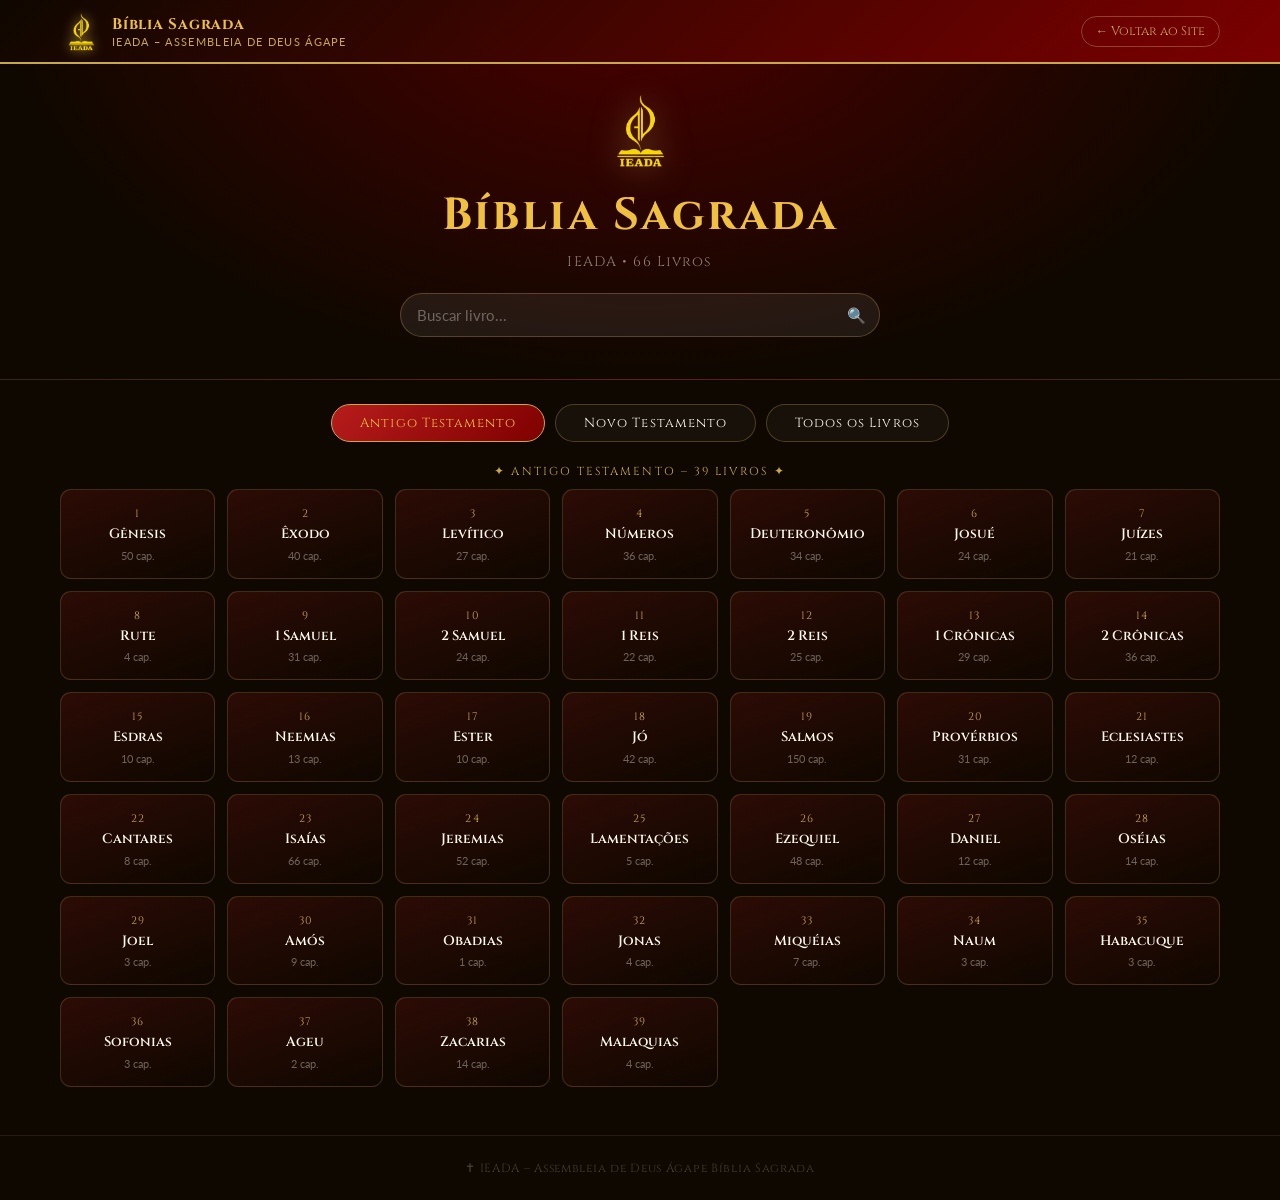
==== commit f5379826: "Add files via upload" ====
--- a/biblia.html
+++ b/biblia.html
@@ -120,7 +120,7 @@
   <div class="hi">
     <a href="index.html" class="hl">
       <img src="logo.png" alt="IEADA"/>
-      <div><span class="hl-t">Bíblia Sagrada</span><span class="hl-s">IEADA – Assembleia de Deus</span></div>
+      <div><span class="hl-t">Bíblia Sagrada</span><span class="hl-s">IEADA – Assembleia de Deus Ágape</span></div>
     </a>
     <a href="index.html" class="hb">← Voltar ao Site</a>
   </div>
@@ -130,7 +130,7 @@
   <div class="hero">
     <img src="logo.png" alt="Logo IEADA"/>
     <h1>Bíblia Sagrada</h1>
-    <p>Almeida Revista e Corrigida • 66 Livros</p>
+    <p>IEADA • 66 Livros</p>
     <div class="sw">
       <input type="text" id="si" placeholder="Buscar livro..." autocomplete="off" oninput="filterBooks()"/>
       <span class="si">🔍</span>
@@ -168,7 +168,7 @@
   </div>
 </div>
 
-<div class="ft">✝ IEADA - Assembleia de Deus Ágape Bíblia Sagrada</div>
+<div class="ft">✝ IEADA – Assembleia de Deus Ágape Bíblia Sagrada </div>
 
 <script>
 // ── Book list (metadata only, no text) ────────────────────────────────────
@@ -385,4 +385,4 @@
 }
 </script>
 </body>
-</html>
+</html>
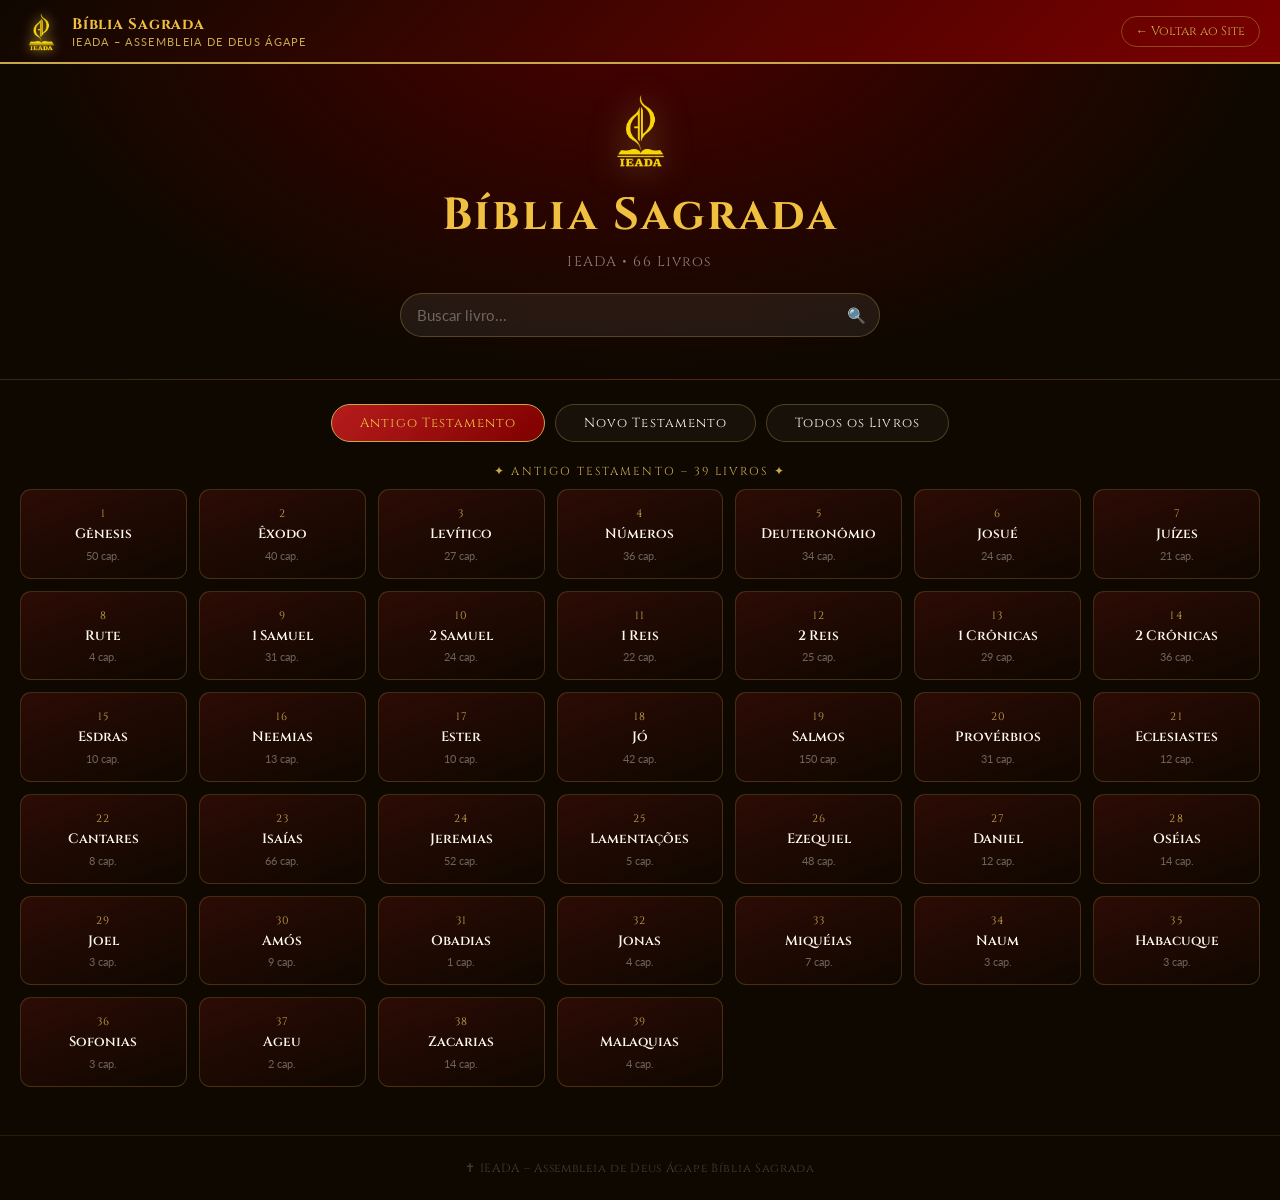
==== commit ccf26061: "Add files via upload" ====
--- a/biblia.html
+++ b/biblia.html
@@ -21,6 +21,7 @@
 .hl-s{font-size:.68rem;color:var(--gold);letter-spacing:.12em;text-transform:uppercase;display:block}
 .hb{font-family:'Cinzel',serif;font-size:.78rem;color:var(--gold);text-decoration:none;border:1px solid rgba(201,168,76,.4);padding:6px 14px;border-radius:20px;transition:background .2s}
 .hb:hover{background:rgba(201,168,76,.12)}
+#hb-back{display:none;background:none;cursor:pointer}
 
 /* HERO */
 .hero{padding:90px 20px 42px;text-align:center;background:radial-gradient(ellipse at 50% 0%,#4a0000,var(--dark) 70%);border-bottom:1px solid rgba(201,168,76,.2)}
@@ -49,8 +50,10 @@
 .bch{font-size:.7rem;color:rgba(253,248,238,.38);margin-top:5px}
 
 /* CHAPTER VIEW */
-#cv{display:none;padding:76px 20px 40px;min-height:100vh}
-.cvi{max-width:740px;margin:0 auto}
+body.cv-open #hdr{display:none}
+#cv{display:none;padding:20px 20px 40px;min-height:100vh}
+.cvi{max-width:800px;margin:0 auto}
+
 .cbr{display:flex;align-items:center;gap:7px;margin-bottom:18px;font-size:.78rem;color:rgba(253,248,238,.45);font-family:'Cinzel',serif;flex-wrap:wrap}
 .cbr span{color:var(--gold);cursor:pointer}.cbr span:hover{text-decoration:underline}
 .cvt{font-family:'Cinzel',serif;font-size:clamp(1.3rem,4vw,2rem);color:var(--gold-lt);margin-bottom:5px;text-align:center}
@@ -63,24 +66,59 @@
 .fcb:hover{background:rgba(201,168,76,.18)}.fcs{font-family:'Cinzel',serif;font-size:.78rem;color:var(--gold);min-width:34px;text-align:center}
 
 /* Chapter nav */
-.cn{display:flex;flex-wrap:wrap;gap:7px;justify-content:center;margin-bottom:28px;padding:14px;background:rgba(0,0,0,.22);border-radius:10px;border:1px solid rgba(201,168,76,.12)}
+.cn{display:flex;flex-wrap:wrap;gap:7px;justify-content:center;margin-bottom:52px;padding:14px;background:rgba(0,0,0,.22);border-radius:10px;border:1px solid rgba(201,168,76,.12)}
 .cb{width:36px;height:36px;border-radius:7px;border:1px solid rgba(201,168,76,.22);background:rgba(255,255,255,.04);color:var(--cream);font-size:.78rem;cursor:pointer;font-family:'Cinzel',serif;transition:all .2s;display:flex;align-items:center;justify-content:center}
 .cb:hover{background:rgba(201,168,76,.18);border-color:var(--gold)}.cb.active{background:linear-gradient(135deg,var(--red),var(--red-d));border-color:var(--gold);color:var(--gold-lt)}
 
 /* Verses */
-.vc .vb{display:flex;gap:14px;padding:16px 8px;border-bottom:1px solid rgba(201,168,76,.07);transition:background .2s,padding .2s;border-radius:7px;cursor:pointer}
-.vb:hover{background:rgba(201,168,76,.05);padding-left:12px}
-.vb.hl{background:rgba(201,168,76,.1);border-left:3px solid var(--gold);padding-left:14px}
-.vn{font-family:'Cinzel',serif;font-size:.75rem;color:var(--gold);min-width:26px;padding-top:3px;font-weight:600;flex-shrink:0;letter-spacing:.04em}
-.vt{font-size:18px;line-height:1.9;color:var(--cream);letter-spacing:.01em}
-
+/* Verses */
+.vc .vb{
+  display:flex;
+  gap:14px;
+  padding:16px 8px;
+  border-bottom:1px solid rgba(201,168,76,.07);
+  transition:background .2s,padding .2s;
+  border-radius:7px;
+  cursor:pointer
+}
+
+.vb:hover{
+  background:rgba(201,168,76,.05);
+  padding-left:12px
+}
+
+.vb.hl{
+  background:rgba(201,168,76,.1);
+  border-left:3px solid var(--gold);
+  padding-left:14px
+}
+
+.vn{
+  font-family:'Cinzel',serif;
+  font-size:.95rem;
+  color:var(--gold);
+  min-width:32px;
+  padding-top:3px;
+  font-weight:600;
+  flex-shrink:0;
+  letter-spacing:.04em
+}
+
+.vt{
+  font-size:22px;
+  line-height:2;
+  color:#fff;
+  letter-spacing:.02em;
+  font-weight:500;
+  text-align:center
+}
 /* Loading */
 .lv{text-align:center;padding:52px 20px;color:var(--gold);font-family:'Cinzel',serif;font-size:.95rem;letter-spacing:.1em}
 .lv .sp{display:block;font-size:1.6rem;margin-bottom:10px;animation:spin 1s linear infinite}
 @keyframes spin{to{transform:rotate(360deg)}}
 
 /* Arrows */
-.ca{display:flex;justify-content:space-between;align-items:center;margin-top:32px;padding-top:20px;border-top:1px solid rgba(201,168,76,.13)}
+.ca{display:flex;justify-content:space-between;align-items:center;margin-top:32px;padding-top:20px;border-top:1px solid rgba(201,168,76,.13);flex-wrap:wrap;gap:12px}
 .ab{display:flex;align-items:center;gap:7px;padding:9px 18px;border-radius:7px;border:1px solid rgba(201,168,76,.28);background:rgba(183,28,28,.22);color:var(--gold-lt);font-family:'Cinzel',serif;font-size:.78rem;cursor:pointer;transition:all .22s;letter-spacing:.06em}
 .ab:hover{background:rgba(183,28,28,.45);border-color:var(--gold)}.ab:disabled{opacity:.22;cursor:default}
 .ac{font-family:'Cinzel',serif;font-size:.78rem;color:var(--gold);letter-spacing:.08em}
@@ -102,12 +140,56 @@
 
 @media(max-width:580px){
   .bg{grid-template-columns:repeat(auto-fill,minmax(116px,1fr));gap:9px}
-  .vt{font-size:16px!important}
+  .vt{font-size:18px}
   .cb{width:32px;height:32px;font-size:.72rem}
 }
+
+/* CAROUSEL */
+.carousel-wrap{position:relative;overflow:hidden;cursor:pointer}
+.carousel-wrap:active{opacity:.88;transition:opacity .1s}
+.car-slide{display:none;flex-direction:column;align-items:center;justify-content:center;padding:36px 20px 20px;text-align:center;animation:cFadeIn .32s ease}
+.car-slide.active{display:flex}
+@keyframes cFadeIn{from{opacity:0;transform:translateY(12px)}to{opacity:1;transform:translateY(0)}}
+.car-card{background:linear-gradient(160deg,rgba(255,255,255,.055),rgba(140,0,0,.12));border:1px solid rgba(201,168,76,.18);border-top:3px solid rgba(201,168,76,.6);border-radius:18px;padding:30px 26px 24px;max-width:640px;width:100%;box-shadow:0 6px 32px rgba(0,0,0,.45),inset 0 1px 0 rgba(255,255,255,.05)}
+.car-vn{font-family:'Cinzel',serif;font-size:1rem;color:var(--gold-lt);font-weight:700;letter-spacing:.2em;margin-bottom:22px;text-transform:uppercase;text-shadow:0 0 14px rgba(201,168,76,.6);display:flex;align-items:center;gap:10px}
+.car-vn::before,.car-vn::after{content:'';display:block;height:1px;width:28px;background:linear-gradient(to right,transparent,rgba(201,168,76,.7));flex-shrink:0}
+.car-vn::after{transform:scaleX(-1)}
+.car-vt{font-size:1.4rem;line-height:2.1;color:#fff;letter-spacing:.025em;font-weight:500;text-shadow:0 1px 6px rgba(0,0,0,.5)}
+.car-progress{height:2px;background:rgba(201,168,76,.14);border-radius:2px;margin:22px 0 0;overflow:hidden}
+.car-pfill{height:100%;background:linear-gradient(to right,var(--red),var(--gold));border-radius:2px;transition:width .28s ease}
+.car-nav{display:flex;align-items:center;justify-content:center;gap:28px;padding:22px 0 6px}
+.car-btn{width:50px;height:50px;border-radius:50%;border:1px solid rgba(201,168,76,.35);background:rgba(183,28,28,.22);color:var(--gold-lt);font-size:1.3rem;cursor:pointer;transition:all .22s;display:flex;align-items:center;justify-content:center;line-height:1;flex-shrink:0}
+.car-btn:hover:not(:disabled){background:rgba(183,28,28,.55);border-color:var(--gold);transform:scale(1.1)}
+.car-btn:disabled{opacity:.22;cursor:default}
+.car-counter{font-family:'Cinzel',serif;font-size:.82rem;color:var(--gold);letter-spacing:.1em;min-width:80px;text-align:center}
+@media(max-width:580px){
+  .car-slide{padding:24px 12px 12px}
+  .car-btn{width:44px;height:44px;font-size:1.1rem}
+  .vv-btn{width:40px;height:40px;font-size:.8rem}
+  .vp-grid{gap:7px;padding:12px}
+  .ca{gap:8px}
+  .ab{padding:8px 12px;font-size:.74rem}
+}
+
+/* Verse picker */
+.vp-wrap{margin-top:18px;border-top:1px solid rgba(201,168,76,.1);padding-top:14px}
+.vp-toggle{width:100%;padding:9px 18px;border-radius:28px;border:1px solid rgba(201,168,76,.25);background:rgba(255,255,255,.04);color:var(--gold);font-family:'Cinzel',serif;font-size:.78rem;cursor:pointer;transition:all .22s;letter-spacing:.08em}
+.vp-toggle:hover{background:rgba(201,168,76,.1);border-color:var(--gold)}
+.vp-grid{display:none;flex-wrap:wrap;gap:6px;justify-content:center;margin-top:12px;padding:14px;background:rgba(0,0,0,.22);border-radius:10px;border:1px solid rgba(201,168,76,.1)}
+.vp-grid.open{display:flex}
+.vv-btn{width:36px;height:36px;border-radius:7px;border:1px solid rgba(201,168,76,.22);background:rgba(255,255,255,.04);color:var(--cream);font-size:.75rem;cursor:pointer;font-family:'Cinzel',serif;transition:all .2s;display:flex;align-items:center;justify-content:center}
+.vv-btn:hover{background:rgba(201,168,76,.18);border-color:var(--gold)}
+.vv-btn.active{background:linear-gradient(135deg,var(--red),var(--red-d));border-color:var(--gold);color:var(--gold-lt)}
+.ca-back{width:100%;display:flex;justify-content:center;padding-top:6px}
 </style>
+  <link rel="stylesheet" href="datashow.css">
+  <link rel="stylesheet" href="desktop.css">
+  <link rel="manifest" href="manifest.webmanifest">
+  <link rel="apple-touch-icon" sizes="180x180" href="icons/app-apple-180.png">
+  <meta name="apple-mobile-web-app-title" content="IEADA Ágape">
+  <meta name="theme-color" content="#190d0a">
 </head>
-<body>
+<body class="site-reader">
 
 <!-- Initial loading overlay -->
 <div id="init-load">
@@ -122,7 +204,8 @@
       <img src="logo.png" alt="IEADA"/>
       <div><span class="hl-t">Bíblia Sagrada</span><span class="hl-s">IEADA – Assembleia de Deus Ágape</span></div>
     </a>
-    <a href="index.html" class="hb">← Voltar ao Site</a>
+    <a href="index.html" class="hb" id="hb-site">← Voltar ao Site</a>
+    <button class="hb" id="hb-back" onclick="goBack()">← Livros</button>
   </div>
 </header>
 
@@ -244,6 +327,7 @@
 // ── State ─────────────────────────────────────────────────────────────────
 let BD = null;       // loaded from bible.json
 let curB = null, curC = 1, fs = 18, curT = "at";
+let carIdx = 0, carSlides = [];
 
 // ── Bible data (embedded – works offline / file://) ──────────────────────
 BD = {"GN":{"nome":"Gênesis","abrev":"gn","t":"at","cap":50,"c":{"1":["No princípio criou Deus o céu e a terra.","E a terra era sem forma e vazia; e havia trevas sobre a face do abismo; e o Espírito de Deus se movia sobre a face das águas.","E disse Deus: Haja luz; e houve luz.","E viu Deus que era boa a luz; e fez Deus separação entre a luz e as trevas.","E Deus chamou à luz Dia; e às trevas chamou Noite. E foi a tarde e a manhã, o dia primeiro.","E disse Deus: Haja uma expansão no meio das águas, e haja separação entre águas e águas.","E fez Deus a expansão, e fez separação entre as águas que estavam debaixo da expansão e as águas que estavam sobre a expansão; e assim foi.","E chamou Deus à expansão Céus, e foi a tarde e a manhã, o dia segundo.","E disse Deus: Ajuntem-se as águas debaixo dos céus num lugar; e apareça a porção seca; e assim foi.","E chamou Deus à porção seca Terra; e ao ajuntamento das águas chamou Mares; e viu Deus que era bom.","E disse Deus: Produza a terra erva verde, erva que dê semente, árvore frutífera que dê fruto segundo a sua espécie, cuja semente está nela sobre a terra; e assim foi.","E a terra produziu erva, erva dando semente conforme a sua espécie, e a árvore frutífera, cuja semente está nela conforme a sua espécie; e viu Deus que era bom.","E foi a tarde e a manhã, o dia terceiro.","E disse Deus: Haja luminares na expansão dos céus, para haver separação entre o dia e a noite; e sejam eles para sinais e para tempos determinados e para dias e anos.","E sejam para luminares na expansão dos céus, para iluminar a terra; e assim foi.","E fez Deus os dois grandes luminares: o luminar maior para governar o dia, e o luminar menor para governar a noite; e fez as estrelas.","E Deus os pôs na expansão dos céus para iluminar a terra,","E para governar o dia e a noite, e para fazer separação entre a luz e as trevas; e viu Deus que era bom.","E foi a tarde e a manhã, o dia quarto.","E disse Deus: Produzam as águas abundantemente répteis de alma vivente; e voem as aves sobre a face da expansão dos céus.","E Deus criou as grandes baleias, e todo o réptil de alma vivente que as águas abundantemente produziram conforme as suas espécies; e toda a ave de asas conforme a sua espécie; e viu Deus que era bom.","E Deus os abençoou, dizendo: Frutificai e multiplicai-vos, e enchei as águas nos mares; e as aves se multipliquem na terra.","E foi a tarde e a manhã, o dia quinto.","E disse Deus: Produza a terra alma vivente conforme a sua espécie; gado, e répteis e feras da terra conforme a sua espécie; e assim foi.","E fez Deus as feras da terra conforme a sua espécie, e o gado conforme a sua espécie, e todo o réptil da terra conforme a sua espécie; e viu Deus que era bom.","E disse Deus: Façamos o homem à nossa imagem, conforme a nossa semelhança; e domine sobre os peixes do mar, e sobre as aves dos céus, e sobre o gado, e sobre toda a terra, e sobre todo o réptil que se move sobre a terra.","E criou Deus o homem à sua imagem; à imagem de Deus o criou; homem e mulher os criou.","E Deus os abençoou, e Deus lhes disse: Frutificai e multiplicai-vos, e enchei a terra, e sujeitai-a; e dominai sobre os peixes do mar e sobre as aves dos céus, e sobre todo o animal que se move sobre a terra.","E disse Deus: Eis que vos tenho dado toda a erva que dê semente, que está sobre a face de toda a terra; e toda a árvore, em que há fruto que dê semente, ser-vos-á para mantimento.","E a todo o animal da terra, e a toda a ave dos céus, e a todo o réptil da terra, em que há alma vivente, toda a erva verde será para mantimento; e assim foi.","E viu Deus tudo quanto tinha feito, e eis que era muito bom; e foi a tarde e a manhã, o dia sexto."],"2":["Assim os céus, a terra e todo o seu exército foram acabados.","E havendo Deus acabado no dia sétimo a obra que fizera, descansou no sétimo dia de toda a sua obra, que tinha feito.","E abençoou Deus o dia sétimo, e o santificou; porque nele descansou de toda a sua obra que Deus criara e fizera.","Estas são as origens dos céus e da terra, quando foram criados; no dia em que o Senhor Deus fez a terra e os céus,","E toda a planta do campo que ainda não estava na terra, e toda a erva do campo que ainda não brotava; porque ainda o Senhor Deus não tinha feito chover sobre a terra, e não havia homem para lavrar a terra.","Um vapor, porém, subia da terra, e regava toda a face da terra.","E formou o Senhor Deus o homem do pó da terra, e soprou em suas narinas o fôlego da vida; e o homem foi feito alma vivente.","E plantou o Senhor Deus um jardim no Éden, do lado oriental; e pôs ali o homem que tinha formado.","E o Senhor Deus fez brotar da terra toda a árvore agradável à vista, e boa para comida; e a árvore da vida no meio do jardim, e a árvore do conhecimento do bem e do mal.","E saía um rio do Éden para regar o jardim; e dali se dividia e se tornava em quatro braços.","O nome do primeiro é Pisom; este é o que rodeia toda a terra de Havilá, onde há ouro.","E o ouro dessa terra é bom; ali há o bdélio, e a pedra sardônica.","E o nome do segundo rio é Giom; este é o que rodeia toda a terra de Cuxe.","E o nome do terceiro rio é Tigre; este é o que vai para o lado oriental da Assíria; e o quarto rio é o Eufrates.","E tomou o Senhor Deus o homem, e o pôs no jardim do Éden para o lavrar e o guardar.","E ordenou o Senhor Deus ao homem, dizendo: De toda a árvore do jardim comerás livremente,","Mas da árvore do conhecimento do bem e do mal, dela não comerás; porque no dia em que dela comeres, certamente morrerás.","E disse o Senhor Deus: Não é bom que o homem esteja só; far-lhe-ei uma ajudadora idônea para ele.","Havendo, pois, o Senhor Deus formado da terra todo o animal do campo, e toda a ave dos céus, os trouxe a Adão, para este ver como lhes chamaria; e tudo o que Adão chamou a toda a alma vivente, isso foi o seu nome.","E Adão pôs os nomes a todo o gado, e às aves dos céus, e a todo o animal do campo; mas para o homem não se achava ajudadora idônea.","Então o Senhor Deus fez cair um sono pesado sobre Adão, e este adormeceu; e tomou uma das suas costelas, e cerrou a carne em seu lugar;","E da costela que o Senhor Deus tomou do homem, formou uma mulher, e trouxe-a a Adão.","E disse Adão: Esta é agora osso dos meus ossos, e carne da minha carne; esta será chamada mulher, porquanto do homem foi tomada.","Portanto deixará o homem o seu pai e a sua mãe, e apegar-se-á à sua mulher, e serão ambos uma carne.","E ambos estavam nus, o homem e a sua mulher; e não se envergonhavam."],"3":["Ora, a serpente era mais astuta que todas as alimárias do campo que o SENHOR Deus tinha feito. E esta disse à mulher: É assim que Deus disse: Não comereis de toda a árvore do jardim?","E disse a mulher à serpente: Do fruto das árvores do jardim comeremos,","Mas do fruto da árvore que está no meio do jardim, disse Deus: Não comereis dele, nem nele tocareis para que não morrais.","Então a serpente disse à mulher: Certamente não morrereis.","Porque Deus sabe que no dia em que dele comerdes se abrirão os vossos olhos, e sereis como Deus, sabendo o bem e o mal.","E viu a mulher que aquela árvore era boa para se comer, e agradável aos olhos, e árvore desejável para dar entendimento; tomou do seu fruto, e comeu, e deu também a seu marido, e ele comeu com ela.","Então foram abertos os olhos de ambos, e conheceram que estavam nus; e coseram folhas de figueira, e fizeram para si aventais.","E ouviram a voz do Senhor Deus, que passeava no jardim pela viração do dia; e esconderam-se Adão e sua mulher da presença do Senhor Deus, entre as árvores do jardim.","E chamou o Senhor Deus a Adão, e disse-lhe: Onde estás?","E ele disse: Ouvi a tua voz soar no jardim, e temi, porque estava nu, e escondi-me.","E Deus disse: Quem te mostrou que estavas nu? Comeste tu da árvore de que te ordenei que não comesses?","Então disse Adão: A mulher que me deste por companheira, ela me deu da árvore, e comi.","E disse o Senhor Deus à mulher: Por que fizeste isto? E disse a mulher: A serpente me enganou, e eu comi.","Então o Senhor Deus disse à serpente: Porquanto fizeste isto, maldita serás mais que toda a fera, e mais que todos os animais do campo; sobre o teu ventre andarás, e pó comerás todos os dias da tua vida.","E porei inimizade entre ti e a mulher, e entre a tua semente e a sua semente; esta te ferirá a cabeça, e tu lhe ferirás o calcanhar.","E à mulher disse: Multiplicarei grandemente a tua dor, e a tua conceição; com dor darás à luz filhos; e o teu desejo será para o teu marido, e ele te dominará.","E a Adão disse: Porquanto deste ouvidos à voz de tua mulher, e comeste da árvore de que te ordenei, dizendo: Não comerás dela, maldita é a terra por causa de ti; com dor comerás dela todos os dias da tua vida.","Espinhos, e cardos também, te produzirá; e comerás a erva do campo.","No suor do teu rosto comerás o teu pão, até que te tornes à terra; porque dela foste tomado; porquanto és pó e em pó te tornarás.","E chamou Adão o nome de sua mulher Eva; porquanto era a mãe de todos os viventes.","E fez o Senhor Deus a Adão e à sua mulher túnicas de peles, e os vestiu.","Então disse o Senhor Deus: Eis que o homem é como um de nós, sabendo o bem e o mal; ora, para que não estenda a sua mão, e tome também da árvore da vida, e coma e viva eternamente,","O Senhor Deus, pois, o lançou fora do jardim do Éden, para lavrar a terra de que fora tomado.","E havendo lançado fora o homem, pôs querubins ao oriente do jardim do Éden, e uma espada inflamada que andava ao redor, para guardar o caminho da árvore da vida."],"4":["E conheceu Adão a Eva, sua mulher, e ela concebeu e deu à luz a Caim, e disse: Alcancei do SENHOR um homem.","E deu à luz mais a seu irmão Abel; e Abel foi pastor de ovelhas, e Caim foi lavrador da terra.","E aconteceu ao cabo de dias que Caim trouxe do fruto da terra uma oferta ao Senhor.","E Abel também trouxe dos primogênitos das suas ovelhas, e da sua gordura; e atentou o Senhor para Abel e para a sua oferta.","Mas para Caim e para a sua oferta não atentou. E irou-se Caim fortemente, e descaiu-lhe o semblante.","E o Senhor disse a Caim: Por que te iraste? E por que descaiu o teu semblante?","Se bem fizeres, não é certo que serás aceito? E se não fizeres bem, o pecado jaz à porta, e sobre ti será o seu desejo, mas sobre ele deves dominar.","E falou Caim com o seu irmão Abel; e sucedeu que, estando eles no campo, se levantou Caim contra o seu irmão Abel, e o matou.","E disse o Senhor a Caim: Onde está Abel, teu irmão? E ele disse: Não sei; sou eu guardador do meu irmão?","E disse Deus: Que fizeste? A voz do sangue do teu irmão clama a mim desde a terra.","E agora maldito és tu desde a terra, que abriu a sua boca para receber da tua mão o sangue do teu irmão.","Quando lavrares a terra, não te dará mais a sua força; fugitivo e vagabundo serás na terra.","Então disse Caim ao Senhor: É maior a minha maldade que a que possa ser perdoada.","Eis que hoje me lanças da face da terra, e da tua face me esconderei; e serei fugitivo e vagabundo na terra, e será que todo aquele que me achar, me matará.","O Senhor, porém, disse-lhe: Portanto qualquer que matar a Caim, sete vezes será castigado. E pôs o Senhor um sinal em Caim, para que o não ferisse qualquer que o achasse.","E saiu Caim de diante da face do Senhor, e habitou na terra de Node, do lado oriental do Éden.","E conheceu Caim a sua mulher, e ela concebeu, e deu à luz a Enoque; e ele edificou uma cidade, e chamou o nome da cidade conforme o nome de seu filho Enoque;","E a Enoque nasceu Irade, e Irade gerou a Meujael, e Meujael gerou a Metusael e Metusael gerou a Lameque.","E tomou Lameque para si duas mulheres; o nome de uma era Ada, e o nome da outra, Zilá.","E Ada deu à luz a Jabal; este foi o pai dos que habitam em tendas e têm gado.","E o nome do seu irmão era Jubal; este foi o pai de todos os que tocam harpa e órgão.","E Zilá também deu à luz a Tubalcaim, mestre de toda a obra de cobre e ferro; e a irmã de Tubalcaim foi Noema.","E disse Lameque a suas mulheres Ada e Zilá: Ouvi a minha voz; vós, mulheres de Lameque, escutai as minhas palavras; porque eu matei um homem por me ferir, e um jovem por me pisar.","Porque sete vezes Caim será castigado; mas Lameque setenta vezes sete.","E tornou Adão a conhecer a sua mulher; e ela deu à luz um filho, e chamou o seu nome Sete; porque, disse ela, Deus me deu outro filho em lugar de Abel; porquanto Caim o matou.","E a Sete também nasceu um filho; e chamou o seu nome Enos; então se começou a invocar o nome do Senhor."],"5":["Este é o livro das gerações de Adão. No dia em que Deus criou o homem, à semelhança de Deus o fez.","Homem e mulher os criou; e os abençoou e chamou o seu nome Adão, no dia em que foram criados.","E Adão viveu cento e trinta anos, e gerou um filho à sua semelhança, conforme a sua imagem, e pôs-lhe o nome de Sete.","E foram os dias de Adão, depois que gerou a Sete, oitocentos anos, e gerou filhos e filhas.","E foram todos os dias que Adão viveu, novecentos e trinta anos, e morreu.","E viveu Sete cento e cinco anos, e gerou a Enos.","E viveu Sete, depois que gerou a Enos, oitocentos e sete anos, e gerou filhos e filhas.","E foram todos os dias de Sete novecentos e doze anos, e morreu.","E viveu Enos noventa anos, e gerou a Cainã.","E viveu Enos, depois que gerou a Cainã, oitocentos e quinze anos, e gerou filhos e filhas.","E foram todos os dias de Enos novecentos e cinco anos, e morreu.","E viveu Cainã setenta anos, e gerou a Maalaleel.","E viveu Cainã, depois que gerou a Maalaleel, oitocentos e quarenta anos, e gerou filhos e filhas.","E foram todos os dias de Cainã novecentos e dez anos, e morreu.","E viveu Maalaleel sessenta e cinco anos, e gerou a Jerede.","E viveu Maalaleel, depois que gerou a Jerede, oitocentos e trinta anos, e gerou filhos e filhas.","E foram todos os dias de Maalaleel oitocentos e noventa e cinco anos, e morreu.","E viveu Jerede cento e sessenta e dois anos, e gerou a Enoque.","E viveu Jerede, depois que gerou a Enoque, oitocentos anos, e gerou filhos e filhas.","E foram todos os dias de Jerede novecentos e sessenta e dois anos, e morreu.","E viveu Enoque sessenta e cinco anos, e gerou a Matusalém.","E andou Enoque com Deus, depois que gerou a Matusalém, trezentos anos, e gerou filhos e filhas.","E foram todos os dias de Enoque trezentos e sessenta e cinco anos.","E andou Enoque com Deus; e não apareceu mais, porquanto Deus para si o tomou.","E viveu Matusalém cento e oitenta e sete anos, e gerou a Lameque.","E viveu Matusalém, depois que gerou a Lameque, setecentos e oitenta e dois anos, e gerou filhos e filhas.","E foram todos os dias de Matusalém novecentos e sessenta e nove anos, e morreu.","E viveu Lameque cento e oitenta e dois anos, e gerou um filho,","A quem chamou Noé, dizendo: Este nos consolará acerca de nossas obras e do trabalho de nossas mãos, por causa da terra que o Senhor amaldiçoou.","E viveu Lameque, depois que gerou a Noé, quinhentos e noventa e cinco anos, e gerou filhos e filhas.","E foram todos os dias de Lameque setecentos e setenta e sete anos, e morreu.","E era Noé da idade de quinhentos anos, e gerou Noé a Sem, Cão e Jafé."],"6":["E aconteceu que, como os homens começaram a multiplicar-se sobre a face da terra, e lhes nasceram filhas,","Viram os filhos de Deus que as filhas dos homens eram formosas; e tomaram para si mulheres de todas as que escolheram.","Então disse o Senhor: Não contenderá o meu Espírito para sempre com o homem; porque ele também é carne; porém os seus dias serão cento e vinte anos.","Havia naqueles dias gigantes na terra; e também depois, quando os filhos de Deus entraram às filhas dos homens e delas geraram filhos; estes eram os valentes que houve na antiguidade, os homens de fama.","E viu o Senhor que a maldade do homem se multiplicara sobre a terra e que toda a imaginação dos pensamentos de seu coração era só má continuamente.","Então arrependeu-se o Senhor de haver feito o homem sobre a terra e pesou-lhe em seu coração.","E disse o Senhor: Destruirei o homem que criei de sobre a face da terra, desde o homem até ao animal, até ao réptil, e até à ave dos céus; porque me arrependo de os haver feito.","Noé, porém, achou graça aos olhos do Senhor.","Estas são as gerações de Noé. Noé era homem justo e perfeito em suas gerações; Noé andava com Deus.","E gerou Noé três filhos: Sem, Cão e Jafé.","A terra, porém, estava corrompida diante da face de Deus; e encheu-se a terra de violência.","E viu Deus a terra, e eis que estava corrompida; porque toda a carne havia corrompido o seu caminho sobre a terra.","Então disse Deus a Noé: O fim de toda a carne é vindo perante a minha face; porque a terra está cheia de violência; e eis que os desfarei com a terra.","Faze para ti uma arca da madeira de gofer; farás compartimentos na arca e a betumarás por dentro e por fora com betume.","E desta maneira a farás: De trezentos côvados o comprimento da arca, e de cinqüenta côvados a sua largura, e de trinta côvados a sua altura.","Farás na arca uma janela, e de um côvado a acabarás em cima; e a porta da arca porás ao seu lado; far-lhe-ás andares, baixo, segundo e terceiro.","Porque eis que eu trago um dilúvio de águas sobre a terra, para desfazer toda a carne em que há espírito de vida debaixo dos céus; tudo o que há na terra expirará.","Mas contigo estabelecerei a minha aliança; e entrarás na arca, tu e os teus filhos, tua mulher e as mulheres de teus filhos contigo.","E de tudo o que vive, de toda a carne, dois de cada espécie, farás entrar na arca, para os conservar vivos contigo; macho e fêmea serão.","Das aves conforme a sua espécie, e dos animais conforme a sua espécie, de todo o réptil da terra conforme a sua espécie, dois de cada espécie virão a ti, para os conservar em vida.","E leva contigo de toda a comida que se come e ajunta-a para ti; e te será para mantimento, a ti e a eles.","Assim fez Noé; conforme a tudo o que Deus lhe mandou, assim o fez."],"7":["Depois disse o SENHOR a Noé: Entra tu e toda a tua casa na arca, porque tenho visto que és justo diante de mim nesta geração.","De todos os animais limpos tomarás para ti sete e sete, o macho e sua fêmea; mas dos animais que não são limpos, dois, o macho e sua fêmea.","Também das aves dos céus sete e sete, macho e fêmea, para conservar em vida sua espécie sobre a face de toda a terra.","Porque, passados ainda sete dias, farei chover sobre a terra quarenta dias e quarenta noites; e desfarei de sobre a face da terra toda a substância que fiz.","E fez Noé conforme a tudo o que o Senhor lhe ordenara.","E era Noé da idade de seiscentos anos, quando o dilúvio das águas veio sobre a terra.","Noé entrou na arca, e com ele seus filhos, sua mulher e as mulheres de seus filhos, por causa das águas do dilúvio.","Dos animais limpos e dos animais que não são limpos, e das aves, e de todo o réptil sobre a terra,","Entraram de dois em dois para junto de Noé na arca, macho e fêmea, como Deus ordenara a Noé.","E aconteceu que passados sete dias, vieram sobre a terra as águas do dilúvio.","No ano seiscentos da vida de Noé, no mês segundo, aos dezessete dias do mês, naquele mesmo dia se romperam todas as fontes do grande abismo, e as janelas dos céus se abriram,","E houve chuva sobre a terra quarenta dias e quarenta noites.","E no mesmo dia entraram na arca Noé, seus filhos Sem, Cão e Jafé, sua mulher e as mulheres de seus filhos.","Eles, e todo o animal conforme a sua espécie, e todo o gado conforme a sua espécie, e todo o réptil que se arrasta sobre a terra conforme a sua espécie, e toda a ave conforme a sua espécie, pássaros de toda qualidade.","E de toda a carne, em que havia espírito de vida, entraram de dois em dois para junto de Noé na arca.","E os que entraram eram macho e fêmea de toda a carne, como Deus lhe tinha ordenado; e o Senhor o fechou dentro.","E durou o dilúvio quarenta dias sobre a terra, e cresceram as águas e levantaram a arca, e ela se elevou sobre a terra.","E prevaleceram as águas e cresceram grandemente sobre a terra; e a arca andava sobre as águas.","E as águas prevaleceram excessivamente sobre a terra; e todos os altos montes que havia debaixo de todo o céu, foram cobertos.","Quinze côvados acima prevaleceram as águas; e os montes foram cobertos.","E expirou toda a carne que se movia sobre a terra, tanto de ave como de gado e de feras, e de todo o réptil que se arrasta sobre a terra, e todo o homem.","Tudo o que tinha fôlego de espírito de vida em suas narinas, tudo o que havia em terra seca, morreu.","Assim foi destruído todo o ser vivente que havia sobre a face da terra, desde o homem até ao animal, até ao réptil, e até à ave dos céus; e foram extintos da terra; e ficou somente Noé, e os que com ele estavam na arca.","E prevaleceram as águas sobre a terra cento e cinqüenta dias."],"8":["E lembrou-se Deus de Noé, e de todos os seres viventes, e de todo o gado que estavam com ele na arca; e Deus fez passar um vento sobre a terra, e aquietaram-se as águas.","Cerraram-se também as fontes do abismo e as janelas dos céus, e a chuva dos céus deteve-se.","E as águas iam-se escoando continuamente de sobre a terra, e ao fim de cento e cinqüenta dias minguaram.","E a arca repousou no sétimo mês, no dia dezessete do mês, sobre os montes de Ararate.","E foram as águas indo e minguando até ao décimo mês; no décimo mês, no primeiro dia do mês, apareceram os cumes dos montes.","E aconteceu que ao cabo de quarenta dias, abriu Noé a janela da arca que tinha feito.","E soltou um corvo, que saiu, indo e voltando, até que as águas se secaram de sobre a terra.","Depois soltou uma pomba, para ver se as águas tinham minguado de sobre a face da terra.","A pomba, porém, não achou repouso para a planta do seu pé, e voltou a ele para a arca; porque as águas estavam sobre a face de toda a terra; e ele estendeu a sua mão, e tomou-a, e recolheu-a consigo na arca.","E esperou ainda outros sete dias, e tornou a enviar a pomba fora da arca.","E a pomba voltou a ele à tarde; e eis, arrancada, uma folha de oliveira no seu bico; e conheceu Noé que as águas tinham minguado de sobre a terra.","Então esperou ainda outros sete dias, e enviou fora a pomba; mas não tornou mais a ele.","E aconteceu que no ano seiscentos e um, no mês primeiro, no primeiro dia do mês, as águas se secaram de sobre a terra. Então Noé tirou a cobertura da arca, e olhou, e eis que a face da terra estava enxuta.","E no segundo mês, aos vinte e sete dias do mês, a terra estava seca.","Então falou Deus a Noé dizendo:","Sai da arca, tu com tua mulher, e teus filhos e as mulheres de teus filhos.","Todo o animal que está contigo, de toda a carne, de ave, e de gado, e de todo o réptil que se arrasta sobre a terra, traze fora contigo; e povoem abundantemente a terra e frutifiquem, e se multipliquem sobre a terra.","Então saiu Noé, e seus filhos, e sua mulher, e as mulheres de seus filhos com ele.","Todo o animal, todo o réptil, e toda a ave, e tudo o que se move sobre a terra, conforme as suas famílias, saiu para fora da arca.","E edificou Noé um altar ao Senhor; e tomou de todo o animal limpo e de toda a ave limpa, e ofereceu holocausto sobre o altar.","E o Senhor sentiu o suave cheiro, e o Senhor disse em seu coração: Não tornarei mais a amaldiçoar a terra por causa do homem; porque a imaginação do coração do homem é má desde a sua meninice, nem tornarei mais a ferir todo o vivente, como fiz.","Enquanto a terra durar, sementeira e sega, e frio e calor, e verão e inverno, e dia e noite, não cessarão."],"9":["E abençoou Deus a Noé e a seus filhos, e disse-lhes: Frutificai e multiplicai-vos e enchei a terra.","E o temor de vós e o pavor de vós virão sobre todo o animal da terra, e sobre toda a ave dos céus; tudo o que se move sobre a terra, e todos os peixes do mar, nas vossas mãos são entregues.","Tudo quanto se move, que é vivente, será para vosso mantimento; tudo vos tenho dado como a erva verde.","A carne, porém, com sua vida, isto é, com seu sangue, não comereis.","Certamente requererei o vosso sangue, o sangue das vossas vidas; da mão de todo o animal o requererei; como também da mão do homem, e da mão do irmão de cada um requererei a vida do homem.","Quem derramar o sangue do homem, pelo homem o seu sangue será derramado; porque Deus fez o homem conforme a sua imagem.","Mas vós frutificai e multiplicai-vos; povoai abundantemente a terra, e multiplicai-vos nela.","E falou Deus a Noé e a seus filhos com ele, dizendo:","E eu, eis que estabeleço a minha aliança convosco e com a vossa descendência depois de vós.","E com toda a alma vivente, que convosco está, de aves, de gado, e de todo o animal da terra convosco; com todos que saíram da arca, até todo o animal da terra.","E eu convosco estabeleço a minha aliança, que não será mais destruída toda a carne pelas águas do dilúvio, e que não haverá mais dilúvio, para destruir a terra.","E disse Deus: Este é o sinal da aliança que ponho entre mim e vós, e entre toda a alma vivente, que está convosco, por gerações eternas.","O meu arco tenho posto nas nuvens; este será por sinal da aliança entre mim e a terra.","E acontecerá que, quando eu trouxer nuvens sobre a terra, aparecerá o arco nas nuvens.","Então me lembrarei da minha aliança, que está entre mim e vós, e entre toda a alma vivente de toda a carne; e as águas não se tornarão mais em dilúvio para destruir toda a carne.","E estará o arco nas nuvens, e eu o verei, para me lembrar da aliança eterna entre Deus e toda a alma vivente de toda a carne, que está sobre a terra.","E disse Deus a Noé: Este é o sinal da aliança que tenho estabelecido entre mim e entre toda a carne, que está sobre a terra.","E os filhos de Noé, que da arca saíram, foram Sem, Cão e Jafé; e Cão é o pai de Canaã.","Estes três foram os filhos de Noé; e destes se povoou toda a terra.","E começou Noé a ser lavrador da terra, e plantou uma vinha.","E bebeu do vinho, e embebedou-se; e descobriu-se no meio de sua tenda.","E viu Cão, o pai de Canaã, a nudez do seu pai, e fê-lo saber a ambos seus irmãos no lado de fora.","Então tomaram Sem e Jafé uma capa, e puseram-na sobre ambos os seus ombros, e indo virados para trás, cobriram a nudez do seu pai, e os seus rostos estavam virados, de maneira que não viram a nudez do seu pai.","E despertou Noé do seu vinho, e soube o que seu filho menor lhe fizera.","E disse: Maldito seja Canaã; servo dos servos seja aos seus irmãos.","E disse: Bendito seja o Senhor Deus de Sem; e seja-lhe Canaã por servo.","Alargue Deus a Jafé, e habite nas tendas de Sem; e seja-lhe Canaã por servo.","E viveu Noé, depois do dilúvio, trezentos e cinqüenta anos.","E foram todos os dias de Noé novecentos e cinqüenta anos, e morreu."],"10":["Estas, pois, são as gerações dos filhos de Noé: Sem, Cão e Jafé; e nasceram-lhes filhos depois do dilúvio.","Os filhos de Jafé são: Gomer, Magogue, Madai, Javã, Tubal, Meseque e Tiras.","E os filhos de Gomer são: Asquenaz, Rifate e Togarma.","E os filhos de Javã são: Elisá, Társis, Quitim e Dodanim.","Por estes foram repartidas as ilhas dos gentios nas suas terras, cada qual segundo a sua língua, segundo as suas famílias, entre as suas nações.","E os filhos de Cão são: Cuxe, Mizraim, Pute e Canaã.","E os filhos de Cuxe são: Sebá, Havilá, Sabtá, Raamá e Sabtecá; e os filhos de Raamá: Sebá e Dedã.","E Cuxe gerou a Ninrode; este começou a ser poderoso na terra. 9","E este foi poderoso caçador diante da face do Senhor; por isso se diz: Como Ninrode, poderoso caçador diante do Senhor.","E o princípio do seu reino foi Babel, Ereque, Acade e Calné, na terra de Sinar.","Desta mesma terra saiu à Assíria e edificou a Nínive, Reobote-Ir, Calá,","E Resen, entre Nínive e Calá (esta é a grande cidade).","E Mizraim gerou a Ludim, a Anamim, a Leabim, a Naftuim,","A Patrusim e a Casluim (donde saíram os filisteus) e a Caftorim.","E Canaã gerou a Sidom, seu primogênito, e a Hete;","E ao jebuseu, ao amorreu, ao girgaseu,","E ao heveu, ao arqueu, ao sineu,","E ao arvadeu, ao zemareu, e ao hamateu, e depois se espalharam as famílias dos cananeus.","E foi o termo dos cananeus desde Sidom, indo para Gerar, até Gaza; indo para Sodoma e Gomorra, Admá e Zeboim, até Lasa.","Estes são os filhos de Cão segundo as suas famílias, segundo as suas línguas, em suas terras, em suas nações.","E a Sem nasceram filhos, e ele é o pai de todos os filhos de Éber, o irmão mais velho de Jafé.","Os filhos de Sem são: Elão, Assur, Arfaxade, Lude e Arã.","E os filhos de Arã são: Uz, Hul, Geter e Más.","E Arfaxade gerou a Selá; e Selá gerou a Éber.","E a Éber nasceram dois filhos: o nome de um foi Pelegue, porquanto em seus dias se repartiu a terra, e o nome do seu irmão foi Joctã.","E Joctã gerou a Almodá, a Selefe, a Hazarmavé, a Jerá,","A Hadorão, a Usal, a Dicla,","A Obal, a Abimael, a Sebá,","A Ofir, a Havilá e a Jobabe; todos estes foram filhos de Joctã.","E foi a sua habitação desde Messa, indo para Sefar, montanha do oriente.","Estes são os filhos de Sem segundo as suas famílias, segundo as suas línguas, nas suas terras, segundo as suas nações.","Estas são as famílias dos filhos de Noé segundo as suas gerações, nas suas nações; e destes foram divididas as nações na terra depois do dilúvio."],"11":["E era toda a terra de uma mesma língua e de uma mesma fala.","E aconteceu que, partindo eles do oriente, acharam um vale na terra de Sinar; e habitaram ali.","E disseram uns aos outros: Eia, façamos tijolos e queimemo-los bem. E foi-lhes o tijolo por pedra, e o betume por cal.","E disseram: Eia, edifiquemos nós uma cidade e uma torre cujo cume toque nos céus, e façamo-nos um nome, para que não sejamos espalhados sobre a face de toda a terra.","Então desceu o Senhor para ver a cidade e a torre que os filhos dos homens edificavam;","E o Senhor disse: Eis que o povo é um, e todos têm uma mesma língua; e isto é o que começam a fazer; e agora, não haverá restrição para tudo o que eles intentarem fazer.","Eia, desçamos e confundamos ali a sua língua, para que não entenda um a língua do outro.","Assim o Senhor os espalhou dali sobre a face de toda a terra; e cessaram de edificar a cidade.","Por isso se chamou o seu nome Babel, porquanto ali confundiu o Senhor a língua de toda a terra, e dali os espalhou o Senhor sobre a face de toda a terra.","Estas são as gerações de Sem: Sem era da idade de cem anos e gerou a Arfaxade, dois anos depois do dilúvio.","E viveu Sem, depois que gerou a Arfaxade, quinhentos anos, e gerou filhos e filhas.","E viveu Arfaxade trinta e cinco anos, e gerou a Selá.","E viveu Arfaxade depois que gerou a Selá, quatrocentos e três anos, e gerou filhos e filhas.","E viveu Selá trinta anos, e gerou a Éber;","E viveu Selá, depois que gerou a Éber, quatrocentos e três anos, e gerou filhos e filhas.","E viveu Éber trinta e quatro anos, e gerou a Pelegue.","E viveu Éber, depois que gerou a Pelegue, quatrocentos e trinta anos, e gerou filhos e filhas.","E viveu Pelegue trinta anos, e gerou a Reú.","E viveu Pelegue, depois que gerou a Reú, duzentos e nove anos, e gerou filhos e filhas.","E viveu Reú trinta e dois anos, e gerou a Serugue.","E viveu Reú, depois que gerou a Serugue, duzentos e sete anos, e gerou filhos e filhas.","E viveu Serugue trinta anos, e gerou a Naor.","E viveu Serugue, depois que gerou a Naor, duzentos anos, e gerou filhos e filhas.","E viveu Naor vinte e nove anos, e gerou a Terá.","E viveu Naor, depois que gerou a Terá, cento e dezenove anos, e gerou filhos e filhas.","E viveu Terá setenta anos, e gerou a Abrão, a Naor, e a Harã.","E estas são as gerações de Terá: Terá gerou a Abrão, a Naor, e a Harã; e Harã gerou a Ló.","E morreu Harã estando seu pai Terá ainda vivo, na terra do seu nascimento, em Ur dos caldeus.","E tomaram Abrão e Naor mulheres para si: o nome da mulher de Abrão era Sarai, e o nome da mulher de Naor era Milca, filha de Harã, pai de Milca e pai de Iscá.","E Sarai foi estéril, não tinha filhos.","E tomou Terá a Abrão seu filho, e a Ló, filho de Harã, filho de seu filho, e a Sarai sua nora, mulher de seu filho Abrão, e saiu com eles de Ur dos caldeus, para ir à terra de Canaã; e vieram até Harã, e habitaram ali.","E foram os dias de Terá duzentos e cinco anos, e morreu Terá em Harã."],"12":["Ora, o SENHOR disse a Abrão: Sai-te da tua terra, da tua parentela e da casa de teu pai, para a terra que eu te mostrarei.","E far-te-ei uma grande nação, e abençoar-te-ei e engrandecerei o teu nome; e tu serás uma bênção.","E abençoarei os que te abençoarem, e amaldiçoarei os que te amaldiçoarem; e em ti serão benditas todas as famílias da terra.","Assim partiu Abrão como o Senhor lhe tinha dito, e foi Ló com ele; e era Abrão da idade de setenta e cinco anos quando saiu de Harã.","E tomou Abrão a Sarai, sua mulher, e a Ló, filho de seu irmão, e todos os bens que haviam adquirido, e as almas que lhe acresceram em Harã; e saíram para irem à terra de Canaã; e chegaram à terra de Canaã.","E passou Abrão por aquela terra até ao lugar de Siquém, até ao carvalho de Moré; e estavam então os cananeus na terra.","E apareceu o Senhor a Abrão, e disse: À tua descendência darei esta terra. E edificou ali um altar ao Senhor, que lhe aparecera.","E moveu-se dali para a montanha do lado oriental de Betel, e armou a sua tenda, tendo Betel ao ocidente, e Ai ao oriente; e edificou ali um altar ao Senhor, e invocou o nome do Senhor.","Depois caminhou Abrão dali, seguindo ainda para o lado do sul.","E havia fome naquela terra; e desceu Abrão ao Egito, para peregrinar ali, porquanto a fome era grande na terra.","E aconteceu que, chegando ele para entrar no Egito, disse a Sarai, sua mulher: Ora, bem sei que és mulher formosa à vista;","E será que, quando os egípcios te virem, dirão: Esta é sua mulher. E matar-me-ão a mim, e a ti te guardarão em vida.","Dize, peço-te, que és minha irmã, para que me vá bem por tua causa, e que viva a minha alma por amor de ti.","E aconteceu que, entrando Abrão no Egito, viram os egípcios a mulher, que era mui formosa.","E viram-na os príncipes de Faraó, e gabaram-na diante de Faraó; e foi a mulher tomada para a casa de Faraó.","E fez bem a Abrão por amor dela; e ele teve ovelhas, vacas, jumentos, servos e servas, jumentas e camelos.","Feriu, porém, o Senhor a Faraó e a sua casa, com grandes pragas, por causa de Sarai, mulher de Abrão.","Então chamou Faraó a Abrão, e disse: Que é isto que me fizeste? Por que não me disseste que ela era tua mulher?","Por que disseste: É minha irmã? Por isso a tomei por minha mulher; agora, pois, eis aqui tua mulher; toma-a e vai-te.","E Faraó deu ordens aos seus homens a respeito dele; e acompanharam-no, a ele, e a sua mulher, e a tudo o que tinha."],"13":["Subiu, pois, Abrão do Egito para o lado do sul, ele e sua mulher, e tudo o que tinha, e com ele Ló.","E era Abrão muito rico em gado, em prata e em ouro.","E fez as suas jornadas do sul até Betel, até ao lugar onde a princípio estivera a sua tenda, entre Betel e Ai;","Até ao lugar do altar que outrora ali tinha feito; e Abrão invocou ali o nome do Senhor.","E também Ló, que ia com Abrão, tinha rebanhos, gado e tendas.","E não tinha capacidade a terra para poderem habitar juntos; porque os seus bens eram muitos; de maneira que não podiam habitar juntos.","E houve contenda entre os pastores do gado de Abrão e os pastores do gado de Ló; e os cananeus e os perizeus habitavam então na terra.","E disse Abrão a Ló: Ora, não haja contenda entre mim e ti, e entre os meus pastores e os teus pastores, porque somos irmãos.","Não está toda a terra diante de ti? Eia, pois, aparta-te de mim; e se escolheres a esquerda, irei para a direita; e se a direita escolheres, eu irei para a esquerda.","E levantou Ló os seus olhos, e viu toda a campina do Jordão, que era toda bem regada, antes do Senhor ter destruído Sodoma e Gomorra, e era como o jardim do Senhor, como a terra do Egito, quando se entra em Zoar.","Então Ló escolheu para si toda a campina do Jordão, e partiu Ló para o oriente, e apartaram-se um do outro.","Habitou Abrão na terra de Canaã e Ló habitou nas cidades da campina, e armou as suas tendas até Sodoma.","Ora, eram maus os homens de Sodoma, e grandes pecadores contra o Senhor.","E disse o Senhor a Abrão, depois que Ló se apartou dele: Levanta agora os teus olhos, e olha desde o lugar onde estás, para o lado do norte, e do sul, e do oriente, e do ocidente;","Porque toda esta terra que vês, te hei de dar a ti, e à tua descendência, para sempre.","E farei a tua descendência como o pó da terra; de maneira que se alguém puder contar o pó da terra, também a tua descendência será contada.","Levanta-te, percorre essa terra, no seu comprimento e na sua largura; porque a ti a darei.","E Abrão mudou as suas tendas, e foi, e habitou nos carvalhais de Manre, que estão junto a Hebrom; e edificou ali um altar ao Senhor."],"14":["E aconteceu nos dias de Anrafel, rei de Sinar, Arioque, rei de Elasar, Quedorlaomer, rei de Elão, e Tidal, rei de Goim,","Que estes fizeram guerra a Bera, rei de Sodoma, a Birsa, rei de Gomorra, a Sinabe, rei de Admá, e a Semeber, rei de Zeboim, e ao rei de Belá (esta é Zoar).","Todos estes se ajuntaram no vale de Sidim (que é o Mar Salgado).","Doze anos haviam servido a Quedorlaomer, mas ao décimo terceiro ano rebelaram-se.","E ao décimo quarto ano veio Quedorlaomer, e os reis que estavam com ele, e feriram aos refains em Asterote-Carnaim, e aos zuzins em Hã, e aos emins em Savé-Quiriataim,","E aos horeus no seu monte Seir, até El-Parã que está junto ao deserto.","Depois tornaram e vieram a En-Mispate (que é Cades), e feriram toda a terra dos amalequitas, e também aos amorreus, que habitavam em Hazazom-Tamar.","Então saiu o rei de Sodoma, e o rei de Gomorra, e o rei de Admá, e o rei de Zeboim, e o rei de Belá (esta é Zoar), e ordenaram batalha contra eles no vale de Sidim,","Contra Quedorlaomer, rei de Elão, e Tidal, rei de Goim, e Anrafel, rei de Sinar, e Arioque, rei de Elasar; quatro reis contra cinco.","E o vale de Sidim estava cheio de poços de betume; e fugiram os reis de Sodoma e de Gomorra, e caíram ali; e os restantes fugiram para um monte.","E tomaram todos os bens de Sodoma, e de Gomorra, e todo o seu mantimento e foram-se.","Também tomaram a Ló, que habitava em Sodoma, filho do irmão de Abrão, e os seus bens, e foram-se.","Então veio um, que escapara, e o contou a Abrão, o hebreu; ele habitava junto dos carvalhais de Manre, o amorreu, irmão de Escol, e irmão de Aner; eles eram confederados de Abrão.","Ouvindo, pois, Abrão que o seu irmão estava preso, armou os seus criados, nascidos em sua casa, trezentos e dezoito, e os perseguiu até Dã.","E dividiu-se contra eles de noite, ele e os seus criados, e os feriu, e os perseguiu até Hobá, que fica à esquerda de Damasco.","E tornou a trazer todos os seus bens, e tornou a trazer também a Ló, seu irmão, e os seus bens, e também as mulheres, e o povo.","E o rei de Sodoma saiu-lhe ao encontro (depois que voltou de ferir a Quedorlaomer e aos reis que estavam com ele) até ao Vale de Savé, que é o vale do rei.","E Melquisedeque, rei de Salém, trouxe pão e vinho; e era este sacerdote do Deus Altíssimo.","E abençoou-o, e disse: Bendito seja Abrão pelo Deus Altíssimo, o Possuidor dos céus e da terra;","E bendito seja o Deus Altíssimo, que entregou os teus inimigos nas tuas mãos. E Abrão deu-lhe o dízimo de tudo.","E o rei de Sodoma disse a Abrão: Dá-me a mim as pessoas, e os bens toma para ti.","Abrão, porém, disse ao rei de Sodoma: Levantei minha mão ao Senhor, o Deus Altíssimo, o Possuidor dos céus e da terra,","Jurando que desde um fio até à correia de um sapato, não tomarei coisa alguma de tudo o que é teu; para que não digas: Eu enriqueci a Abrão;","Salvo tão-somente o que os jovens comeram, e a parte que toca aos homens que comigo foram, Aner, Escol e Manre; estes que tomem a sua parte."],"15":["Depois destas coisas veio a palavra do SENHOR a Abrão em visão, dizendo: Não temas, Abrão, eu sou o teu escudo, o teu grandíssimo galardão.","Então disse Abrão: Senhor DEUS, que me hás de dar, pois ando sem filhos, e o mordomo da minha casa é o damasceno Eliézer?","Disse mais Abrão: Eis que não me tens dado filhos, e eis que um nascido na minha casa será o meu herdeiro.","E eis que veio a palavra do Senhor a ele dizendo: Este não será o teu herdeiro; mas aquele que de tuas entranhas sair, este será o teu herdeiro.","Então o levou fora, e disse: Olha agora para os céus, e conta as estrelas, se as podes contar. E disse-lhe: Assim será a tua descendência.","E creu ele no Senhor, e imputou-lhe isto por justiça.","Disse-lhe mais: Eu sou o Senhor, que te tirei de Ur dos caldeus, para dar-te a ti esta terra, para herdá-la.","E disse ele: Senhor DEUS, como saberei que hei de herdá-la?","E disse-lhe: Toma-me uma bezerra de três anos, e uma cabra de três anos, e um carneiro de três anos, uma rola e um pombinho.","E trouxe-lhe todos estes, e partiu-os pelo meio, e pôs cada parte deles em frente da outra; mas as aves não partiu.","E as aves desciam sobre os cadáveres; Abrão, porém, as enxotava.","E pondo-se o sol, um profundo sono caiu sobre Abrão; e eis que grande espanto e grande escuridão caiu sobre ele.","Então disse a Abrão: Saibas, de certo, que peregrina será a tua descendência em terra alheia, e será reduzida à escravidão, e será afligida por quatrocentos anos,","Mas também eu julgarei a nação, à qual ela tem de servir, e depois sairá com grande riqueza.","E tu irás a teus pais em paz; em boa velhice serás sepultado.","E a quarta geração tornará para cá; porque a medida da injustiça dos amorreus não está ainda cheia.","E sucedeu que, posto o sol, houve escuridão, e eis um forno de fumaça, e uma tocha de fogo, que passou por aquelas metades.","Naquele mesmo dia fez o Senhor uma aliança com Abrão, dizendo: « tua descendência tenho dado esta terra, desde o rio do Egito até ao grande rio Eufrates;","E o queneu, e o quenezeu, e o cadmoneu,","E o heteu, e o perizeu, e os refains,","E o amorreu, e o cananeu, e o girgaseu, e o jebuseu."],"16":["Ora Sarai, mulher de Abrão, não lhe dava filhos, e ele tinha uma serva egípcia, cujo nome era Agar.","E disse Sarai a Abrão: Eis que o Senhor me tem impedido de dar à luz; toma, pois, a minha serva; porventura terei filhos dela. E ouviu Abrão a voz de Sarai.","Assim tomou Sarai, mulher de Abrão, a Agar egípcia, sua serva, e deu-a por mulher a Abrão seu marido, ao fim de dez anos que Abrão habitara na terra de Canaã.","E ele possuiu a Agar, e ela concebeu; e vendo ela que concebera, foi sua senhora desprezada aos seus olhos.","Então disse Sarai a Abrão: Meu agravo seja sobre ti; minha serva pus eu em teu regaço; vendo ela agora que concebeu, sou menosprezada aos seus olhos; o Senhor julgue entre mim e ti.","E disse Abrão a Sarai: Eis que tua serva está na tua mão; faze-lhe o que bom é aos teus olhos. E afligiu-a Sarai, e ela fugiu de sua face.","E o anjo do Senhor a achou junto a uma fonte de água no deserto, junto à fonte no caminho de Sur.","E disse: Agar, serva de Sarai, donde vens, e para onde vais? E ela disse: Venho fugida da face de Sarai minha senhora.","Então lhe disse o anjo do SENHOR: Torna-te para tua senhora, e humilha-te debaixo de suas mãos.","Disse-lhe mais o anjo do Senhor: Multiplicarei sobremaneira a tua descendência, que não será contada, por numerosa que será.","Disse-lhe também o anjo do Senhor: Eis que concebeste, e darás à luz um filho, e chamarás o seu nome Ismael; porquanto o Senhor ouviu a tua aflição.","E ele será homem feroz, e a sua mão será contra todos, e a mão de todos contra ele; e habitará diante da face de todos os seus irmãos.","E ela chamou o nome do Senhor, que com ela falava: Tu és Deus que me vê; porque disse: Não olhei eu também para aquele que me vê?","Por isso se chama aquele poço de Beer-Laai-Rói; eis que está entre Cades e Berede.","E Agar deu à luz um filho a Abrão; e Abrão chamou o nome do seu filho que Agar tivera, Ismael.","E era Abrão da idade de oitenta e seis anos, quando Agar deu à luz Ismael."],"17":["Sendo, pois, Abrão da idade de noventa e nove anos, apareceu o SENHOR a Abrão, e disse-lhe: Eu sou o Deus Todo-Poderoso, anda em minha presença e sê perfeito.","E porei a minha aliança entre mim e ti, e te multiplicarei grandissimamente.","Então caiu Abrão sobre o seu rosto, e falou Deus com ele, dizendo:","Quanto a mim, eis a minha aliança contigo: serás o pai de muitas nações;","E não se chamará mais o teu nome Abrão, mas Abraão será o teu nome; porque por pai de muitas nações te tenho posto;","E te farei frutificar grandissimamente, e de ti farei nações, e reis sairão de ti;","E estabelecerei a minha aliança entre mim e ti e a tua descendência depois de ti em suas gerações, por aliança perpétua, para te ser a ti por Deus, e à tua descendência depois de ti.","E te darei a ti e à tua descendência depois de ti, a terra de tuas peregrinações, toda a terra de Canaã em perpétua possessão e ser-lhes-ei o seu Deus.","Disse mais Deus a Abraão: Tu, porém, guardarás a minha aliança, tu, e a tua descendência depois de ti, nas suas gerações.","Esta é a minha aliança, que guardareis entre mim e vós, e a tua descendência depois de ti: Que todo o homem entre vós será circuncidado.","E circuncidareis a carne do vosso prepúcio; e isto será por sinal da aliança entre mim e vós.","O filho de oito dias, pois, será circuncidado, todo o homem nas vossas gerações; o nascido na casa, e o comprado por dinheiro a qualquer estrangeiro, que não for da tua descendência.","Com efeito será circuncidado o nascido em tua casa, e o comprado por teu dinheiro; e estará a minha aliança na vossa carne por aliança perpétua.","E o homem incircunciso, cuja carne do prepúcio não estiver circuncidada, aquela alma será extirpada do seu povo; quebrou a minha aliança.","Disse Deus mais a Abraão: A Sarai tua mulher não chamarás mais pelo nome de Sarai, mas Sara será o seu nome.","Porque eu a hei de abençoar, e te darei dela um filho; e a abençoarei, e será mãe das nações; reis de povos sairão dela.","Então caiu Abraão sobre o seu rosto, e riu-se, e disse no seu coração: A um homem de cem anos há de nascer um filho? E dará à luz Sara da idade de noventa anos?","E disse Abraão a Deus: Quem dera que viva Ismael diante de teu rosto!","E disse Deus: Na verdade, Sara, tua mulher, te dará um filho, e chamarás o seu nome Isaque, e com ele estabelecerei a minha aliança, por aliança perpétua para a sua descendência depois dele.","E quanto a Ismael, também te tenho ouvido; eis aqui o tenho abençoado, e fá-lo-ei frutificar, e fá-lo-ei multiplicar grandissimamente; doze príncipes gerará, e dele farei uma grande nação.","A minha aliança, porém, estabelecerei com Isaque, o qual Sara dará à luz neste tempo determinado, no ano seguinte.","Ao acabar de falar com Abraão, subiu Deus de diante dele.","Então tomou Abraão a seu filho Ismael, e a todos os nascidos na sua casa, e a todos os comprados por seu dinheiro, todo o homem entre os da casa de Abraão; e circuncidou a carne do seu prepúcio, naquele mesmo dia, como Deus falara com ele.","E era Abraão da idade de noventa e nove anos, quando lhe foi circuncidada a carne do seu prepúcio.","E Ismael, seu filho, era da idade de treze anos, quando lhe foi circuncidada a carne do seu prepúcio.","Naquele mesmo dia foram circuncidados Abraão e Ismael seu filho,","E todos os homens da sua casa, os nascidos em casa, e os comprados por dinheiro ao estrangeiro, foram circuncidados com ele."],"18":["Depois apareceu-lhe o Senhor nos carvalhais de Manre, estando ele assentado à porta da tenda, no calor do dia","E levantou os seus olhos, e olhou, e eis três homens em pé junto a ele. E vendo-os, correu da porta da tenda ao seu encontro e inclinou-se à terra,","E disse: Meu Senhor, se agora tenho achado graça aos teus olhos, rogo-te que não passes de teu servo.","Que se traga já um pouco de água, e lavai os vossos pés, e recostai-vos debaixo desta árvore;","E trarei um bocado de pão, para que esforceis o vosso coração; depois passareis adiante, porquanto por isso chegastes até vosso servo. E disseram: Assim faze como disseste.","E Abraão apressou-se em ir ter com Sara à tenda, e disse-lhe: Amassa depressa três medidas de flor de farinha, e faze bolos.","E correu Abraão às vacas, e tomou uma vitela tenra e boa, e deu-a ao moço, que se apressou em prepará-la.","E tomou manteiga e leite, e a vitela que tinha preparado, e pôs tudo diante deles, e ele estava em pé junto a eles debaixo da árvore; e comeram.","E disseram-lhe: Onde está Sara, tua mulher? E ele disse: Ei-la aí na tenda.","E disse: Certamente tornarei a ti por este tempo da vida; e eis que Sara tua mulher terá um filho. E Sara escutava à porta da tenda, que estava atrás dele.","E eram Abraão e Sara já velhos, e adiantados em idade; já a Sara havia cessado o costume das mulheres.","Assim, pois, riu-se Sara consigo, dizendo: Terei ainda deleite depois de haver envelhecido, sendo também o meu senhor já velho?","E disse o Senhor a Abraão: Por que se riu Sara, dizendo: Na verdade darei eu à luz ainda, havendo já envelhecido?","Haveria coisa alguma difícil ao Senhor? Ao tempo determinado tornarei a ti por este tempo da vida, e Sara terá um filho.","E Sara negou, dizendo: Não me ri; porquanto temeu. E ele disse: Não digas isso, porque te riste.","E levantaram-se aqueles homens dali, e olharam para o lado de Sodoma; e Abraão ia com eles, acompanhando-os.","E disse o Senhor: Ocultarei eu a Abraão o que faço,","Visto que Abraão certamente virá a ser uma grande e poderosa nação, e nele serão benditas todas as nações da terra?","Porque eu o tenho conhecido, e sei que ele há de ordenar a seus filhos e à sua casa depois dele, para que guardem o caminho do Senhor, para agir com justiça e juízo; para que o Senhor faça vir sobre Abraão o que acerca dele tem falado.","Disse mais o Senhor: Porquanto o clamor de Sodoma e Gomorra se tem multiplicado, e porquanto o seu pecado se tem agravado muito,","Descerei agora, e verei se com efeito têm praticado segundo o seu clamor, que é vindo até mim; e se não, sabê-lo-ei.","Então viraram aqueles homens os rostos dali, e foram-se para Sodoma; mas Abraão ficou ainda em pé diante da face do Senhor.","E chegou-se Abraão, dizendo: Destruirás também o justo com o ímpio?","Se porventura houver cinqüenta justos na cidade, destruirás também, e não pouparás o lugar por causa dos cinqüenta justos que estão dentro dela?","Longe de ti que faças tal coisa, que mates o justo com o ímpio; que o justo seja como o ímpio, longe de ti. Não faria justiça o Juiz de toda a terra?","Então disse o Senhor: Se eu em Sodoma achar cinqüenta justos dentro da cidade, pouparei a todo o lugar por amor deles.","E respondeu Abraão dizendo: Eis que agora me atrevi a falar ao Senhor, ainda que sou pó e cinza.","Se porventura de cinqüenta justos faltarem cinco, destruirás por aqueles cinco toda a cidade? E disse: Não a destruirei, se eu achar ali quarenta e cinco.","E continuou ainda a falar-lhe, e disse: Se porventura se acharem ali quarenta? E disse: Não o farei por amor dos quarenta.","Disse mais: Ora, não se ire o Senhor, se eu ainda falar: Se porventura se acharem ali trinta? E disse: Não o farei se achar ali trinta.","E disse: Eis que agora me atrevi a falar ao Senhor: Se porventura se acharem ali vinte? E disse: Não a destruirei por amor dos vinte.","Disse mais: Ora, não se ire o Senhor, que ainda só mais esta vez falo: Se porventura se acharem ali dez? E disse: Não a destruirei por amor dos dez.","E retirou-se o Senhor, quando acabou de falar a Abraão; e Abraão tornou-se ao seu lugar."],"19":["E vieram os dois anjos a Sodoma à tarde, e estava Ló assentado à porta de Sodoma; e vendo-os Ló, levantou-se ao seu encontro e inclinou-se com o rosto à terra;","E disse: Eis agora, meus senhores, entrai, peço-vos, em casa de vosso servo, e passai nela a noite, e lavai os vossos pés; e de madrugada vos levantareis e ireis vosso caminho. E eles disseram: Não, antes na rua passaremos a noite.","E porfiou com eles muito, e vieram com ele, e entraram em sua casa; e fez-lhes banquete, e cozeu bolos sem levedura, e comeram.","E antes que se deitassem, cercaram a casa, os homens daquela cidade, os homens de Sodoma, desde o moço até ao velho; todo o povo de todos os bairros.","E chamaram a Ló, e disseram-lhe: Onde estão os homens que a ti vieram nesta noite? Traze-os fora a nós, para que os conheçamos.","Então saiu Ló a eles à porta, e fechou a porta atrás de si,","E disse: Meus irmãos, rogo-vos que não façais mal;","Eis aqui, duas filhas tenho, que ainda não conheceram homens; fora vo-las trarei, e fareis delas como bom for aos vossos olhos; somente nada façais a estes homens, porque por isso vieram à sombra do meu telhado.","Eles, porém, disseram: Sai daí. Disseram mais: Como estrangeiro este indivíduo veio aqui habitar, e quereria ser juiz em tudo? Agora te faremos mais mal a ti do que a eles. E arremessaram-se sobre o homem, sobre Ló, e aproximaram-se para arrombar a porta.","Aqueles homens porém estenderam as suas mãos e fizeram entrar a Ló consigo na casa, e fecharam a porta;","E feriram de cegueira os homens que estavam à porta da casa, desde o menor até ao maior, de maneira que se cansaram para achar a porta.","Então disseram aqueles homens a Ló: Tens alguém mais aqui? Teu genro, e teus filhos, e tuas filhas, e todos quantos tens nesta cidade, tira-os fora deste lugar;","Porque nós vamos destruir este lugar, porque o seu clamor tem aumentado diante da face do Senhor, e o Senhor nos enviou a destruí-lo.","Então saiu Ló, e falou a seus genros, aos que haviam de tomar as suas filhas, e disse: Levantai-vos, saí deste lugar, porque o Senhor há de destruir a cidade. Foi tido porém por zombador aos olhos de seus genros.","E ao amanhecer os anjos apertaram com Ló, dizendo: Levanta-te, toma tua mulher e tuas duas filhas que aqui estão, para que não pereças na injustiça desta cidade.","Ele, porém, demorava-se, e aqueles homens lhe pegaram pela mão, e pela mão de sua mulher e de suas duas filhas, sendo-lhe o Senhor misericordioso, e tiraram-no, e puseram-no fora da cidade.","E aconteceu que, tirando-os fora, disse: Escapa-te por tua vida; não olhes para trás de ti, e não pares em toda esta campina; escapa lá para o monte, para que não pereças.","E Ló disse-lhe: Ora, não, meu Senhor!","Eis que agora o teu servo tem achado graça aos teus olhos, e engrandeceste a tua misericórdia que a mim me fizeste, para guardar a minha alma em vida; mas eu não posso escapar no monte, para que porventura não me apanhe este mal, e eu morra.","Eis que agora aquela cidade está perto, para fugir para lá, e é pequena; ora, deixe-me escapar para lá (não é pequena? ), para que minha alma viva.","E disse-lhe: Eis aqui, tenho-te aceitado também neste negócio, para não destruir aquela cidade, de que falaste;","Apressa-te, escapa-te para ali; porque nada poderei fazer, enquanto não tiveres ali chegado. Por isso se chamou o nome da cidade Zoar.","Saiu o sol sobre a terra, quando Ló entrou em Zoar.","Então o Senhor fez chover enxofre e fogo, do Senhor desde os céus, sobre Sodoma e Gomorra;","E destruiu aquelas cidades e toda aquela campina, e todos os moradores daquelas cidades, e o que nascia da terra.","E a mulher de Ló olhou para trás e ficou convertida numa estátua de sal.","E Abraão levantou-se aquela mesma manhã, de madrugada, e foi para aquele lugar onde estivera diante da face do Senhor;","E olhou para Sodoma e Gomorra e para toda a terra da campina; e viu, que a fumaça da terra subia, como a de uma fornalha.","E aconteceu que, destruindo Deus as cidades da campina, lembrou-se Deus de Abraão, e tirou a Ló do meio da destruição, derrubando aquelas cidades em que Ló habitara.","E subiu Ló de Zoar, e habitou no monte, e as suas duas filhas com ele; porque temia habitar em Zoar; e habitou numa caverna, ele e as suas duas filhas.","Então a primogênita disse à menor: Nosso pai já é velho, e não há homem na terra que entre a nós, segundo o costume de toda a terra;","Vem, demos de beber vinho a nosso pai, e deitemo-nos com ele, para que em vida conservemos a descendência de nosso pai.","E deram de beber vinho a seu pai naquela noite; e veio a primogênita e deitou-se com seu pai, e não sentiu ele quando ela se deitou, nem quando se levantou.","E sucedeu, no outro dia, que a primogênita disse à menor: Vês aqui, eu já ontem à noite me deitei com meu pai; demos-lhe de beber vinho também esta noite, e então entra tu, deita-te com ele, para que em vida conservemos a descendência de nosso pai.","E deram de beber vinho a seu pai também naquela noite; e levantou-se a menor, e deitou-se com ele; e não sentiu ele quando ela se deitou, nem quando se levantou.","E conceberam as duas filhas de Ló de seu pai.","E a primogênita deu à luz um filho, e chamou-lhe Moabe; este é o pai dos moabitas até ao dia de hoje.","E a menor também deu à luz um filho, e chamou-lhe Ben-Ami; este é o pai dos filhos de Amom até o dia de hoje."],"20":["E partiu Abraão dali para a terra do sul, e habitou entre Cades e Sur; e peregrinou em Gerar.","E havendo Abraão dito de Sara, sua mulher: É minha irmã; enviou Abimeleque, rei de Gerar, e tomou a Sara.","Deus, porém, veio a Abimeleque em sonhos de noite, e disse-lhe: Eis que morto serás por causa da mulher que tomaste; porque ela tem marido.","Mas Abimeleque ainda não se tinha chegado a ela; por isso disse: Senhor, matarás também uma nação justa?","Não me disse ele mesmo: É minha irmã? E ela também disse: É meu irmão. Em sinceridade do coração e em pureza das minhas mãos tenho feito isto.","E disse-lhe Deus em sonhos: Bem sei eu que na sinceridade do teu coração fizeste isto; e também eu te tenho impedido de pecar contra mim; por isso não te permiti tocá-la.","Agora, pois, restitui a mulher ao seu marido, porque profeta é, e rogará por ti, para que vivas; porém se não lha restituíres, sabe que certamente morrerás, tu e tudo o que é teu.","E levantou-se Abimeleque pela manhã de madrugada, chamou a todos os seus servos, e falou todas estas palavras em seus ouvidos; e temeram muito aqueles homens.","Então chamou Abimeleque a Abraão e disse-lhe: Que nos fizeste? E em que pequei contra ti, para trazeres sobre o meu reino tamanho pecado? Tu me fizeste aquilo que não deverias ter feito.","Disse mais Abimeleque a Abraão: Que tens visto, para fazer tal coisa?","E disse Abraão: Porque eu dizia comigo: Certamente não há temor de Deus neste lugar, e eles me matarão por causa da minha mulher.","E, na verdade, é ela também minha irmã, filha de meu pai, mas não filha da minha mãe; e veio a ser minha mulher;","E aconteceu que, fazendo-me Deus sair errante da casa de meu pai, eu lhe disse: Seja esta a graça que me farás em todo o lugar aonde chegarmos, dize de mim: É meu irmão.","Então tomou Abimeleque ovelhas e vacas, e servos e servas, e os deu a Abraão; e restituiu-lhe Sara, sua mulher.","E disse Abimeleque: Eis que a minha terra está diante da tua face; habita onde for bom aos teus olhos.","E a Sara disse: Vês que tenho dado ao teu irmão mil moedas de prata; eis que ele te seja por véu dos olhos para com todos os que contigo estão, e até para com todos os outros; e estás advertida.","E orou Abraão a Deus, e sarou Deus a Abimeleque, e à sua mulher, e às suas servas, de maneira que tiveram filhos;","Porque o Senhor havia fechado totalmente todas as madres da casa de Abimeleque, por causa de Sara, mulher de Abraão."],"21":["E o SENHOR visitou a Sara, como tinha dito; e fez o SENHOR a Sara como tinha prometido.","E concebeu Sara, e deu a Abraão um filho na sua velhice, ao tempo determinado, que Deus lhe tinha falado.","E Abraão pôs no filho que lhe nascera, que Sara lhe dera, o nome de Isaque.","E Abraão circuncidou o seu filho Isaque, quando era da idade de oito dias, como Deus lhe tinha ordenado.","E era Abraão da idade de cem anos, quando lhe nasceu Isaque seu filho.","E disse Sara: Deus me tem feito riso; todo aquele que o ouvir se rirá comigo.","Disse mais: Quem diria a Abraão que Sara daria de mamar a filhos? Pois lhe dei um filho na sua velhice.","E cresceu o menino, e foi desmamado; então Abraão fez um grande banquete no dia em que Isaque foi desmamado.","E viu Sara que o filho de Agar, a egípcia, o qual tinha dado a Abraão, zombava.","E disse a Abraão: Ponha fora esta serva e o seu filho; porque o filho desta serva não herdará com Isaque, meu filho.","E pareceu esta palavra muito má aos olhos de Abraão, por causa de seu filho.","Porém Deus disse a Abraão: Não te pareça mal aos teus olhos acerca do moço e acerca da tua serva; em tudo o que Sara te diz, ouve a sua voz; porque em Isaque será chamada a tua descendência.","Mas também do filho desta serva farei uma nação, porquanto é tua descendência.","Então se levantou Abraão pela manhã de madrugada, e tomou pão e um odre de água e os deu a Agar, pondo-os sobre o seu ombro; também lhe deu o menino e despediu-a; e ela partiu, andando errante no deserto de Berseba.","E consumida a água do odre, lançou o menino debaixo de uma das árvores.","E foi assentar-se em frente, afastando-se à distância de um tiro de arco; porque dizia: Que eu não veja morrer o menino. E assentou-se em frente, e levantou a sua voz, e chorou.","E ouviu Deus a voz do menino, e bradou o anjo de Deus a Agar desde os céus, e disse-lhe: Que tens, Agar? Não temas, porque Deus ouviu a voz do menino desde o lugar onde está.","Ergue-te, levanta o menino e pega-lhe pela mão, porque dele farei uma grande nação.","E abriu-lhe Deus os olhos, e viu um poço de água; e foi encher o odre de água, e deu de beber ao menino.","E era Deus com o menino, que cresceu; e habitou no deserto, e foi flecheiro.","E habitou no deserto de Parã; e sua mãe tomou-lhe mulher da terra do Egito.","E aconteceu naquele mesmo tempo que Abimeleque, com Ficol, príncipe do seu exército, falou com Abraão, dizendo: Deus é contigo em tudo o que fazes;","Agora, pois, jura-me aqui por Deus, que não mentirás a mim, nem a meu filho, nem a meu neto; segundo a beneficência que te fiz, me farás a mim, e à terra onde peregrinaste.","E disse Abraão: Eu jurarei.","Abraão, porém, repreendeu a Abimeleque por causa de um poço de água, que os servos de Abimeleque haviam tomado à força.","Então disse Abimeleque: Eu não sei quem fez isto; e também tu não mo fizeste saber, nem eu o ouvi senão hoje.","E tomou Abraão ovelhas e vacas, e deu-as a Abimeleque; e fizeram ambos uma aliança.","pôs Abraão, porém, à parte sete cordeiras do rebanho.","E Abimeleque disse a Abraão: Para que estão aqui estas sete cordeiras, que puseste à parte?","E disse: Tomarás estas sete cordeiras de minha mão, para que sejam em testemunho que eu cavei este poço.","Por isso se chamou aquele lugar Berseba, porquanto ambos juraram ali.","Assim fizeram aliança em Berseba. Depois se levantou Abimeleque e Ficol, príncipe do seu exército, e tornaram-se para a terra dos filisteus.","E plantou um bosque em Berseba, e invocou lá o nome do Senhor, Deus eterno.","E peregrinou Abraão na terra dos filisteus muitos dias."],"22":["E aconteceu depois destas coisas, que provou Deus a Abraão, e disse-lhe: Abraão! E ele disse: Eis-me aqui.","E disse: Toma agora o teu filho, o teu único filho, Isaque, a quem amas, e vai-te à terra de Moriá, e oferece-o ali em holocausto sobre uma das montanhas, que eu te direi.","Então se levantou Abraão pela manhã de madrugada, e albardou o seu jumento, e tomou consigo dois de seus moços e Isaque seu filho; e cortou lenha para o holocausto, e levantou-se, e foi ao lugar que Deus lhe dissera.","Ao terceiro dia levantou Abraão os seus olhos, e viu o lugar de longe.","E disse Abraão a seus moços: Ficai-vos aqui com o jumento, e eu e o moço iremos até ali; e havendo adorado, tornaremos a vós.","E tomou Abraão a lenha do holocausto, e pô-la sobre Isaque seu filho; e ele tomou o fogo e o cutelo na sua mão, e foram ambos juntos.","Então falou Isaque a Abraão seu pai, e disse: Meu pai! E ele disse: Eis-me aqui, meu filho! E ele disse: Eis aqui o fogo e a lenha, mas onde está o cordeiro para o holocausto?","E disse Abraão: Deus proverá para si o cordeiro para o holocausto, meu filho. Assim caminharam ambos juntos.","E chegaram ao lugar que Deus lhe dissera, e edificou Abraão ali um altar e pôs em ordem a lenha, e amarrou a Isaque seu filho, e deitou-o sobre o altar em cima da lenha.","E estendeu Abraão a sua mão, e tomou o cutelo para imolar o seu filho;","Mas o anjo do Senhor lhe bradou desde os céus, e disse: Abraão, Abraão! E ele disse: Eis-me aqui.","Então disse: Não estendas a tua mão sobre o moço, e não lhe faças nada; porquanto agora sei que temes a Deus, e não me negaste o teu filho, o teu único filho.","Então levantou Abraão os seus olhos e olhou; e eis um carneiro detrás dele, travado pelos seus chifres, num mato; e foi Abraão, e tomou o carneiro, e ofereceu-o em holocausto, em lugar de seu filho.","E chamou Abraão o nome daquele lugar: o Senhor proverá; donde se diz até ao dia de hoje: No monte do Senhor se proverá.","Então o anjo do Senhor bradou a Abraão pela segunda vez desde os céus,","E disse: Por mim mesmo jurei, diz o Senhor: Porquanto fizeste esta ação, e não me negaste o teu filho, o teu único filho,","Que deveras te abençoarei, e grandissimamente multiplicarei a tua descendência como as estrelas dos céus, e como a areia que está na praia do mar; e a tua descendência possuirá a porta dos seus inimigos;","E em tua descendência serão benditas todas as nações da terra; porquanto obedeceste à minha voz.","Então Abraão tornou aos seus moços, e levantaram-se, e foram juntos para Berseba; e Abraão habitou em Berseba.","E sucedeu depois destas coisas, que anunciaram a Abraão, dizendo: Eis que também Milca deu filhos a Naor teu irmão.","Uz o seu primogênito, e Buz seu irmão, e Quemuel, pai de Arã,","E Quésede, e Hazo, e Pildas, e Jidlafe, e Betuel.","E Betuel gerou Rebeca. Estes oito deu à luz Milca a Naor, irmão de Abraão.","E a sua concubina, cujo nome era Reumá, ela lhe deu também a Tebá, Gaã, Taás e Maaca."],"23":["E foi a vida de Sara cento e vinte e sete anos; estes foram os anos da vida de Sara.","E morreu Sara em Quiriate-Arba, que é Hebrom, na terra de Canaã; e veio Abraão lamentar Sara e chorar por ela.","Depois se levantou Abraão de diante de sua morta, e falou aos filhos de Hete, dizendo:","Estrangeiro e peregrino sou entre vós; dai-me possessão de sepultura convosco, para que eu sepulte a minha morta de diante da minha face.","E responderam os filhos de Hete a Abraão, dizendo-lhe:","Ouve-nos, meu senhor; príncipe poderoso és no meio de nós; enterra a tua morta na mais escolhida de nossas sepulturas; nenhum de nós te vedará a sua sepultura, para enterrar a tua morta.","Então se levantou Abraão, inclinou-se diante do povo da terra, diante dos filhos de Hete.","E falou com eles, dizendo: Se é de vossa vontade que eu sepulte a minha morta de diante de minha face, ouvi-me e falai por mim a Efrom, filho de Zoar,","Que ele me dê a cova de Macpela, que ele tem no fim do seu campo; que ma dê pelo devido preço em herança de sepulcro no meio de vós.","Ora Efrom habitava no meio dos filhos de Hete; e respondeu Efrom, heteu, a Abraão, aos ouvidos dos filhos de Hete, de todos os que entravam pela porta da sua cidade, dizendo:","Não, meu senhor, ouve-me: O campo te dou, também te dou a cova que nele está, diante dos olhos dos filhos do meu povo ta dou; sepulta a tua morta.","Então Abraão se inclinou diante da face do povo da terra,","E falou a Efrom, aos ouvidos do povo da terra, dizendo: Mas se tu estás por isto, ouve-me, peço-te. O preço do campo o darei; toma-o de mim e sepultarei ali a minha morta.","E respondeu Efrom a Abraão, dizendo-lhe:","Meu senhor, ouve-me, a terra é de quatrocentos siclos de prata; que é isto entre mim e ti? Sepulta a tua morta.","E Abraão deu ouvidos a Efrom, e Abraão pesou a Efrom a prata de que tinha falado aos ouvidos dos filhos de Hete, quatrocentos siclos de prata, corrente entre mercadores.","Assim o campo de Efrom, que estava em Macpela, em frente de Manre, o campo e a cova que nele estava, e todo o arvoredo que no campo havia, que estava em todo o seu contorno ao redor,","Se confirmou a Abraão em possessão diante dos olhos dos filhos de Hete, de todos os que entravam pela porta da cidade.","E depois sepultou Abraão a Sara sua mulher na cova do campo de Macpela, em frente de Manre, que é Hebrom, na terra de Canaã.","Assim o campo e a cova que nele estava foram confirmados a Abraão, pelos filhos de Hete, em possessão de sepultura."],"24":["E era Abraão já velho e adiantado em idade, e o SENHOR havia abençoado a Abraão em tudo.","E disse Abraão ao seu servo, o mais velho da casa, que tinha o governo sobre tudo o que possuía: Põe agora a tua mão debaixo da minha coxa,","Para que eu te faça jurar pelo Senhor Deus dos céus e Deus da terra, que não tomarás para meu filho mulher das filhas dos cananeus, no meio dos quais eu habito.","Mas que irás à minha terra e à minha parentela, e dali tomarás mulher para meu filho Isaque.","E disse-lhe o servo: Se porventura não quiser seguir-me a mulher a esta terra, farei, pois, tornar o teu filho à terra donde saíste?","E Abraão lhe disse: Guarda-te, que não faças lá tornar o meu filho.","O Senhor Deus dos céus, que me tomou da casa de meu pai e da terra da minha parentela, e que me falou, e que me jurou, dizendo: À tua descendência darei esta terra; ele enviará o seu anjo adiante da tua face, para que tomes mulher de lá para meu filho.","Se a mulher, porém, não quiser seguir-te, serás livre deste meu juramento; somente não faças lá tornar a meu filho.","Então pôs o servo a sua mão debaixo da coxa de Abraão seu senhor, e jurou-lhe sobre este negócio.","E o servo tomou dez camelos, dos camelos do seu senhor, e partiu, pois que todos os bens de seu senhor estavam em sua mão, e levantou-se e partiu para Mesopotâmia, para a cidade de Naor.","E fez ajoelhar os camelos fora da cidade, junto a um poço de água, pela tarde, ao tempo que as moças saíam a tirar água.","E disse: Ó Senhor, Deus de meu senhor Abraão, dá-me hoje bom encontro, e faze beneficência ao meu senhor Abraão!","Eis que eu estou em pé junto à fonte de água e as filhas dos homens desta cidade saem para tirar água;","Seja, pois, que a donzela, a quem eu disser: Abaixa agora o teu cântaro para que eu beba; e ela disser: Bebe, e também darei de beber aos teus camelos; esta seja a quem designaste ao teu servo Isaque, e que eu conheça nisso que usaste de benevolência com meu senhor.","E sucedeu que, antes que ele acabasse de falar, eis que Rebeca, que havia nascido a Betuel, filho de Milca, mulher de Naor, irmão de Abraão, saía com o seu cântaro sobre o seu ombro.","E a donzela era mui formosa à vista, virgem, a quem homem não havia conhecido; e desceu à fonte, e encheu o seu cântaro e subiu.","Então o servo correu-lhe ao encontro, e disse: Peço-te, deixa-me beber um pouco de água do teu cântaro.","E ela disse: Bebe, meu senhor. E apressou-se e abaixou o seu cântaro sobre a sua mão e deu-lhe de beber.","E, acabando ela de lhe dar de beber, disse: Tirarei também água para os teus camelos, até que acabem de beber.","E apressou-se, e despejou o seu cântaro no bebedouro, e correu outra vez ao poço para tirar água, e tirou para todos os seus camelos.","E o homem estava admirado de vê-la, calando-se, para saber se o Senhor havia prosperado a sua jornada ou não.","E aconteceu que, acabando os camelos de beber, tomou o homem um pendente de ouro de meio siclo de peso, e duas pulseiras para as suas mãos, do peso de dez siclos de ouro;","E disse: De quem és filha? Faze-mo saber, peço-te. Há também em casa de teu pai lugar para nós pousarmos?","E ela lhe disse: Eu sou a filha de Betuel, filho de Milca, o qual ela deu a Naor.","Disse-lhe mais: Também temos palha e muito pasto, e lugar para passar a noite.","Então inclinou-se aquele homem e adorou ao Senhor,","E disse: Bendito seja o SENHOR Deus de meu senhor Abraão, que não retirou a sua benevolência e a sua verdade de meu senhor; quanto a mim, o SENHOR me guiou no caminho à casa dos irmãos de meu senhor.","E a donzela correu, e fez saber estas coisas na casa de sua mãe.","E Rebeca tinha um irmão cujo nome era Labão, o qual correu ao encontro daquele homem até a fonte.","E aconteceu que, quando ele viu o pendente, e as pulseiras sobre as mãos de sua irmã, e quando ouviu as palavras de sua irmã Rebeca, que dizia: Assim me falou aquele homem; foi ter com o homem, que estava em pé junto aos camelos, à fonte,","E disse: Entra, bendito do Senhor; por que estás fora? pois eu já preparei a casa, e o lugar para os camelos.","Então veio aquele homem à casa, e desataram os camelos, e deram palha e pasto aos camelos, e água para lavar os pés dele, e os pés dos homens que estavam com ele.","Depois puseram comida diante dele. Ele, porém, disse: Não comerei, até que tenha dito as minhas palavras. E ele disse: Fala.","Então disse: Eu sou o servo de Abraão.","E o SENHOR abençoou muito o meu senhor, de maneira que foi engrandecido, e deu-lhe ovelhas e vacas, e prata e ouro, e servos e servas, e camelos e jumentos.","E Sara, a mulher do meu senhor, deu à luz um filho a meu senhor depois da sua velhice, e ele deu-lhe tudo quanto tem.","E meu senhor me fez jurar, dizendo: Não tomarás mulher para meu filho das filhas dos cananeus, em cuja terra habito;","Irás, porém, à casa de meu pai, e à minha família, e tomarás mulher para meu filho.","Então disse eu ao meu senhor: Porventura não me seguirá a mulher.","E ele me disse: O Senhor, em cuja presença tenho andado, enviará o seu anjo contigo, e prosperará o teu caminho, para que tomes mulher para meu filho da minha família e da casa de meu pai;","Então serás livre do meu juramento, quando fores à minha família; e se não te derem, livre serás do meu juramento.","E hoje cheguei à fonte, e disse: Ó Senhor, Deus de meu senhor Abraão, se tu agora prosperas o meu caminho, no qual eu ando,","Eis que estou junto à fonte de água; seja, pois, que a donzela que sair para tirar água e à qual eu disser: Peço-te, dá-me um pouco de água do teu cântaro;","E ela me disser: Bebe tu e também tirarei água para os teus camelos; esta seja a mulher que o SENHOR designou ao filho de meu senhor.","E antes que eu acabasse de falar no meu coração, eis que Rebeca saía com o seu cântaro sobre o seu ombro, desceu à fonte e tirou água; e eu lhe disse: Peço-te, dá-me de beber.","E ela se apressou, e abaixou o seu cântaro de sobre si, e disse: Bebe, e também darei de beber aos teus camelos; e bebi, e ela deu também de beber aos camelos.","Então lhe perguntei, e disse: De quem és filha? E ela disse: Filha de Betuel, filho de Naor, que lhe deu Milca. Então eu pus o pendente no seu rosto, e as pulseiras sobre as suas mãos;","E inclinando-me adorei ao SENHOR, e bendisse ao SENHOR, Deus do meu senhor Abraão, que me havia encaminhado pelo caminho da verdade, para tomar a filha do irmão de meu senhor para seu filho.","Agora, pois, se vós haveis de fazer benevolência e verdade a meu senhor, fazei-mo saber; e se não, também mo fazei saber, para que eu vá à direita, ou à esquerda.","Então responderam Labão e Betuel, e disseram: Do Senhor procedeu este negócio; não podemos falar-te mal ou bem.","Eis que Rebeca está diante da tua face; toma-a, e vai-te; seja a mulher do filho de teu senhor, como tem dito o SENHOR.","E aconteceu que, o servo de Abraão, ouvindo as suas palavras, inclinou-se à terra diante do Senhor.","E tirou o servo jóias de prata e jóias de ouro, e vestidos, e deu-os a Rebeca; também deu coisas preciosas a seu irmão e à sua mãe.","Então comeram e beberam, ele e os homens que com ele estavam, e passaram a noite. E levantaram-se pela manhã, e disse: Deixai-me ir a meu senhor.","Então disseram seu irmão e sua mãe: Fique a donzela conosco alguns dias, ou pelo menos dez dias, depois irá.","Ele, porém, lhes disse: Não me detenhais, pois o SENHOR tem prosperado o meu caminho; deixai-me partir, para que eu volte a meu senhor.","E disseram: Chamemos a donzela, e perguntemos-lho.","E chamaram a Rebeca, e disseram-lhe: Irás tu com este homem? Ela respondeu: Irei.","Então despediram a Rebeca, sua irmã, e sua ama, e o servo de Abraão, e seus homens.","E abençoaram a Rebeca, e disseram-lhe: Ó nossa irmã, sê tu a mãe de milhares de milhares, e que a tua descendência possua a porta de seus aborrecedores!","E Rebeca se levantou com as suas moças, e subiram sobre os camelos, e seguiram o homem; e tomou aquele servo a Rebeca, e partiu.","Ora, Isaque vinha de onde se vem do poço de Beer-Laai-Rói; porque habitava na terra do sul.","E Isaque saíra a orar no campo, à tarde; e levantou os seus olhos, e olhou, e eis que os camelos vinham.","Rebeca também levantou seus olhos, e viu a Isaque, e desceu do camelo.","E disse ao servo: Quem é aquele homem que vem pelo campo ao nosso encontro? E o servo disse: Este é meu senhor. Então tomou ela o véu e cobriu-se.","E o servo contou a Isaque todas as coisas que fizera.","E Isaque trouxe-a para a tenda de sua mãe Sara, e tomou a Rebeca, e foi-lhe por mulher, e amou-a. Assim Isaque foi consolado depois da morte de sua mãe."],"25":["E Abraão tomou outra mulher; e o seu nome era Quetura;","E deu-lhe à luz Zinrã, Jocsã, Medã, Midiã, Jisbaque e Suá.","E Jocsã gerou Seba e Dedã; e os filhos de Dedã foram Assurim, Letusim e Leumim.","E os filhos de Midiã foram Efá, Efer, Enoque, Abida e Elda. Estes todos foram filhos de Quetura.","Porém Abraão deu tudo o que tinha a Isaque;","Mas aos filhos das concubinas que Abraão tinha, deu Abraão presentes e, vivendo ele ainda, despediu-os do seu filho Isaque, enviando-os ao oriente, para a terra oriental.","Estes, pois, são os dias dos anos da vida de Abraão, que viveu cento e setenta e cinco anos.","E Abraão expirou, morrendo em boa velhice, velho e farto de dias; e foi congregado ao seu povo;","E Isaque e Ismael, seus filhos, sepultaram-no na cova de Macpela, no campo de Efrom, filho de Zoar, heteu, que estava em frente de Manre,","O campo que Abraão comprara aos filhos de Hete. Ali está sepultado Abraão e Sara, sua mulher.","E aconteceu depois da morte de Abraão, que Deus abençoou a Isaque seu filho; e habitava Isaque junto ao poço Beer-Laai-Rói.","Estas, porém, são as gerações de Ismael filho de Abraão, que a serva de Sara, Agar, egípcia, deu a Abraão.","E estes são os nomes dos filhos de Ismael, pelos seus nomes, segundo as suas gerações: O primogênito de Ismael era Nebaiote, depois Quedar, Adbeel e Mibsão,","Misma, Dumá, Massá,","Hadade, Tema, Jetur, Nafis e Quedemá.","Estes são os filhos de Ismael, e estes são os seus nomes pelas suas vilas e pelos seus castelos; doze príncipes segundo as suas famílias.","E estes são os anos da vida de Ismael, cento e trinta e sete anos, e ele expirou e, morrendo, foi congregado ao seu povo.","E habitaram desde Havilá até Sur, que está em frente do Egito, como quem vai para a Assíria; e fez o seu assento diante da face de todos os seus irmãos.","E estas são as gerações de Isaque, filho de Abraão: Abraão gerou a Isaque;","E era Isaque da idade de quarenta anos, quando tomou por mulher a Rebeca, filha de Betuel, arameu de Padã-Arã, irmã de Labão, arameu.","E Isaque orou insistentemente ao Senhor por sua mulher, porquanto era estéril; e o Senhor ouviu as suas orações, e Rebeca sua mulher concebeu.","E os filhos lutavam dentro dela; então disse: Se assim é, por que sou eu assim? E foi perguntar ao Senhor.","E o Senhor lhe disse: Duas nações há no teu ventre, e dois povos se dividirão das tuas entranhas, e um povo será mais forte do que o outro povo, e o maior servirá ao menor.","E cumprindo-se os seus dias para dar à luz, eis gêmeos no seu ventre.","E saiu o primeiro ruivo e todo como um vestido de pêlo; por isso chamaram o seu nome Esaú.","E depois saiu o seu irmão, agarrada sua mão ao calcanhar de Esaú; por isso se chamou o seu nome Jacó. E era Isaque da idade de sessenta anos quando os gerou.","E cresceram os meninos, e Esaú foi homem perito na caça, homem do campo; mas Jacó era homem simples, habitando em tendas.","E amava Isaque a Esaú, porque a caça era de seu gosto, mas Rebeca amava a Jacó.","E Jacó cozera um guisado; e veio Esaú do campo, e estava ele cansado;","E disse Esaú a Jacó: Deixa-me, peço-te, comer desse guisado vermelho, porque estou cansado. Por isso se chamou Edom.","Então disse Jacó: Vende-me hoje a tua primogenitura.","E disse Esaú: Eis que estou a ponto de morrer; para que me servirá a primogenitura?","Então disse Jacó: Jura-me hoje. E jurou-lhe e vendeu a sua primogenitura a Jacó.","E Jacó deu pão a Esaú e o guisado de lentilhas; e ele comeu, e bebeu, e levantou-se, e saiu. Assim desprezou Esaú a sua primogenitura."],"26":["E havia fome na terra, além da primeira fome, que foi nos dias de Abraão; por isso foi Isaque a Abimeleque, rei dos filisteus, em Gerar.","E apareceu-lhe o Senhor, e disse: Não desças ao Egito; habita na terra que eu te disser;","Peregrina nesta terra, e serei contigo, e te abençoarei; porque a ti e à tua descendência darei todas estas terras, e confirmarei o juramento que tenho jurado a Abraão teu pai;","E multiplicarei a tua descendência como as estrelas dos céus, e darei à tua descendência todas estas terras; e por meio dela serão benditas todas as nações da terra;","Porquanto Abraão obedeceu à minha voz, e guardou o meu mandado, os meus preceitos, os meus estatutos, e as minhas leis.","Assim habitou Isaque em Gerar.","E perguntando-lhe os homens daquele lugar acerca de sua mulher, disse: É minha irmã; porque temia dizer: É minha mulher; para que porventura (dizia ele) não me matem os homens daquele lugar por amor de Rebeca; porque era formosa à vista.","E aconteceu que, como ele esteve ali muito tempo, Abimeleque, rei dos filisteus, olhou por uma janela, e viu, e eis que Isaque estava brincando com Rebeca sua mulher.","Então chamou Abimeleque a Isaque, e disse: Eis que na verdade é tua mulher; como pois disseste: É minha irmã? E disse-lhe Isaque: Porque eu dizia: Para que eu porventura não morra por causa dela.","E disse Abimeleque: Que é isto que nos fizeste? Facilmente se teria deitado alguém deste povo com a tua mulher, e tu terias trazido sobre nós um delito.","E mandou Abimeleque a todo o povo, dizendo: Qualquer que tocar neste homem ou em sua mulher, certamente morrerá.","E semeou Isaque naquela mesma terra, e colheu naquele mesmo ano cem medidas, porque o Senhor o abençoava.","E engrandeceu-se o homem, e ia enriquecendo-se, até que se tornou mui poderoso.","E tinha possessão de ovelhas, e possessão de vacas, e muita gente de serviço, de maneira que os filisteus o invejavam.","E todos os poços, que os servos de seu pai tinham cavado nos dias de seu pai Abraão, os filisteus entulharam e encheram de terra.","Disse também Abimeleque a Isaque: Aparta-te de nós; porque muito mais poderoso te tens feito do que nós.","Então Isaque partiu dali e fez o seu acampamento no vale de Gerar, e habitou lá.","E tornou Isaque e cavou os poços de água que cavaram nos dias de Abraão seu pai, e que os filisteus entulharam depois da morte de Abraão, e chamou-os pelos nomes que os chamara seu pai.","Cavaram, pois, os servos de Isaque naquele vale, e acharam ali um poço de águas vivas.","E os pastores de Gerar porfiaram com os pastores de Isaque, dizendo: Esta água é nossa. Por isso chamou aquele poço Eseque, porque contenderam com ele.","Então cavaram outro poço, e também porfiaram sobre ele; por isso chamou-o Sitna.","E partiu dali, e cavou outro poço, e não porfiaram sobre ele; por isso chamou-o Reobote, e disse: Porque agora nos alargou o Senhor, e crescemos nesta terra.","Depois subiu dali a Berseba.","E apareceu-lhe o Senhor naquela mesma noite, e disse: Eu sou o Deus de Abraão teu pai; não temas, porque eu sou contigo, e abençoar-te-ei, e multiplicarei a tua descendência por amor de Abraão meu servo.","Então edificou ali um altar, e invocou o nome do Senhor, e armou ali a sua tenda; e os servos de Isaque cavaram ali um poço.","E Abimeleque veio a ele de Gerar, com Auzate seu amigo, e Ficol, príncipe do seu exército.","E disse-lhes Isaque: Por que viestes a mim, pois que vós me odiais e me repelistes de vós?","E eles disseram: Havemos visto, na verdade, que o Senhor é contigo, por isso dissemos: Haja agora juramento entre nós, entre nós e ti; e façamos aliança contigo.","Que não nos faças mal, como nós te não temos tocado, e como te fizemos somente bem, e te deixamos ir em paz. Agora tu és o bendito do Senhor.","Então lhes fez um banquete, e comeram e beberam;","E levantaram-se de madrugada e juraram um ao outro; depois os despediu Isaque, e despediram-se dele em paz.","E aconteceu, naquele mesmo dia, que vieram os servos de Isaque, e anunciaram-lhe acerca do negócio do poço, que tinham cavado; e disseram-lhe: Temos achado água.","E chamou-o Seba; por isso é o nome daquela cidade Berseba até o dia de hoje.","Ora, sendo Esaú da idade de quarenta anos, tomou por mulher a Judite, filha de Beeri, heteu, e a Basemate, filha de Elom, heteu.","E estas foram para Isaque e Rebeca uma amargura de espírito."],"27":["E aconteceu que, como Isaque envelheceu, e os seus olhos se escureceram, de maneira que não podia ver, chamou a Esaú, seu filho mais velho, e disse-lhe: Meu filho. E ele lhe disse: Eis-me aqui.","E ele disse: Eis que já agora estou velho, e não sei o dia da minha morte;","Agora, pois, toma as tuas armas, a tua aljava e o teu arco, e sai ao campo, e apanha para mim alguma caça.","E faze-me um guisado saboroso, como eu gosto, e traze-mo, para que eu coma; para que minha alma te abençoe, antes que morra.","E Rebeca escutou quando Isaque falava ao seu filho Esaú. E foi Esaú ao campo para apanhar a caça que havia de trazer.","Então falou Rebeca a Jacó seu filho, dizendo: Eis que tenho ouvido o teu pai que falava com Esaú teu irmão, dizendo:","Traze-me caça, e faze-me um guisado saboroso, para que eu coma, e te abençoe diante da face do Senhor, antes da minha morte.","Agora, pois, filho meu, ouve a minha voz naquilo que eu te mando:","Vai agora ao rebanho, e traze-me de lá dois bons cabritos, e eu farei deles um guisado saboroso para teu pai, como ele gosta;","E levá-lo-ás a teu pai, para que o coma; para que te abençoe antes da sua morte.","Então disse Jacó a Rebeca, sua mãe: Eis que Esaú meu irmão é homem cabeludo, e eu homem liso;","Porventura me apalpará o meu pai, e serei aos seus olhos como enganador; assim trarei eu sobre mim maldição, e não bênção.","E disse-lhe sua mãe: Meu filho, sobre mim seja a tua maldição; somente obedece à minha voz, e vai, traze-mos.","E foi, e tomou-os, e trouxe-os a sua mãe; e sua mãe fez um guisado saboroso, como seu pai gostava.","Depois tomou Rebeca os vestidos de gala de Esaú, seu filho mais velho, que tinha consigo em casa, e vestiu a Jacó, seu filho menor;","E com as peles dos cabritos cobriu as suas mãos e a lisura do seu pescoço;","E deu o guisado saboroso e o pão que tinha preparado, na mão de Jacó seu filho.","E foi ele a seu pai, e disse: Meu pai! E ele disse: Eis-me aqui; quem és tu, meu filho?","E Jacó disse a seu pai: Eu sou Esaú, teu primogênito; tenho feito como me disseste; levanta-te agora, assenta-te e come da minha caça, para que a tua alma me abençoe.","Então disse Isaque a seu filho: Como é isto, que tão cedo a achaste, filho meu? E ele disse: Porque o Senhor teu Deus a mandou ao meu encontro.","E disse Isaque a Jacó: Chega-te agora, para que te apalpe, meu filho, se és meu filho Esaú mesmo, ou não.","Então se chegou Jacó a Isaque seu pai, que o apalpou, e disse: A voz é a voz de Jacó, porém as mãos são as mãos de Esaú.","E não o conheceu, porquanto as suas mãos estavam cabeludas, como as mãos de Esaú seu irmão; e abençoou-o.","E disse: És tu meu filho Esaú mesmo? E ele disse: Eu sou.","Então disse: Faze chegar isso perto de mim, para que coma da caça de meu filho; para que a minha alma te abençoe. E chegou-lhe, e comeu; trouxe-lhe também vinho, e bebeu.","E disse-lhe Isaque seu pai: Ora chega-te, e beija-me, filho meu.","E chegou-se, e beijou-o; então sentindo o cheiro das suas vestes, abençoou-o, e disse: Eis que o cheiro do meu filho é como o cheiro do campo, que o Senhor abençoou;","Assim, pois, te dê Deus do orvalho dos céus, e das gorduras da terra, e abundância de trigo e de mosto.","Sirvam-te povos, e nações se encurvem a ti; sê senhor de teus irmãos, e os filhos da tua mãe se encurvem a ti; malditos sejam os que te amaldiçoarem, e benditos sejam os que te abençoarem.","E aconteceu que, acabando Isaque de abençoar a Jacó, apenas Jacó acabava de sair da presença de Isaque seu pai, veio Esaú, seu irmão, da sua caça;","E fez também ele um guisado saboroso, e trouxe-o a seu pai; e disse a seu pai: Levanta-te, meu pai, e come da caça de teu filho, para que me abençoe a tua alma.","E disse-lhe Isaque seu pai: Quem és tu? E ele disse: Eu sou teu filho, o teu primogênito Esaú.","Então estremeceu Isaque de um estremecimento muito grande, e disse: Quem, pois, é aquele que apanhou a caça, e ma trouxe? E comi de tudo, antes que tu viesses, e abençoei-o, e ele será bendito.","Esaú, ouvindo as palavras de seu pai, bradou com grande e mui amargo brado, e disse a seu pai: Abençoa-me também a mim, meu pai.","E ele disse: Veio teu irmão com sutileza, e tomou a tua bênção.","Então disse ele: Não é o seu nome justamente Jacó, tanto que já duas vezes me enganou? A minha primogenitura me tomou, e eis que agora me tomou a minha bênção. E perguntou: Não reservaste, pois, para mim nenhuma bênção?","Então respondeu Isaque a Esaú dizendo: Eis que o tenho posto por senhor sobre ti, e todos os seus irmãos lhe tenho dado por servos; e de trigo e de mosto o tenho fortalecido; que te farei, pois, agora, meu filho?","E disse Esaú a seu pai: Tens uma só bênção, meu pai? Abençoa-me também a mim, meu pai. E levantou Esaú a sua voz, e chorou.","Então respondeu Isaque, seu pai, e disse-lhe: Eis que a tua habitação será nas gorduras da terra e no orvalho dos altos céus.","E pela tua espada viverás, e ao teu irmão servirás. Acontecerá, porém, que quando te assenhoreares, então sacudirás o seu jugo do teu pescoço.","E Esaú odiou a Jacó por causa daquela bênção, com que seu pai o tinha abençoado; e Esaú disse no seu coração: Chegar-se-ão os dias de luto de meu pai; e matarei a Jacó meu irmão.","E foram denunciadas a Rebeca estas palavras de Esaú, seu filho mais velho; e ela mandou chamar a Jacó, seu filho menor, e disse-lhe: Eis que Esaú teu irmão se consola a teu respeito, propondo matar-te.","Agora, pois, meu filho, ouve a minha voz, e levanta-te; acolhe-te a Labão meu irmão, em Harã,","E mora com ele alguns dias, até que passe o furor de teu irmão;","Até que se desvie de ti a ira de teu irmão, e se esqueça do que lhe fizeste; então mandarei trazer-te de lá; por que seria eu desfilhada também de vós ambos num mesmo dia?","E disse Rebeca a Isaque: Enfadada estou da minha vida, por causa das filhas de Hete; se Jacó tomar mulher das filhas de Hete, como estas são, das filhas desta terra, para que me servirá a vida?"],"28":["E Isaque chamou a Jacó, e abençoou-o, e ordenou-lhe, e disse-lhe: Não tomes mulher de entre as filhas de Canaã;","Levanta-te, vai a Padã-Arã, à casa de Betuel, pai de tua mãe, e toma de lá uma mulher das filhas de Labão, irmão de tua mãe;","E Deus Todo-Poderoso te abençoe, e te faça frutificar, e te multiplique, para que sejas uma multidão de povos;","E te dê a bênção de Abraão, a ti e à tua descendência contigo, para que em herança possuas a terra de tuas peregrinações, que Deus deu a Abraão.","Assim despediu Isaque a Jacó, o qual se foi a Padã-Arã, a Labão, filho de Betuel, arameu, irmão de Rebeca, mãe de Jacó e de Esaú.","Vendo, pois, Esaú que Isaque abençoara a Jacó, e o enviara a Padã-Arã, para tomar mulher dali para si, e que, abençoando-o, lhe ordenara, dizendo: Não tomes mulher das filhas de Canaã;","E que Jacó obedecera a seu pai e a sua mãe, e se fora a Padã-Arã;","Vendo também Esaú que as filhas de Canaã eram más aos olhos de Isaque seu pai,","Foi Esaú a Ismael, e tomou para si por mulher, além das suas mulheres, a Maalate filha de Ismael, filho de Abraão, irmã de Nebaiote.","Partiu, pois, Jacó de Berseba, e foi a Harã;","E chegou a um lugar onde passou a noite, porque já o sol era posto; e tomou uma das pedras daquele lugar, e a pôs por seu travesseiro, e deitou-se naquele lugar.","E sonhou: e eis uma escada posta na terra, cujo topo tocava nos céus; e eis que os anjos de Deus subiam e desciam por ela;","E eis que o Senhor estava em cima dela, e disse: Eu sou o Senhor Deus de Abraão teu pai, e o Deus de Isaque; esta terra, em que estás deitado, darei a ti e à tua descendência;","E a tua descendência será como o pó da terra, e estender-se-á ao ocidente, e ao oriente, e ao norte, e ao sul, e em ti e na tua descendência serão benditas todas as famílias da terra;","E eis que estou contigo, e te guardarei por onde quer que fores, e te farei tornar a esta terra; porque não te deixarei, até que haja cumprido o que te tenho falado.","Acordando, pois, Jacó do seu sono, disse: Na verdade o Senhor está neste lugar; e eu não o sabia.","E temeu, e disse: Quão terrível é este lugar! Este não é outro lugar senão a casa de Deus; e esta é a porta dos céus.","Então levantou-se Jacó pela manhã de madrugada, e tomou a pedra que tinha posto por seu travesseiro, e a pôs por coluna, e derramou azeite em cima dela.","E chamou o nome daquele lugar Betel; o nome porém daquela cidade antes era Luz.","E Jacó fez um voto, dizendo: Se Deus for comigo, e me guardar nesta viagem que faço, e me der pão para comer, e vestes para vestir;","E eu em paz tornar à casa de meu pai, o Senhor me será por Deus;","E esta pedra que tenho posto por coluna será casa de Deus; e de tudo quanto me deres, certamente te darei o dízimo."],"29":["Então pôs-se Jacó a caminho e foi à terra do povo do oriente;","E olhou, e eis um poço no campo, e eis três rebanhos de ovelhas que estavam deitados junto a ele; porque daquele poço davam de beber aos rebanhos; e havia uma grande pedra sobre a boca do poço.","E ajuntavam ali todos os rebanhos, e removiam a pedra de sobre a boca do poço, e davam de beber às ovelhas; e tornavam a pôr a pedra sobre a boca do poço, no seu lugar.","E disse-lhes Jacó: Meus irmãos, donde sois? E disseram: Somos de Harã.","E ele lhes disse: Conheceis a Labão, filho de Naor? E disseram: Conhecemos.","Disse-lhes mais: Está ele bem? E disseram: Está bem, e eis aqui Raquel sua filha, que vem com as ovelhas.","E ele disse: Eis que ainda é pleno dia, não é tempo de ajuntar o gado; dai de beber às ovelhas, e ide apascentá-las.","E disseram: Não podemos, até que todos os rebanhos se ajuntem, e removam a pedra de sobre a boca do poço, para que demos de beber às ovelhas.","Estando ele ainda falando com eles, veio Raquel com as ovelhas de seu pai; porque ela era pastora.","E aconteceu que, vendo Jacó a Raquel, filha de Labão, irmão de sua mãe, e as ovelhas de Labão, irmão de sua mãe, chegou Jacó, e revolveu a pedra de sobre a boca do poço e deu de beber às ovelhas de Labão, irmão de sua mãe.","E Jacó beijou a Raquel, e levantou a sua voz e chorou.","E Jacó anunciou a Raquel que era irmão de seu pai, e que era filho de Rebeca; então ela correu, e o anunciou a seu pai.","E aconteceu que, ouvindo Labão as novas de Jacó, filho de sua irmã, correu-lhe ao encontro, e abraçou-o, e beijou-o, e levou-o à sua casa; e ele contou a Labão todas estas coisas.","Então Labão disse-lhe: Verdadeiramente és tu o meu osso e a minha carne. E ficou com ele um mês inteiro.","Depois disse Labão a Jacó: Porque tu és meu irmão, hás de servir-me de graça? Declara-me qual será o teu salário.","E Labão tinha duas filhas; o nome da mais velha era Lia, e o nome da menor Raquel.","Lia tinha olhos tenros, mas Raquel era de formoso semblante e formosa à vista.","E Jacó amava a Raquel, e disse: Sete anos te servirei por Raquel, tua filha menor.","Então disse Labão: Melhor é que eu a dê a ti, do que eu a dê a outro homem; fica comigo.","Assim serviu Jacó sete anos por Raquel; e estes lhe pareceram como poucos dias, pelo muito que a amava.","E disse Jacó a Labão: Dá-me minha mulher, porque meus dias são cumpridos, para que eu me case com ela.","Então reuniu Labão a todos os homens daquele lugar, e fez um banquete.","E aconteceu, à tarde, que tomou Lia, sua filha, e trouxe-a a Jacó que a possuiu.","E Labão deu sua serva Zilpa a Lia, sua filha, por serva.","E aconteceu que pela manhã, viu que era Lia; pelo que disse a Labão: Por que me fizeste isso? Não te tenho servido por Raquel? Por que então me enganaste?","E disse Labão: Não se faz assim no nosso lugar, que a menor se dê antes da primogênita.","Cumpre a semana desta; então te daremos também a outra, pelo serviço que ainda outros sete anos comigo servires.","E Jacó fez assim, e cumpriu a semana de Lia; então lhe deu por mulher Raquel sua filha.","E Labão deu sua serva Bila por serva a Raquel, sua filha.","E possuiu também a Raquel, e amou também a Raquel mais do que a Lia e serviu com ele ainda outros sete anos.","Vendo, pois, o Senhor que Lia era desprezada, abriu a sua madre; porém Raquel era estéril.","E concebeu Lia, e deu à luz um filho, e chamou-o Rúben; pois disse: Porque o Senhor atendeu à minha aflição, por isso agora me amará o meu marido.","E concebeu outra vez, e deu à luz um filho, dizendo: Porquanto o Senhor ouviu que eu era desprezada, e deu-me também este. E chamou-o Simeão.","E concebeu outra vez, e deu à luz um filho, dizendo: Agora esta vez se unirá meu marido a mim, porque três filhos lhe tenho dado. Por isso chamou-o Levi.","E concebeu outra vez e deu à luz um filho, dizendo: Esta vez louvarei ao Senhor. Por isso chamou-o Judá; e cessou de dar à luz."],"30":["Vendo Raquel que não dava filhos a Jacó, teve inveja de sua irmã, e disse a Jacó: Dá-me filhos, se não morro.","Então se acendeu a ira de Jacó contra Raquel, e disse: Estou eu no lugar de Deus, que te impediu o fruto de teu ventre?","E ela disse: Eis aqui minha serva Bila; coabita com ela, para que dê à luz sobre meus joelhos, e eu assim receba filhos por ela.","Assim lhe deu a Bila, sua serva, por mulher; e Jacó a possuiu.","E concebeu Bila, e deu a Jacó um filho.","Então disse Raquel: Julgou-me Deus, e também ouviu a minha voz, e me deu um filho; por isso chamou-lhe Dã.","E Bila, serva de Raquel, concebeu outra vez, e deu a Jacó o segundo filho.","Então disse Raquel: Com grandes lutas tenho lutado com minha irmã; também venci; e chamou-lhe Naftali.","Vendo, pois, Lia que cessava de ter filhos, tomou também a Zilpa, sua serva, e deu-a a Jacó por mulher.","E deu Zilpa, serva de Lia, um filho a Jacó.","Então disse Lia: Afortunada! e chamou-lhe Gade.","Depois deu Zilpa, serva de Lia, um segundo filho a Jacó.","Então disse Lia: Para minha ventura; porque as filhas me terão por bem-aventurada; e chamou-lhe Aser.","E foi Rúben nos dias da ceifa do trigo, e achou mandrágoras no campo. E trouxe-as a Lia sua mãe. Então disse Raquel a Lia: Ora dá-me das mandrágoras de teu filho.","E ela lhe disse: É já pouco que hajas tomado o meu marido, tomarás também as mandrágoras do meu filho? Então disse Raquel: Por isso ele se deitará contigo esta noite pelas mandrágoras de teu filho.","Vindo, pois, Jacó à tarde do campo, saiu-lhe Lia ao encontro, e disse: A mim possuirás, esta noite, porque certamente te aluguei com as mandrágoras do meu filho. E deitou-se com ela aquela noite.","E ouviu Deus a Lia, e concebeu, e deu à luz um quinto filho.","Então disse Lia: Deus me tem dado o meu galardão, pois tenho dado minha serva ao meu marido. E chamou-lhe Issacar.","E Lia concebeu outra vez, e deu a Jacó um sexto filho.","E disse Lia: Deus me deu uma boa dádiva; desta vez morará o meu marido comigo, porque lhe tenho dado seis filhos. E chamou-lhe Zebulom.","E depois teve uma filha, e chamou-lhe Diná.","E lembrou-se Deus de Raquel; e Deus a ouviu, e abriu a sua madre.","E ela concebeu, e deu à luz um filho, e disse: Tirou-me Deus a minha vergonha.","E chamou-lhe José, dizendo: O Senhor me acrescente outro filho.","E aconteceu que, como Raquel deu à luz a José, disse Jacó a Labão: Deixa-me ir, que me vá ao meu lugar, e à minha terra.","Dá-me as minhas mulheres, e os meus filhos, pelas quais te tenho servido, e ir-me-ei; pois tu sabes o serviço que te tenho feito.","Então lhe disse Labão: Se agora tenho achado graça em teus olhos, fica comigo. Tenho experimentado que o Senhor me abençoou por amor de ti.","E disse mais: Determina-me o teu salário, que to darei.","Então lhe disse: Tu sabes como te tenho servido, e como passou o teu gado comigo.","Porque o pouco que tinhas antes de mim tem aumentado em grande número; e o SENHOR te tem abençoado por meu trabalho. Agora, pois, quando hei de trabalhar também por minha casa?","E disse ele: Que te darei? Então disse Jacó: Nada me darás. Se me fizeres isto, tornarei a apascentar e a guardar o teu rebanho;","Passarei hoje por todo o teu rebanho, separando dele todos os salpicados e malhados, e todos os morenos entre os cordeiros, e os malhados e salpicados entre as cabras; e isto será o meu salário.","Assim testificará por mim a minha justiça no dia de amanhã, quando vieres e o meu salário estiver diante de tua face; tudo o que não for salpicado e malhado entre as cabras e moreno entre os cordeiros, ser-me-á por furto.","Então disse Labão: Quem dera seja conforme a tua palavra.","E separou naquele mesmo dia os bodes listrados e malhados e todas as cabras salpicadas e malhadas, todos em que havia brancura, e todos os morenos entre os cordeiros; e deu-os nas mãos dos seus filhos.","E pôs três dias de caminho entre si e Jacó; e Jacó apascentava o restante dos rebanhos de Labão.","Então tomou Jacó varas verdes de álamo e de aveleira e de castanheiro, e descascou nelas riscas brancas, descobrindo a brancura que nas varas havia,","E pôs estas varas, que tinha descascado, em frente aos rebanhos, nos canos e nos bebedouros de água, aonde os rebanhos vinham beber, para que concebessem quando vinham beber.","E concebiam os rebanhos diante das varas, e as ovelhas davam crias listradas, salpicadas e malhadas.","Então separou Jacó os cordeiros, e pôs as faces do rebanho para os listrados, e todo o moreno entre o rebanho de Labão; e pôs o seu rebanho à parte, e não o pôs com o rebanho de Labão.","E sucedia que cada vez que concebiam as ovelhas fortes, punha Jacó as varas nos canos, diante dos olhos do rebanho, para que concebessem diante das varas.","Mas, quando era fraco o rebanho, não as punha. Assim as fracas eram de Labão, e as fortes de Jacó.","E cresceu o homem em grande maneira, e teve muitos rebanhos, e servas, e servos, e camelos e jumentos."],"31":["Então ouvia as palavras dos filhos de Labão, que diziam: Jacó tem tomado tudo o que era de nosso pai, e do que era de nosso pai fez ele toda esta glória.","Viu também Jacó o rosto de Labão, e eis que não era para com ele como anteriormente.","E disse o Senhor a Jacó: Torna-te à terra dos teus pais, e à tua parentela, e eu serei contigo.","Então mandou Jacó chamar a Raquel e a Lia ao campo, para junto do seu rebanho,","E disse-lhes: Vejo que o rosto de vosso pai não é para comigo como anteriormente; porém o Deus de meu pai tem estado comigo;","E vós mesmas sabeis que com todo o meu esforço tenho servido a vosso pai;","Mas vosso pai me enganou e mudou o salário dez vezes; porém Deus não lhe permitiu que me fizesse mal.","Quando ele dizia assim: Os salpicados serão o teu salário; então todos os rebanhos davam salpicados. E quando ele dizia assim: Os listrados serão o teu salário, então todos os rebanhos davam listrados.","Assim Deus tirou o gado de vosso pai, e deu-o a mim.","E sucedeu que, ao tempo em que o rebanho concebia, eu levantei os meus olhos e vi em sonhos, e eis que os bodes, que cobriam as ovelhas, eram listrados, salpicados e malhados.","E disse-me o anjo de Deus em sonhos: Jacó! E eu disse: Eis-me aqui.","E disse ele: Levanta agora os teus olhos e vê todos os bodes que cobrem o rebanho, que são listrados, salpicados e malhados; porque tenho visto tudo o que Labão te fez.","Eu sou o Deus de Betel, onde tens ungido uma coluna, onde me fizeste um voto; levanta-te agora, sai-te desta terra e torna-te à terra da tua parentela.","Então responderam Raquel e Lia e disseram-lhe: Há ainda para nós parte ou herança na casa de nosso pai?","Não nos considera ele como estranhas? Pois vendeu-nos, e comeu de todo o nosso dinheiro.","Porque toda a riqueza, que Deus tirou de nosso pai, é nossa e de nossos filhos; agora, pois, faze tudo o que Deus te mandou.","Então se levantou Jacó, pondo os seus filhos e as suas mulheres sobre os camelos;","E levou todo o seu gado, e todos os seus bens, que havia adquirido, o gado que possuía, que alcançara em Padã-Arã, para ir a Isaque, seu pai, à terra de Canaã.","E havendo Labão ido a tosquiar as suas ovelhas, furtou Raquel os ídolos que seu pai tinha.","E Jacó logrou a Labão, o arameu, porque não lhe fez saber que fugia.","E fugiu ele com tudo o que tinha, e levantou-se e passou o rio; e se dirigiu para a montanha de Gileade.","E no terceiro dia foi anunciado a Labão que Jacó tinha fugido.","Então tomou consigo os seus irmãos, e atrás dele seguiu o seu caminho por sete dias; e alcançou-o na montanha de Gileade.","Veio, porém, Deus a Labão, o arameu, em sonhos, de noite, e disse-lhe: Guarda-te, que não fales com Jacó nem bem nem mal.","Alcançou, pois, Labão a Jacó, e armara Jacó a sua tenda naquela montanha; armou também Labão com os seus irmãos a sua, na montanha de Gileade.","Então disse Labão a Jacó: Que fizeste, que me lograste e levaste as minhas filhas como cativas pela espada?","Por que fugiste ocultamente, e lograste-me, e não me fizeste saber, para que eu te enviasse com alegria, e com cânticos, e com tamboril e com harpa?","Também não me permitiste beijar os meus filhos e as minhas filhas. Loucamente agiste, agora, fazendo assim.","Poder havia em minha mão para vos fazer mal, mas o Deus de vosso pai me falou ontem à noite, dizendo: Guarda-te, que não fales com Jacó nem bem nem mal.","E agora se querias ir embora, porquanto tinhas saudades de voltar à casa de teu pai, por que furtaste os meus deuses?","Então respondeu Jacó, e disse a Labão: Porque temia; pois que dizia comigo, se porventura não me arrebatarias as tuas filhas.","Com quem achares os teus deuses, esse não viva; reconhece diante de nossos irmãos o que é teu do que está comigo, e toma-o para ti. Pois Jacó não sabia que Raquel os tinha furtado.","Então entrou Labão na tenda de Jacó, e na tenda de Lia, e na tenda de ambas as servas, e não os achou; e saindo da tenda de Lia, entrou na tenda de Raquel.","Mas tinha tomado Raquel os ídolos e os tinha posto na albarda de um camelo, e assentara-se sobre eles; e apalpou Labão toda a tenda, e não os achou.","E ela disse a seu pai: Não se acenda a ira aos olhos de meu senhor, que não posso levantar-me diante da tua face; porquanto tenho o costume das mulheres. E ele procurou, mas não achou os ídolos.","Então irou-se Jacó e contendeu com Labão; e respondeu Jacó, e disse a Labão: Qual é a minha transgressão? Qual é o meu pecado, que tão furiosamente me tens perseguido?","Havendo apalpado todos os meus móveis, que achaste de todos os móveis de tua casa? Põe-no aqui diante dos meus irmãos e de teus irmãos; e que julguem entre nós ambos.","Estes vinte anos eu estive contigo; as tuas ovelhas e as tuas cabras nunca abortaram, e não comi os carneiros do teu rebanho.","Não te trouxe eu o despedaçado; eu o pagava; o furtado de dia e o furtado de noite da minha mão o requerias.","Estava eu assim: De dia me consumia o calor, e de noite a geada; e o meu sono fugiu dos meus olhos.","Tenho estado agora vinte anos na tua casa; catorze anos te servi por tuas duas filhas, e seis anos por teu rebanho; mas o meu salário tens mudado dez vezes.","Se o Deus de meu pai, o Deus de Abraão e o temor de Isaque não fora comigo, por certo me despedirias agora vazio. Deus atendeu à minha aflição, e ao trabalho das minhas mãos, e repreendeu-te ontem à noite.","Então respondeu Labão, e disse a Jacó: Estas filhas são minhas filhas, e estes filhos são meus filhos, e este rebanho é o meu rebanho, e tudo o que vês, é meu; e que farei hoje a estas minhas filhas, ou a seus filhos, que deram à luz?","Agora pois vem, e façamos aliança eu e tu, que seja por testemunho entre mim e ti.","Então tomou Jacó uma pedra, e erigiu-a por coluna.","E disse Jacó a seus irmãos: Ajuntai pedras. E tomaram pedras, e fizeram um montão, e comeram ali sobre aquele montão.","E chamou-o Labão Jegar-Saaduta; porém Jacó chamou-o Galeede.","Então disse Labão: Este montão seja hoje por testemunha entre mim e ti. Por isso se lhe chamou Galeede,","E Mispá, porquanto disse: Atente o Senhor entre mim e ti, quando nós estivermos apartados um do outro.","Se afligires as minhas filhas, e se tomares mulheres além das minhas filhas, ninguém está conosco; atenta que Deus é testemunha entre mim e ti.","Disse mais Labão a Jacó: Eis aqui este mesmo montão, e eis aqui essa coluna que levantei entre mim e ti.","Este montão seja testemunha, e esta coluna seja testemunha, que eu não passarei este montão a ti, e que tu não passarás este montão e esta coluna a mim, para mal.","O Deus de Abraão e o Deus de Naor, o Deus de seu pai, julgue entre nós. E jurou Jacó pelo temor de seu pai Isaque.","E ofereceu Jacó um sacrifício na montanha, e convidou seus irmãos, para comer pão; e comeram pão e passaram a noite na montanha.","E levantou-se Labão pela manhã de madrugada, e beijou seus filhos e suas filhas e abençoou-os e partiu; e voltou Labão ao seu lugar."],"32":["Jacó também seguiu o seu caminho, e encontraram-no os anjos de Deus.","E Jacó disse, quando os viu: Este é o exército de Deus. E chamou aquele lugar Maanaim.","E enviou Jacó mensageiros adiante de si a Esaú, seu irmão, à terra de Seir, território de Edom.","E ordenou-lhes, dizendo: Assim direis a meu senhor Esaú: Assim diz Jacó, teu servo: Como peregrino morei com Labão, e me detive lá até agora;","E tenho bois e jumentos, ovelhas, e servos e servas; e enviei para o anunciar a meu senhor, para que ache graça em teus olhos.","E os mensageiros voltaram a Jacó, dizendo: Fomos a teu irmão Esaú; e também ele vem para encontrar-te, e quatrocentos homens com ele.","Então Jacó temeu muito e angustiou-se; e repartiu o povo que com ele estava, e as ovelhas, e as vacas, e os camelos, em dois bandos.","Porque dizia: Se Esaú vier a um bando e o ferir, o outro bando escapará.","Disse mais Jacó: Deus de meu pai Abraão, e Deus de meu pai Isaque, o Senhor, que me disseste: Torna-te à tua terra, e a tua parentela, e far-te-ei bem;","Menor sou eu que todas as beneficências, e que toda a fidelidade que fizeste ao teu servo; porque com meu cajado passei este Jordão, e agora me tornei em dois bandos.","Livra-me, peço-te, da mão de meu irmão, da mão de Esaú; porque eu o temo; porventura não venha, e me fira, e a mãe com os filhos.","E tu o disseste: Certamente te farei bem, e farei a tua descendência como a areia do mar, que pela multidão não se pode contar.","E passou ali aquela noite; e tomou do que lhe veio à sua mão, um presente para seu irmão Esaú:","Duzentas cabras e vinte bodes; duzentas ovelhas e vinte carneiros;","Trinta camelas de leite com suas crias, quarenta vacas e dez novilhos; vinte jumentas e dez jumentinhos;","E deu-os na mão dos seus servos, cada rebanho à parte, e disse a seus servos: Passai adiante de mim e ponde espaço entre rebanho e rebanho.","E ordenou ao primeiro, dizendo: Quando Esaú, meu irmão, te encontrar, e te perguntar, dizendo: De quem és, e para onde vais, e de quem são estes diante de ti?","Então dirás: São de teu servo Jacó, presente que envia a meu senhor, a Esaú; e eis que ele mesmo vem também atrás de nós.","E ordenou também ao segundo, e ao terceiro, e a todos os que vinham atrás dos rebanhos, dizendo: Conforme a esta mesma palavra falareis a Esaú, quando o achardes.","E direis também: Eis que o teu servo Jacó vem atrás de nós. Porque dizia: Eu o aplacarei com o presente, que vai adiante de mim, e depois verei a sua face; porventura ele me aceitará.","Assim, passou o presente adiante dele; ele, porém, passou aquela noite no arraial.","E levantou-se aquela mesma noite, e tomou as suas duas mulheres, e as suas duas servas, e os seus onze filhos, e passou o vau de Jaboque.","E tomou-os e fê-los passar o ribeiro; e fez passar tudo o que tinha.","Jacó, porém, ficou só; e lutou com ele um homem, até que a alva subiu.","E vendo este que não prevalecia contra ele, tocou a juntura de sua coxa, e se deslocou a juntura da coxa de Jacó, lutando com ele.","E disse: Deixa-me ir, porque já a alva subiu. Porém ele disse: Não te deixarei ir, se não me abençoares.","E disse-lhe: Qual é o teu nome? E ele disse: Jacó.","Então disse: Não te chamarás mais Jacó, mas Israel; pois como príncipe lutaste com Deus e com os homens, e prevaleceste.","E Jacó lhe perguntou, e disse: Dá-me, peço-te, a saber o teu nome. E disse: Por que perguntas pelo meu nome? E abençoou-o ali.","E chamou Jacó o nome daquele lugar Peniel, porque dizia: Tenho visto a Deus face a face, e a minha alma foi salva.","E saiu-lhe o sol, quando passou a Peniel; e manquejava da sua coxa.","Por isso os filhos de Israel não comem o nervo encolhido, que está sobre a juntura da coxa, até o dia de hoje; porquanto tocara a juntura da coxa de Jacó no nervo encolhido."],"33":["E levantou Jacó os seus olhos, e olhou, e eis que vinha Esaú, e quatrocentos homens com ele. Então repartiu os filhos entre Lia, e Raquel, e as duas servas.","E pôs as servas e seus filhos na frente, e a Lia e seus filhos atrás; porém a Raquel e José os derradeiros.","E ele mesmo passou adiante deles e inclinou-se à terra sete vezes, até que chegou a seu irmão.","Então Esaú correu-lhe ao encontro, e abraçou-o, e lançou-se sobre o seu pescoço, e beijou-o; e choraram.","Depois levantou os seus olhos, e viu as mulheres, e os meninos, e disse: Quem são estes contigo? E ele disse: Os filhos que Deus graciosamente tem dado a teu servo.","Então chegaram as servas; elas e os seus filhos, e inclinaram-se.","E chegou também Lia com seus filhos, e inclinaram-se; e depois chegou José e Raquel e inclinaram-se.","E disse Esaú: De que te serve todo este bando que tenho encontrado? E ele disse: Para achar graça aos olhos de meu senhor.","Mas Esaú disse: Eu tenho bastante, meu irmão; seja para ti o que tens.","Então disse Jacó: Não, se agora tenho achado graça em teus olhos, peço-te que tomes o meu presente da minha mão; porquanto tenho visto o teu rosto, como se tivesse visto o rosto de Deus, e tomaste contentamento em mim.","Toma, peço-te, a minha bênção, que te foi trazida; porque Deus graciosamente ma tem dado; e porque tenho de tudo. E instou com ele, até que a tomou.","E disse: Caminhemos, e andemos, e eu partirei adiante de ti.","Porém ele lhe disse: Meu senhor sabe que estes filhos são tenros, e que tenho comigo ovelhas e vacas de leite; se as afadigarem somente um dia, todo o rebanho morrerá.","Ora passe o meu senhor adiante de seu servo; e eu irei como guia pouco a pouco, conforme ao passo do gado que vai adiante de mim, e conforme ao passo dos meninos, até que chegue a meu senhor em Seir.","E Esaú disse: Permite então que eu deixe contigo alguns da minha gente. E ele disse: Para que é isso? Basta que ache graça aos olhos de meu senhor.","Assim voltou Esaú aquele dia pelo seu caminho a Seir.","Jacó, porém, partiu para Sucote e edificou para si uma casa; e fez cabanas para o seu gado; por isso chamou aquele lugar Sucote.","E chegou Jacó salvo à Salém, cidade de Siquém, que está na terra de Canaã, quando vinha de Padã-Arã; e armou a sua tenda diante da cidade.","E comprou uma parte do campo em que estendera a sua tenda, da mão dos filhos de Hamor, pai de Siquém, por cem peças de dinheiro.","E levantou ali um altar, e chamou-lhe: Deus, o Deus de Israel."],"34":["E saiu Diná, filha de Lia, que esta dera a Jacó, para ver as filhas da terra.","E Siquém, filho de Hamor, heveu, príncipe daquela terra, viu-a, e tomou-a, e deitou-se com ela, e humilhou-a.","E apegou-se a sua alma com Diná, filha de Jacó, e amou a moça e falou afetuosamente à moça.","Falou também Siquém a Hamor, seu pai, dizendo: Toma-me esta moça por mulher.","Quando Jacó ouviu que Diná, sua filha, fora violada, estavam os seus filhos no campo com o gado; e calou-se Jacó até que viessem.","E saiu Hamor, pai de Siquém, a Jacó, para falar com ele.","E vieram os filhos de Jacó do campo, ouvindo isso, e entristeceram-se os homens, e iraram-se muito, porquanto Siquém cometera uma insensatez em Israel, deitando-se com a filha de Jacó; o que não se devia fazer assim.","Então falou Hamor com eles, dizendo: A alma de Siquém, meu filho, está enamorada da vossa filha; dai-lha, peço-vos, por mulher;","E aparentai-vos conosco, dai-nos as vossas filhas, e tomai as nossas filhas para vós;","E habitareis conosco; e a terra estará diante de vós; habitai e negociai nela, e tomai possessão nela.","E disse Siquém ao pai dela, e aos irmãos dela: Ache eu graça em vossos olhos, e darei o que me disserdes;","Aumentai muito sobre mim o dote e a dádiva e darei o que me disserdes; dai-me somente a moça por mulher.","Então responderam os filhos de Jacó a Siquém e a Hamor, seu pai, enganosamente, e falaram, porquanto havia violado a Diná, sua irmã.","E disseram-lhe: Não podemos fazer isso, dar a nossa irmã a um homem não circuncidado; porque isso seria uma vergonha para nós;","Nisso, porém, consentiremos a vós: se fordes como nós; que se circuncide todo o homem entre vós;","Então dar-vos-emos as nossas filhas, e tomaremos nós as vossas filhas, e habitaremos convosco, e seremos um povo;","Mas se não nos ouvirdes, e não vos circuncidardes, tomaremos a nossa filha e ir-nos-emos.","E suas palavras foram boas aos olhos de Hamor, e aos olhos de Siquém, filho de Hamor.","E não tardou o jovem em fazer isto; porque a filha de Jacó lhe contentava; e ele era o mais honrado de toda a casa de seu pai.","Veio, pois, Hamor e Siquém, seu filho, à porta da sua cidade, e falaram aos homens da sua cidade, dizendo:","Estes homens são pacíficos conosco; portanto habitarão nesta terra, e negociarão nela; eis que a terra é larga de espaço para eles; tomaremos nós as suas filhas por mulheres, e lhes daremos as nossas filhas.","Nisto, porém, consentirão aqueles homens, em habitar conosco, para que sejamos um povo, se todo o homem entre nós se circuncidar, como eles são circuncidados.","E seu gado, as suas possessões, e todos os seus animais não serão nossos? Consintamos somente com eles e habitarão conosco.","E deram ouvidos a Hamor e a Siquém, seu filho, todos os que saíam da porta da cidade; e foi circuncidado todo o homem, de todos os que saíam pela porta da sua cidade.","E aconteceu que, ao terceiro dia, quando estavam com a mais violenta dor, os dois filhos de Jacó, Simeão e Levi, irmãos de Diná, tomaram cada um a sua espada, e entraram afoitamente na cidade, e mataram todos os homens.","Mataram também ao fio da espada a Hamor, e a seu filho Siquém; e tomaram a Diná da casa de Siquém, e saíram.","Vieram os filhos de Jacó aos mortos e saquearam a cidade; porquanto violaram a sua irmã.","As suas ovelhas, e as suas vacas, e os seus jumentos, e o que havia na cidade e no campo, tomaram.","E todos os seus bens, e todos os seus meninos, e as suas mulheres, levaram presos, e saquearam tudo o que havia em casa.","Então disse Jacó a Simeão e a Levi: Tendes-me turbado, fazendo-me cheirar mal entre os moradores desta terra, entre os cananeus e perizeus; tendo eu pouco povo em número, eles ajuntar-se-ão, e serei destruído, eu e minha casa.","E eles disseram: Devia ele tratar a nossa irmã como a uma prostituta?"],"35":["Depois disse Deus a Jacó: Levanta-te, sobe a Betel, e habita ali; e faze ali um altar ao Deus que te apareceu, quando fugiste da face de Esaú teu irmão.","Então disse Jacó à sua família, e a todos os que com ele estavam: Tirai os deuses estranhos, que há no meio de vós, e purificai-vos, e mudai as vossas vestes.","E levantemo-nos, e subamos a Betel; e ali farei um altar ao Deus que me respondeu no dia da minha angústia, e que foi comigo no caminho que tenho andado.","Então deram a Jacó todos os deuses estranhos, que tinham em suas mãos, e as arrecadas que estavam em suas orelhas; e Jacó os escondeu debaixo do carvalho que está junto a Siquém.","E partiram; e o terror de Deus foi sobre as cidades que estavam ao redor deles, e não seguiram após os filhos de Jacó.","Assim chegou Jacó a Luz, que está na terra de Canaã (esta é Betel), ele e todo o povo que com ele havia.","E edificou ali um altar, e chamou aquele lugar El-Betel; porquanto Deus ali se lhe tinha manifestado, quando fugia da face de seu irmão.","E morreu Débora, a ama de Rebeca, e foi sepultada ao pé de Betel, debaixo do carvalho cujo nome chamou Alom-Bacute.","E apareceu Deus outra vez a Jacó, vindo de Padã-Arã, e abençoou-o.","E disse-lhe Deus: O teu nome é Jacó; não te chamarás mais Jacó, mas Israel será o teu nome. E chamou-lhe Israel.","Disse-lhe mais Deus: Eu sou o Deus Todo-Poderoso; frutifica e multiplica-te; uma nação, sim, uma multidão de nações sairá de ti, e reis procederão dos teus lombos;","E te darei a ti a terra que tenho dado a Abraão e a Isaque, e à tua descendência depois de ti darei a terra.","E Deus subiu dele, do lugar onde falara com ele.","E Jacó pôs uma coluna no lugar onde falara com ele, uma coluna de pedra; e derramou sobre ela uma libação, e deitou sobre ela azeite.","E chamou Jacó aquele lugar, onde Deus falara com ele, Betel.","E partiram de Betel; e havia ainda um pequeno espaço de terra para chegar a Efrata, e deu à luz Raquel, e ela teve trabalho em seu parto.","E aconteceu que, tendo ela trabalho em seu parto, lhe disse a parteira: Não temas, porque também este filho terás.","E aconteceu que, saindo-se-lhe a alma (porque morreu), chamou-lhe Benoni; mas seu pai chamou-lhe Benjamim.","Assim morreu Raquel, e foi sepultada no caminho de Efrata; que é Belém.","E Jacó pôs uma coluna sobre a sua sepultura; esta é a coluna da sepultura de Raquel até o dia de hoje.","Então partiu Israel, e estendeu a sua tenda além de Migdal Eder.","E aconteceu que, habitando Israel naquela terra, foi Rúben e deitou-se com Bila, concubina de seu pai; e Israel o soube. E eram doze os filhos de Jacó.","Os filhos de Lia: Rúben, o primogênito de Jacó, depois Simeão e Levi, e Judá, e Issacar e Zebulom;","Os filhos de Raquel: José e Benjamim;","E os filhos de Bila, serva de Raquel: Dã e Naftali;","E os filhos de Zilpa, serva de Lia: Gade e Aser. Estes são os filhos de Jacó, que lhe nasceram em Padã-Arã.","E Jacó veio a seu pai Isaque, a Manre, a Quiriate-Arba (que é Hebrom), onde peregrinaram Abraão e Isaque.","E foram os dias de Isaque cento e oitenta anos.","E Isaque expirou, e morreu, e foi recolhido ao seu povo, velho e farto de dias; e Esaú e Jacó, seus filhos, o sepultaram."],"36":["E estas são as gerações de Esaú (que é Edom).","Esaú tomou suas mulheres das filhas de Canaã; a Ada, filha de Elom, heteu, e a Aolibama, filha de Aná, filho de Zibeão, heveu.","E a Basemate, filha de Ismael, irmã de Nebaiote.","E Ada teve de Esaú a Elifaz; e Basemate teve a Reuel;","E Aolibama deu à luz a Jeús, Jalão e Coré; estes são os filhos de Esaú, que lhe nasceram na terra de Canaã.","E Esaú tomou suas mulheres, e seus filhos, e suas filhas, e todas as almas de sua casa, e seu gado, e todos os seus animais, e todos os seus bens, que havia adquirido na terra de Canaã; e foi para outra terra apartando-se de Jacó, seu irmão;","Porque os bens deles eram muitos para habitarem juntos; e a terra de suas peregrinações não os podia sustentar por causa do seu gado.","Portanto Esaú habitou na montanha de Seir; Esaú é Edom.","Estas, pois, são as gerações de Esaú, pai dos edomeus, na montanha de Seir.","Estes são os nomes dos filhos de Esaú: Elifaz, filho de Ada, mulher de Esaú; Reuel, filho de Basemate, mulher de Esaú.","E os filhos de Elifaz foram: Temã, Omar, Zefô, Gaetã e Quenaz.","E Timna era concubina de Elifaz, filho de Esaú, e teve de Elifaz a Amaleque. Estes são os filhos de Ada, mulher de Esaú.","E estes foram os filhos de Reuel: Naate, Zerá, Samá e Mizá; estes foram os filhos de Basemate, mulher de Esaú.","E estes foram os filhos de Aolibama, mulher de Esaú, filha de Aná, filho de Zibeão; ela teve de Esaú: Jeús, Jalão e Coré.","Estes são os príncipes dos filhos de Esaú: os filhos de Elifaz, o primogênito de Esaú, o príncipe Temã, o príncipe Omar, o príncipe Zefô, o príncipe Quenaz.","O príncipe Coré, o príncipe Gaetã, o príncipe Amaleque; estes são os príncipes de Elifaz na terra de Edom; estes são os filhos de Ada.","E estes são os filhos de Reuel, filhos de Esaú: o príncipe Naate, o príncipe Zerá, o príncipe Samá, o príncipe Mizá; estes são os príncipes de Reuel, na terra de Edom; estes são os filhos de Basemate, mulher de Esaú.","E estes são os filhos de Aolibama, mulher de Esaú: o príncipe Jeús, o príncipe Jalão, o príncipe Coré; estes são os príncipes de Aolibama, filha de Aná, mulher de Esaú.","Estes são os filhos de Esaú, e estes são seus príncipes: Ele é Edom.","Estes são os filhos de Seir, horeu, moradores daquela terra: Lotã, Sobal, Zibeão e Aná,","Disom, Eser e Disã; estes são os príncipes dos horeus, filhos de Seir, na terra de Edom.","E os filhos de Lotã foram Hori e Homã; e a irmã de Lotã era Timna.","Estes são os filhos de Sobal: Alvã, Manaate, Ebal, Sefô e Onã.","E estes são os filhos de Zibeão: Aiá e Aná; este é o Aná que achou as fontes termais no deserto, quando apascentava os jumentos de Zibeão, seu pai.","E estes são os filhos de Aná: Disom e Aolibama, a filha de Aná.","E estes são os filhos de Disã: Hendã, Esbã, Itrã e Querã.","Estes são os filhos de Eser: Bilã, Zaavã e Acã.","Estes são os filhos de Disã: Uz e Arã.","Estes são os príncipes dos horeus: o príncipe Lotã, o príncipe Sobal, o príncipe Zibeão, o príncipe Aná.","O príncipe Disom, o príncipe Eser, o príncipe Disã: estes são os príncipes dos horeus segundo os seus principados na terra de Seir.","E estes são os reis que reinaram na terra de Edom, antes que reinasse rei algum sobre os filhos de Israel.","Reinou, pois, em Edom Bela, filho de Beor, e o nome da sua cidade foi Dinabá.","E morreu Bela; e Jobabe, filho de Zerá, de Bozra, reinou em seu lugar.","E morreu Jobabe; e Husão, da terra dos temanitas, reinou em seu lugar.","E morreu Husão, e em seu lugar reinou Hadade, filho de Bedade, o que feriu a Midiã, no campo de Moabe; e o nome da sua cidade foi Avite.","E morreu Hadade; e Samlá de Masreca reinou em seu lugar.","E morreu Samlá; e Saul de Reobote, junto ao rio, reinou em seu lugar.","E morreu Saul; e Baal-Hanã, filho de Acbor, reinou em seu lugar.","E morreu Baal-Hanã, filho de Acbor; e Hadar reinou em seu lugar, e o nome de sua cidade foi Pau; e o nome de sua mulher foi Meetabel, filha de Matrede, filha de Me-Zaabe.","E estes são os nomes dos príncipes de Esaú, segundo as suas gerações, segundo os seus lugares, com os seus nomes: o príncipe Timna, o príncipe Alva, o príncipe Jetete,","O príncipe Aolibama, o príncipe Ela, o príncipe Pinom,","O príncipe Quenaz, o príncipe Temã, o príncipe Mibzar,","O príncipe Magdiel, o príncipe Irã: estes são os príncipes de Edom, segundo as suas habitações, na terra da sua possessão. Este é Esaú, pai de Edom."],"37":["E Jacó habitou na terra das peregrinações de seu pai, na terra de Canaã.","Estas são as gerações de Jacó. Sendo José de dezessete anos, apascentava as ovelhas com seus irmãos; sendo ainda jovem, andava com os filhos de Bila, e com os filhos de Zilpa, mulheres de seu pai; e José trazia más notícias deles a seu pai.","E Israel amava a José mais do que a todos os seus filhos, porque era filho da sua velhice; e fez-lhe uma túnica de várias cores.","Vendo, pois, seus irmãos que seu pai o amava mais do que a todos eles, odiaram-no, e não podiam falar com ele pacificamente.","Teve José um sonho, que contou a seus irmãos; por isso o odiaram ainda mais.","E disse-lhes: Ouvi, peço-vos, este sonho, que tenho sonhado:","Eis que estávamos atando molhos no meio do campo, e eis que o meu molho se levantava, e também ficava em pé, e eis que os vossos molhos o rodeavam, e se inclinavam ao meu molho.","Então lhe disseram seus irmãos: Tu, pois, deveras reinarás sobre nós? Tu deveras terás domínio sobre nós? Por isso ainda mais o odiavam por seus sonhos e por suas palavras.","E teve José outro sonho, e o contou a seus irmãos, e disse: Eis que tive ainda outro sonho; e eis que o sol, e a lua, e onze estrelas se inclinavam a mim.","E contando-o a seu pai e a seus irmãos, repreendeu-o seu pai, e disse-lhe: Que sonho é este que tiveste? Porventura viremos, eu e tua mãe, e teus irmãos, a inclinar-nos perante ti em terra?","Seus irmãos, pois, o invejavam; seu pai porém guardava este negócio no seu coração.","E seus irmãos foram apascentar o rebanho de seu pai, junto de Siquém.","Disse, pois, Israel a José: Não apascentam os teus irmãos junto de Siquém? Vem, e enviar-te-ei a eles. E ele respondeu: Eis-me aqui.","E ele lhe disse: Ora vai, vê como estão teus irmãos, e como está o rebanho, e traze-me resposta. Assim o enviou do vale de Hebrom, e foi a Siquém.","E achou-o um homem, porque eis que andava errante pelo campo, e perguntou-lhe o homem, dizendo: Que procuras?","E ele disse: Procuro meus irmãos; dize-me, peço-te, onde eles apascentam.","E disse aquele homem: Foram-se daqui; porque ouvi-os dizer: Vamos a Dotã. José, pois, seguiu atrás de seus irmãos, e achou-os em Dotã.","E viram-no de longe e, antes que chegasse a eles, conspiraram contra ele para o matarem.","E disseram um ao outro: Eis lá vem o sonhador-mor!","Vinde, pois, agora, e matemo-lo, e lancemo-lo numa destas covas, e diremos: Uma fera o comeu; e veremos que será dos seus sonhos.","E ouvindo-o Rúben, livrou-o das suas mãos, e disse: Não lhe tiremos a vida.","Também lhes disse Rúben: Não derrameis sangue; lançai-o nesta cova, que está no deserto, e não lanceis mãos nele; isto disse para livrá-lo das mãos deles e para torná-lo a seu pai.","E aconteceu que, chegando José a seus irmãos, tiraram de José a sua túnica, a túnica de várias cores, que trazia.","E tomaram-no, e lançaram-no na cova; porém a cova estava vazia, não havia água nela.","Depois assentaram-se a comer pão; e levantaram os seus olhos, e olharam, e eis que uma companhia de ismaelitas vinha de Gileade; e seus camelos traziam especiarias e bálsamo e mirra, e iam levá-los ao Egito.","Então Judá disse aos seus irmãos: Que proveito haverá que matemos a nosso irmão e escondamos o seu sangue?","Vinde e vendamo-lo a estes ismaelitas, e não seja nossa mão sobre ele; porque ele é nosso irmão, nossa carne. E seus irmãos obedeceram.","Passando, pois, os mercadores midianitas, tiraram e alçaram a José da cova, e venderam José por vinte moedas de prata, aos ismaelitas, os quais levaram José ao Egito.","Voltando, pois, Rúben à cova, eis que José não estava na cova; então rasgou as suas vestes.","E voltou a seus irmãos e disse: O menino não está; e eu aonde irei?","Então tomaram a túnica de José, e mataram um cabrito, e tingiram a túnica no sangue.","E enviaram a túnica de várias cores, mandando levá-la a seu pai, e disseram: Temos achado esta túnica; conhece agora se esta será ou não a túnica de teu filho.","E conheceu-a, e disse: É a túnica de meu filho; uma fera o comeu; certamente José foi despedaçado.","Então Jacó rasgou as suas vestes, pôs saco sobre os seus lombos e lamentou a seu filho muitos dias.","E levantaram-se todos os seus filhos e todas as suas filhas, para o consolarem; recusou porém ser consolado, e disse: Porquanto com choro hei de descer ao meu filho até à sepultura. Assim o chorou seu pai.","E os midianitas venderam-no no Egito a Potifar, oficial de Faraó, capitão da guarda."],"38":["E aconteceu no mesmo tempo que Judá desceu de entre seus irmãos e entrou na casa de um homem de Adulão, cujo nome era Hira,","E viu Judá ali a filha de um homem cananeu, cujo nome era Sua; e tomou-a por mulher, e a possuiu.","E ela concebeu e deu à luz um filho, e chamou-lhe Er.","E tornou a conceber e deu à luz um filho, e chamou-lhe Onã.","E continuou ainda e deu à luz um filho, e chamou-lhe Selá; e Judá estava em Quezibe, quando ela o deu à luz.","Judá, pois, tomou uma mulher para Er, o seu primogênito, e o seu nome era Tamar.","Er, porém, o primogênito de Judá, era mau aos olhos do Senhor, por isso o Senhor o matou.","Então disse Judá a Onã: Toma a mulher do teu irmão, e casa-te com ela, e suscita descendência a teu irmão.","Onã, porém, soube que esta descendência não havia de ser para ele; e aconteceu que, quando possuía a mulher de seu irmão, derramava o sêmen na terra, para não dar descendência a seu irmão.","E o que fazia era mau aos olhos do Senhor, pelo que também o matou.","Então disse Judá a Tamar sua nora: Fica-te viúva na casa de teu pai, até que Selá, meu filho, seja grande. Porquanto disse: Para que porventura não morra também este, como seus irmãos. Assim se foi Tamar e ficou na casa de seu pai.","Passando-se pois muitos dias, morreu a filha de Sua, mulher de Judá; e depois de consolado Judá subiu aos tosquiadores das suas ovelhas em Timna, ele e Hira, seu amigo, o adulamita.","E deram aviso a Tamar, dizendo: Eis que o teu sogro sobe a Timna, a tosquiar as suas ovelhas.","Então ela tirou de sobre si os vestidos da sua viuvez e cobriu-se com o véu, e envolveu-se, e assentou-se à entrada das duas fontes que estão no caminho de Timna, porque via que Selá já era grande, e ela não lhe fora dada por mulher.","E vendo-a Judá, teve-a por uma prostituta, porque ela tinha coberto o seu rosto.","E dirigiu-se a ela no caminho, e disse: Vem, peço-te, deixa-me possuir-te. Porquanto não sabia que era sua nora. E ela disse: Que darás, para que possuas a mim?","E ele disse: Eu te enviarei um cabrito do rebanho. E ela disse: Dar-me-ás penhor até que o envies?","Então ele disse: Que penhor é que te darei? E ela disse: O teu selo, e o teu cordão, e o cajado que está em tua mão. O que ele lhe deu, e possuiu-a, e ela concebeu dele.","E ela se levantou, e se foi e tirou de sobre si o seu véu, e vestiu os vestidos da sua viuvez.","E Judá enviou o cabrito por mão do seu amigo, o adulamita, para tomar o penhor da mão da mulher; porém não a achou.","E perguntou aos homens daquele lugar dizendo: Onde está a prostituta que estava no caminho junto às duas fontes? E disseram: Aqui não esteve prostituta alguma.","E tornou-se a Judá e disse: Não a achei; e também disseram os homens daquele lugar: Aqui não esteve prostituta.","Então disse Judá: Deixa-a ficar com o penhor, para que porventura não caiamos em desprezo; eis que tenho enviado este cabrito; mas tu não a achaste.","E aconteceu que, quase três meses depois, deram aviso a Judá, dizendo: Tamar, tua nora, adulterou, e eis que está grávida do adultério. Então disse Judá: Tirai-a fora para que seja queimada.","E tirando-a fora, ela mandou dizer a seu sogro: Do homem de quem são estas coisas eu concebi. E ela disse mais: Conhece, peço-te, de quem é este selo, e este cordão, e este cajado.","E conheceu-os Judá e disse: Mais justa é ela do que eu, porquanto não a tenho dado a Selá meu filho. E nunca mais a conheceu.","E aconteceu ao tempo de dar à luz que havia gêmeos em seu ventre;","E sucedeu que, dando ela à luz, que um pôs fora a mão, e a parteira tomou-a, e atou em sua mão um fio encarnado, dizendo: Este saiu primeiro.","Mas aconteceu que, tornando ele a recolher a sua mão, eis que saiu o seu irmão, e ela disse: Como tu tens rompido, sobre ti é a rotura. E chamaram-lhe Perez.","E depois saiu o seu irmão, em cuja mão estava o fio encarnado; e chamaram-lhe Zerá."],"39":["E José foi levado ao Egito, e Potifar, oficial de Faraó, capitão da guarda, homem egípcio, comprou-o da mão dos ismaelitas que o tinham levado lá.","E o SENHOR estava com José, e foi homem próspero; e estava na casa de seu senhor egípcio.","Vendo, pois, o seu senhor que o SENHOR estava com ele, e tudo o que fazia o SENHOR prosperava em sua mão,","José achou graça em seus olhos, e servia-o; e ele o pôs sobre a sua casa, e entregou na sua mão tudo o que tinha.","E aconteceu que, desde que o pusera sobre a sua casa e sobre tudo o que tinha, o Senhor abençoou a casa do egípcio por amor de José; e a bênção do Senhor foi sobre tudo o que tinha, na casa e no campo.","E deixou tudo o que tinha na mão de José, de maneira que nada sabia do que estava com ele, a não ser do pão que comia. E José era formoso de porte, e de semblante.","E aconteceu depois destas coisas que a mulher do seu senhor pôs os seus olhos em José, e disse: Deita-te comigo.","Porém ele recusou, e disse à mulher do seu senhor: Eis que o meu senhor não sabe do que há em casa comigo, e entregou em minha mão tudo o que tem;","Ninguém há maior do que eu nesta casa, e nenhuma coisa me vedou, senão a ti, porquanto tu és sua mulher; como pois faria eu tamanha maldade, e pecaria contra Deus?","E aconteceu que falando ela cada dia a José, e não lhe dando ele ouvidos, para deitar-se com ela, e estar com ela,","Sucedeu num certo dia que ele veio à casa para fazer seu serviço; e nenhum dos da casa estava ali;","E ela lhe pegou pela sua roupa, dizendo: Deita-te comigo. E ele deixou a sua roupa na mão dela, e fugiu, e saiu para fora.","E aconteceu que, vendo ela que deixara a sua roupa em sua mão, e fugira para fora,","Chamou aos homens de sua casa, e falou-lhes, dizendo: Vede, meu marido trouxe-nos um homem hebreu para escarnecer de nós; veio a mim para deitar-se comigo, e eu gritei com grande voz;","E aconteceu que, ouvindo ele que eu levantava a minha voz e gritava, deixou a sua roupa comigo, e fugiu, e saiu para fora.","E ela pôs a sua roupa perto de si, até que o seu senhor voltou à sua casa.","Então falou-lhe conforme as mesmas palavras, dizendo: Veio a mim o servo hebreu, que nos trouxeste, para escarnecer de mim;","E aconteceu que, levantando eu a minha voz e gritando, ele deixou a sua roupa comigo, e fugiu para fora.","E aconteceu que, ouvindo o seu senhor as palavras de sua mulher, que lhe falava, dizendo: Conforme a estas mesmas palavras me fez teu servo, a sua ira se acendeu.","E o senhor de José o tomou, e o entregou na casa do cárcere, no lugar onde os presos do rei estavam encarcerados; assim esteve ali na casa do cárcere.","O Senhor, porém, estava com José, e estendeu sobre ele a sua benignidade, e deu-lhe graça aos olhos do carcereiro-mor.","E o carcereiro-mor entregou na mão de José todos os presos que estavam na casa do cárcere, e ele ordenava tudo o que se fazia ali.","E o carcereiro-mor não teve cuidado de nenhuma coisa que estava na mão dele, porquanto o Senhor estava com ele, e tudo o que fazia o Senhor prosperava."],"40":["E aconteceu, depois destas coisas, que o copeiro do rei do Egito, e o seu padeiro, ofenderam o seu senhor, o rei do Egito.","E indignou-se Faraó muito contra os seus dois oficiais, contra o copeiro-mor e contra o padeiro-mor.","E entregou-os à prisão, na casa do capitão da guarda, na casa do cárcere, no lugar onde José estava preso.","E o capitão da guarda pô-los a cargo de José, para que os servisse; e estiveram muitos dias na prisão.","E ambos tiveram um sonho, cada um seu sonho, na mesma noite, cada um conforme a interpretação do seu sonho, o copeiro e o padeiro do rei do Egito, que estavam presos na casa do cárcere.","E veio José a eles pela manhã, e olhou para eles, e viu que estavam perturbados.","Então perguntou aos oficiais de Faraó, que com ele estavam no cárcere da casa de seu senhor, dizendo: Por que estão hoje tristes os vossos semblantes?","E eles lhe disseram: Tivemos um sonho, e ninguém há que o interprete. E José disse-lhes: Não são de Deus as interpretações? Contai-mo, peço-vos.","Então contou o copeiro-mor o seu sonho a José, e disse-lhe: Eis que em meu sonho havia uma vide diante da minha face.","E na vide três sarmentos, e brotando ela, a sua flor saía, e os seus cachos amadureciam em uvas;","E o copo de Faraó estava na minha mão, e eu tomava as uvas, e as espremia no copo de Faraó, e dava o copo na mão de Faraó.","Então disse-lhe José: Esta é a sua interpretação: Os três sarmentos são três dias;","Dentro ainda de três dias Faraó levantará a tua cabeça, e te restaurará ao teu estado, e darás o copo de Faraó na sua mão, conforme o costume antigo, quando eras seu copeiro.","Porém lembra-te de mim, quando te for bem; e rogo-te que uses comigo de compaixão, e que faças menção de mim a Faraó, e faze-me sair desta casa;","Porque, de fato, fui roubado da terra dos hebreus; e tampouco aqui nada tenho feito para que me pusessem nesta cova.","Vendo então o padeiro-mor que tinha interpretado bem, disse a José: Eu também sonhei, e eis que três cestos brancos estavam sobre a minha cabeça;","E no cesto mais alto havia de todos os manjares de Faraó, obra de padeiro; e as aves o comiam do cesto, de sobre a minha cabeça.","Então respondeu José, e disse: Esta é a sua interpretação: Os três cestos são três dias;","Dentro ainda de três dias Faraó tirará a tua cabeça e te pendurará num pau, e as aves comerão a tua carne de sobre ti.","E aconteceu ao terceiro dia, o dia do nascimento de Faraó, que fez um banquete a todos os seus servos; e levantou a cabeça do copeiro-mor, e a cabeça do padeiro-mor, no meio dos seus servos.","E fez tornar o copeiro-mor ao seu ofício de copeiro, e este deu o copo na mão de Faraó,","Mas ao padeiro-mor enforcou, como José havia interpretado.","O copeiro-mor, porém, não se lembrou de José, antes se esqueceu dele."],"41":["E aconteceu que, ao fim de dois anos inteiros, Faraó sonhou, e eis que estava em pé junto ao rio.","E eis que subiam do rio sete vacas, formosas à vista e gordas de carne, e pastavam no prado.","E eis que subiam do rio após elas outras sete vacas, feias à vista e magras de carne; e paravam junto às outras vacas na praia do rio.","E as vacas feias à vista e magras de carne, comiam as sete vacas formosas à vista e gordas. Então acordou Faraó.","Depois dormiu e sonhou outra vez, e eis que brotavam de um mesmo pé sete espigas cheias e boas.","E eis que sete espigas miúdas, e queimadas do vento oriental, brotavam após elas.","E as espigas miúdas devoravam as sete espigas grandes e cheias. Então acordou Faraó, e eis que era um sonho.","E aconteceu que pela manhã o seu espírito perturbou-se, e enviou e chamou todos os adivinhadores do Egito, e todos os seus sábios; e Faraó contou-lhes os seus sonhos, mas ninguém havia que lhos interpretasse.","Então falou o copeiro-mor a Faraó, dizendo: Das minhas ofensas me lembro hoje:","Estando Faraó muito indignado contra os seus servos, e pondo-me sob prisão na casa do capitão da guarda, a mim e ao padeiro-mor,","Então tivemos um sonho na mesma noite, eu e ele; sonhamos, cada um conforme a interpretação do seu sonho.","E estava ali conosco um jovem hebreu, servo do capitão da guarda, e contamos-lhe os nossos sonhos e ele no-los interpretou, a cada um conforme o seu sonho.","E como ele nos interpretou, assim aconteceu; a mim me foi restituído o meu cargo, e ele foi enforcado.","Então mandou Faraó chamar a José, e o fizeram sair logo do cárcere; e barbeou-se e mudou as suas roupas e apresentou-se a Faraó.","E Faraó disse a José: Eu tive um sonho, e ninguém há que o interprete; mas de ti ouvi dizer que quando ouves um sonho o interpretas.","E respondeu José a Faraó, dizendo: Isso não está em mim; Deus dará resposta de paz a Faraó.","Então disse Faraó a José: Eis que em meu sonho estava eu em pé na margem do rio,","E eis que subiam do rio sete vacas gordas de carne e formosas à vista, e pastavam no prado.","E eis que outras sete vacas subiam após estas, muito feias à vista e magras de carne; não tenho visto outras tais, quanto à fealdade, em toda a terra do Egito.","E as vacas magras e feias comiam as primeiras sete vacas gordas;","E entravam em suas entranhas, mas não se conhecia que houvessem entrado; porque o seu parecer era feio como no princípio. Então acordei.","Depois vi em meu sonho, e eis que de um mesmo pé subiam sete espigas cheias e boas;","E eis que sete espigas secas, miúdas e queimadas do vento oriental, brotavam após elas.","E as sete espigas miúdas devoravam as sete espigas boas. E eu contei isso aos magos, mas ninguém houve que mo interpretasse.","Então disse José a Faraó: O sonho de Faraó é um só; o que Deus há de fazer, mostrou-o a Faraó.","As sete vacas formosas são sete anos, as sete espigas formosas também são sete anos, o sonho é um só.","E as sete vacas feias à vista e magras, que subiam depois delas, são sete anos, e as sete espigas miúdas e queimadas do vento oriental, serão sete anos de fome.","Esta é a palavra que tenho dito a Faraó; o que Deus há de fazer, mostrou-o a Faraó.","E eis que vêm sete anos, e haverá grande fartura em toda a terra do Egito.","E depois deles levantar-se-ão sete anos de fome, e toda aquela fartura será esquecida na terra do Egito, e a fome consumirá a terra;","E não será conhecida a abundância na terra, por causa daquela fome que haverá depois; porquanto será gravíssima.","E que o sonho foi repetido duas vezes a Faraó, é porque esta coisa é determinada por Deus, e Deus se apressa em fazê-la.","Portanto, Faraó previna-se agora de um homem entendido e sábio, e o ponha sobre a terra do Egito.","Faça isso Faraó e ponha governadores sobre a terra, e tome a quinta parte da terra do Egito nos sete anos de fartura,","E ajuntem toda a comida destes bons anos, que vêm, e amontoem o trigo debaixo da mão de Faraó, para mantimento nas cidades, e o guardem.","Assim será o mantimento para provimento da terra, para os sete anos de fome, que haverá na terra do Egito; para que a terra não pereça de fome.","E esta palavra foi boa aos olhos de Faraó, e aos olhos de todos os seus servos.","E disse Faraó a seus servos: Acharíamos um homem como este em quem haja o espírito de Deus?","Depois disse Faraó a José: Pois que Deus te fez saber tudo isto, ninguém há tão entendido e sábio como tu.","Tu estarás sobre a minha casa, e por tua boca se governará todo o meu povo, somente no trono eu serei maior que tu.","Disse mais Faraó a José: Vês aqui te tenho posto sobre toda a terra do Egito.","E tirou Faraó o anel da sua mão, e o pôs na mão de José, e o fez vestir de roupas de linho fino, e pôs um colar de ouro no seu pescoço.","E o fez subir no segundo carro que tinha, e clamavam diante dele: Ajoelhai. Assim o pôs sobre toda a terra do Egito.","E disse Faraó a José: Eu sou Faraó; porém sem ti ninguém levantará a sua mão ou o seu pé em toda a terra do Egito.","E Faraó chamou a José de Zafenate-Panéia, e deu-lhe por mulher a Azenate, filha de Potífera, sacerdote de Om; e saiu José por toda a terra do Egito.","E José era da idade de trinta anos quando se apresentou a Faraó, rei do Egito. E saiu José da presença de Faraó e passou por toda a terra do Egito.","E nos sete anos de fartura a terra produziu abundantemente.","E ele ajuntou todo o mantimento dos sete anos, que houve na terra do Egito; e guardou o mantimento nas cidades, pondo nas mesmas o mantimento do campo que estava ao redor de cada cidade.","Assim ajuntou José muitíssimo trigo, como a areia do mar, até que cessou de contar; porquanto não havia numeração.","E nasceram a José dois filhos (antes que viesse um ano de fome), que lhe deu Azenate, filha de Potífera, sacerdote de Om.","E chamou José ao primogênito Manassés, porque disse: Deus me fez esquecer de todo o meu trabalho, e de toda a casa de meu pai.","E ao segundo chamou Efraim; porque disse: Deus me fez crescer na terra da minha aflição.","Então acabaram-se os sete anos de fartura que havia na terra do Egito.","E começaram a vir os sete anos de fome, como José tinha dito; e havia fome em todas as terras, mas em toda a terra do Egito havia pão.","E tendo toda a terra do Egito fome, clamou o povo a Faraó por pão; e Faraó disse a todos os egípcios: Ide a José; o que ele vos disser, fazei.","Havendo, pois, fome sobre toda a terra, abriu José tudo em que havia mantimento, e vendeu aos egípcios; porque a fome prevaleceu na terra do Egito.","E de todas as terras vinham ao Egito, para comprar de José; porquanto a fome prevaleceu em todas as terras."],"42":["Vendo então Jacó que havia mantimento no Egito, disse a seus filhos: Por que estais olhando uns para os outros?","Disse mais: Eis que tenho ouvido que há mantimentos no Egito; descei para lá, e comprai-nos dali, para que vivamos e não morramos.","Então desceram os dez irmãos de José, para comprarem trigo no Egito.","A Benjamim, porém, irmão de José, não enviou Jacó com os seus irmãos, porque dizia: Para que lhe não suceda, porventura, algum desastre.","Assim, entre os que iam lá foram os filhos de Israel para comprar, porque havia fome na terra de Canaã.","José, pois, era o governador daquela terra; ele vendia a todo o povo da terra; e os irmãos de José chegaram e inclinaram-se a ele, com o rosto em terra.","E José, vendo os seus irmãos, conheceu-os; porém mostrou-se estranho para com eles, e falou-lhes asperamente, e disse-lhes: De onde vindes? E eles disseram: Da terra de Canaã, para comprarmos mantimento.","José, pois, conheceu os seus irmãos; mas eles não o conheceram.","Então José lembrou-se dos sonhos que havia tido deles e disse-lhes: Vós sois espias, e viestes para ver a nudez da terra.","E eles lhe disseram: Não, senhor meu; mas teus servos vieram comprar mantimento.","Todos nós somos filhos de um mesmo homem; somos homens de retidão; os teus servos não são espias.","E ele lhes disse: Não; antes viestes para ver a nudez da terra.","E eles disseram: Nós, teus servos, somos doze irmãos, filhos de um homem na terra de Canaã; e eis que o mais novo está com nosso pai hoje; mas um já não existe.","Então lhes disse José: Isso é o que vos tenho dito, sois espias;","Nisto sereis provados; pela vida de Faraó, não saireis daqui senão quando vosso irmão mais novo vier aqui.","Enviai um dentre vós, que traga vosso irmão, mas vós ficareis presos, e vossas palavras sejam provadas, se há verdade convosco; e se não, pela vida de Faraó, vós sois espias.","E pô-los juntos, em prisão, três dias.","E ao terceiro dia disse-lhes José: Fazei isso, e vivereis; porque eu temo a Deus.","Se sois homens de retidão, que fique um de vossos irmãos preso na casa de vossa prisão; e vós ide, levai mantimento para a fome de vossa casa,","E trazei-me o vosso irmão mais novo, e serão verificadas vossas palavras, e não morrereis. E eles assim fizeram.","Então disseram uns aos outros: Na verdade, somos culpados acerca de nosso irmão, pois vimos a angústia da sua alma, quando nos rogava; nós porém não ouvimos, por isso vem sobre nós esta angústia.","E Rúben respondeu-lhes, dizendo: Não vo-lo dizia eu: Não pequeis contra o menino; mas não ouvistes; e vedes aqui, o seu sangue também é requerido.","E eles não sabiam que José os entendia, porque havia intérprete entre eles.","E retirou-se deles e chorou. Depois tornou a eles, e falou-lhes, e tomou a Simeão dentre eles, e amarrou-o perante os seus olhos.","E ordenou José, que enchessem os seus sacos de trigo, e que lhes restituíssem o seu dinheiro a cada um no seu saco, e lhes dessem comida para o caminho; e fizeram-lhes assim.","E carregaram o seu trigo sobre os seus jumentos e partiram dali.","E, abrindo um deles o seu saco, para dar pasto ao seu jumento na estalagem, viu o seu dinheiro; porque eis que estava na boca do seu saco.","E disse a seus irmãos: Devolveram o meu dinheiro, e ei-lo também aqui no saco. Então lhes desfaleceu o coração, e pasmavam, dizendo um ao outro: Que é isto que Deus nos tem feito?","E vieram para Jacó, seu pai, na terra de Canaã; e contaram-lhe tudo o que lhes aconteceu, dizendo:","O homem, o senhor da terra, falou conosco asperamente, e tratou-nos como espias da terra;","Mas dissemos-lhe: Somos homens de retidão; não somos espias;","Somos doze irmãos, filhos de nosso pai; um não mais existe, e o mais novo está hoje com nosso pai na terra de Canaã.","E aquele homem, o senhor da terra, nos disse: Nisto conhecerei que vós sois homens de retidão; deixai comigo um de vossos irmãos, e tomai para a fome de vossas casas, e parti,","E trazei-me vosso irmão mais novo; assim saberei que não sois espias, mas homens de retidão; então vos darei o vosso irmão e negociareis na terra.","E aconteceu que, despejando eles os seus sacos, eis que cada um tinha o pacote com seu dinheiro no seu saco; e viram os pacotes com seu dinheiro, eles e seu pai, e temeram.","Então Jacó, seu pai, disse-lhes: Tendes-me desfilhado; José já não existe e Simeão não está aqui; agora levareis a Benjamim. Todas estas coisas vieram sobre mim.","Mas Rúben falou a seu pai, dizendo: Mata os meus dois filhos, se eu não tornar a trazê-lo para ti; entrega-o em minha mão, e tornarei a trazê-lo.","Ele porém disse: Não descerá meu filho convosco; porquanto o seu irmão é morto, e só ele ficou. Se lhe suceder algum desastre no caminho por onde fordes, fareis descer minhas cãs com tristeza à sepultura."],"43":["E a fome era gravíssima na terra.","E aconteceu que, como acabaram de comer o mantimento que trouxeram do Egito, disse-lhes seu pai: Voltai, comprai-nos um pouco de alimento.","Mas Judá respondeu-lhe, dizendo: Fortemente nos protestou aquele homem, dizendo: Não vereis a minha face, se o vosso irmão não vier convosco.","Se enviares conosco o nosso irmão, desceremos e te compraremos alimento;","Mas se não o enviares, não desceremos; porquanto aquele homem nos disse: Não vereis a minha face, se o vosso irmão não vier convosco.","E disse Israel: Por que me fizeste tal mal, fazendo saber àquele homem que tínheis ainda outro irmão?","E eles disseram: Aquele homem particularmente nos perguntou por nós, e pela nossa parentela, dizendo: Vive ainda vosso pai? Tendes mais um irmão? E respondemos-lhe conforme as mesmas palavras. Podíamos nós saber que diria: Trazei vosso irmão?","Então disse Judá a Israel, seu pai: Envia o jovem comigo, e levantar-nos-emos, e iremos, para que vivamos e não morramos, nem nós, nem tu, nem os nossos filhos.","Eu serei fiador por ele, da minha mão o requererás; se eu não o trouxer, e não o puser perante a tua face, serei réu de crime para contigo para sempre.","E se não nos tivéssemos detido, certamente já estaríamos segunda vez de volta.","Então disse-lhes Israel, seu pai: Pois que assim é, fazei isso; tomai do mais precioso desta terra em vossos vasos, e levai ao homem um presente: um pouco do bálsamo e um pouco de mel, especiarias e mirra, terebinto e amêndoas;","E tomai em vossas mãos dinheiro em dobro, e o dinheiro que voltou na boca dos vossos sacos tornai a levar em vossas mãos; bem pode ser que fosse erro.","Tomai também a vosso irmão, e levantai-vos e voltai àquele homem;","E Deus Todo-Poderoso vos dê misericórdia diante do homem, para que deixe vir convosco vosso outro irmão, e Benjamim; e eu, se for desfilhado, desfilhado ficarei.","E os homens tomaram aquele presente, e dinheiro em dobro em suas mãos, e a Benjamim; e levantaram-se, e desceram ao Egito, e apresentaram-se diante de José.","Vendo, pois, José a Benjamim com eles, disse ao que estava sobre a sua casa: Leva estes homens à casa, e mata reses, e prepara tudo; porque estes homens comerão comigo ao meio-dia.","E o homem fez como José dissera, e levou-os à casa de José.","Então temeram aqueles homens, porquanto foram levados à casa de José, e diziam: Por causa do dinheiro que dantes voltou nos nossos sacos, fomos trazidos aqui, para nos incriminar e cair sobre nós, para que nos tome por servos, e a nossos jumentos.","Por isso chegaram-se ao homem que estava sobre a casa de José, e falaram com ele à porta da casa,","E disseram: Ai! senhor meu, certamente descemos dantes a comprar mantimento;","E aconteceu que, chegando à estalagem, e abrindo os nossos sacos, eis que o dinheiro de cada um estava na boca do seu saco, nosso dinheiro por seu peso; e tornamos a trazê-lo em nossas mãos;","Também trouxemos outro dinheiro em nossas mãos, para comprar mantimento; não sabemos quem tenha posto o nosso dinheiro nos nossos sacos.","E ele disse: Paz seja convosco, não temais; o vosso Deus, e o Deus de vosso pai, vos tem dado um tesouro nos vossos sacos; o vosso dinheiro me chegou a mim. E trouxe-lhes fora a Simeão.","Depois levou os homens à casa de José, e deu-lhes água, e lavaram os seus pés; também deu pasto aos seus jumentos.","E prepararam o presente, para quando José viesse ao meio-dia; porque tinham ouvido que ali haviam de comer pão.","Vindo, pois, José à casa, trouxeram-lhe ali o presente que tinham em suas mãos; e inclinaram-se a ele até à terra.","E ele lhes perguntou como estavam, e disse: Vosso pai, o ancião de quem falastes, está bem? Ainda vive?","E eles disseram: Bem está o teu servo, nosso pai vive ainda. E abaixaram a cabeça, e inclinaram-se.","E ele levantou os seus olhos, e viu a Benjamim, seu irmão, filho de sua mãe, e disse: Este é vosso irmão mais novo de quem falastes? Depois ele disse: Deus te dê a sua graça, meu filho.","E José apressou-se, porque as suas entranhas comoveram-se por causa do seu irmão, e procurou onde chorar; e entrou na câmara, e chorou ali.","Depois lavou o seu rosto, e saiu; e conteve-se, e disse: Ponde pão.","E serviram-lhe à parte, e a eles também à parte, e aos egípcios, que comiam com ele, à parte; porque os egípcios não podem comer pão com os hebreus, porquanto é abominação para os egípcios.","E assentaram-se diante dele, o primogênito segundo a sua primogenitura, e o menor segundo a sua menoridade; do que os homens se maravilhavam entre si.","E apresentou-lhes as porções que estavam diante dele; porém a porção de Benjamim era cinco vezes maior do que as porções deles todos. E eles beberam, e se regalaram com ele."],"44":["E deu ordem ao que estava sobre a sua casa, dizendo: Enche de mantimento os sacos destes homens, quanto puderem levar, e põe o dinheiro de cada um na boca do seu saco.","E o meu copo, o copo de prata, porás na boca do saco do mais novo, com o dinheiro do seu trigo. E fez conforme a palavra que José tinha dito.","Vinda a luz da manhã, despediram-se estes homens, eles com os seus jumentos.","Saindo eles da cidade, e não se havendo ainda distanciado, disse José ao que estava sobre a sua casa: Levanta-te, e persegue aqueles homens; e, alcançando-os, lhes dirás: Por que pagastes mal por bem?","Não é este o copo em que bebe meu senhor e pelo qual bem adivinha? Procedestes mal no que fizestes.","E alcançou-os, e falou-lhes as mesmas palavras.","E eles disseram-lhe: Por que diz meu senhor tais palavras? Longe estejam teus servos de fazerem semelhante coisa.","Eis que o dinheiro, que temos achado nas bocas dos nossos sacos, te tornamos a trazer desde a terra de Canaã; como, pois, furtaríamos da casa do teu senhor prata ou ouro?","Aquele, com quem de teus servos for achado, morra; e ainda nós seremos escravos do meu senhor.","E ele disse: Ora seja também assim conforme as vossas palavras; aquele com quem se achar será meu escravo, porém vós sereis desculpados.","E eles apressaram-se e cada um pôs em terra o seu saco, e cada um abriu o seu saco.","E buscou, começando do maior, e acabando no mais novo; e achou-se o copo no saco de Benjamim.","Então rasgaram as suas vestes, e carregou cada um o seu jumento, e tornaram à cidade.","E veio Judá com os seus irmãos à casa de José, porque ele ainda estava ali; e prostraram-se diante dele em terra.","E disse-lhes José: Que é isto que fizestes? Não sabeis vós que um homem como eu pode, muito bem, adivinhar?","Então disse Judá: Que diremos a meu senhor? Que falaremos? E como nos justificaremos? Achou Deus a iniqüidade de teus servos; eis que somos escravos de meu senhor, tanto nós como aquele em cuja mão foi achado o copo.","Mas ele disse: Longe de mim que eu tal faça; o homem em cuja mão o copo foi achado, esse será meu servo; porém vós, subi em paz para vosso pai.","Então Judá se chegou a ele, e disse: Ai! senhor meu, deixa, peço-te, o teu servo dizer uma palavra aos ouvidos de meu senhor, e não se acenda a tua ira contra o teu servo; porque tu és como Faraó.","Meu senhor perguntou a seus servos, dizendo: Tendes vós pai, ou irmão?","E dissemos a meu senhor: Temos um velho pai, e um filho da sua velhice, o mais novo, cujo irmão é morto; e só ele ficou de sua mãe, e seu pai o ama.","Então tu disseste a teus servos: Trazei-mo a mim, e porei os meus olhos sobre ele.","E nós dissemos a meu senhor: Aquele moço não poderá deixar a seu pai; se deixar a seu pai, este morrerá.","Então tu disseste a teus servos: Se vosso irmão mais novo não descer convosco, nunca mais vereis a minha face.","E aconteceu que, subindo nós a teu servo meu pai, e contando-lhe as palavras de meu senhor,","Disse nosso pai: Voltai, comprai-nos um pouco de mantimento.","E nós dissemos: Não poderemos descer; mas, se nosso irmão menor for conosco, desceremos; pois não poderemos ver a face do homem se este nosso irmão menor não estiver conosco.","Então disse-nos teu servo, meu pai: Vós sabeis que minha mulher me deu dois filhos;","E um ausentou-se de mim, e eu disse: Certamente foi despedaçado, e não o tenho visto até agora;","Se agora também tirardes a este da minha face, e lhe acontecer algum desastre, fareis descer as minhas cãs com aflição à sepultura.","Agora, pois, indo eu a teu servo, meu pai, e o moço não indo conosco, como a sua alma está ligada com a alma dele,","Acontecerá que, vendo ele que o moço ali não está, morrerá; e teus servos farão descer as cãs de teu servo, nosso pai, com tristeza à sepultura.","Porque teu servo se deu por fiador por este moço para com meu pai, dizendo: Se eu o não tornar para ti, serei culpado para com meu pai por todos os dias.","Agora, pois, fique teu servo em lugar deste moço por escravo de meu senhor, e que suba o moço com os seus irmãos.","Porque, como subirei eu a meu pai, se o moço não for comigo? para que não veja eu o mal que sobrevirá a meu pai."],"45":["Então José não se podia conter diante de todos os que estavam com ele; e clamou: Fazei sair daqui a todo o homem; e ninguém ficou com ele, quando José se deu a conhecer a seus irmãos.","E levantou a sua voz com choro, de maneira que os egípcios o ouviam, e a casa de Faraó o ouviu.","E disse José a seus irmãos: Eu sou José; vive ainda meu pai? E seus irmãos não lhe puderam responder, porque estavam pasmados diante da sua face.","E disse José a seus irmãos: Peço-vos, chegai-vos a mim. E chegaram-se; então disse ele: Eu sou José vosso irmão, a quem vendestes para o Egito.","Agora, pois, não vos entristeçais, nem vos pese aos vossos olhos por me haverdes vendido para cá; porque para conservação da vida, Deus me enviou adiante de vós.","Porque já houve dois anos de fome no meio da terra, e ainda restam cinco anos em que não haverá lavoura nem sega.","Pelo que Deus me enviou adiante de vós, para conservar vossa sucessão na terra, e para guardar-vos em vida por um grande livramento.","Assim não fostes vós que me enviastes para cá, senão Deus, que me tem posto por pai de Faraó, e por senhor de toda a sua casa, e como regente em toda a terra do Egito.","Apressai-vos, e subi a meu pai, e dizei-lhe: Assim tem dito o teu filho José: Deus me tem posto por senhor em toda a terra do Egito; desce a mim, e não te demores;","E habitarás na terra de Gósen, e estarás perto de mim, tu e os teus filhos, e os filhos dos teus filhos, e as tuas ovelhas, e as tuas vacas, e tudo o que tens.","E ali te sustentarei, porque ainda haverá cinco anos de fome, para que não pereças de pobreza, tu e tua casa, e tudo o que tens.","E eis que vossos olhos, e os olhos de meu irmão Benjamim, vêem que é minha boca que vos fala.","E fazei saber a meu pai toda a minha glória no Egito, e tudo o que tendes visto, e apressai-vos a fazer descer meu pai para cá.","E lançou-se ao pescoço de Benjamim seu irmão, e chorou; e Benjamim chorou também ao seu pescoço.","E beijou a todos os seus irmãos, e chorou sobre eles; e depois seus irmãos falaram com ele.","E esta notícia ouviu-se na casa de Faraó: Os irmãos de José são vindos; e pareceu bem aos olhos de Faraó, e aos olhos de seus servos.","E disse Faraó a José: Dize a teus irmãos: Fazei isto: carregai os vossos animais e parti, tornai à terra de Canaã.","E tornai a vosso pai, e às vossas famílias, e vinde a mim; e eu vos darei o melhor da terra do Egito, e comereis da fartura da terra.","A ti, pois, é ordenado: Fazei isto: tomai vós da terra do Egito carros para vossos meninos, para vossas mulheres, e para vosso pai, e vinde.","E não vos pese coisa alguma dos vossos utensílios; porque o melhor de toda a terra do Egito será vosso.","E os filhos de Israel fizeram assim. E José deu-lhes carros, conforme o mandado de Faraó; também lhes deu comida para o caminho.","A todos lhes deu, a cada um, mudas de roupas; mas a Benjamim deu trezentas peças de prata, e cinco mudas de roupas.","E a seu pai enviou semelhantemente dez jumentos carregados do melhor do Egito, e dez jumentos carregados de trigo e pão, e comida para seu pai, para o caminho.","E despediu os seus irmãos, e partiram; e disse-lhes: Não contendais pelo caminho.","E subiram do Egito, e vieram à terra de Canaã, a Jacó seu pai.","Então lhe anunciaram, dizendo: José ainda vive, e ele também é regente em toda a terra do Egito. E o seu coração desmaiou, porque não os acreditava.","Porém, havendo-lhe eles contado todas as palavras de José, que ele lhes falara, e vendo ele os carros que José enviara para levá-lo, reviveu o espírito de Jacó seu pai.","E disse Israel: Basta; ainda vive meu filho José; eu irei e o verei antes que morra."],"46":["E partiu Israel com tudo quanto tinha, e veio a Berseba, e ofereceu sacrifícios ao Deus de seu pai Isaque.","E falou Deus a Israel em visões de noite, e disse: Jacó, Jacó! E ele disse: Eis-me aqui.","E disse: Eu sou Deus, o Deus de teu pai; não temas descer ao Egito, porque eu te farei ali uma grande nação.","E descerei contigo ao Egito, e certamente te farei tornar a subir, e José porá a sua mão sobre os teus olhos.","Então levantou-se Jacó de Berseba; e os filhos de Israel levaram a seu pai Jacó, e seus meninos, e as suas mulheres, nos carros que Faraó enviara para o levar.","E tomaram o seu gado e os seus bens que tinham adquirido na terra de Canaã, e vieram ao Egito, Jacó e toda a sua descendência com ele;","Os seus filhos e os filhos de seus filhos com ele, as filhas, e as filhas de seus filhos, e toda a sua descendência levou consigo ao Egito.","E estes são os nomes dos filhos de Israel, que vieram ao Egito, Jacó e seus filhos: Rúben, o primogênito de Jacó.","E os filhos de Rúben: Enoque, Palu, Hezrom e Carmi.","E os filhos de Simeão: Jemuel, Jamim, Oade, Jaquim, Zoar e Saul, filho de uma mulher cananéia.","E os filhos de Levi: Gérson, Coate e Merari.","E os filhos de Judá: Er, Onã, Selá, Perez e Zerá; Er e Onã, porém, morreram na terra de Canaã; e os filhos de Perez foram Hezrom e Hamul.","E os filhos de Issacar: Tola, Puva, Jó e Sinrom.","E os filhos de Zebulom: Serede, Elom e Jaleel.","Estes são os filhos de Lia, que ela deu a Jacó em Padã-Arã, além de Diná, sua filha; todas as almas de seus filhos e de suas filhas foram trinta e três.","E os filhos de Gade: Zifiom, Hagi, Suni, Esbom, Eri, Arodi e Areli.","E os filhos de Aser: Imna, Isvá, Isvi, Berias e Sera, a irmã deles; e os filhos de Berias: Héber e Malquiel.","Estes são os filhos de Zilpa, a qual Labão deu à sua filha Lia; e deu a Jacó estas dezesseis almas.","Os filhos de Raquel, mulher de Jacó: José e Benjamim.","E nasceram a José na terra do Egito, Manassés e Efraim, que lhe deu Azenate, filha de Potífera, sacerdote de Om.","E os filhos de Benjamim: Belá, Bequer, Asbel, Gera, Naamã, Eí, Rôs, Mupim, Hupim e Arde.","Estes são os filhos de Raquel, que nasceram a Jacó, ao todo catorze almas.","E o filho de Dã: Husim.","E os filhos de Naftali: Jazeel, Guni, Jezer e Silém.","Estes são os filhos de Bila, a qual Labão deu à sua filha Raquel; e deu estes a Jacó; todas as almas foram sete.","Todas as almas que vieram com Jacó ao Egito, que saíram dos seus lombos, fora as mulheres dos filhos de Jacó, todas foram sessenta e seis almas.","E os filhos de José, que lhe nasceram no Egito, eram duas almas. Todas as almas da casa de Jacó, que vieram ao Egito, eram setenta.","E Jacó enviou Judá adiante de si a José, para o encaminhar a Gósen; e chegaram à terra de Gósen.","Então José aprontou o seu carro, e subiu ao encontro de Israel, seu pai, a Gósen. E, apresentando-se-lhe, lançou-se ao seu pescoço, e chorou sobre o seu pescoço longo tempo.","E Israel disse a José: Morra eu agora, pois já tenho visto o teu rosto, que ainda vives.","Depois disse José a seus irmãos, e à casa de seu pai: Eu subirei e anunciarei a Faraó, e lhe direi: Meus irmãos e a casa de meu pai, que estavam na terra de Canaã, vieram a mim!","E os homens são pastores de ovelhas, porque são homens de gado, e trouxeram consigo as suas ovelhas, e as suas vacas, e tudo o que têm.","Quando, pois, acontecer que Faraó vos chamar, e disser: Qual é o vosso negócio?","Então direis: Teus servos foram homens de gado desde a nossa mocidade até agora, tanto nós como os nossos pais; para que habiteis na terra de Gósen, porque todo o pastor de ovelhas é abominação aos egípcios."],"47":["Então veio José e anunciou a Faraó, e disse: Meu pai e os meus irmãos e as suas ovelhas, e as suas vacas, com tudo o que têm, são vindos da terra de Canaã, e eis que estão na terra de Gósen.","E tomou uma parte de seus irmãos, a saber, cinco homens, e os pôs diante de Faraó.","Então disse Faraó a seus irmãos: Qual é o vosso negócio? E eles disseram a Faraó: Teus servos são pastores de ovelhas, tanto nós como nossos pais.","Disseram mais a Faraó: Viemos para peregrinar nesta terra; porque não há pasto para as ovelhas de teus servos, porquanto a fome é grave na terra de Canaã; agora, pois, rogamos-te que teus servos habitem na terra de Gósen.","Então falou Faraó a José, dizendo: Teu pai e teus irmãos vieram a ti;","A terra do Egito está diante de ti; no melhor da terra faze habitar teu pai e teus irmãos; habitem na terra de Gósen, e se sabes que entre eles há homens valentes, os porás por maiorais do gado, sobre o que eu tenho.","E trouxe José a Jacó, seu pai, e o apresentou a Faraó; e Jacó abençoou a Faraó.","E Faraó disse a Jacó: Quantos são os dias dos anos da tua vida?","E Jacó disse a Faraó: Os dias dos anos das minhas peregrinações são cento e trinta anos, poucos e maus foram os dias dos anos da minha vida, e não chegaram aos dias dos anos da vida de meus pais nos dias das suas peregrinações.","E Jacó abençoou a Faraó, e saiu da sua presença.","E José fez habitar a seu pai e seus irmãos e deu-lhes possessão na terra do Egito, no melhor da terra, na terra de Ramessés, como Faraó ordenara.","E José sustentou de pão a seu pai, seus irmãos e toda a casa de seu pai, segundo as suas famílias.","E não havia pão em toda a terra, porque a fome era muito grave; de modo que a terra do Egito e a terra de Canaã desfaleciam por causa da fome.","Então José recolheu todo o dinheiro que se achou na terra do Egito, e na terra de Canaã, pelo trigo que compravam; e José trouxe o dinheiro à casa de Faraó.","Acabando-se, pois, o dinheiro da terra do Egito, e da terra de Canaã, vieram todos os egípcios a José, dizendo: Dá-nos pão; por que morreremos em tua presença? porquanto o dinheiro nos falta.","E José disse: Dai o vosso gado, e eu vo-lo darei por vosso gado, se falta o dinheiro.","Então trouxeram o seu gado a José; e José deu-lhes pão em troca de cavalos, e das ovelhas, e das vacas e dos jumentos; e os sustentou de pão aquele ano por todo o seu gado.","E acabado aquele ano, vieram a ele no segundo ano e disseram-lhe: Não ocultaremos ao meu senhor que o dinheiro acabou; e meu senhor possui os animais, e nenhuma outra coisa nos ficou diante de meu senhor, senão o nosso corpo e a nossa terra;","Por que morreremos diante dos teus olhos, tanto nós como a nossa terra? Compra-nos a nós e a nossa terra por pão, e nós e a nossa terra seremos servos de Faraó; e dá-nos semente, para que vivamos, e não morramos, e a terra não se desole.","Assim José comprou toda a terra do Egito para Faraó, porque os egípcios venderam cada um o seu campo, porquanto a fome prevaleceu sobre eles; e a terra ficou sendo de Faraó.","E, quanto ao povo, fê-lo passar às cidades, desde uma extremidade da terra do Egito até a outra extremidade.","Somente a terra dos sacerdotes não a comprou, porquanto os sacerdotes tinham porção de Faraó, e eles comiam a sua porção que Faraó lhes tinha dado; por isso não venderam a sua terra.","Então disse José ao povo: Eis que hoje tenho comprado a vós e a vossa terra para Faraó; eis aí tendes semente para vós, para que semeeis a terra.","Há de ser, porém, que das colheitas dareis o quinto a Faraó, e as quatro partes serão vossas, para semente do campo, e para o vosso mantimento, e dos que estão nas vossas casas, e para que comam vossos filhos.","E disseram: A vida nos tens dado; achemos graça aos olhos de meu senhor, e seremos servos de Faraó.","José, pois, estabeleceu isto por estatuto, até ao dia de hoje, sobre a terra do Egito, que Faraó tirasse o quinto; só a terra dos sacerdotes não ficou sendo de Faraó.","Assim habitou Israel na terra do Egito, na terra de Gósen, e nela tomaram possessão, e frutificaram, e multiplicaram-se muito.","E Jacó viveu na terra do Egito dezessete anos, de sorte que os dias de Jacó, os anos da sua vida, foram cento e quarenta e sete anos.","Chegando-se, pois, o tempo da morte de Israel, chamou a José, seu filho, e disse-lhe: Se agora tenho achado graça em teus olhos, rogo-te que ponhas a tua mão debaixo da minha coxa, e usa comigo de beneficência e verdade; rogo-te que não me enterres no Egito,","Mas que eu jaza com os meus pais; por isso me levarás do Egito e me enterrarás na sepultura deles. E ele disse: Farei conforme a tua palavra.","E disse ele: Jura-me. E ele jurou-lhe; e Israel inclinou-se sobre a cabeceira da cama."],"48":["E aconteceu, depois destas coisas, que alguém disse a José: Eis que teu pai está enfermo. Então tomou consigo os seus dois filhos, Manassés e Efraim.","E alguém participou a Jacó, e disse: Eis que José teu filho vem a ti. E esforçou-se Israel, e assentou-se sobre a cama.","E Jacó disse a José: O Deus Todo-Poderoso me apareceu em Luz, na terra de Canaã, e me abençoou.","E me disse: Eis que te farei frutificar e multiplicar, e tornar-te-ei uma multidão de povos e darei esta terra à tua descendência depois de ti, em possessão perpétua.","Agora, pois, os teus dois filhos, que te nasceram na terra do Egito, antes que eu viesse a ti no Egito, são meus: Efraim e Manassés serão meus, como Rúben e Simeão;","Mas a tua geração, que gerarás depois deles, será tua; segundo o nome de seus irmãos serão chamados na sua herança.","Vindo, pois, eu de Padã, morreu-me Raquel no caminho, na terra de Canaã, havendo ainda pequena distância para chegar a Efrata; e eu a sepultei ali, no caminho de Efrata, que é Belém.","E Israel viu os filhos de José, e disse: Quem são estes?","E José disse a seu pai: Eles são meus filhos, que Deus me tem dado aqui. E ele disse: Peço-te, traze-mos aqui, para que os abençoe.","Os olhos de Israel, porém, estavam carregados de velhice, já não podia ver; e fê-los chegar a ele, e beijou-os, e abraçou-os.","E Israel disse a José: Eu não cuidara ver o teu rosto; e eis que Deus me fez ver também a tua descendência.","Então José os tirou dos joelhos de seu pai, e inclinou-se à terra diante da sua face.","E tomou José a ambos, a Efraim na sua mão direita, à esquerda de Israel, e Manassés na sua mão esquerda, à direita de Israel, e fê-los chegar a ele.","Mas Israel estendeu a sua mão direita e a pôs sobre a cabeça de Efraim, que era o menor, e a sua esquerda sobre a cabeça de Manassés, dirigindo as suas mãos propositadamente, não obstante Manassés ser o primogênito.","E abençoou a José, e disse: O Deus, em cuja presença andaram os meus pais Abraão e Isaque, o Deus que me sustentou, desde que eu nasci até este dia;","O anjo que me livrou de todo o mal, abençoe estes rapazes, e seja chamado neles o meu nome, e o nome de meus pais Abraão e Isaque, e multipliquem-se como peixes, em multidão, no meio da terra.","Vendo, pois, José que seu pai punha a sua mão direita sobre a cabeça de Efraim, foi mau aos seus olhos; e tomou a mão de seu pai, para a transpor de sobre a cabeça de Efraim à cabeça de Manassés.","E José disse a seu pai: Não assim, meu pai, porque este é o primogênito; põe a tua mão direita sobre a sua cabeça.","Mas seu pai recusou, e disse: Eu o sei, meu filho, eu o sei; também ele será um povo, e também ele será grande; contudo o seu irmão menor será maior que ele, e a sua descendência será uma multidão de nações.","Assim os abençoou naquele dia, dizendo: Em ti abençoará Israel, dizendo: Deus te faça como a Efraim e como a Manassés. E pôs a Efraim diante de Manassés.","Depois disse Israel a José: Eis que eu morro, mas Deus será convosco, e vos fará tornar à terra de vossos pais.","E eu tenho dado a ti um pedaço da terra a mais do que a teus irmãos, que tomei com a minha espada e com o meu arco, da mão dos amorreus."],"49":["Depois chamou Jacó a seus filhos, e disse: Ajuntai-vos, e anunciar-vos-ei o que vos há de acontecer nos dias vindouros;","Ajuntai-vos, e ouvi, filhos de Jacó; e ouvi a Israel vosso pai.","Rúben, tu és meu primogênito, minha força e o princípio de meu vigor, o mais excelente em alteza e o mais excelente em poder.","Impetuoso como a água, não serás o mais excelente, porquanto subiste ao leito de teu pai. Então o contaminaste; subiu à minha cama.","Simeão e Levi são irmãos; as suas espadas são instrumentos de violência.","No seu secreto conselho não entre minha alma, com a sua congregação minha glória não se ajunte; porque no seu furor mataram homens, e na sua teima arrebataram bois.","Maldito seja o seu furor, pois era forte, e a sua ira, pois era dura; eu os dividirei em Jacó, e os espalharei em Israel.","Judá, a ti te louvarão os teus irmãos; a tua mão será sobre o pescoço de teus inimigos; os filhos de teu pai a ti se inclinarão.","Judá é um leãozinho, da presa subiste, filho meu; encurva-se, e deita-se como um leão, e como um leão velho; quem o despertará?","O cetro não se arredará de Judá, nem o legislador dentre seus pés, até que venha Siló; e a ele se congregarão os povos.","Ele amarrará o seu jumentinho à vide, e o filho da sua jumenta à cepa mais excelente; ele lavará a sua roupa no vinho, e a sua capa em sangue de uvas.","Os olhos serão vermelhos de vinho, e os dentes brancos de leite.","Zebulom habitará no porto dos mares, e será como porto dos navios, e o seu termo será para Sidom.","Issacar é jumento de fortes ossos, deitado entre dois fardos.","E viu ele que o descanso era bom, e que a terra era deliciosa e abaixou seu ombro para acarretar, e serviu debaixo de tributo.","Dã julgará o seu povo, como uma das tribos de Israel.","Dã será serpente junto ao caminho, uma víbora junto à vereda, que morde os calcanhares do cavalo, e faz cair o seu cavaleiro por detrás.","A tua salvação espero, ó Senhor!","Quanto a Gade, uma tropa o acometerá; mas ele a acometerá por fim.","De Aser, o seu pão será gordo, e ele dará delícias reais.","Naftali é uma gazela solta; ele dá palavras formosas.","José é um ramo frutífero, ramo frutífero junto à fonte; seus ramos correm sobre o muro.","Os flecheiros lhe deram amargura, e o flecharam e odiaram.","O seu arco, porém, susteve-se no forte, e os braços de suas mãos foram fortalecidos pelas mãos do Valente de Jacó (de onde é o pastor e a pedra de Israel).","Pelo Deus de teu pai, o qual te ajudará, e pelo Todo-Poderoso, o qual te abençoará com bênçãos dos altos céus, com bênçãos do abismo que está embaixo, com bênçãos dos seios e da madre.","As bênçãos de teu pai excederão as bênçãos de meus pais, até à extremidade dos outeiros eternos; elas estarão sobre a cabeça de José, e sobre o alto da cabeça do que foi separado de seus irmãos.","Benjamim é lobo que despedaça; pela manhã comerá a presa, e à tarde repartirá o despojo.","Todas estas são as doze tribos de Israel; e isto é o que lhes falou seu pai quando os abençoou; a cada um deles abençoou segundo a sua bênção.","Depois ordenou-lhes, e disse-lhes: Eu me congrego ao meu povo; sepultai-me com meus pais, na cova que está no campo de Efrom, o heteu,","Na cova que está no campo de Macpela, que está em frente de Manre, na terra de Canaã, a qual Abraão comprou com aquele campo de Efrom, o heteu, por herança de sepultura.","Ali sepultaram a Abraão e a Sara sua mulher; ali sepultaram a Isaque e a Rebeca sua mulher; e ali eu sepultei a Lia.","O campo e a cova que está nele, foram comprados aos filhos de Hete.","Acabando, pois, Jacó de dar instruções a seus filhos, encolheu os pés na cama, e expirou, e foi congregado ao seu povo."],"50":["Então José se lançou sobre o rosto de seu pai e chorou sobre ele, e o beijou.","E José ordenou aos seus servos, os médicos, que embalsamassem a seu pai; e os médicos embalsamaram a Israel.","E cumpriram-se-lhe quarenta dias; porque assim se cumprem os dias daqueles que se embalsamam; e os egípcios o choraram setenta dias.","Passados, pois, os dias de seu choro, falou José à casa de Faraó, dizendo: Se agora tenho achado graça aos vossos olhos, rogo-vos que faleis aos ouvidos de Faraó, dizendo:","Meu pai me fez jurar, dizendo: Eis que eu morro; em meu sepulcro, que cavei para mim na terra de Canaã, ali me sepultarás. Agora, pois, te peço, que eu suba, para que sepulte a meu pai; então voltarei.","E Faraó disse: Sobe, e sepulta a teu pai como ele te fez jurar.","E José subiu para sepultar a seu pai; e subiram com ele todos os servos de Faraó, os anciãos da sua casa, e todos os anciãos da terra do Egito.","Como também toda a casa de José, e seus irmãos, e a casa de seu pai; somente deixaram na terra de Gósen os seus meninos, e as suas ovelhas e as suas vacas.","E subiram também com ele, tanto carros como gente a cavalo; e o cortejo foi grandíssimo.","Chegando eles, pois, à eira de Atade, que está além do Jordão, fizeram um grande e dolorido pranto; e fez a seu pai uma grande lamentação por sete dias.","E vendo os moradores da terra, os cananeus, o luto na eira de Atade, disseram: É este o pranto grande dos egípcios. Por isso chamou-se-lhe Abel-Mizraim, que está além do Jordão.","E fizeram-lhe os seus filhos assim como ele lhes ordenara.","Pois os seus filhos o levaram à terra de Canaã, e o sepultaram na cova do campo de Macpela, que Abraão tinha comprado com o campo, por herança de sepultura de Efrom, o heteu, em frente de Manre.","Depois de haver sepultado seu pai, voltou José para o Egito, ele e seus irmãos, e todos os que com ele subiram a sepultar seu pai.","Vendo então os irmãos de José que seu pai já estava morto, disseram: Porventura nos odiará José e certamente nos retribuirá todo o mal que lhe fizemos.","Portanto mandaram dizer a José: Teu pai ordenou, antes da sua morte, dizendo:","Assim direis a José: Perdoa, rogo-te, a transgressão de teus irmãos, e o seu pecado, porque te fizeram mal; agora, pois, rogamos-te que perdoes a transgressão dos servos do Deus de teu pai. E José chorou quando eles lhe falavam.","Depois vieram também seus irmãos, e prostraram-se diante dele, e disseram: Eis-nos aqui por teus servos.","E José lhes disse: Não temais; porventura estou eu em lugar de Deus?","Vós bem intentastes mal contra mim; porém Deus o intentou para bem, para fazer como se vê neste dia, para conservar muita gente com vida.","Agora, pois, não temais; eu vos sustentarei a vós e a vossos filhos. Assim os consolou, e falou segundo o coração deles.","José, pois, habitou no Egito, ele e a casa de seu pai; e viveu José cento e dez anos.","E viu José os filhos de Efraim, da terceira geração; também os filhos de Maquir, filho de Manassés, nasceram sobre os joelhos de José.","E disse José a seus irmãos: Eu morro; mas Deus certamente vos visitará, e vos fará subir desta terra à terra que jurou a Abraão, a Isaque e a Jacó.","E José fez jurar os filhos de Israel, dizendo: Certamente vos visitará Deus, e fareis transportar os meus ossos daqui.","E morreu José da idade de cento e dez anos, e o embalsamaram e o puseram num caixão no Egito."]}},"EX":{"nome":"Êxodo","abrev":"ex","t":"at","cap":40,"c":{"1":["Estes pois são os nomes dos filhos de Israel, que entraram no Egito com Jacó; cada um entrou com sua casa:","Rúben, Simeão, Levi, e Judá;","Issacar, Zebulom, e Benjamim;","Dã e Naftali, Gade e Aser.","Todas as almas, pois, que procederam dos lombos de Jacó, foram setenta almas; José, porém, estava no Egito.","Faleceu José, e todos os seus irmãos, e toda aquela geração.","E os filhos de Israel frutificaram, aumentaram muito, e multiplicaram-se, e foram fortalecidos grandemente; de maneira que a terra se encheu deles.","E levantou-se um novo rei sobre o Egito, que não conhecera a José;","O qual disse ao seu povo: Eis que o povo dos filhos de Israel é muito, e mais poderoso do que nós.","Eia, usemos de sabedoria para com eles, para que não se multipliquem, e aconteça que, vindo guerra, eles também se ajuntem com os nossos inimigos, e pelejem contra nós, e subam da terra.","E puseram sobre eles maiorais de tributos, para os afligirem com suas cargas. Porque edificaram a Faraó cidades-armazéns, Pitom e Ramessés.","Mas quanto mais os afligiam, tanto mais se multiplicavam, e tanto mais cresciam; de maneira que se enfadavam por causa dos filhos de Israel.","E os egípcios faziam servir os filhos de Israel com dureza;","Assim que lhes fizeram amargar a vida com dura servidão, em barro e em tijolos, e com todo o trabalho no campo; com todo o seu serviço, em que os obrigavam com dureza.","E o rei do Egito falou às parteiras das hebréias (das quais o nome de uma era Sifrá, e o da outra Puá),","E disse: Quando ajudardes a dar à luz às hebréias, e as virdes sobre os assentos, se for filho, matai-o; mas se for filha, então viva.","As parteiras, porém, temeram a Deus e não fizeram como o rei do Egito lhes dissera, antes conservavam os meninos com vida.","Então o rei do Egito chamou as parteiras e disse-lhes: Por que fizestes isto, deixando os meninos com vida?","E as parteiras disseram a Faraó: É que as mulheres hebréias não são como as egípcias; porque são vivas, e já têm dado à luz antes que a parteira venha a elas.","Portanto Deus fez bem às parteiras. E o povo se aumentou, e se fortaleceu muito.","E aconteceu que, como as parteiras temeram a Deus, ele estabeleceu-lhes casas.","Então ordenou Faraó a todo o seu povo, dizendo: A todos os filhos que nascerem lançareis no rio, mas a todas as filhas guardareis com vida."],"2":["E foi um homem da casa de Levi e casou com uma filha de Levi.","E a mulher concebeu e deu à luz um filho; e, vendo que ele era formoso, escondeu-o três meses.","Não podendo, porém, mais escondê-lo, tomou uma arca de juncos, e a revestiu com barro e betume; e, pondo nela o menino, a pôs nos juncos à margem do rio.","E sua irmã postou-se de longe, para saber o que lhe havia de acontecer.","E a filha de Faraó desceu a lavar-se no rio, e as suas donzelas passeavam, pela margem do rio; e ela viu a arca no meio dos juncos, e enviou a sua criada, que a tomou.","E abrindo-a, viu ao menino e eis que o menino chorava; e moveu-se de compaixão dele, e disse: Dos meninos dos hebreus é este.","Então disse sua irmã à filha de Faraó: Irei chamar uma ama das hebréias, que crie este menino para ti?","E a filha de Faraó disse-lhe: Vai. Foi, pois, a moça, e chamou a mãe do menino.","Então lhe disse a filha de Faraó: Leva este menino, e cria-mo; eu te darei teu salário. E a mulher tomou o menino, e criou-o.","E, quando o menino já era grande, ela o trouxe à filha de Faraó, a qual o adotou; e chamou-lhe Moisés, e disse: Porque das águas o tenho tirado.","E aconteceu naqueles dias que, sendo Moisés já homem, saiu a seus irmãos, e atentou para as suas cargas; e viu que um egípcio feria a um hebreu, homem de seus irmãos.","E olhou a um e a outro lado e, vendo que não havia ninguém ali, matou ao egípcio, e escondeu-o na areia.","E tornou a sair no dia seguinte, e eis que dois homens hebreus contendiam; e disse ao injusto: Por que feres a teu próximo?","O qual disse: Quem te tem posto a ti por maioral e juiz sobre nós? Pensas matar-me, como mataste o egípcio? Então temeu Moisés, e disse: Certamente este negócio foi descoberto.","Ouvindo, pois, Faraó este caso, procurou matar a Moisés; mas Moisés fugiu de diante da face de Faraó, e habitou na terra de Midiã, e assentou-se junto a um poço.","E o sacerdote de Midiã tinha sete filhas, as quais vieram tirar água, e encheram os bebedouros, para dar de beber ao rebanho de seu pai.","Então vieram os pastores, e expulsaram-nas dali; Moisés, porém, levantou-se e defendeu-as, e deu de beber ao rebanho.","E voltando elas a Reuel seu pai, ele disse: Por que hoje tornastes tão depressa?","E elas disseram: Um homem egípcio nos livrou da mão dos pastores; e também nos tirou água em abundância, e deu de beber ao rebanho.","E disse a suas filhas: E onde está ele? Por que deixastes o homem? Chamai-o para que coma pão.","E Moisés consentiu em morar com aquele homem; e ele deu a Moisés sua filha Zípora,","A qual deu à luz um filho, a quem ele chamou Gérson, porque disse: Peregrino fui em terra estranha.","E aconteceu, depois de muitos dias, que morrendo o rei do Egito, os filhos de Israel suspiraram por causa da servidão, e clamaram; e o seu clamor subiu a Deus por causa de sua servidão.","E ouviu Deus o seu gemido, e lembrou-se Deus da sua aliança com Abraão, com Isaque, e com Jacó;","E viu Deus os filhos de Israel, e atentou Deus para a sua condição."],"3":["E apascentava Moisés o rebanho de Jetro, seu sogro, sacerdote em Midiã; e levou o rebanho atrás do deserto, e chegou ao monte de Deus, a Horebe.","E apareceu-lhe o anjo do Senhor em uma chama de fogo do meio duma sarça; e olhou, e eis que a sarça ardia no fogo, e a sarça não se consumia.","E Moisés disse: Agora me virarei para lá, e verei esta grande visão, porque a sarça não se queima.","E vendo o Senhor que se virava para ver, bradou Deus a ele do meio da sarça, e disse: Moisés, Moisés. Respondeu ele: Eis-me aqui.","E disse: Não te chegues para cá; tira os sapatos de teus pés; porque o lugar em que tu estás é terra santa.","Disse mais: Eu sou o Deus de teu pai, o Deus de Abraão, o Deus de Isaque, e o Deus de Jacó. E Moisés encobriu o seu rosto, porque temeu olhar para Deus.","E disse o Senhor: Tenho visto atentamente a aflição do meu povo, que está no Egito, e tenho ouvido o seu clamor por causa dos seus exatores, porque conheci as suas dores.","Portanto desci para livrá-lo da mão dos egípcios, e para fazê-lo subir daquela terra, a uma terra boa e larga, a uma terra que mana leite e mel; ao lugar do cananeu, e do heteu, e do amorreu, e do perizeu, e do heveu, e do jebuseu.","E agora, eis que o clamor dos filhos de Israel é vindo a mim, e também tenho visto a opressão com que os egípcios os oprimem.","Vem agora, pois, e eu te enviarei a Faraó para que tires o meu povo (os filhos de Israel) do Egito.","Então Moisés disse a Deus: Quem sou eu, que vá a Faraó e tire do Egito os filhos de Israel?","E disse: Certamente eu serei contigo; e isto te será por sinal de que eu te enviei: Quando houveres tirado este povo do Egito, servireis a Deus neste monte.","Então disse Moisés a Deus: Eis que quando eu for aos filhos de Israel, e lhes disser: O Deus de vossos pais me enviou a vós; e eles me disserem: Qual é o seu nome? Que lhes direi?","E disse Deus a Moisés: EU SOU O QUE SOU. Disse mais: Assim dirás aos filhos de Israel: EU SOU me enviou a vós.","E Deus disse mais a Moisés: Assim dirás aos filhos de Israel: O Senhor Deus de vossos pais, o Deus de Abraão, o Deus de Isaque, e o Deus de Jacó, me enviou a vós; este é meu nome eternamente, e este é meu memorial de geração em geração.","Vai, e ajunta os anciãos de Israel e dize-lhes: O Senhor Deus de vossos pais, o Deus de Abraão, de Isaque e de Jacó, me apareceu, dizendo: Certamente vos tenho visitado e visto o que vos é feito no Egito.","Portanto eu disse: Far-vos-ei subir da aflição do Egito à terra do cananeu, do heteu, do amorreu, do perizeu, do heveu e do jebuseu, a uma terra que mana leite e mel.","E ouvirão a tua voz; e irás, tu com os anciãos de Israel, ao rei do Egito, e dir-lhe-eis: O Senhor Deus dos hebreus nos encontrou. Agora, pois, deixa-nos ir caminho de três dias para o deserto, para que sacrifiquemos ao Senhor nosso Deus.","Eu sei, porém, que o rei do Egito não vos deixará ir, nem ainda por uma mão forte.","Porque eu estenderei a minha mão, e ferirei ao Egito com todas as minhas maravilhas que farei no meio dele; depois vos deixará ir.","E eu darei graça a este povo aos olhos dos egípcios; e acontecerá que, quando sairdes, não saireis vazios,","Porque cada mulher pedirá à sua vizinha e à sua hóspeda jóias de prata, e jóias de ouro, e vestes, as quais poreis sobre vossos filhos e sobre vossas filhas; e despojareis os egípcios."],"4":["Então respondeu Moisés, e disse: Mas eis que não me crerão, nem ouvirão a minha voz, porque dirão: O SENHOR não te apareceu.","E o Senhor disse-lhe: Que é isso na tua mão? E ele disse: Uma vara.","E ele disse: Lança-a na terra. Ele a lançou na terra, e tornou-se em cobra; e Moisés fugia dela.","Então disse o Senhor a Moisés: Estende a tua mão e pega-lhe pela cauda. E estendeu sua mão, e pegou-lhe pela cauda, e tornou-se em vara na sua mão;","Para que creiam que te apareceu o Senhor Deus de seus pais, o Deus de Abraão, o Deus de Isaque e o Deus de Jacó.","E disse-lhe mais o Senhor: Põe agora a tua mão no teu seio. E, tirando-a, eis que a sua mão estava leprosa, branca como a neve.","E disse: Torna a por a tua mão no teu seio. E tornou a colocar sua mão no seu seio; depois tirou-a do seu seio, e eis que se tornara como a sua carne.","E acontecerá que, se eles não te crerem, nem ouvirem a voz do primeiro sinal, crerão à voz do derradeiro sinal;","E se acontecer que ainda não creiam a estes dois sinais, nem ouvirem a tua voz, tomarás das águas do rio, e as derramarás na terra seca; e as águas, que tomarás do rio, tornar-se-ão em sangue sobre a terra seca.","Então disse Moisés ao Senhor: Ah, meu Senhor! eu não sou homem eloqüente, nem de ontem nem de anteontem, nem ainda desde que tens falado ao teu servo; porque sou pesado de boca e pesado de língua.","E disse-lhe o Senhor: Quem fez a boca do homem? ou quem fez o mudo, ou o surdo, ou o que vê, ou o cego? Não sou eu, o Senhor?","Vai, pois, agora, e eu serei com a tua boca e te ensinarei o que hás de falar.","Ele, porém, disse: Ah, meu Senhor! Envia pela mão daquele a quem tu hás de enviar.","Então se acendeu a ira do Senhor contra Moisés, e disse: Não é Arão, o levita, teu irmão? Eu sei que ele falará muito bem; e eis que ele também sai ao teu encontro; e, vendo-te, se alegrará em seu coração.","E tu lhe falarás, e porás as palavras na sua boca; e eu serei com a tua boca, e com a dele, ensinando-vos o que haveis de fazer.","E ele falará por ti ao povo; e acontecerá que ele te será por boca, e tu lhe serás por Deus.","Toma, pois, esta vara na tua mão, com que farás os sinais.","Então foi Moisés, e voltou para Jetro, seu sogro, e disse-lhe: Eu irei agora, e tornarei a meus irmãos, que estão no Egito, para ver se ainda vivem. Disse, pois, Jetro a Moisés: Vai em paz.","Disse também o Senhor a Moisés em Midiã: Vai, volta para o Egito; porque todos os que buscavam a tua alma morreram.","Tomou, pois, Moisés sua mulher e seus filhos, e os levou sobre um jumento, e tornou à terra do Egito; e Moisés tomou a vara de Deus na sua mão.","E disse o Senhor a Moisés: Quando voltares ao Egito, atenta que faças diante de Faraó todas as maravilhas que tenho posto na tua mão; mas eu lhe endurecerei o coração, para que não deixe ir o povo.","Então dirás a Faraó: Assim diz o Senhor: Israel é meu filho, meu primogênito.","E eu te tenho dito: Deixa ir o meu filho, para que me sirva; mas tu recusaste deixá-lo ir; eis que eu matarei a teu filho, o teu primogênito.","E aconteceu no caminho, numa estalagem, que o Senhor o encontrou, e o quis matar.","Então Zípora tomou uma pedra aguda, e circuncidou o prepúcio de seu filho, e lançou-o a seus pés, e disse: Certamente me és um esposo sanguinário.","E desviou-se dele. Então ela disse: Esposo sanguinário, por causa da circuncisão.","Disse o Senhor a Arão: Vai ao deserto, ao encontro de Moisés. E ele foi, e encontrou-o no monte de Deus, e beijou-o.","E relatou Moisés a Arão todas as palavras do Senhor, com que o enviara, e todos os sinais que lhe mandara.","Então foram Moisés e Arão, e ajuntaram todos os anciãos dos filhos de Israel.","E Arão falou todas as palavras que o Senhor falara a Moisés e fez os sinais perante os olhos do povo.","E o povo creu; e quando ouviram que o Senhor visitava aos filhos de Israel, e que via a sua aflição, inclinaram-se, e adoraram."],"5":["E depois foram Moisés e Arão e disseram a Faraó: Assim diz o SENHOR Deus de Israel: Deixa ir o meu povo, para que me celebre uma festa no deserto.","Mas Faraó disse: Quem é o Senhor, cuja voz eu ouvirei, para deixar ir Israel? Não conheço o Senhor, nem tampouco deixarei ir Israel.","E eles disseram: O Deus dos hebreus nos encontrou; portanto deixa-nos agora ir caminho de três dias ao deserto, para que ofereçamos sacrifícios ao SENHOR nosso Deus, e ele não venha sobre nós com pestilência ou com espada.","Então disse-lhes o rei do Egito: Moisés e Arão, por que fazeis cessar o povo das suas obras? Ide às vossas cargas.","E disse também Faraó: Eis que o povo da terra já é muito, e vós os fazeis abandonar as suas cargas.","Portanto deu ordem Faraó, naquele mesmo dia, aos exatores do povo, e aos seus oficiais, dizendo:","Daqui em diante não torneis a dar palha ao povo, para fazer tijolos, como fizestes antes: vão eles mesmos, e colham palha para si.","E lhes imporeis a conta dos tijolos que fizeram antes; nada diminuireis dela, porque eles estão ociosos; por isso clamam, dizendo: Vamos, sacrifiquemos ao nosso Deus.","Agrave-se o serviço sobre estes homens, para que se ocupem nele e não confiem em palavras mentirosas.","Então saíram os exatores do povo, e seus oficiais, e falaram ao povo, dizendo: Assim diz Faraó: Eu não vos darei palha;","Ide vós mesmos, e tomai vós palha onde a achardes; porque nada se diminuirá de vosso serviço.","Então o povo se espalhou por toda a terra do Egito, a colher restolho em lugar de palha.","E os exatores os apertavam, dizendo: Acabai vossa obra, a tarefa de cada dia, como quando havia palha.","E foram açoitados os oficiais dos filhos de Israel, que os exatores de Faraó tinham posto sobre eles, dizendo estes: Por que não acabastes vossa tarefa, fazendo tijolos como antes, assim também ontem e hoje?","Por isso, os oficiais dos filhos de Israel, foram e clamaram a Faraó, dizendo: Por que fazes assim a teus servos?","Palha não se dá a teus servos, e nos dizem: Fazei tijolos; e eis que teus servos são açoitados; porém o teu povo tem a culpa.","Mas ele disse: Vós sois ociosos; vós sois ociosos; por isso dizeis: Vamos, sacrifiquemos ao Senhor.","Ide, pois, agora, trabalhai; palha porém não se vos dará; contudo, dareis a conta dos tijolos.","Então os oficiais dos filhos de Israel viram-se em aflição, porquanto se dizia: Nada diminuireis de vossos tijolos, da tarefa do dia no seu dia.","E encontraram a Moisés e a Arão, que estavam defronte deles, quando saíram de Faraó.","E disseram-lhes: O Senhor atente sobre vós, e julgue isso, porquanto fizestes o nosso caso repelente diante de Faraó, e diante de seus servos, dando-lhes a espada nas mãos, para nos matar.","Então, tornando-se Moisés ao Senhor, disse: Senhor! por que fizeste mal a este povo? por que me enviaste?","Porque desde que me apresentei a Faraó para falar em teu nome, ele maltratou a este povo; e de nenhuma sorte livraste o teu povo."],"6":["Então disse o SENHOR a Moisés: Agora verás o que hei de fazer a Faraó; porque por uma mão poderosa os deixará ir, sim, por uma mão poderosa os lançará de sua terra.","Falou mais Deus a Moisés, e disse: Eu sou o Senhor.","E eu apareci a Abraão, a Isaque, e a Jacó, como o Deus Todo-Poderoso; mas pelo meu nome, o Senhor, não lhes fui perfeitamente conhecido.","E também estabeleci a minha aliança com eles, para dar-lhes a terra de Canaã, a terra de suas peregrinações, na qual foram peregrinos.","E também tenho ouvido o gemido dos filhos de Israel, aos quais os egípcios fazem servir, e lembrei-me da minha aliança.","Portanto dize aos filhos de Israel: Eu sou o Senhor, e vos tirarei de debaixo das cargas dos egípcios, e vos livrarei da servidão, e vos resgatarei com braço estendido e com grandes juízos.","E eu vos tomarei por meu povo, e serei vosso Deus; e sabereis que eu sou o Senhor vosso Deus, que vos tiro de debaixo das cargas dos egípcios;","E eu vos levarei à terra, acerca da qual levantei minha mão, jurando que a daria a Abraão, a Isaque e a Jacó, e vo-la darei por herança, eu o Senhor.","Deste modo falou Moisés aos filhos de Israel, mas eles não ouviram a Moisés, por causa da angústia de espírito e da dura servidão.","Falou mais o Senhor a Moisés, dizendo:","Entra, e fala a Faraó rei do Egito, que deixe sair os filhos de Israel da sua terra.","Moisés, porém, falou perante o Senhor, dizendo: Eis que os filhos de Israel não me têm ouvido; como, pois, Faraó me ouvirá? Também eu sou incircunciso de lábios.","Todavia o Senhor falou a Moisés e a Arão, e deu-lhes mandamento para os filhos de Israel, e para Faraó rei do Egito, para que tirassem os filhos de Israel da terra do Egito.","Estas são as cabeças das casas de seus pais: Os filhos de Rúben, o primogênito de Israel: Enoque e Palu, Hezrom e Carmi; estas são as famílias de Rúben.","E os filhos de Simeão: Jemuel, Jamin, Oade, Jaquim, Zoar e Saul, filho de uma cananéia; estas são as famílias de Simeão.","E estes são os nomes dos filhos de Levi, segundo as suas gerações: Gérson, Coate e Merari; e os anos da vida de Levi foram cento e trinta e sete anos.","Os filhos de Gérson: Libni e Simei, segundo as suas famílias;","E os filhos de Coate: Anrão, Izar, Hebrom e Uziel; e os anos da vida de Coate foram cento e trinta e três anos.","E os filhos de Merari: Mali e Musi; estas são as famílias de Levi, segundo as suas gerações.","E Anrão tomou por mulher a Joquebede, sua tia, e ela deu-lhe Arão e Moisés: e os anos da vida de Anrão foram cento e trinta e sete anos.","E os filhos de Izar: Corá, Nefegue e Zicri.","E os filhos de Uziel: Misael, Elzafã e Sitri.","E Arão tomou por mulher a Eliseba, filha de Aminadabe, irmã de Naasson; e ela deu-lhe Nadabe, Abiú, Eleazar e Itamar.","E os filhos de Corá: Assir, Elcana e Abiasafe; estas são as famílias dos coraítas.","E Eleazar, filho de Arão, tomou por mulher uma das filhas de Putiel, e ela deu-lhe a Finéias; estes são os cabeças dos pais dos levitas, segundo as suas famílias.","Estes são Arão e Moisés, aos quais o Senhor disse: Tirai os filhos de Israel da terra do Egito, segundo os seus exércitos.","Estes são os que falaram a Faraó, rei do Egito, para que tirasse do Egito os filhos de Israel; estes são Moisés e Arão.","E aconteceu que naquele dia, quando o Senhor falou a Moisés na terra do Egito,","Falou o Senhor a Moisés, dizendo: Eu sou o Senhor; fala a Faraó, rei do Egito, tudo quanto eu te digo.","Então disse Moisés perante o Senhor: Eis que eu sou incircunciso de lábios; como, pois, Faraó me ouvirá?"],"7":["Então disse o SENHOR a Moisés: Eis que te tenho posto por deus sobre Faraó, e Arão, teu irmão, será o teu profeta.","Tu falarás tudo o que eu te mandar; e Arão, teu irmão, falará a Faraó, que deixe ir os filhos de Israel da sua terra.","Eu, porém, endurecerei o coração de Faraó, e multiplicarei na terra do Egito os meus sinais e as minhas maravilhas.","Faraó, pois, não vos ouvirá; e eu porei minha mão sobre o Egito, e tirarei meus exércitos, meu povo, os filhos de Israel, da terra do Egito, com grandes juízos.","Então os egípcios saberão que eu sou o Senhor, quando estender a minha mão sobre o Egito, e tirar os filhos de Israel do meio deles.","Assim fizeram Moisés e Arão; como o Senhor lhes ordenara, assim fizeram.","E Moisés era da idade de oitenta anos, e Arão da idade de oitenta e três anos quando falaram a Faraó.","E o Senhor falou a Moisés e a Arão, dizendo:","Quando Faraó vos falar, dizendo: Fazei vós um milagre, dirás a Arão: Toma a tua vara, e lança-a diante de Faraó; e se tornará em serpente.","Então Moisés e Arão foram a Faraó, e fizeram assim como o Senhor ordenara; e lançou Arão a sua vara diante de Faraó, e diante dos seus servos, e tornou-se em serpente.","E Faraó também chamou os sábios e encantadores; e os magos do Egito fizeram também o mesmo com os seus encantamentos.","Porque cada um lançou sua vara, e tornaram-se em serpentes; mas a vara de Arão tragou as varas deles.","Porém o coração de Faraó se endureceu, e não os ouviu, como o Senhor tinha falado.","Então disse o Senhor a Moisés: O coração de Faraó está endurecido, recusa deixar ir o povo.","Vai pela manhã a Faraó; eis que ele sairá às águas; põe-te em frente dele na beira do rio, e tomarás em tua mão a vara que se tornou em cobra.","E lhe dirás: O Senhor Deus dos hebreus me tem enviado a ti, dizendo: Deixa ir o meu povo, para que me sirva no deserto; porém eis que até agora não tens ouvido.","Assim diz o Senhor: Nisto saberás que eu sou o Senhor: Eis que eu com esta vara, que tenho em minha mão, ferirei as águas que estão no rio, e tornar-se-ão em sangue.","E os peixes, que estão no rio, morrerão, e o rio cheirará mal; e os egípcios terão nojo de beber da água do rio.","Disse mais o Senhor a Moisés: Dize a Arão: Toma tua vara, e estende a tua mão sobre as águas do Egito, sobre as suas correntes, sobre os seus rios, e sobre os seus tanques, e sobre todo o ajuntamento das suas águas, para que se tornem em sangue; e haja sangue em toda a terra do Egito, assim nos vasos de madeira como nos de pedra.","E Moisés e Arão fizeram assim como o Senhor tinha mandado; e Arão levantou a vara, e feriu as águas que estavam no rio, diante dos olhos de Faraó, e diante dos olhos de seus servos; e todas as águas do rio se tornaram em sangue,","E os peixes, que estavam no rio, morreram, e o rio cheirou mal, e os egípcios não podiam beber a água do rio; e houve sangue por toda a terra do Egito.","Porém os magos do Egito também fizeram o mesmo com os seus encantamentos; de modo que o coração de Faraó se endureceu, e não os ouviu, como o Senhor tinha dito.","E virou-se Faraó, e foi para sua casa; nem ainda nisto pôs seu coração.","E todos os egípcios cavaram poços junto ao rio, para beberem água; porquanto não podiam beber da água do rio.","Assim se cumpriram sete dias, depois que o Senhor ferira o rio."],"8":["Depois disse o SENHOR a Moisés: Vai a Faraó e dize-lhe: Assim diz o SENHOR: Deixa ir o meu povo, para que me sirva.","E se recusares deixá-lo ir, eis que ferirei com rãs todos os teus termos.","E o rio criará rãs, que subirão e virão à tua casa, e ao teu dormitório, e sobre a tua cama, e às casas dos teus servos, e sobre o teu povo, e aos teus fornos, e às tuas amassadeiras.","E as rãs subirão sobre ti, e sobre o teu povo, e sobre todos os teus servos.","Disse mais o Senhor a Moisés: Dize a Arão: Estende a tua mão com tua vara sobre as correntes, e sobre os rios, e sobre os tanques, e faze subir rãs sobre a terra do Egito.","E Arão estendeu a sua mão sobre as águas do Egito, e subiram rãs, e cobriram a terra do Egito.","Então os magos fizeram o mesmo com os seus encantamentos, e fizeram subir rãs sobre a terra do Egito.","E Faraó chamou a Moisés e a Arão, e disse: Rogai ao Senhor que tire as rãs de mim e do meu povo; depois deixarei ir o povo, para que sacrifiquem ao Senhor.","E disse Moisés a Faraó: Digna-te dizer-me quando é que hei de rogar por ti, e pelos teus servos, e por teu povo, para tirar as rãs de ti, e das tuas casas, e fiquem somente no rio?","E ele disse: Amanhã. E Moisés disse: Seja conforme à tua palavra, para que saibas que ninguém há como o Senhor nosso Deus.","E as rãs apartar-se-ão de ti, das tuas casas, dos teus servos, e do teu povo; somente ficarão no rio.","Então saíram Moisés e Arão da presença de Faraó; e Moisés clamou ao Senhor por causa das rãs que tinha posto sobre Faraó.","E o Senhor fez conforme a palavra de Moisés; e as rãs morreram nas casas, nos pátios, e nos campos.","E ajuntaram-se em montões, e a terra cheirou mal.","Vendo, pois, Faraó que havia descanso, endureceu o seu coração, e não os ouviu, como o Senhor tinha dito.","Disse mais o Senhor a Moisés: Dize a Arão: Estende a tua vara, e fere o pó da terra, para que se torne em piolhos por toda a terra do Egito.","E fizeram assim; e Arão estendeu a sua mão com a sua vara, e feriu o pó da terra, e havia muitos piolhos nos homens e no gado; todo o pó da terra se tornou em piolhos em toda a terra do Egito.","E os magos fizeram também assim com os seus encantamentos para produzir piolhos, mas não puderam; e havia piolhos nos homens e no gado.","Então disseram os magos a Faraó: Isto é o dedo de Deus. Porém o coração de Faraó se endureceu, e não os ouvia, como o Senhor tinha dito.","Disse mais o Senhor a Moisés: Levanta-te pela manhã cedo e põe-te diante de Faraó; eis que ele sairá às águas; e dize-lhe: Assim diz o Senhor: Deixa ir o meu povo, para que me sirva.","Porque se não deixares ir o meu povo, eis que enviarei enxames de moscas sobre ti, e sobre os teus servos, e sobre o teu povo, e às tuas casas; e as casas dos egípcios se encherão destes enxames, e também a terra em que eles estiverem.","E naquele dia eu separarei a terra de Gósen, em que meu povo habita, que nela não haja enxames de moscas para que saibas que eu sou o Senhor no meio desta terra.","E porei separação entre o meu povo e o teu povo; amanhã se fará este sinal.","E o Senhor fez assim; e vieram grandes enxames de moscas à casa de Faraó e às casas dos seus servos, e sobre toda a terra do Egito; a terra foi corrompida destes enxames.","Então chamou Faraó a Moisés e a Arão, e disse: Ide, e sacrificai ao vosso Deus nesta terra.","E Moisés disse: Não convém que façamos assim, porque sacrificaríamos ao Senhor nosso Deus a abominação dos egípcios; eis que se sacrificássemos a abominação dos egípcios perante os seus olhos, não nos apedrejariam eles?","Deixa-nos ir caminho de três dias ao deserto, para que sacrifiquemos ao Senhor nosso Deus, como ele nos disser.","Então disse Faraó: Deixar-vos-ei ir, para que sacrifiqueis ao Senhor vosso Deus no deserto; somente que, indo, não vades longe; orai também por mim.","E Moisés disse: Eis que saio de ti, e orarei ao Senhor, que estes enxames de moscas se retirem amanhã de Faraó, dos seus servos, e do seu povo; somente que Faraó não mais me engane, não deixando ir a este povo para sacrificar ao Senhor.","Então saiu Moisés da presença de Faraó, e orou ao Senhor.","E fez o Senhor conforme a palavra de Moisés, e os enxames de moscas se retiraram de Faraó, dos seus servos, e do seu povo; não ficou uma só.","Mas endureceu Faraó ainda esta vez seu coração, e não deixou ir o povo."],"9":["Depois o SENHOR disse a Moisés: Vai a Faraó, e dize-lhe: Assim diz o SENHOR Deus dos hebreus: Deixa ir o meu povo, para que me sirva.","Porque se recusares deixá-los ir, e ainda por força os detiveres,","Eis que a mão do Senhor será sobre teu gado, que está no campo, sobre os cavalos, sobre os jumentos, sobre os camelos, sobre os bois, e sobre as ovelhas, com pestilência gravíssima.","E o Senhor fará separação entre o gado dos israelitas e o gado dos egípcios, para que nada morra de tudo o que for dos filhos de Israel.","E o Senhor assinalou certo tempo, dizendo: Amanhã fará o Senhor esta coisa na terra.","E o Senhor fez isso no dia seguinte, e todo o gado dos egípcios morreu; porém do gado dos filhos de Israel não morreu nenhum.","E Faraó enviou a ver, e eis que do gado de Israel não morrera nenhum; porém o coração de Faraó se agravou, e não deixou ir o povo.","Então disse o Senhor a Moisés e a Arão: Tomai vossas mãos cheias de cinza do forno, e Moisés a espalhe para o céu diante dos olhos de Faraó;","E tornar-se-á em pó miúdo sobre toda a terra do Egito, e se tornará em sarna, que arrebente em úlceras, nos homens e no gado, por toda a terra do Egito.","E eles tomaram a cinza do forno, e puseram-se diante de Faraó, e Moisés a espalhou para o céu; e tornou-se em sarna, que arrebentava em úlceras nos homens e no gado;","De maneira que os magos não podiam parar diante de Moisés, por causa da sarna; porque havia sarna nos magos, e em todos os egípcios.","Porém o Senhor endureceu o coração de Faraó, e não os ouviu, como o Senhor tinha dito a Moisés.","Então disse o Senhor a Moisés: Levanta-te pela manhã cedo, e põe-te diante de Faraó, e dize-lhe: Assim diz o Senhor Deus dos hebreus: Deixa ir o meu povo, para que me sirva;","Porque esta vez enviarei todas as minhas pragas sobre o teu coração, e sobre os teus servos, e sobre o teu povo, para que saibas que não há outro como eu em toda a terra.","Porque agora tenho estendido minha mão, para te ferir a ti e ao teu povo com pestilência, e para que sejas destruído da terra;","Mas, deveras, para isto te mantive, para mostrar meu poder em ti, e para que o meu nome seja anunciado em toda a terra.","Tu ainda te exaltas contra o meu povo, para não o deixar ir?","Eis que amanhã por este tempo farei chover saraiva mui grave, qual nunca houve no Egito, desde o dia em que foi fundado até agora.","Agora, pois, envia, recolhe o teu gado, e tudo o que tens no campo; todo o homem e animal, que for achado no campo, e não for recolhido à casa, a saraiva cairá sobre eles, e morrerão.","Quem dos servos de Faraó temia a palavra do Senhor, fez fugir os seus servos e o seu gado para as casas;","Mas aquele que não tinha considerado a palavra do Senhor deixou os seus servos e o seu gado no campo.","Então disse o Senhor a Moisés: Estende a tua mão para o céu, e haverá saraiva em toda a terra do Egito, sobre os homens e sobre o gado, e sobre toda a erva do campo, na terra do Egito.","E Moisés estendeu a sua vara para o céu, e o Senhor deu trovões e saraiva, e fogo corria pela terra; e o Senhor fez chover saraiva sobre a terra do Egito.","E havia saraiva, e fogo misturado entre a saraiva, tão grave, qual nunca houve em toda a terra do Egito desde que veio a ser uma nação.","E a saraiva feriu, em toda a terra do Egito, tudo quanto havia no campo, desde os homens até aos animais; também a saraiva feriu toda a erva do campo, e quebrou todas as árvores do campo.","Somente na terra de Gósen, onde estavam os filhos de Israel, não havia saraiva.","Então Faraó mandou chamar a Moisés e a Arão, e disse-lhes: Esta vez pequei; o Senhor é justo, mas eu e o meu povo ímpios.","Orai ao Senhor (pois que basta) para que não haja mais trovões de Deus nem saraiva; e eu vos deixarei ir, e não ficareis mais aqui.","Então lhe disse Moisés: Em saindo da cidade estenderei minhas mãos ao Senhor; os trovões cessarão, e não haverá mais saraiva; para que saibas que a terra é do Senhor.","Todavia, quanto a ti e aos teus servos, eu sei que ainda não temereis diante do Senhor Deus.","E o linho e a cevada foram feridos, porque a cevada já estava na espiga, e o linho na haste.","Mas o trigo e o centeio não foram feridos, porque estavam cobertos.","Saiu, pois, Moisés da presença de Faraó, da cidade, e estendeu as suas mãos ao Senhor; e cessaram os trovões e a saraiva, e a chuva não caiu mais sobre a terra.","Vendo Faraó que cessou a chuva, e a saraiva, e os trovões, pecou ainda mais; e endureceu o seu coração, ele e os seus servos.","Assim o coração de Faraó se endureceu, e não deixou ir os filhos de Israel, como o Senhor tinha dito por Moisés."],"10":["Depois disse o SENHOR a Moisés: Vai a Faraó, porque tenho endurecido o seu coração, e o coração de seus servos, para fazer estes meus sinais no meio deles,","E para que contes aos ouvidos de teus filhos, e dos filhos de teus filhos, as coisas que fiz no Egito, e os meus sinais, que tenho feito entre eles; para que saibais que eu sou o Senhor.","Assim foram Moisés e Arão a Faraó, e disseram-lhe: Assim diz o Senhor Deus dos hebreus: Até quando recusarás humilhar-te diante de mim? Deixa ir o meu povo para que me sirva;","Porque se ainda recusares deixar ir o meu povo, eis que trarei amanhã gafanhotos aos teus termos.","E cobrirão a face da terra, de modo que não se poderá ver a terra; e eles comerão o restante que escapou, o que vos ficou da saraiva; também comerão toda a árvore que vos cresce no campo;","E encherão as tuas casas, e as casas de todos os teus servos e as casas de todos os egípcios, quais nunca viram teus pais, nem os pais de teus pais, desde o dia em que se acharam na terra até o dia de hoje. E virou-se, e saiu da presença de Faraó.","E os servos de Faraó disseram-lhe: Até quando este homem nos há de ser por laço? Deixa ir os homens, para que sirvam ao Senhor seu Deus; ainda não sabes que o Egito está destruído?","Então Moisés e Arão foram levados outra vez a Faraó, e ele disse-lhes: Ide, servi ao Senhor vosso Deus. Quais são os que hão de ir?","E Moisés disse: Havemos de ir com os nossos jovens, e com os nossos velhos; com os nossos filhos, e com as nossas filhas, com as nossas ovelhas, e com os nossos bois havemos de ir; porque temos de celebrar uma festa ao Senhor.","Então ele lhes disse: Seja o Senhor assim convosco, como eu vos deixarei ir a vós e a vossos filhos; olhai que há mal diante da vossa face.","Não será assim; agora ide vós, homens, e servi ao Senhor; pois isso é o que pedistes. E os expulsaram da presença de Faraó.","Então disse o Senhor a Moisés: Estende a tua mão sobre a terra do Egito para que os gafanhotos venham sobre a terra do Egito, e comam toda a erva da terra, tudo o que deixou a saraiva.","Então estendeu Moisés sua vara sobre a terra do Egito, e o Senhor trouxe sobre a terra um vento oriental todo aquele dia e toda aquela noite; e aconteceu que pela manhã o vento oriental trouxe os gafanhotos.","E vieram os gafanhotos sobre toda a terra do Egito, e assentaram-se sobre todos os termos do Egito; tão numerosos foram que, antes destes nunca houve tantos, nem depois deles haverá.","Porque cobriram a face de toda a terra, de modo que a terra se escureceu; e comeram toda a erva da terra, e todo o fruto das árvores, que deixara a saraiva; e não ficou verde algum nas árvores, nem na erva do campo, em toda a terra do Egito.","Então Faraó se apressou a chamar a Moisés e a Arão, e disse: Pequei contra o Senhor vosso Deus, e contra vós.","Agora, pois, peço-vos que perdoeis o meu pecado somente desta vez, e que oreis ao Senhor vosso Deus que tire de mim somente esta morte.","E saiu da presença de Faraó, e orou ao Senhor.","Então o Senhor trouxe um vento ocidental fortíssimo, o qual levantou os gafanhotos e os lançou no Mar Vermelho; não ficou um só gafanhoto em todos os termos do Egito.","O Senhor, porém, endureceu o coração de Faraó, e este não deixou ir os filhos de Israel.","Então disse o Senhor a Moisés: Estende a tua mão para o céu, e virão trevas sobre a terra do Egito, trevas que se apalpem.","E Moisés estendeu a sua mão para o céu, e houve trevas espessas em toda a terra do Egito por três dias.","Não viu um ao outro, e ninguém se levantou do seu lugar por três dias; mas todos os filhos de Israel tinham luz em suas habitações.","Então Faraó chamou a Moisés, e disse: Ide, servi ao Senhor; somente fiquem vossas ovelhas e vossas vacas; vão também convosco as vossas crianças.","Moisés, porém, disse: Tu também darás em nossas mãos sacrifícios e holocaustos, que ofereçamos ao Senhor nosso Deus.","E também o nosso gado há de ir conosco, nem uma unha ficará; porque daquele havemos de tomar, para servir ao Senhor nosso Deus; porque não sabemos com que havemos de servir ao Senhor, até que cheguemos lá.","O Senhor, porém, endureceu o coração de Faraó, e este não os quis deixar ir.","E disse-lhe Faraó: Vai-te de mim, guarda-te que não mais vejas o meu rosto; porque no dia em que vires o meu rosto, morrerás.","E disse Moisés: Bem disseste; eu nunca mais verei o teu rosto."],"11":["E o Senhor disse a Moisés: Ainda uma praga trarei sobre Faraó, e sobre o Egito; depois vos deixará ir daqui; e, quando vos deixar ir totalmente, a toda a pressa vos lançará daqui.","Fala agora aos ouvidos do povo, que cada homem peça ao seu vizinho, e cada mulher à sua vizinha, jóias de prata e jóias de ouro.","E o Senhor deu ao povo graça aos olhos dos egípcios; também o homem Moisés era mui grande na terra do Egito, aos olhos dos servos de Faraó e aos olhos do povo.","Disse mais Moisés: Assim o Senhor tem dito: À meia-noite eu sairei pelo meio do Egito;","E todo o primogênito na terra do Egito morrerá, desde o primogênito de Faraó, que haveria de assentar-se sobre o seu trono, até ao primogênito da serva que está detrás da mó, e todo o primogênito dos animais.","E haverá grande clamor em toda a terra do Egito, como nunca houve semelhante e nunca haverá;","Mas entre todos os filhos de Israel nem mesmo um cão moverá a sua língua, desde os homens até aos animais, para que saibais que o Senhor fez diferença entre os egípcios e os israelitas.","Então todos estes teus servos descerão a mim, e se inclinarão diante de mim, dizendo: Sai tu, e todo o povo que te segue as pisadas; e depois eu sairei. E saiu da presença de Faraó ardendo em ira.","O Senhor dissera a Moisés: Faraó não vos ouvirá, para que as minhas maravilhas se multipliquem na terra do Egito.","E Moisés e Arão fizeram todas estas maravilhas diante de Faraó; mas o Senhor endureceu o coração de Faraó, que não deixou ir os filhos de Israel da sua terra."],"12":["E falou o Senhor a Moisés e a Arão na terra do Egito, dizendo:","Este mesmo mês vos será o princípio dos meses; este vos será o primeiro dos meses do ano.","Falai a toda a congregação de Israel, dizendo: Aos dez deste mês tome cada um para si um cordeiro, segundo as casas dos pais, um cordeiro para cada família.","Mas se a família for pequena para um cordeiro, então tome um só com seu vizinho perto de sua casa, conforme o número das almas; cada um conforme ao seu comer, fareis a conta conforme ao cordeiro.","O cordeiro, ou cabrito, será sem mácula, um macho de um ano, o qual tomareis das ovelhas ou das cabras.","E o guardareis até ao décimo quarto dia deste mês, e todo o ajuntamento da congregação de Israel o sacrificará à tarde.","E tomarão do sangue, e pô-lo-ão em ambas as ombreiras, e na verga da porta, nas casas em que o comerem.","E naquela noite comerão a carne assada no fogo, com pães ázimos; com ervas amargosas a comerão.","Não comereis dele cru, nem cozido em água, senão assado no fogo, a sua cabeça com os seus pés e com a sua fressura.","E nada dele deixareis até amanhã; mas o que dele ficar até amanhã, queimareis no fogo.","Assim pois o comereis: Os vossos lombos cingidos, os vossos sapatos nos pés, e o vosso cajado na mão; e o comereis apressadamente; esta é a páscoa do Senhor.","E eu passarei pela terra do Egito esta noite, e ferirei todo o primogênito na terra do Egito, desde os homens até aos animais; e em todos os deuses do Egito farei juízos. Eu sou o Senhor.","E aquele sangue vos será por sinal nas casas em que estiverdes; vendo eu sangue, passarei por cima de vós, e não haverá entre vós praga de mortandade, quando eu ferir a terra do Egito.","E este dia vos será por memória, e celebrá-lo-eis por festa ao Senhor; nas vossas gerações o celebrareis por estatuto perpétuo.","Sete dias comereis pães ázimos; ao primeiro dia tirareis o fermento das vossas casas; porque qualquer que comer pão levedado, desde o primeiro até ao sétimo dia, aquela alma será cortada de Israel.","E ao primeiro dia haverá santa convocação; também ao sétimo dia tereis santa convocação; nenhuma obra se fará neles, senão o que cada alma houver de comer; isso somente aprontareis para vós.","Guardai pois a festa dos pães ázimos, porque naquele mesmo dia tirei vossos exércitos da terra do Egito; pelo que guardareis a este dia nas vossas gerações por estatuto perpétuo.","No primeiro mês, aos catorze dias do mês, à tarde, comereis pães ázimos até vinte e um do mês à tarde.","Por sete dias não se ache nenhum fermento nas vossas casas; porque qualquer que comer pão levedado, aquela alma será cortada da congregação de Israel, assim o estrangeiro como o natural da terra.","Nenhuma coisa levedada comereis; em todas as vossas habitações comereis pães ázimos.","Chamou pois Moisés a todos os anciãos de Israel, e disse-lhes: Escolhei e tomai vós cordeiros para vossas famílias, e sacrificai a páscoa.","Então tomai um molho de hissopo, e molhai-o no sangue que estiver na bacia, e passai-o na verga da porta, e em ambas as ombreiras, do sangue que estiver na bacia; porém nenhum de vós saia da porta da sua casa até à manhã.","Porque o Senhor passará para ferir aos egípcios, porém quando vir o sangue na verga da porta, e em ambas as ombreiras, o Senhor passará aquela porta, e não deixará o destruidor entrar em vossas casas, para vos ferir.","Portanto guardai isto por estatuto para vós, e para vossos filhos para sempre.","E acontecerá que, quando entrardes na terra que o Senhor vos dará, como tem dito, guardareis este culto.","E acontecerá que, quando vossos filhos vos disserem: Que culto é este?","Então direis: Este é o sacrifício da páscoa ao Senhor, que passou as casas dos filhos de Israel no Egito, quando feriu aos egípcios, e livrou as nossas casas. Então o povo inclinou-se, e adorou.","E foram os filhos de Israel, e fizeram isso como o Senhor ordenara a Moisés e a Arão, assim fizeram.","E aconteceu, à meia-noite, que o Senhor feriu a todos os primogênitos na terra do Egito, desde o primogênito de Faraó, que se sentava em seu trono, até ao primogênito do cativo que estava no cárcere, e todos os primogênitos dos animais.","E Faraó levantou-se de noite, ele e todos os seus servos, e todos os egípcios; e havia grande clamor no Egito, porque não havia casa em que não houvesse um morto.","Então chamou a Moisés e a Arão de noite, e disse: Levantai-vos, saí do meio do meu povo, tanto vós como os filhos de Israel; e ide, servi ao Senhor, como tendes dito.","Levai também convosco vossas ovelhas e vossas vacas, como tendes dito; e ide, e abençoai-me também a mim.","E os egípcios apertavam ao povo, apressando-se para lançá-los da terra; porque diziam: Todos seremos mortos.","E o povo tomou a sua massa, antes que levedasse, e as suas amassadeiras atadas em suas roupas sobre seus ombros.","Fizeram, pois, os filhos de Israel conforme à palavra de Moisés, e pediram aos egípcios jóias de prata, e jóias de ouro, e roupas.","E o Senhor deu ao povo graça aos olhos dos egípcios, e estes lhe davam o que pediam; e despojaram aos egípcios.","Assim partiram os filhos de Israel de Ramessés para Sucote, cerca de seiscentos mil a pé, somente de homens, sem contar os meninos.","E subiu também com eles muita mistura de gente, e ovelhas, e bois, uma grande quantidade de gado.","E cozeram bolos ázimos da massa que levaram do Egito, porque não se tinha levedado, porquanto foram lançados do Egito; e não se puderam deter, nem prepararam comida.","O tempo que os filhos de Israel habitaram no Egito foi de quatrocentos e trinta anos.","E aconteceu que, passados os quatrocentos e trinta anos, naquele mesmo dia, todos os exércitos do Senhor saíram da terra do Egito.","Esta noite se guardará ao Senhor, porque nela os tirou da terra do Egito; esta é a noite do Senhor, que devem guardar todos os filhos de Israel nas suas gerações.","Disse mais o Senhor a Moisés e a Arão: Esta é a ordenança da páscoa: nenhum filho do estrangeiro comerá dela.","Porém todo o servo comprado por dinheiro, depois que o houveres circuncidado, então comerá dela.","O estrangeiro e o assalariado não comerão dela.","Numa casa se comerá; não levarás daquela carne fora da casa, nem dela quebrareis osso.","Toda a congregação de Israel o fará.","Porém se algum estrangeiro se hospedar contigo e quiser celebrar a páscoa ao Senhor, seja-lhe circuncidado todo o homem, e então chegará a celebrá-la, e será como o natural da terra; mas nenhum incircunciso comerá dela.","Uma mesma lei haja para o natural e para o estrangeiro que peregrinar entre vós.","E todos os filhos de Israel o fizeram; como o Senhor ordenara a Moisés e a Arão, assim fizeram.","E aconteceu naquele mesmo dia que o Senhor tirou os filhos de Israel da terra do Egito, segundo os seus exércitos."],"13":["Então falou o SENHOR a Moisés, dizendo:","Santifica-me todo o primogênito, o que abrir toda a madre entre os filhos de Israel, de homens e de animais; porque meu é.","E Moisés disse ao povo: Lembrai-vos deste mesmo dia, em que saístes do Egito, da casa da servidão; pois com mão forte o Senhor vos tirou daqui; portanto não comereis pão levedado.","Hoje, no mês de Abibe, vós saís.","E acontecerá que, quando o Senhor te houver introduzido na terra dos cananeus, e dos heteus, e dos amorreus, e dos heveus, e dos jebuseus, a qual jurou a teus pais que te daria, terra que mana leite e mel, guardarás este culto neste mês.","Sete dias comerás pães ázimos, e ao sétimo dia haverá festa ao Senhor.","Sete dias se comerá pães ázimos, e o levedado não se verá contigo, nem ainda fermento será visto em todos os teus termos.","E naquele mesmo dia farás saber a teu filho, dizendo: Isto é pelo que o Senhor me tem feito, quando eu saí do Egito.","E te será por sinal sobre tua mão e por lembrança entre teus olhos, para que a lei do Senhor esteja em tua boca; porquanto com mão forte o Senhor te tirou do Egito.","Portanto tu guardarás este estatuto a seu tempo, de ano em ano.","Também acontecerá que, quando o Senhor te houver introduzido na terra dos cananeus, como jurou a ti e a teus pais, quando ta houver dado,","Separarás para o Senhor tudo o que abrir a madre e todo o primogênito dos animais que tiveres; os machos serão do Senhor.","Porém, todo o primogênito da jumenta resgatarás com um cordeiro; e se o não resgatares, cortar-lhe-ás a cabeça; mas todo o primogênito do homem, entre teus filhos, resgatarás.","E quando teu filho te perguntar no futuro, dizendo: Que é isto? Dir-lhe-ás: O Senhor nos tirou com mão forte do Egito, da casa da servidão.","Porque sucedeu que, endurecendo-se Faraó, para não nos deixar ir, o Senhor matou todos os primogênitos na terra do Egito, desde o primogênito do homem até o primogênito dos animais; por isso eu sacrifico ao Senhor todos os primogênitos, sendo machos; porém a todo o primogênito de meus filhos eu resgato.","E será isso por sinal sobre tua mão, e por frontais entre os teus olhos; porque o Senhor, com mão forte, nos tirou do Egito.","E aconteceu que, quando Faraó deixou ir o povo, Deus não os levou pelo caminho da terra dos filisteus, que estava mais perto; porque Deus disse: Para que porventura o povo não se arrependa, vendo a guerra, e volte ao Egito.","Mas Deus fez o povo rodear pelo caminho do deserto do Mar Vermelho; e armados, os filhos de Israel subiram da terra do Egito.","E Moisés levou consigo os ossos de José, porquanto havia este solenemente ajuramentado os filhos de Israel, dizendo: Certamente Deus vos visitará; fazei, pois, subir daqui os meus ossos convosco.","Assim partiram de Sucote, e acamparam-se em Etã, à entrada do deserto.","E o Senhor ia adiante deles, de dia numa coluna de nuvem para os guiar pelo caminho, e de noite numa coluna de fogo para os iluminar, para que caminhassem de dia e de noite.","Nunca tirou de diante do povo a coluna de nuvem, de dia, nem a coluna de fogo, de noite."],"14":["Então falou o SENHOR a Moisés, dizendo:","Fala aos filhos de Israel que voltem, e que se acampem diante de Pi-Hairote, entre Migdol e o mar, diante de Baal-Zefom; em frente dele assentareis o campo junto ao mar.","Então Faraó dirá dos filhos de Israel: Estão embaraçados na terra, o deserto os encerrou.","E eu endurecerei o coração de Faraó, para que os persiga, e serei glorificado em Faraó e em todo o seu exército, e saberão os egípcios que eu sou o Senhor. E eles fizeram assim.","Sendo, pois, anunciado ao rei do Egito que o povo fugia, mudou-se o coração de Faraó e dos seus servos contra o povo, e disseram: Por que fizemos isso, havendo deixado ir a Israel, para que não nos sirva?","E aprontou o seu carro, e tomou consigo o seu povo;","E tomou seiscentos carros escolhidos, e todos os carros do Egito, e os capitães sobre eles todos.","Porque o Senhor endureceu o coração de Faraó, rei do Egito, para que perseguisse aos filhos de Israel; porém os filhos de Israel saíram com alta mão.","E os egípcios perseguiram-nos, todos os cavalos e carros de Faraó, e os seus cavaleiros e o seu exército, e alcançaram-nos acampados junto ao mar, perto de Pi-Hairote, diante de Baal-Zefom.","E aproximando Faraó, os filhos de Israel levantaram seus olhos, e eis que os egípcios vinham atrás deles, e temeram muito; então os filhos de Israel clamaram ao Senhor.","E disseram a Moisés: Não havia sepulcros no Egito, para nos tirar de lá, para que morramos neste deserto? Por que nos fizeste isto, fazendo-nos sair do Egito?","Não é esta a palavra que te falamos no Egito, dizendo: Deixa-nos, que sirvamos aos egípcios? Pois que melhor nos fora servir aos egípcios, do que morrermos no deserto.","Moisés, porém, disse ao povo: Não temais; estai quietos, e vede o livramento do Senhor, que hoje vos fará; porque aos egípcios, que hoje vistes, nunca mais os tornareis a ver.","O Senhor pelejará por vós, e vós vos calareis.","Então disse o Senhor a Moisés: Por que clamas a mim? Dize aos filhos de Israel que marchem.","E tu, levanta a tua vara, e estende a tua mão sobre o mar, e fende-o, para que os filhos de Israel passem pelo meio do mar em seco.","E eis que endurecerei o coração dos egípcios, e estes entrarão atrás deles; e eu serei glorificado em Faraó e em todo o seu exército, nos seus carros e nos seus cavaleiros,","E os egípcios saberão que eu sou o Senhor, quando for glorificado em Faraó, nos seus carros e nos seus cavaleiros.","E o anjo de Deus, que ia diante do exército de Israel, se retirou, e ia atrás deles; também a coluna de nuvem se retirou de diante deles, e se pôs atrás deles.","E ia entre o campo dos egípcios e o campo de Israel; e a nuvem era trevas para aqueles, e para estes clareava a noite; de maneira que em toda a noite não se aproximou um do outro.","Então Moisés estendeu a sua mão sobre o mar, e o Senhor fez retirar o mar por um forte vento oriental toda aquela noite; e o mar tornou-se em seco, e as águas foram partidas.","E os filhos de Israel entraram pelo meio do mar em seco; e as águas foram-lhes como muro à sua direita e à sua esquerda.","E os egípcios os seguiram, e entraram atrás deles todos os cavalos de Faraó, os seus carros e os seus cavaleiros, até ao meio do mar.","E aconteceu que, na vigília daquela manhã, o Senhor, na coluna do fogo e da nuvem, viu o campo dos egípcios; e alvoroçou o campo dos egípcios.","E tirou-lhes as rodas dos seus carros, e dificultosamente os governavam. Então disseram os egípcios: Fujamos da face de Israel, porque o Senhor por eles peleja contra os egípcios.","E disse o Senhor a Moisés: Estende a tua mão sobre o mar, para que as águas tornem sobre os egípcios, sobre os seus carros e sobre os seus cavaleiros.","Então Moisés estendeu a sua mão sobre o mar, e o mar retornou a sua força ao amanhecer, e os egípcios, ao fugirem, foram de encontro a ele, e o Senhor derrubou os egípcios no meio do mar,","Porque as águas, tornando, cobriram os carros e os cavaleiros de todo o exército de Faraó, que os haviam seguido no mar; nenhum deles ficou.","Mas os filhos de Israel foram pelo meio do mar seco; e as águas foram-lhes como muro à sua mão direita e à sua esquerda.","Assim o Senhor salvou Israel naquele dia da mão dos egípcios; e Israel viu os egípcios mortos na praia do mar.","E viu Israel a grande mão que o Senhor mostrara aos egípcios; e temeu o povo ao Senhor, e creu no Senhor e em Moisés, seu servo."],"15":["Então cantou Moisés e os filhos de Israel este cântico ao SENHOR, e falaram, dizendo: Cantarei ao SENHOR, porque gloriosamente triunfou; lançou no mar o cavalo e o seu cavaleiro.","O Senhor é a minha força, e o meu cântico; ele me foi por salvação; este é o meu Deus, portanto lhe farei uma habitação; ele é o Deus de meu pai, por isso o exaltarei.","O Senhor é homem de guerra; o Senhor é o seu nome.","Lançou no mar os carros de Faraó e o seu exército; e os seus escolhidos príncipes afogaram-se no Mar Vermelho.","Os abismos os cobriram; desceram às profundezas como pedra.","A tua destra, ó Senhor, se tem glorificado em poder, a tua destra, ó Senhor, tem despedaçado o inimigo;","E com a grandeza da tua excelência derrubaste aos que se levantaram contra ti; enviaste o teu furor, que os consumiu como o restolho.","E com o sopro de tuas narinas amontoaram-se as águas, as correntes pararam como montão; os abismos coalharam-se no coração do mar.","O inimigo dizia: Perseguirei, alcançarei, repartirei os despojos; fartar-se-á a minha alma deles, arrancarei a minha espada, a minha mão os destruirá.","Sopraste com o teu vento, o mar os cobriu; afundaram-se como chumbo em veementes águas.","Ó Senhor, quem é como tu entre os deuses? Quem é como tu glorificado em santidade, admirável em louvores, realizando maravilhas?","Estendeste a tua mão direita; a terra os tragou.","Tu, com a tua beneficência, guiaste a este povo, que salvaste; com a tua força o levaste à habitação da tua santidade.","Os povos o ouviram, eles estremeceram, uma dor apoderou-se dos habitantes da Filístia.","Então os príncipes de Edom se pasmaram; dos poderosos dos moabitas apoderou-se um tremor; derreteram-se todos os habitantes de Canaã.","Espanto e pavor caiu sobre eles; pela grandeza do teu braço emudeceram como pedra; até que o teu povo houvesse passado, ó Senhor, até que passasse este povo que adquiriste.","Tu os introduzirás, e os plantarás no monte da tua herança, no lugar que tu, ó Senhor, aparelhaste para a tua habitação, no santuário, ó Senhor, que as tuas mãos estabeleceram.","O Senhor reinará eterna e perpetuamente;","Porque os cavalos de Faraó, com os seus carros e com os seus cavaleiros, entraram no mar, e o Senhor fez tornar as águas do mar sobre eles; mas os filhos de Israel passaram em seco pelo meio do mar.","Então Miriã, a profetisa, a irmã de Arão, tomou o tamboril na sua mão, e todas as mulheres saíram atrás dela com tamboris e com danças.","E Miriã lhes respondia: Cantai ao Senhor, porque gloriosamente triunfou; e lançou no mar o cavalo com o seu cavaleiro.","Depois fez Moisés partir os israelitas do Mar Vermelho, e saíram ao deserto de Sur; e andaram três dias no deserto, e não acharam água.","Então chegaram a Mara; mas não puderam beber das águas de Mara, porque eram amargas; por isso chamou-se o lugar Mara.","E o povo murmurou contra Moisés, dizendo: Que havemos de beber?","E ele clamou ao Senhor, e o Senhor mostrou-lhe uma árvore, que lançou nas águas, e as águas se tornaram doces. Ali lhes deu estatutos e uma ordenança, e ali os provou.","E disse: Se ouvires atento a voz do Senhor teu Deus, e fizeres o que é reto diante de seus olhos, e inclinares os teus ouvidos aos seus mandamentos, e guardares todos os seus estatutos, nenhuma das enfermidades porei sobre ti, que pus sobre o Egito; porque eu sou o Senhor que te sara.","Então vieram a Elim, e havia ali doze fontes de água e setenta palmeiras; e ali se acamparam junto das águas."],"16":["E partindo de Elim, toda a congregação dos filhos de Israel veio ao deserto de Sim, que está entre Elim e Sinai, aos quinze dias do mês segundo, depois de sua saída da terra do Egito.","E toda a congregação dos filhos de Israel murmurou contra Moisés e contra Arão no deserto.","E os filhos de Israel disseram-lhes: Quem dera tivéssemos morrido por mão do Senhor na terra do Egito, quando estávamos sentados junto às panelas de carne, quando comíamos pão até fartar! Porque nos tendes trazido a este deserto, para matardes de fome a toda esta multidão.","Então disse o Senhor a Moisés: Eis que vos farei chover pão dos céus, e o povo sairá, e colherá diariamente a porção para cada dia, para que eu o prove se anda em minha lei ou não.","E acontecerá, no sexto dia, que prepararão o que colherem; e será o dobro do que colhem cada dia.","Então disseram Moisés e Arão a todos os filhos de Israel: À tarde sabereis que o Senhor vos tirou da terra do Egito,","E amanhã vereis a glória do Senhor, porquanto ouviu as vossas murmurações contra o Senhor. E quem somos nós, para que murmureis contra nós?","Disse mais Moisés: Isso será quando o Senhor à tarde vos der carne para comer, e pela manhã pão a fartar, porquanto o Senhor ouviu as vossas murmurações, com que murmurais contra ele. E quem somos nós? As vossas murmurações não são contra nós, mas sim contra o Senhor.","Depois disse Moisés a Arão: Dize a toda a congregação dos filhos de Israel: Chegai-vos à presença do Senhor, porque ouviu as vossas murmurações.","E aconteceu que, quando falou Arão a toda a congregação dos filhos de Israel, e eles se viraram para o deserto, eis que a glória do Senhor apareceu na nuvem.","E o Senhor falou a Moisés, dizendo:","Tenho ouvido as murmurações dos filhos de Israel. Fala-lhes, dizendo: Entre as duas tardes comereis carne, e pela manhã vos fartareis de pão; e sabereis que eu sou o Senhor vosso Deus.","E aconteceu que à tarde subiram codornizes, e cobriram o arraial; e pela manhã jazia o orvalho ao redor do arraial.","E quando o orvalho se levantou, eis que sobre a face do deserto estava uma coisa miúda, redonda, miúda como a geada sobre a terra.","E, vendo-a os filhos de Israel, disseram uns aos outros: Que é isto? Porque não sabiam o que era. Disse-lhes pois Moisés: Este é o pão que o Senhor vos deu para comer.","Esta é a palavra que o Senhor tem mandado: Colhei dele cada um conforme ao que pode comer, um ômer por cabeça, segundo o número das vossas almas; cada um tomará para os que se acharem na sua tenda.","E os filhos de Israel fizeram assim; e colheram, uns mais e outros menos.","Porém, medindo-o com o ômer, não sobejava ao que colhera muito, nem faltava ao que colhera pouco; cada um colheu tanto quanto podia comer.","E disse-lhes Moisés: Ninguém deixe dele para amanhã.","Eles, porém, não deram ouvidos a Moisés, antes alguns deles deixaram dele para o dia seguinte; e criou bichos, e cheirava mal; por isso indignou-se Moisés contra eles.","Eles, pois, o colhiam cada manhã, cada um conforme ao que podia comer; porque, aquecendo o sol, derretia-se.","E aconteceu que ao sexto dia colheram pão em dobro, dois ômeres para cada um; e todos os príncipes da congregação vieram, e contaram-no a Moisés.","E ele disse-lhes: Isto é o que o Senhor tem dito: Amanhã é repouso, o santo sábado do Senhor; o que quiserdes cozer no forno, cozei-o, e o que quiserdes cozer em água, cozei-o em água; e tudo o que sobejar, guardai para vós até amanhã.","E guardaram-no até o dia seguinte, como Moisés tinha ordenado; e não cheirou mal nem nele houve algum bicho.","Então disse Moisés: Comei-o hoje, porquanto hoje é o sábado do Senhor; hoje não o achareis no campo.","Seis dias o colhereis, mas o sétimo dia é o sábado; nele não haverá.","E aconteceu ao sétimo dia, que alguns do povo saíram para colher, mas não o acharam.","Então disse o Senhor a Moisés: Até quando recusareis guardar os meus mandamentos e as minhas leis?","Vede, porquanto o Senhor vos deu o sábado, portanto ele no sexto dia vos dá pão para dois dias; cada um fique no seu lugar, ninguém saia do seu lugar no sétimo dia.","Assim repousou o povo no sétimo dia.","E chamou a casa de Israel o seu nome maná; e era como semente de coentro branco, e o seu sabor como bolos de mel.","E disse Moisés: Esta é a palavra que o Senhor tem mandado: Encherás um ômer dele e guardá-lo-ás para as vossas gerações, para que vejam o pão que vos tenho dado a comer neste deserto, quando eu vos tirei da terra do Egito.","Disse também Moisés a Arão: Toma um vaso, e põe nele um ômer cheio de maná, e coloca-o diante do Senhor, para guardá-lo para as vossas gerações.","Como o Senhor tinha ordenado a Moisés, assim Arão o pôs diante do Testemunho, para ser guardado.","E comeram os filhos de Israel maná quarenta anos, até que entraram em terra habitada; comeram maná até que chegaram aos termos da terra de Canaã.","E um ômer é a décima parte do efa."],"17":["Depois toda a congregação dos filhos de Israel partiu do deserto de Sim pelas suas jornadas, segundo o mandamento do Senhor, e acampou em Refidim; não havia ali água para o povo beber.","Então contendeu o povo com Moisés, e disse: Dá-nos água para beber. E Moisés lhes disse: Por que contendeis comigo? Por que tentais ao Senhor?","Tendo pois ali o povo sede de água, o povo murmurou contra Moisés, e disse: Por que nos fizeste subir do Egito, para nos matares de sede, a nós e aos nossos filhos, e ao nosso gado?","E clamou Moisés ao Senhor, dizendo: Que farei a este povo? Daqui a pouco me apedrejará.","Então disse o Senhor a Moisés: Passa diante do povo, e toma contigo alguns dos anciãos de Israel; e toma na tua mão a tua vara, com que feriste o rio, e vai.","Eis que eu estarei ali diante de ti sobre a rocha, em Horebe, e tu ferirás a rocha, e dela sairão águas e o povo beberá. E Moisés assim o fez, diante dos olhos dos anciãos de Israel.","E chamou aquele lugar Massá e Meribá, por causa da contenda dos filhos de Israel, e porque tentaram ao Senhor, dizendo: Está o Senhor no meio de nós, ou não?","Então veio Amaleque, e pelejou contra Israel em Refidim.","Por isso disse Moisés a Josué: Escolhe-nos homens, e sai, peleja contra Amaleque; amanhã eu estarei sobre o cume do outeiro, e a vara de Deus estará na minha mão.","E fez Josué como Moisés lhe dissera, pelejando contra Amaleque; mas Moisés, Arão, e Hur subiram ao cume do outeiro.","E acontecia que, quando Moisés levantava a sua mão, Israel prevalecia; mas quando ele abaixava a sua mão, Amaleque prevalecia.","Porém as mãos de Moisés eram pesadas, por isso tomaram uma pedra, e a puseram debaixo dele, para assentar-se sobre ela; e Arão e Hur sustentaram as suas mãos, um de um lado e o outro do outro; assim ficaram as suas mãos firmes até que o sol se pôs.","E assim Josué desfez a Amaleque e a seu povo, ao fio da espada.","Então disse o Senhor a Moisés: Escreve isto para memória num livro, e relata-o aos ouvidos de Josué; que eu totalmente hei de riscar a memória de Amaleque de debaixo dos céus.","E Moisés edificou um altar, ao qual chamou: O SENHOR É MINHA BANDEIRA.","E disse: Porquanto jurou o Senhor, haverá guerra do Senhor contra Amaleque de geração em geração."],"18":["Ora Jetro, sacerdote de Midiã, sogro de Moisés, ouviu todas as coisas que Deus tinha feito a Moisés e a Israel seu povo, como o SENHOR tinha tirado a Israel do Egito.","E Jetro, sogro de Moisés, tomou a Zípora, a mulher de Moisés, depois que ele lha enviara,","Com seus dois filhos, dos quais um se chamava Gérson; porque disse: Eu fui peregrino em terra estranha;","E o outro se chamava Eliézer; porque disse: O Deus de meu pai foi por minha ajuda, e me livrou da espada de Faraó.","Vindo, pois, Jetro, o sogro de Moisés, com seus filhos e com sua mulher, a Moisés no deserto, ao monte de Deus, onde se tinha acampado,","Disse a Moisés: Eu, teu sogro Jetro, venho a ti, com tua mulher e seus dois filhos com ela.","Então saiu Moisés ao encontro de seu sogro, e inclinou-se, e beijou-o, e perguntaram um ao outro como estavam, e entraram na tenda.","E Moisés contou a seu sogro todas as coisas que o Senhor tinha feito a Faraó e aos egípcios por amor de Israel, e todo o trabalho que passaram no caminho, e como o Senhor os livrara.","E alegrou-se Jetro de todo o bem que o Senhor tinha feito a Israel, livrando-o da mão dos egípcios.","E Jetro disse: Bendito seja o Senhor, que vos livrou das mãos dos egípcios e da mão de Faraó; que livrou a este povo de debaixo da mão dos egípcios.","Agora sei que o Senhor é maior que todos os deuses; porque na coisa em que se ensoberbeceram, os sobrepujou.","Então Jetro, o sogro de Moisés, tomou holocausto e sacrifícios para Deus; e veio Arão, e todos os anciãos de Israel, para comerem pão com o sogro de Moisés diante de deus.","E aconteceu que, no outro dia, Moisés assentou-se para julgar o povo; e o povo estava em pé diante de Moisés desde a manhã até à tarde.","Vendo, pois, o sogro de Moisés tudo o que ele fazia ao povo, disse: Que é isto, que tu fazes ao povo? Por que te assentas só, e todo o povo está em pé diante de ti, desde a manhã até à tarde?","Então disse Moisés a seu sogro: É porque este povo vem a mim, para consultar a Deus;","Quando tem algum negócio vem a mim, para que eu julgue entre um e outro e lhes declare os estatutos de Deus e as suas leis.","O sogro de Moisés, porém, lhe disse: Não é bom o que fazes.","Totalmente desfalecerás, assim tu como este povo que está contigo; porque este negócio é mui difícil para ti; tu só não o podes fazer.","Ouve agora minha voz, eu te aconselharei, e Deus será contigo. Sê tu pelo povo diante de Deus, e leva tu as causas a Deus;","E declara-lhes os estatutos e as leis, e faze-lhes saber o caminho em que devem andar, e a obra que devem fazer.","E tu dentre todo o povo procura homens capazes, tementes a Deus, homens de verdade, que odeiem a avareza; e põe-nos sobre eles por maiorais de mil, maiorais de cem, maiorais de cinqüenta, e maiorais de dez;","Para que julguem este povo em todo o tempo; e seja que todo o negócio grave tragam a ti, mas todo o negócio pequeno eles o julguem; assim a ti mesmo te aliviarás da carga, e eles a levarão contigo.","Se isto fizeres, e Deus to mandar, poderás então subsistir; assim também todo este povo em paz irá ao seu lugar.","E Moisés deu ouvidos à voz de seu sogro, e fez tudo quanto tinha dito;","E escolheu Moisés homens capazes, de todo o Israel, e os pôs por cabeças sobre o povo; maiorais de mil, maiorais de cem, maiorais de cinqüenta e maiorais de dez.","E eles julgaram o povo em todo o tempo; o negócio árduo trouxeram a Moisés, e todo o negócio pequeno julgaram eles.","Então despediu Moisés o seu sogro, o qual se foi à sua terra."],"19":["Ao terceiro mês da saída dos filhos de Israel da terra do Egito, no mesmo dia chegaram ao deserto de Sinai,","Porque partiram de Refidim e entraram no deserto de Sinai, onde se acamparam. Israel, pois, ali se acampou em frente ao monte.","E subiu Moisés a Deus, e o Senhor o chamou do monte, dizendo: Assim falarás à casa de Jacó, e anunciarás aos filhos de Israel:","Vós tendes visto o que fiz aos egípcios, como vos levei sobre asas de águias, e vos trouxe a mim;","Agora, pois, se diligentemente ouvirdes a minha voz e guardardes a minha aliança, então sereis a minha propriedade peculiar dentre todos os povos, porque toda a terra é minha.","E vós me sereis um reino sacerdotal e o povo santo. Estas são as palavras que falarás aos filhos de Israel.","E veio Moisés, e chamou os anciãos do povo, e expôs diante deles todas estas palavras, que o Senhor lhe tinha ordenado.","Então todo o povo respondeu a uma voz, e disse: Tudo o que o Senhor tem falado, faremos. E relatou Moisés ao Senhor as palavras do povo.","E disse o Senhor a Moisés: Eis que eu virei a ti numa nuvem espessa, para que o povo ouça, falando eu contigo, e para que também te creiam eternamente. Porque Moisés tinha anunciado as palavras do seu povo ao Senhor.","Disse também o Senhor a Moisés: Vai ao povo, e santifica-os hoje e amanhã, e lavem eles as suas roupas,","E estejam prontos para o terceiro dia; porquanto no terceiro dia o Senhor descerá diante dos olhos de todo o povo sobre o monte Sinai.","E marcarás limites ao povo em redor, dizendo: Guardai-vos, não subais ao monte, nem toqueis o seu termo; todo aquele que tocar o monte, certamente morrerá.","Nenhuma mão tocará nele; porque certamente será apedrejado ou asseteado; quer seja animal, quer seja homem, não viverá; soando a buzina longamente, então subirão ao monte.","Então Moisés desceu do monte ao povo, e santificou o povo; e lavaram as suas roupas.","E disse ao povo: Estai prontos ao terceiro dia; e não vos chegueis a mulher.","E aconteceu que, ao terceiro dia, ao amanhecer, houve trovões e relâmpagos sobre o monte, e uma espessa nuvem, e um sonido de buzina mui forte, de maneira que estremeceu todo o povo que estava no arraial.","E Moisés levou o povo fora do arraial ao encontro de Deus; e puseram-se ao pé do monte.","E todo o monte Sinai fumegava, porque o Senhor descera sobre ele em fogo; e a sua fumaça subiu como fumaça de uma fornalha, e todo o monte tremia grandemente.","E o sonido da buzina ia crescendo cada vez mais; Moisés falava, e Deus lhe respondia em voz alta.","E, descendo o Senhor sobre o monte Sinai, sobre o cume do monte, chamou o Senhor a Moisés ao cume do monte; e Moisés subiu.","E disse o Senhor a Moisés: Desce, adverte ao povo que não traspasse o termo para ver o Senhor, para que muitos deles não pereçam.","E também os sacerdotes, que se chegam ao Senhor, se hão de santificar, para que o Senhor não se lance sobre eles.","Então disse Moisés ao Senhor: O povo não poderá subir ao monte Sinai, porque tu nos tens advertido, dizendo: Marca termos ao redor do monte, e santifica-o.","E disse-lhe o Senhor: Vai, desce; depois subirás tu, e Arão contigo; os sacerdotes, porém, e o povo não traspassem o termo para subir ao Senhor, para que não se lance sobre eles.","Então Moisés desceu ao povo, e disse-lhe isto."],"20":["Então falou Deus todas estas palavras, dizendo:","Eu sou o Senhor teu Deus, que te tirei da terra do Egito, da casa da servidão.","Não terás outros deuses diante de mim.","Não farás para ti imagem de escultura, nem alguma semelhança do que há em cima nos céus, nem em baixo na terra, nem nas águas debaixo da terra.","Não te encurvarás a elas nem as servirás; porque eu, o Senhor teu Deus, sou Deus zeloso, que visito a iniqüidade dos pais nos filhos, até a terceira e quarta geração daqueles que me odeiam.","E faço misericórdia a milhares dos que me amam e aos que guardam os meus mandamentos.","Não tomarás o nome do Senhor teu Deus em vão; porque o Senhor não terá por inocente o que tomar o seu nome em vão.","Lembra-te do dia do sábado, para o santificar.","Seis dias trabalharás, e farás toda a tua obra.","Mas o sétimo dia é o sábado do Senhor teu Deus; não farás nenhuma obra, nem tu, nem teu filho, nem tua filha, nem o teu servo, nem a tua serva, nem o teu animal, nem o teu estrangeiro, que está dentro das tuas portas.","Porque em seis dias fez o Senhor os céus e a terra, o mar e tudo que neles há, e ao sétimo dia descansou; portanto abençoou o Senhor o dia do sábado, e o santificou.","Honra a teu pai e a tua mãe, para que se prolonguem os teus dias na terra que o Senhor teu Deus te dá.","Não matarás.","Não adulterarás.","Não furtarás.","Não dirás falso testemunho contra o teu próximo.","Não cobiçarás a casa do teu próximo, não cobiçarás a mulher do teu próximo, nem o seu servo, nem a sua serva, nem o seu boi, nem o seu jumento, nem coisa alguma do teu próximo.","E todo o povo viu os trovões e os relâmpagos, e o sonido da buzina, e o monte fumegando; e o povo, vendo isso retirou-se e pôs-se de longe.","E disseram a Moisés: Fala tu conosco, e ouviremos: e não fale Deus conosco, para que não morramos.","E disse Moisés ao povo: Não temais, Deus veio para vos provar, e para que o seu temor esteja diante de vós, a fim de que não pequeis.","E o povo estava em pé de longe. Moisés, porém, se chegou à escuridão, onde Deus estava.","Então disse o Senhor a Moisés: Assim dirás aos filhos de Israel: Vós tendes visto que, dos céus, eu falei convosco.","Não fareis outros deuses comigo; deuses de prata ou deuses de ouro não fareis para vós.","Um altar de terra me farás, e sobre ele sacrificarás os teus holocaustos, e as tuas ofertas pacíficas, as tuas ovelhas, e as tuas vacas; em todo o lugar, onde eu fizer celebrar a memória do meu nome, virei a ti e te abençoarei.","E se me fizeres um altar de pedras, não o farás de pedras lavradas; se sobre ele levantares o teu buril, profaná-lo-ás.","Também não subirás ao meu altar por degraus, para que a tua nudez não seja descoberta diante deles."],"21":["Estes são os estatutos que lhes proporás.","Se comprares um servo hebreu, seis anos servirá; mas ao sétimo sairá livre, de graça.","Se entrou só com o seu corpo, só com o seu corpo sairá; se ele era homem casado, sua mulher sairá com ele.","Se seu senhor lhe houver dado uma mulher e ela lhe houver dado filhos ou filhas, a mulher e seus filhos serão de seu senhor, e ele sairá sozinho.","Mas se aquele servo expressamente disser: Eu amo a meu senhor, e a minha mulher, e a meus filhos; não quero sair livre,","Então seu senhor o levará aos juízes, e o fará chegar à porta, ou ao umbral da porta, e seu senhor lhe furará a orelha com uma sovela; e ele o servirá para sempre.","E se um homem vender sua filha para ser serva, ela não sairá como saem os servos.","Se ela não agradar ao seu senhor, e ele não se desposar com ela, fará que se resgate; não poderá vendê-la a um povo estranho, agindo deslealmente com ela.","Mas se a desposar com seu filho, fará com ela conforme ao direito das filhas.","Se lhe tomar outra, não diminuirá o mantimento desta, nem o seu vestido, nem a sua obrigação marital.","E se lhe não fizer estas três coisas, sairá de graça, sem dar dinheiro.","Quem ferir alguém, de modo que este morra, certamente será morto.","Porém se lhe não armou cilada, mas Deus lho entregou nas mãos, ordenar-te-ei um lugar para onde fugirá.","Mas se alguém agir premeditadamente contra o seu próximo, matando-o à traição, tirá-lo-ás do meu altar, para que morra.","O que ferir a seu pai, ou a sua mãe, certamente será morto.","E quem raptar um homem, e o vender, ou for achado na sua mão, certamente será morto.","E quem amaldiçoar a seu pai ou a sua mãe, certamente será morto.","E se dois homens pelejarem, ferindo-se um ao outro com pedra ou com o punho, e este não morrer, mas cair na cama,","Se ele tornar a levantar-se e andar fora, sobre o seu bordão, então aquele que o feriu será absolvido; somente lhe pagará o tempo que perdera e o fará curar totalmente.","Se alguém ferir a seu servo, ou a sua serva, com pau, e morrer debaixo da sua mão, certamente será castigado;","Porém se sobreviver por um ou dois dias, não será castigado, porque é dinheiro seu.","Se alguns homens pelejarem, e um ferir uma mulher grávida, e for causa de que aborte, porém não havendo outro dano, certamente será multado, conforme o que lhe impuser o marido da mulher, e julgarem os juízes.","Mas se houver morte, então darás vida por vida,","Olho por olho, dente por dente, mão por mão, pé por pé,","Queimadura por queimadura, ferida por ferida, golpe por golpe.","E quando alguém ferir o olho do seu servo, ou o olho da sua serva, e o danificar, o deixará ir livre pelo seu olho.","E se tirar o dente do seu servo, ou o dente da sua serva, o deixará ir livre pelo seu dente.","E se algum boi escornear homem ou mulher, que morra, o boi será apedrejado certamente, e a sua carne não se comerá; mas o dono do boi será absolvido.","Mas se o boi dantes era escorneador, e o seu dono foi conhecedor disso, e não o guardou, matando homem ou mulher, o boi será apedrejado, e também o seu dono morrerá.","Se lhe for imposto resgate, então dará por resgate da sua vida tudo quanto lhe for imposto,","Quer tenha escorneado um filho, quer tenha escorneado uma filha; conforme a este estatuto lhe será feito.","Se o boi escornear um servo, ou uma serva, dar-se-á trinta siclos de prata ao seu senhor, e o boi será apedrejado.","Se alguém abrir uma cova, ou se alguém cavar uma cova, e não a cobrir, e nela cair um boi ou um jumento,","O dono da cova o pagará; pagará em dinheiro ao seu dono, mas o animal morto será seu.","Se o boi de alguém ferir o boi do seu próximo, e morrer, então se venderá o boi vivo, e o dinheiro dele se repartirá igualmente, e também repartirão entre si o boi morto.","Mas se foi notório que aquele boi antes era escorneador, e seu dono não o guardou, certamente pagará boi por boi; porém o morto será seu."],"22":["Se alguém furtar boi ou ovelha, e o degolar ou vender, por um boi pagará cinco bois, e pela ovelha quatro ovelhas.","Se o ladrão for achado roubando, e for ferido, e morrer, o que o feriu não será culpado do sangue.","Se o sol houver saído sobre ele, o agressor será culpado do sangue; o ladrão fará restituição total; e se não tiver com que pagar, será vendido por seu furto.","Se o furto for achado vivo na sua mão, seja boi, ou jumento, ou ovelha, pagará o dobro.","Se alguém fizer pastar o seu animal num campo ou numa vinha, e largá-lo para comer no campo de outro, o melhor do seu próprio campo e o melhor da sua própria vinha restituirá.","Se irromper um fogo, e pegar nos espinhos, e queimar a meda de trigo, ou a seara, ou o campo, aquele que acendeu o fogo totalmente pagará o queimado.","Se alguém der ao seu próximo dinheiro, ou bens, a guardar, e isso for furtado da casa daquele homem, o ladrão, se for achado, pagará o dobro.","Se o ladrão não for achado, então o dono da casa será levado diante dos juízes, a ver se não pôs a sua mão nos bens do seu próximo.","Sobre todo o negócio fraudulento, sobre boi, sobre jumento, sobre gado miúdo, sobre roupa, sobre toda a coisa perdida, de que alguém disser que é sua, a causa de ambos será levada perante os juízes; aquele a quem condenarem os juízes pagará em dobro ao seu próximo.","Se alguém der a seu próximo a guardar um jumento, ou boi, ou ovelha, ou outro animal, e este morrer, ou for dilacerado, ou arrebatado, ninguém o vendo,","Então haverá juramento do Senhor entre ambos, de que não pôs a sua mão nos bens do seu próximo; e seu dono o aceitará, e o outro não o restituirá.","Mas, se de fato lhe tiver sido furtado, pagá-lo-á ao seu dono.","Porém se lhe for dilacerado, trá-lo-á em testemunho disso, e não pagará o dilacerado.","E se alguém pedir emprestado a seu próximo algum animal, e for danificado ou morto, não estando presente o seu dono, certamente o pagará.","Se o seu dono estava presente, não o pagará; se foi alugado, será pelo seu aluguel.","Se alguém enganar alguma virgem, que não for desposada, e se deitar com ela, certamente a dotará e tomará por sua mulher.","Se seu pai inteiramente recusar dar-lha, pagará ele em dinheiro conforme ao dote das virgens.","A feiticeira não deixarás viver.","Todo aquele que se deitar com animal, certamente morrerá.","O que sacrificar aos deuses, e não só ao Senhor, será morto.","O estrangeiro não afligirás, nem o oprimirás; pois estrangeiros fostes na terra do Egito.","A nenhuma viúva nem órfão afligireis.","Se de algum modo os afligires, e eles clamarem a mim, eu certamente ouvirei o seu clamor.","E a minha ira se acenderá, e vos matarei à espada; e vossas mulheres ficarão viúvas, e vossos filhos órfãos.","Se emprestares dinheiro ao meu povo, ao pobre que está contigo, não te haverás com ele como um usurário; não lhe imporeis usura.","Se tomares em penhor a roupa do teu próximo, lho restituirás antes do pôr do sol,","Porque aquela é a sua cobertura, e o vestido da sua pele; em que se deitaria? Será pois que, quando clamar a mim, eu o ouvirei, porque sou misericordioso.","A Deus não amaldiçoarás, e o príncipe dentre o teu povo não maldirás.","As tuas primícias, e os teus licores não retardarás; o primogênito de teus filhos me darás.","Assim farás dos teus bois e das tuas ovelhas: sete dias estarão com sua mãe, e ao oitavo dia mos darás.","E ser-me-eis homens santos; portanto não comereis carne despedaçada no campo; aos cães a lançareis."],"23":["Não admitirás falso boato, e não porás a tua mão com o ímpio, para seres testemunha falsa.","Não seguirás a multidão para fazeres o mal; nem numa demanda falarás, tomando parte com a maioria para torcer o direito.","Nem ao pobre favorecerás na sua demanda.","Se encontrares o boi do teu inimigo, ou o seu jumento, desgarrado, sem falta lho reconduzirás.","Se vires o jumento, daquele que te odeia, caído debaixo da sua carga, deixarás pois de ajudá-lo? Certamente o ajudarás a levantá-lo.","Não perverterás o direito do teu pobre na sua demanda.","De palavras de falsidade te afastarás, e não matarás o inocente e o justo; porque não justificarei o ímpio.","Também suborno não tomarás; porque o suborno cega os que têm vista, e perverte as palavras dos justos.","Também não oprimirás o estrangeiro; pois vós conheceis o coração do estrangeiro, pois fostes estrangeiros na terra do Egito.","Também seis anos semearás tua terra, e recolherás os seus frutos;","Mas ao sétimo a dispensarás e deixarás descansar, para que possam comer os pobres do teu povo, e da sobra comam os animais do campo. Assim farás com a tua vinha e com o teu olival.","Seis dias farás os teus trabalhos, mas ao sétimo dia descansarás; para que descanse o teu boi, e o teu jumento; e para que tome alento o filho da tua escrava, e o estrangeiro.","E em tudo o que vos tenho dito, guardai-vos; e do nome de outros deuses nem vos lembreis, nem se ouça da vossa boca.","Três vezes no ano me celebrareis festa.","A festa dos pães ázimos guardarás; sete dias comerás pães ázimos, como te tenho ordenado, ao tempo apontado no mês de Abibe; porque nele saíste do Egito; e ninguém apareça vazio perante mim;","E a festa da sega dos primeiros frutos do teu trabalho, que houveres semeado no campo, e a festa da colheita, à saída do ano, quando tiveres colhido do campo o teu trabalho.","Três vezes no ano todos os teus homens aparecerão diante do Senhor DEUS.","Não oferecerás o sangue do meu sacrifício com pão levedado; nem ficará a gordura da minha festa de noite até pela manhã.","As primícias dos primeiros frutos da tua terra trarás à casa do Senhor teu Deus; não cozerás o cabrito no leite de sua mãe.","Eis que eu envio um anjo diante de ti, para que te guarde pelo caminho, e te leve ao lugar que te tenho preparado.","Guarda-te diante dele, e ouve a sua voz, e não o provoques à ira; porque não perdoará a vossa rebeldia; porque o meu nome está nele.","Mas se diligentemente ouvires a sua voz, e fizeres tudo o que eu disser, então serei inimigo dos teus inimigos, e adversário dos teus adversários.","Porque o meu anjo irá adiante de ti, e te levará aos amorreus, e aos heteus, e aos perizeus, e aos cananeus, heveus e jebuseus; e eu os destruirei.","Não te inclinarás diante dos seus deuses, nem os servirás, nem farás conforme às suas obras; antes os destruirás totalmente, e quebrarás de todo as suas estátuas.","E servireis ao Senhor vosso Deus, e ele abençoará o vosso pão e a vossa água; e eu tirarei do meio de vós as enfermidades.","Não haverá mulher que aborte, nem estéril na tua terra; o número dos teus dias cumprirei.","Enviarei o meu terror adiante de ti, destruindo a todo o povo aonde entrares, e farei que todos os teus inimigos te voltem as costas.","Também enviarei vespões adiante de ti, que lancem fora os heveus, os cananeus, e os heteus de diante de ti.","Não os lançarei fora de diante de ti num só ano, para que a terra não se torne em deserto, e as feras do campo não se multipliquem contra ti.","Pouco a pouco os lançarei de diante de ti, até que sejas multiplicado, e possuas a terra por herança.","E porei os teus termos desde o Mar Vermelho até ao mar dos filisteus, e desde o deserto até ao rio; porque darei nas tuas mãos os moradores da terra, para que os lances fora de diante de ti.","Não farás aliança alguma com eles, ou com os seus deuses.","Na tua terra não habitarão, para que não te façam pecar contra mim; se servires aos seus deuses, certamente isso será um laço para ti."],"24":["Depois disse a Moisés: Sobe ao SENHOR, tu e Arão, Nadabe e Abiú, e setenta dos anciãos de Israel; e adorai de longe.","E só Moisés se chegará ao Senhor; mas eles não se cheguem, nem o povo suba com ele.","Veio, pois, Moisés, e contou ao povo todas as palavras do Senhor, e todos os estatutos; então o povo respondeu a uma voz, e disse: Todas as palavras, que o Senhor tem falado, faremos.","Moisés escreveu todas as palavras do Senhor, e levantou-se pela manhã de madrugada, e edificou um altar ao pé do monte, e doze monumentos, segundo as doze tribos de Israel;","E enviou alguns jovens dos filhos de Israel, os quais ofereceram holocaustos e sacrificaram ao Senhor sacrifícios pacíficos de bezerros.","E Moisés tomou a metade do sangue, e a pôs em bacias; e a outra metade do sangue espargiu sobre o altar.","E tomou o livro da aliança e o leu aos ouvidos do povo, e eles disseram: Tudo o que o Senhor tem falado faremos, e obedeceremos.","Então tomou Moisés aquele sangue, e espargiu-o sobre o povo, e disse: Eis aqui o sangue da aliança que o Senhor tem feito convosco sobre todas estas palavras.","E subiram Moisés e Arão, Nadabe e Abiú, e setenta dos anciãos de Israel.","E viram o Deus de Israel, e debaixo de seus pés havia como que uma pavimentação de pedra de safira, que se parecia com o céu na sua claridade.","Porém não estendeu a sua mão sobre os escolhidos dos filhos de Israel, mas viram a Deus, e comeram e beberam.","Então disse o Senhor a Moisés: Sobe a mim ao monte, e fica lá; e dar-te-ei as tábuas de pedra e a lei, e os mandamentos que tenho escrito, para os ensinar.","E levantou-se Moisés com Josué seu servidor; e subiu Moisés ao monte de Deus.","E disse aos anciãos: Esperai-nos aqui, até que tornemos a vós; e eis que Arão e Hur ficam convosco; quem tiver algum negócio, se chegará a eles.","E, subindo Moisés ao monte, a nuvem cobriu o monte.","E a glória do Senhor repousou sobre o monte Sinai, e a nuvem o cobriu por seis dias; e ao sétimo dia chamou a Moisés do meio da nuvem.","E o parecer da glória do Senhor era como um fogo consumidor no cume do monte, aos olhos dos filhos de Israel.","E Moisés entrou no meio da nuvem, depois que subiu ao monte; e Moisés esteve no monte quarenta dias e quarenta noites."],"25":["Então falou o SENHOR a Moisés, dizendo:","Fala aos filhos de Israel, que me tragam uma oferta alçada; de todo o homem cujo coração se mover voluntariamente, dele tomareis a minha oferta alçada.","E esta é a oferta alçada que recebereis deles: ouro, e prata, e cobre,","E azul, e púrpura, e carmesim, e linho fino, e pêlos de cabras,","E peles de carneiros tintas de vermelho, e peles de texugos, e madeira de acácia,","Azeite para a luz, especiarias para o óleo da unção, e especiarias para o incenso,","Pedras de ônix, e pedras de engaste para o éfode e para o peitoral.","E me farão um santuário, e habitarei no meio deles.","Conforme a tudo o que eu te mostrar para modelo do tabernáculo, e para modelo de todos os seus pertences, assim mesmo o fareis.","Também farão uma arca de madeira de acácia; o seu comprimento será de dois côvados e meio, e a sua largura de um côvado e meio, e de um côvado e meio a sua altura.","E cobri-la-á de ouro puro; por dentro e por fora a cobrirás; e farás sobre ela uma coroa de ouro ao redor;","E fundirás para ela quatro argolas de ouro, e as porás nos quatro cantos dela, duas argolas num lado dela, e duas argolas noutro lado.","E farás varas de madeira de acácia, e as cobrirás com ouro.","E colocarás as varas nas argolas, aos lados da arca, para se levar com elas a arca.","As varas estarão nas argolas da arca, não se tirarão dela.","Depois porás na arca o testemunho, que eu te darei.","Também farás um propiciatório de ouro puro; o seu comprimento será de dois côvados e meio, e a sua largura de um côvado e meio.","Farás também dois querubins de ouro; de ouro batido os farás, nas duas extremidades do propiciatório.","Farás um querubim na extremidade de uma parte, e o outro querubim na extremidade da outra parte; de uma só peça com o propiciatório, fareis os querubins nas duas extremidades dele.","Os querubins estenderão as suas asas por cima, cobrindo com elas o propiciatório; as faces deles uma defronte da outra; as faces dos querubins estarão voltadas para o propiciatório.","E porás o propiciatório em cima da arca, depois que houveres posto na arca o testemunho que eu te darei.","E ali virei a ti, e falarei contigo de cima do propiciatório, do meio dos dois querubins (que estão sobre a arca do testemunho), tudo o que eu te ordenar para os filhos de Israel.","Também farás uma mesa de madeira de acácia; o seu comprimento será de dois côvados, e a sua largura de um côvado, e a sua altura de um côvado e meio.","E cobri-la-ás com ouro puro; também lhe farás uma coroa de ouro ao redor.","Também lhe farás uma moldura ao redor, da largura de quatro dedos, e lhe farás uma coroa de ouro ao redor da moldura.","Também lhe farás quatro argolas de ouro; e porás as argolas aos quatro cantos, que estão nos seus quatro pés.","Defronte da moldura estarão as argolas, como lugares para os varais, para se levar a mesa.","Farás, pois, estes varais de madeira de acácia, e cobri-los-ás com ouro; e levar-se-á com eles a mesa.","Também farás os seus pratos, e as suas colheres, e as suas cobertas, e as suas tigelas com que se hão de oferecer libações; de ouro puro os farás.","E sobre a mesa porás o pão da proposição perante a minha face perpetuamente.","Também farás um candelabro de ouro puro; de ouro batido se fará este candelabro; o seu pé, as suas hastes, os seus copos, os seus botões, e as suas flores serão do mesmo.","E dos seus lados sairão seis hastes; três hastes do candelabro de um lado dele, e três hastes do outro lado dele.","Numa haste haverá três copos a modo de amêndoas, um botão e uma flor; e três copos a modo de amêndoas na outra haste, um botão e uma flor; assim serão as seis hastes que saem do candelabro.","Mas no candelabro mesmo haverá quatro copos a modo de amêndoas, com seus botões e com suas flores;","E um botão debaixo de duas hastes que saem dele; e ainda um botão debaixo de duas outras hastes que saem dele; e ainda um botão debaixo de duas outras hastes que saem dele; assim se fará com as seis hastes que saem do candelabro.","Os seus botões e as suas hastes serão do mesmo; tudo será de uma só peça, obra batida de ouro puro.","Também lhe farás sete lâmpadas, as quais se acenderão para iluminar defronte dele.","Os seus espevitadores e os seus apagadores serão de ouro puro.","De um talento de ouro puro os farás, com todos estes vasos.","Atenta, pois, que o faças conforme ao seu modelo, que te foi mostrado no monte."],"26":["E o tabernáculo farás de dez cortinas de linho fino torcido, e azul, púrpura, e carmesim; com querubins as farás de obra esmerada.","O comprimento de uma cortina será de vinte e oito côvados, e a largura de uma cortina de quatro côvados; todas estas cortinas serão de uma medida.","Cinco cortinas se enlaçarão uma à outra; e as outras cinco cortinas se enlaçarão uma com a outra.","E farás laçadas de azul na orla de uma cortina, na extremidade, e na juntura; assim também farás na orla da extremidade da outra cortina, na segunda juntura.","Cinqüenta laçadas farás numa cortina, e outras cinqüenta laçadas farás na extremidade da cortina que está na segunda juntura; as laçadas estarão presas uma com a outra.","Farás também cinqüenta colchetes de ouro, e ajuntarás com estes colchetes as cortinas, uma com a outra, e será um tabernáculo.","Farás também cortinas de pêlos de cabras para servirem de tenda sobre o tabernáculo; onze cortinas farás.","O comprimento de uma cortina será de trinta côvados, e a largura da mesma cortina de quatro côvados; estas onze cortinas serão da mesma medida.","E juntarás cinco destas cortinas à parte, e as outras seis cortinas também à parte; e dobrarás a sexta cortina à frente da tenda.","E farás cinqüenta laçadas na borda de uma cortina, na extremidade, na juntura, e outras cinqüenta laçadas na borda da outra cortina, na segunda juntura.","Farás também cinqüenta colchetes de cobre, e colocarás os colchetes nas laçadas, e assim ajuntarás a tenda, para que seja uma.","E a parte que sobejar das cortinas da tenda, a saber, a metade da cortina que sobejar, penderá de sobra às costas do tabernáculo.","E um côvado de um lado, e outro côvado do outro, que sobejará no comprimento das cortinas da tenda, penderá de sobra aos lados do tabernáculo de um e de outro lado, para cobri-lo.","Farás também à tenda uma coberta de peles de carneiro, tintas de vermelho, e outra coberta de peles de texugo em cima.","Farás também as tábuas para o tabernáculo de madeira de acácia, que serão postas verticalmente.","O comprimento de uma tábua será de dez côvados, e a largura de cada tábua será de um côvado e meio.","Dois encaixes terá cada tábua, travados um com o outro; assim farás com todas as tábuas do tabernáculo.","E farás as tábuas para o tabernáculo assim: vinte tábuas para o lado meridional.","Farás também quarenta bases de prata debaixo das vinte tábuas; duas bases debaixo de uma tábua para os seus dois encaixes e duas bases debaixo de outra tábua para os seus dois encaixes.","Também haverá vinte tábuas ao outro lado do tabernáculo, para o lado norte,","Com as suas quarenta bases de prata; duas bases debaixo de uma tábua, e duas bases debaixo de outra tábua,","E ao lado do tabernáculo para o ocidente farás seis tábuas.","Farás também duas tábuas para os cantos do tabernáculo, de ambos os lados.","E por baixo se ajuntarão, e também em cima dele se ajuntarão numa argola. Assim se fará com as duas tábuas; ambas serão por tábuas para os dois cantos.","Assim serão as oito tábuas com as suas bases de prata, dezesseis bases; duas bases debaixo de uma tábua, e duas bases debaixo da outra tábua.","Farás também cinco travessas de madeira de acácia, para as tábuas de um lado do tabernáculo,","E cinco travessas para as tábuas do outro lado do tabernáculo; como também cinco travessas para as tábuas do outro lado do tabernáculo, de ambos os lados, para o ocidente.","E a travessa central estará no meio das tábuas, passando de uma extremidade até à outra.","E cobrirás de ouro as tábuas, e farás de ouro as suas argolas, para passar por elas as travessas; também as travessas as cobrirás de ouro.","Então levantarás o tabernáculo conforme ao modelo que te foi mostrado no monte.","Depois farás um véu de azul, e púrpura, e carmesim, e de linho fino torcido; com querubins de obra prima se fará.","E colocá-lo-ás sobre quatro colunas de madeira de acácia, cobertas de ouro; seus colchetes serão de ouro, sobre quatro bases de prata.","Pendurarás o véu debaixo dos colchetes, e porás a arca do testemunho ali dentro do véu; e este véu vos fará separação entre o santuário e o lugar santíssimo,","E porás a coberta do propiciatório sobre a arca do testemunho no lugar santíssimo,","E a mesa porás fora do véu, e o candelabro defronte da mesa, ao lado do tabernáculo, para o sul; mas a mesa porás ao lado do norte.","Farás também para a porta da tenda, uma cortina de azul, e púrpura, e carmesim, e de linho fino torcido, de obra de bordador.","E farás para esta cortina cinco colunas de madeira de acácia, e as cobrirás de ouro; seus colchetes serão de ouro, e far-lhe-ás de fundição cinco bases de cobre."],"27":["Farás também o altar de madeira de acácia; cinco côvados será o comprimento, e cinco côvados a largura (será quadrado o altar), e três côvados a sua altura.","E farás as suas pontas nos seus quatro cantos; as suas pontas serão do mesmo, e o cobrirás de cobre.","Far-lhe-ás também os seus recipientes, para recolher a sua cinza, e as suas pás, e as suas bacias, e os seus garfos e os seus braseiros; todos os seus utensílios farás de cobre.","Far-lhe-ás também um crivo de cobre em forma de rede, e farás a esta rede quatro argolas de metal nos seus quatro cantos.","E as porás dentro da borda do altar para baixo, de maneira que a rede chegue até ao meio do altar.","Farás também varais para o altar, varais de madeira de acácia, e os cobrirás de cobre.","E os varais serão postos nas argolas, de maneira que os varais estejam de ambos os lados do altar, quando for levado.","Oco e de tábuas o farás; como se te mostrou no monte, assim o farão.","Farás também o pátio do tabernáculo, ao lado meridional que dá para o sul; o pátio terá cortinas de linho fino torcido; o comprimento de cada lado será de cem côvados.","Também as suas vinte colunas e as suas vinte bases serão de cobre; os colchetes das colunas e as suas faixas serão de prata.","Assim também para o lado norte as cortinas, no comprimento, serão de cem côvados; e as suas vinte colunas e as suas vinte bases serão de cobre; os colchetes das colunas e as suas faixas serão de prata,","E na largura do pátio para o lado do ocidente haverá cortinas de cinqüenta côvados; as suas colunas dez, e as suas bases dez.","Semelhantemente a largura do pátio do lado oriental para o levante será de cinqüenta côvados.","De maneira que haja quinze côvados de cortinas de um lado; suas colunas três, e as suas bases três.","E quinze côvados das cortinas do outro lado; as suas colunas três, e as suas bases três.","E à porta do pátio haverá uma cortina de vinte côvados, de azul, e púrpura, e carmesim, e de linho fino torcido, de obra de bordador; as suas colunas quatro, e as suas bases quatro.","Todas as colunas do pátio ao redor serão cingidas de faixas de prata; os seus colchetes serão de prata, mas as suas bases de cobre.","O comprimento do pátio será de cem côvados, e a largura de cada lado de cinqüenta, e a altura de cinco côvados, as cortinas serão de linho fino torcido; mas as suas bases serão de cobre.","No tocante a todos os vasos do tabernáculo em todo o seu serviço, até todos os seus pregos, e todos os pregos do pátio, serão de cobre.","Tu pois ordenarás aos filhos de Israel que te tragam azeite puro de oliveiras, batido, para o candeeiro, para fazer arder as lâmpadas continuamente.","Na tenda da congregação, fora do véu que está diante do testemunho, Arão e seus filhos as porão em ordem, desde a tarde até a manhã, perante o Senhor; isto será um estatuto perpétuo para os filhos de Israel, pelas suas gerações."],"28":["Depois tu farás chegar a ti teu irmão Arão, e seus filhos com ele, do meio dos filhos de Israel, para me administrarem o ofício sacerdotal; a saber: Arão, Nadabe, e Abiú, Eleazar e Itamar, os filhos de Arão.","E farás vestes sagradas a Arão teu irmão, para glória e ornamento.","Falarás também a todos os que são sábios de coração, a quem eu tenho enchido do espírito da sabedoria, que façam vestes a Arão para santificá-lo; para que me administre o ofício sacerdotal.","Estas pois são as vestes que farão: um peitoral, e um éfode, e um manto, e uma túnica bordada, uma mitra, e um cinto; farão, pois, santas vestes para Arão, teu irmão, e para seus filhos, para me administrarem o ofício sacerdotal.","E tomarão o ouro, e o azul, e a púrpura, e o carmesim, e o linho fino,","E farão o éfode de ouro, e de azul, e de púrpura, e de carmesim, e de linho fino torcido, de obra esmerada.","Terá duas ombreiras, que se unam às suas duas pontas, e assim se unirá.","E o cinto de obra esmerada do seu éfode, que estará sobre ele, será da sua mesma obra, igualmente, de ouro, de azul, e de púrpura, e de carmesim, e de linho fino torcido.","E tomarás duas pedras de ônix, e gravarás nelas os nomes dos filhos de Israel,","Seis dos seus nomes numa pedra, e os outros seis nomes na outra pedra, segundo as suas gerações;","Conforme à obra do lapidário, como o lavor de selos lavrarás estas duas pedras, com os nomes dos filhos de Israel; engastadas ao redor em ouro as farás.","E porás as duas pedras nas ombreiras do éfode, por pedras de memória para os filhos de Israel; e Arão levará os seus nomes sobre ambos os seus ombros, para memória diante do Senhor.","Farás também engastes de ouro,","E duas cadeiazinhas de ouro puro; de igual medida, de obra de fieira as farás; e as cadeiazinhas de fieira porás nos engastes.","Farás também o peitoral do juízo de obra esmerada, conforme à obra do éfode o farás; de ouro, de azul, e de púrpura, e de carmesim, e de linho fino torcido o farás.","Quadrado e duplo, será de um palmo o seu comprimento, e de um palmo a sua largura.","E o encherás de pedras de engaste, com quatro ordens de pedras; a ordem de um sárdio, de um topázio, e de um carbúnculo; esta será a primeira ordem;","E a segunda ordem será de uma esmeralda, de uma safira, e de um diamante;","E a terceira ordem será de um jacinto, de uma ágata, e de uma ametista;","E a quarta ordem será de um berilo, e de um ônix, e de um jaspe; engastadas em ouro serão nos seus engastes.","E serão aquelas pedras segundo os nomes dos filhos de Israel, doze segundo os seus nomes; serão esculpidas como selos, cada uma com o seu nome, para as doze tribos.","Também farás para o peitoral cadeiazinhas de igual medida, obra trançada de ouro puro.","Também farás para o peitoral dois anéis de ouro, e porás os dois anéis nas extremidades do peitoral.","Então porás as duas cadeiazinhas de fieira de ouro nos dois anéis, nas extremidades do peitoral;","E as duas pontas das duas cadeiazinhas de fieira colocarás nos dois engastes, e as porás nas ombreiras do éfode, na frente dele.","Farás também dois anéis de ouro, e os porás nas duas extremidades do peitoral, na sua borda que estiver junto ao éfode por dentro.","Farás também dois anéis de ouro, que porás nas duas ombreiras do éfode, abaixo, na frente dele, perto da sua juntura, sobre o cinto de obra esmerada do éfode.","E ligarão o peitoral, com os seus anéis, aos anéis do éfode por cima, com um cordão de azul, para que esteja sobre o cinto de obra esmerada do éfode; e nunca se separará o peitoral do éfode.","Assim Arão levará os nomes dos filhos de Israel no peitoral do juízo sobre o seu coração, quando entrar no santuário, para memória diante do Senhor continuamente.","Também porás no peitoral do juízo Urim e Tumim, para que estejam sobre o coração de Arão, quando entrar diante do Senhor: assim Arão levará o juízo dos filhos de Israel sobre o seu coração diante do Senhor continuamente.","Também farás o manto do éfode, todo de azul.","E a abertura da cabeça estará no meio dele; esta abertura terá uma borda de obra tecida ao redor; como abertura de cota de malha será, para que não se rompa.","E nas suas bordas farás romãs de azul, e de púrpura, e de carmesim, ao redor das suas bordas; e campainhas de ouro no meio delas ao redor.","Uma campainha de ouro, e uma romã, outra campainha de ouro, e outra romã, haverá nas bordas do manto ao redor,","E estará sobre Arão quando ministrar, para que se ouça o seu sonido, quando entrar no santuário diante do Senhor, e quando sair, para que não morra.","Também farás uma lâmina de ouro puro, e nela gravarás como as gravuras de selos: SANTIDADE AO SENHOR.","E atá-la-ás com um cordão de azul, de modo que esteja na mitra, na frente da mitra estará;","E estará sobre a testa de Arão, para que Arão leve a iniqüidade das coisas santas, que os filhos de Israel santificarem em todas as ofertas de suas coisas santas; e estará continuamente na sua testa, para que tenham aceitação perante o Senhor.","Também farás túnica de linho fino; também farás uma mitra de linho fino; mas o cinto farás de obra de bordador.","Também farás túnicas aos filhos de Arão, e far-lhes-ás cintos; também lhes farás tiaras, para glória e ornamento.","E vestirás com eles a Arão, teu irmão, e também seus filhos; e os ungirás e consagrarás, e os santificarás, para que me administrem o sacerdócio.","Faze-lhes também calções de linho, para cobrirem a carne nua; irão dos lombos até as coxas.","E estarão sobre Arão e sobre seus filhos, quando entrarem na tenda da congregação, ou quando chegarem ao altar para ministrar no santuário, para que não levem iniqüidade e morram; isto será estatuto perpétuo para ele e para a sua descendência depois dele."],"29":["Isto é o que lhes hás de fazer, para os santificar, para que me administrem o sacerdócio: Toma um novilho e dois carneiros sem mácula,","E pão ázimo, e bolos ázimos, amassados com azeite, e coscorões ázimos, untados com azeite; com flor de farinha de trigo os farás,","E os porás num cesto, e os trarás no cesto, com o novilho e os dois carneiros.","Então farás chegar a Arão e a seus filhos à porta da tenda da congregação, e os lavarás com água;","Depois tomarás as vestes, e vestirás a Arão da túnica e do manto do éfode, e do éfode, e do peitoral; e o cingirás com o cinto de obra de artífice do éfode.","E a mitra porás sobre a sua cabeça; a coroa da santidade porás sobre a mitra.","E tomarás o azeite da unção, e o derramarás sobre a sua cabeça; assim o ungirás.","Depois farás chegar seus filhos, e lhes farás vestir túnicas.","E os cingirás com o cinto, a Arão e a seus filhos, e lhes atarás as tiaras, para que tenham o sacerdócio por estatuto perpétuo, e consagrarás a Arão e a seus filhos;","E farás chegar o novilho diante da tenda da congregação, e Arão e seus filhos porão as suas mãos sobre a cabeça do novilho;","E imolarás o novilho perante o Senhor, à porta da tenda da congregação.","Depois tomarás do sangue do novilho, e o porás com o teu dedo sobre as pontas do altar, e todo o sangue restante derramarás à base do altar.","Também tomarás toda a gordura que cobre as entranhas, e o redenho de sobre o fígado, e ambos os rins, e a gordura que houver neles, e queimá-los-ás sobre o altar;","Mas a carne do novilho, e a sua pele, e o seu esterco queimarás com fogo fora do arraial; é sacrifício pelo pecado.","Depois tomarás um carneiro, e Arão e seus filhos porão as suas mãos sobre a cabeça do carneiro,","E imolarás o carneiro, e tomarás o seu sangue, e o espalharás sobre o altar ao redor;","E partirás o carneiro por suas partes, e lavarás as suas entranhas e as suas pernas, e as porás sobre as suas partes e sobre a sua cabeça.","Assim queimarás todo o carneiro sobre o altar; é um holocausto para o Senhor, cheiro suave; uma oferta queimada ao Senhor.","Depois tomarás o outro carneiro, e Arão e seus filhos porão as suas mãos sobre a sua cabeça;","E imolarás o carneiro e tomarás do seu sangue, e o porás sobre a ponta da orelha direita de Arão, e sobre as pontas das orelhas direitas de seus filhos, como também sobre os dedos polegares das suas mãos direitas, e sobre os dedos polegares dos seus pés direitos; e o restante do sangue espalharás sobre o altar ao redor;","Então tomarás do sangue, que estará sobre o altar, e do azeite da unção, e o espargirás sobre Arão e sobre as suas vestes, e sobre seus filhos, e sobre as vestes de seus filhos com ele; para que ele seja santificado, e as suas vestes, também seus filhos, e as vestes de seus filhos com ele.","Depo